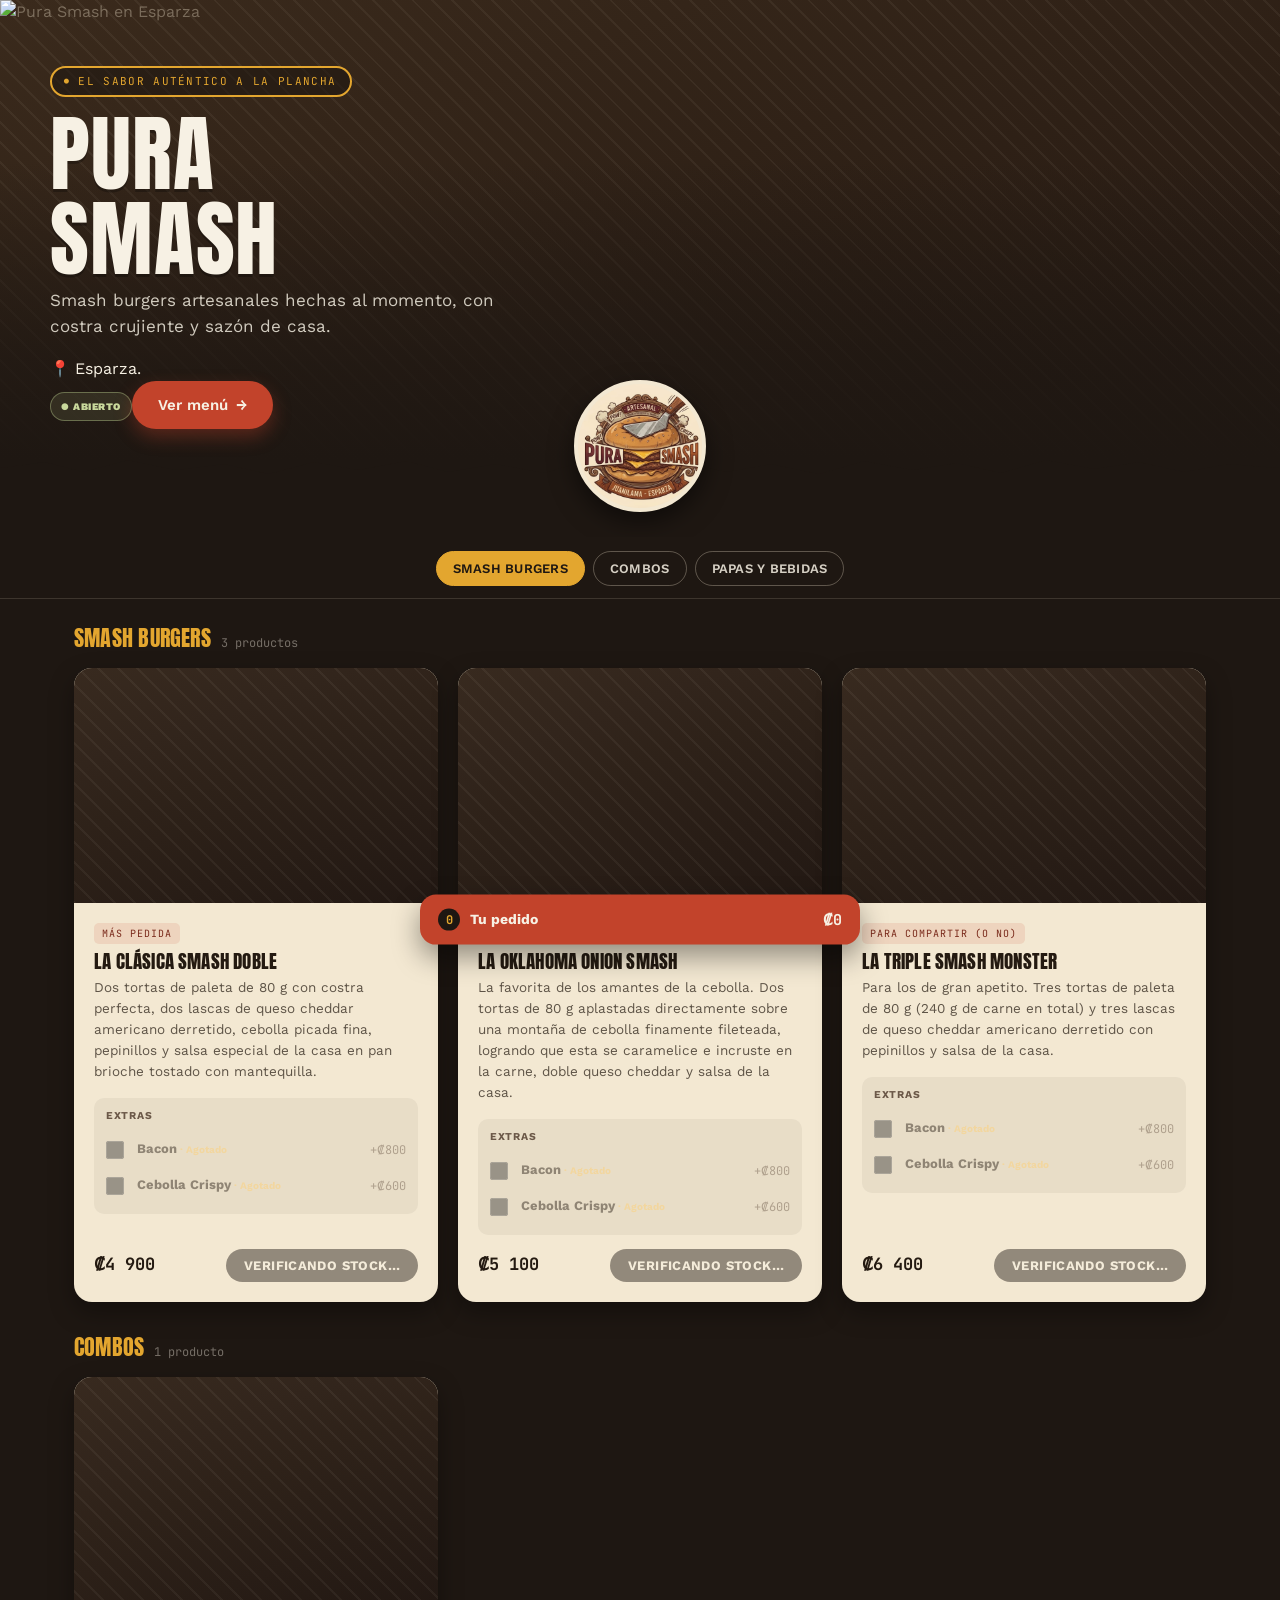
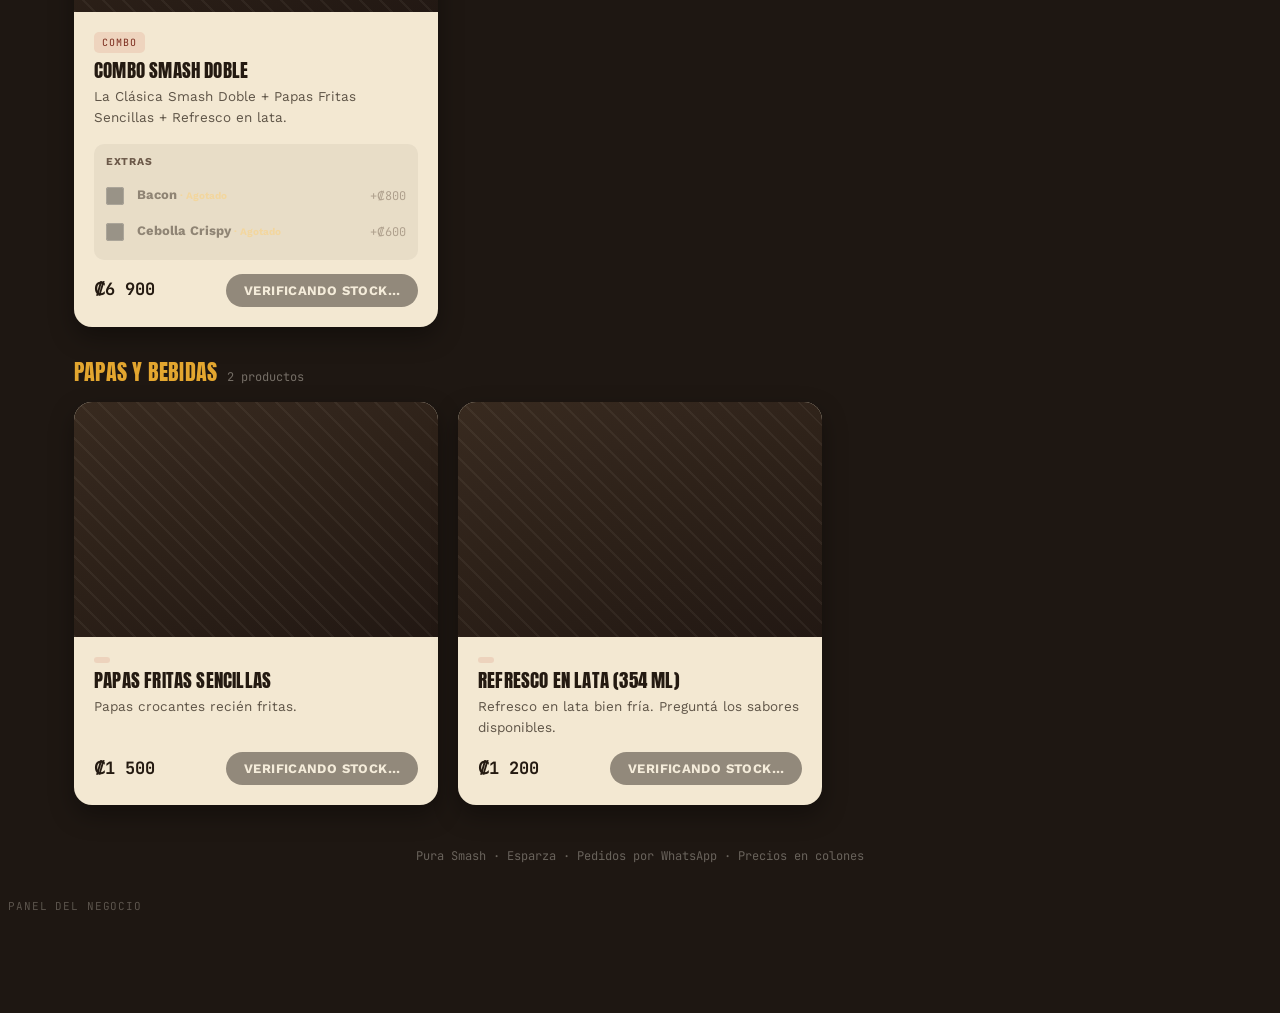
==== index.html @ e9ab2175 "v45" ====
<!DOCTYPE html><html lang="es-CR"><head><meta charset="UTF-8"><meta name="viewport" content="width=device-width, initial-scale=1.0, maximum-scale=1.0"><title>Pura Smash | Smash Burgers en Esparza, Costa Rica</title><meta name="description" content="Smash burgers artesanales en Esparza, Costa Rica. Pedí online con entrega express, ubicación por GPS y pedido directo por WhatsApp."><meta name="keywords" content="smash burgers Esparza, hamburguesas Esparza, delivery Esparza, comida express Esparza, Pura Smash"><meta name="robots" content="index, follow"><meta name="author" content="Pura Smash"><meta name="theme-color" content="#1E1712"><meta name="color-scheme" content="dark"><meta name="format-detection" content="telephone=no"><meta name="referrer" content="strict-origin-when-cross-origin"><meta name="geo.region" content="CR-P"><meta name="geo.placename" content="Esparza, Puntarenas, Costa Rica"><meta name="application-name" content="Pura Smash"><link rel="canonical" href="https://www.purasmash.com/"><meta property="og:type" content="website"><meta property="og:title" content="Pura Smash | Smash Burgers en Esparza"><meta property="og:description" content="Smash burgers artesanales con entrega express en Esparza. Armá tu pedido y envialo directo por WhatsApp."><meta property="og:locale" content="es_CR"><meta property="og:site_name" content="Pura Smash"><meta property="og:url" content="https://www.purasmash.com/"><meta name="twitter:card" content="summary"><meta name="twitter:title" content="Pura Smash | Smash Burgers en Esparza"><meta name="twitter:description" content="Smash burgers artesanales con entrega express en Esparza, Costa Rica."><script type="application/ld+json">
{
  "@context": "https://schema.org",
  "@type": "Restaurant",
  "@id": "https://www.purasmash.com/#restaurant",
  "name": "Pura Smash",
  "url": "https://www.purasmash.com/",
  "telephone": "+50689810775",
  "description": "Smash burgers artesanales con entrega express en Esparza, Puntarenas, Costa Rica.",
  "servesCuisine": ["Smash burgers", "Hamburguesas artesanales"],
  "priceRange": "₡₡",
  "acceptsReservations": false,
  "address": {
    "@type": "PostalAddress",
    "addressLocality": "Esparza",
    "addressRegion": "Puntarenas",
    "addressCountry": "CR"
  },
  "areaServed": {
    "@type": "Place",
    "name": "Esparza, Puntarenas, Costa Rica"
  },
  "hasMenu": {
    "@type": "Menu",
    "@id": "https://www.purasmash.com/#menu",
    "name": "Menú Pura Smash",
    "hasMenuSection": [
      {
        "@type": "MenuSection",
        "name": "Smash Burgers",
        "hasMenuItem": [
          {"@type":"MenuItem","name":"La Clásica Smash Doble","offers":{"@type":"Offer","price":"4900","priceCurrency":"CRC"}},
          {"@type":"MenuItem","name":"La Oklahoma Onion Smash","offers":{"@type":"Offer","price":"5100","priceCurrency":"CRC"}},
          {"@type":"MenuItem","name":"La Triple Smash Monster","offers":{"@type":"Offer","price":"6400","priceCurrency":"CRC"}}
        ]
      },
      {
        "@type": "MenuSection",
        "name": "Combos",
        "hasMenuItem": [
          {"@type":"MenuItem","name":"Combo Smash Doble","offers":{"@type":"Offer","price":"6900","priceCurrency":"CRC"}}
        ]
      },
      {
        "@type": "MenuSection",
        "name": "Papas y Bebidas",
        "hasMenuItem": [
          {"@type":"MenuItem","name":"Papas Fritas Sencillas","offers":{"@type":"Offer","price":"1500","priceCurrency":"CRC"}},
          {"@type":"MenuItem","name":"Refresco en Lata (354 ml)","offers":{"@type":"Offer","price":"1200","priceCurrency":"CRC"}}
        ]
      }
    ]
  }
}
</script><link rel="preconnect" href="https://hofmqfujmtmflcjutjvu.supabase.co" crossorigin><link rel="dns-prefetch" href="//hofmqfujmtmflcjutjvu.supabase.co"><link rel="preload" as="image" href="https://hofmqfujmtmflcjutjvu.supabase.co/storage/v1/object/public/sitio/portada/1787285614749.jpg" fetchpriority="high"><link rel="preconnect" href="https://fonts.googleapis.com"><link rel="preconnect" href="https://fonts.gstatic.com" crossorigin><link href="https://fonts.googleapis.com/css2?family=Anton&family=JetBrains+Mono:wght@500;700&family=Work+Sans:wght@400;500;600;700&display=swap" rel="stylesheet"><link rel="stylesheet" href="/assets/styles.eb314dab60.min.css"><link rel="stylesheet" href="https://cdn.jsdelivr.net/npm/leaflet@1.9.4/dist/leaflet.css"><link rel="manifest" href="/manifest.webmanifest"><meta name="theme-color" content="#1d1611"><meta name="mobile-web-app-capable" content="yes"><meta name="apple-mobile-web-app-capable" content="yes"><meta name="apple-mobile-web-app-status-bar-style" content="black-translucent"><meta name="apple-mobile-web-app-title" content="Pura Smash"><link rel="apple-touch-icon" href="/assets/icons/apple-touch-icon.png">
<style>
.delivery-quote{margin-top:10px;padding:12px 14px;border:1px solid rgba(255,255,255,.12);border-radius:14px;background:rgba(255,255,255,.045);display:none}
.delivery-quote.show{display:block}.delivery-quote strong{display:block;font-size:15px;margin-bottom:4px}.delivery-quote .dq-row{display:flex;justify-content:space-between;gap:12px;font-size:13px;margin-top:5px}.delivery-quote.error{border-color:rgba(255,90,90,.55)}
.loyalty-card{margin:18px 0;padding:18px;border-radius:20px;border:1px solid rgba(255,255,255,.13);background:linear-gradient(145deg,rgba(255,255,255,.07),rgba(255,255,255,.025));box-shadow:0 14px 35px rgba(0,0,0,.18)}
.loyalty-card h3{margin:0 0 5px}.loyalty-bites{display:grid;grid-template-columns:repeat(5,1fr);gap:8px;margin:14px 0}.loyalty-bite{aspect-ratio:1;border-radius:50%;display:grid;place-items:center;border:1px solid rgba(255,255,255,.14);opacity:.38;font-size:20px}.loyalty-bite.on{opacity:1;background:rgba(255,255,255,.09)}.loyalty-reward{font-weight:800}
</style>

<style>
.loyalty-card{
  position:relative;
  overflow:hidden;
  transform:translateY(8px);
  opacity:0;
  animation:loyaltyCardIn .55s cubic-bezier(.2,.8,.2,1) forwards;
}
.loyalty-card::before{
  content:"";
  position:absolute;
  inset:-60%;
  background:linear-gradient(115deg,transparent 35%,rgba(255,255,255,.10) 50%,transparent 65%);
  transform:translateX(-60%) rotate(8deg);
  animation:loyaltySweep 5.5s ease-in-out infinite;
  pointer-events:none;
}
.loyalty-bite{
  transform:scale(.82);
  transition:transform .2s ease, opacity .2s ease, background .2s ease, box-shadow .2s ease;
}
.loyalty-bite.on{
  animation:loyaltyBitePop .42s cubic-bezier(.2,1.4,.35,1) both;
  box-shadow:0 0 0 1px rgba(255,191,61,.15),0 6px 18px rgba(255,163,26,.16);
}
.loyalty-bite.just-earned{
  animation:loyaltyEarned .72s cubic-bezier(.2,.9,.2,1) both;
}
.loyalty-card.reward-ready{
  border-color:rgba(255,190,55,.5);
  box-shadow:0 0 0 1px rgba(255,190,55,.10),0 18px 45px rgba(255,153,0,.20);
  animation:loyaltyRewardPulse 2.2s ease-in-out infinite;
}
.loyalty-card.reward-ready .loyalty-reward{
  animation:loyaltyRewardText 1.2s ease-in-out infinite alternate;
}
.loyalty-progress-bar{
  height:8px;
  border-radius:999px;
  background:rgba(255,255,255,.08);
  overflow:hidden;
  margin-top:12px;
}
.loyalty-progress-fill{
  height:100%;
  width:0;
  border-radius:inherit;
  background:linear-gradient(90deg,#ff9f1a,#ffd36a);
  transition:width .7s cubic-bezier(.2,.8,.2,1);
}
.loyalty-count-badge{
  display:inline-flex;
  align-items:center;
  gap:6px;
  font-weight:800;
  font-size:12px;
  padding:6px 10px;
  border-radius:999px;
  background:rgba(255,255,255,.07);
  margin-top:8px;
}
@keyframes loyaltyCardIn{
  to{opacity:1;transform:translateY(0)}
}
@keyframes loyaltySweep{
  0%,55%{transform:translateX(-65%) rotate(8deg)}
  75%,100%{transform:translateX(65%) rotate(8deg)}
}
@keyframes loyaltyBitePop{
  0%{transform:scale(.65) rotate(-8deg);opacity:.25}
  60%{transform:scale(1.16) rotate(3deg);opacity:1}
  100%{transform:scale(1) rotate(0);opacity:1}
}
@keyframes loyaltyEarned{
  0%{transform:scale(.8)}
  35%{transform:scale(1.28) rotate(-7deg)}
  60%{transform:scale(.95) rotate(5deg)}
  100%{transform:scale(1) rotate(0)}
}
@keyframes loyaltyRewardPulse{
  0%,100%{transform:scale(1);box-shadow:0 0 0 1px rgba(255,190,55,.10),0 18px 45px rgba(255,153,0,.16)}
  50%{transform:scale(1.012);box-shadow:0 0 0 2px rgba(255,190,55,.20),0 22px 55px rgba(255,153,0,.28)}
}
@keyframes loyaltyRewardText{
  from{transform:translateY(0);text-shadow:0 0 0 rgba(255,188,61,0)}
  to{transform:translateY(-1px);text-shadow:0 0 12px rgba(255,188,61,.55)}
}
</style>

<style>
.loyalty-admin-card{position:relative}
.loyalty-admin-top{display:flex;justify-content:space-between;gap:12px;align-items:flex-start}
.loyalty-admin-phone{font-family:'JetBrains Mono',monospace;font-size:12px;color:rgba(247,241,228,.68)}
.loyalty-admin-stats{display:grid;grid-template-columns:repeat(3,minmax(0,1fr));gap:8px;margin:12px 0}
.loyalty-admin-stat{padding:10px;border:1px solid var(--line);border-radius:10px;background:rgba(247,241,228,.025)}
.loyalty-admin-stat span{display:block;font-size:9px;text-transform:uppercase;letter-spacing:.04em;color:rgba(247,241,228,.42)}
.loyalty-admin-stat strong{display:block;margin-top:4px;font:800 14px 'JetBrains Mono',monospace}
.loyalty-mini-bites{display:grid;grid-template-columns:repeat(10,1fr);gap:5px;margin:10px 0 12px}
.loyalty-mini-bite{aspect-ratio:1;border-radius:50%;display:grid;place-items:center;font-size:14px;border:1px solid rgba(247,241,228,.12);opacity:.3}
.loyalty-mini-bite.on{opacity:1;background:rgba(227,166,47,.1)}
.loyalty-prize-banner{padding:10px 12px;border-radius:10px;border:1px solid rgba(227,166,47,.35);background:rgba(227,166,47,.08);font-weight:800;color:var(--mustard);margin-bottom:10px}
@media(max-width:640px){.loyalty-admin-stats{grid-template-columns:1fr}.loyalty-mini-bites{grid-template-columns:repeat(5,1fr)}}
</style>
<style>
.loyalty-fab{position:fixed;right:16px;bottom:84px;z-index:1200;border:none;border-radius:999px;padding:11px 14px;display:flex;align-items:center;gap:8px;background:#1e1712;color:#fff;box-shadow:0 10px 28px rgba(0,0,0,.28);font:700 12px 'Work Sans',sans-serif;cursor:pointer}
.loyalty-fab span{white-space:nowrap}.loyalty-fab b{font:800 11px 'JetBrains Mono',monospace;background:rgba(255,255,255,.1);padding:4px 7px;border-radius:999px}
.loyalty-fab.reward{animation:loyaltyRewardPulse 2s ease-in-out infinite}
.loyalty-overlay{position:fixed;inset:0;z-index:2200;background:rgba(10,8,6,.78);backdrop-filter:blur(8px);display:grid;place-items:center;padding:18px}
.loyalty-overlay.hidden{display:none}.loyalty-modal{width:min(520px,100%);max-height:90vh;overflow:auto;border-radius:22px;background:#17110d;border:1px solid rgba(255,255,255,.12);box-shadow:0 24px 70px rgba(0,0,0,.45);padding:18px}
.loyalty-modal-head{display:flex;justify-content:space-between;gap:12px;align-items:flex-start;margin-bottom:12px}.loyalty-modal-head h2{margin:4px 0 0}.loyalty-card-modal{margin:0}.loyalty-info{font-size:12px;opacity:.72;margin-top:10px;line-height:1.45}
@media(max-width:640px){.loyalty-fab{right:12px;bottom:80px;padding:10px 12px}.loyalty-fab span{display:none}.loyalty-modal{padding:14px}}
</style>
<style>
.loyalty-fab{
  right:14px;
  bottom:82px;
  min-width:245px;
  min-height:58px;
  padding:9px 11px;
  border:1px solid rgba(255,190,70,.38);
  background:linear-gradient(135deg,#241811,#17100c);
  box-shadow:0 12px 32px rgba(0,0,0,.34),0 0 0 1px rgba(255,176,41,.06);
  justify-content:flex-start;
  text-align:left;
}
.loyalty-fab-icon{width:38px;height:38px;border-radius:50%;display:grid;place-items:center;font-size:23px;background:rgba(255,176,41,.12);flex:0 0 auto}
.loyalty-fab-copy{display:flex;flex-direction:column;min-width:0;line-height:1.05;flex:1}
.loyalty-fab-copy small{font:700 8px 'JetBrains Mono',monospace;letter-spacing:.08em;color:rgba(255,220,150,.63);margin-bottom:4px}
.loyalty-fab-copy strong{font:800 13px 'Work Sans',sans-serif;color:#fff;white-space:nowrap}
.loyalty-fab b{font-size:12px;background:rgba(255,188,61,.14);color:#ffd36a;padding:6px 8px}
.loyalty-fab-arrow{font-size:22px;opacity:.65;margin-left:1px}
.loyalty-modal .loyalty-card-modal{border-color:rgba(255,190,55,.28)}
.loyalty-modal-progress-title{display:flex;justify-content:space-between;gap:10px;align-items:center;margin:12px 0 4px;font-size:12px;opacity:.75}
@media(max-width:640px){
 .loyalty-fab{left:12px;right:12px;bottom:78px;min-width:0;width:auto}
 .loyalty-fab-copy{display:flex}
 .loyalty-fab span.loyalty-fab-copy{display:flex}
 .loyalty-fab-arrow{display:block}
}
</style>
<style>
.loyalty-fixed-section{padding:16px 16px 4px;max-width:980px;margin:0 auto}
.loyalty-fixed-card{margin:0;border-radius:20px;padding:16px 16px 14px;background:linear-gradient(145deg,rgba(255,255,255,.065),rgba(255,255,255,.025));border:1px solid rgba(255,190,55,.22)}
.loyalty-fixed-head{display:flex;justify-content:space-between;align-items:flex-start;gap:14px;margin-bottom:12px}
.loyalty-fixed-head h2{margin:4px 0 4px;font-size:20px;line-height:1.1}
.loyalty-fixed-head p{margin:0;font-size:12px;opacity:.7}
.loyalty-fixed-eyebrow{font:700 9px 'JetBrains Mono',monospace;letter-spacing:.09em;color:rgba(255,211,106,.72)}
.loyalty-fixed-count{flex:0 0 auto;min-width:72px;text-align:center;padding:8px 10px;border-radius:999px;background:rgba(255,188,61,.1);border:1px solid rgba(255,188,61,.2);font:800 12px 'JetBrains Mono',monospace;color:#ffd36a}
.loyalty-fixed-card .loyalty-bites{margin:10px 0}
.loyalty-fixed-card .loyalty-info{margin-top:10px}
@media(max-width:640px){
  .loyalty-fixed-section{padding:12px 12px 2px}
  .loyalty-fixed-card{padding:14px}
  .loyalty-fixed-head h2{font-size:18px}
  .loyalty-fixed-count{min-width:64px;padding:7px 9px}
}
</style>
<style>
.stock-agotado-card{opacity:.72}.stock-agotado-card .photo{filter:grayscale(.18)}
.stock-note{font-size:11px;color:#ffcf70;font-weight:700;margin-top:4px;line-height:1.25}.stock-note.ok{color:#9de7b0}.extra-chip.stock-out{opacity:.45}.extra-chip.stock-out input{cursor:not-allowed}.extra-chip.stock-out .extra-name:after{content:" · Agotado";font-size:10px;color:#ffcf70;font-weight:700}
.add-btn:disabled,.stepper button:disabled{opacity:.45;cursor:not-allowed}
</style>
</head><body><div class="mobile-brandbar" aria-label="Cabecera de Pura Smash"><button class="mobile-menu-trigger" type="button" onclick="irAlMenu()" aria-label="Ir al menú"><span></span><span></span><span></span><small>MENÚ</small></button><div class="mobile-brand-copy"><strong>PURA SMASH</strong><span>SMASH BURGERS ARTESANALES</span></div></div><header class="hero"><div class="photo" id="hero-photo"><img id="hero-cover-img" src="https://hofmqfujmtmflcjutjvu.supabase.co/storage/v1/object/public/sitio/portada/1787285614749.jpg" alt="Pura Smash en Esparza" fetchpriority="high" loading="eager" decoding="async"></div><div class="logo-badge"><img src="[data-uri]" alt="Logo de Pura Smash"></div><div class="hero-content"><span class="stamp">El sabor auténtico a la plancha</span><h1>Pura<br>Smash</h1><p>Smash burgers artesanales hechas al momento, con costra crujiente y sazón de casa.</p><div class="hero-location"><span aria-hidden="true">📍</span> Esparza.</div><div class="hero-business-status open" id="hero-business-status">● Abierto</div><div class="closed-order-banner hidden" id="closed-order-banner"><strong>Estamos cerrados en este momento</strong><span>Podés ver el menú, pero los pedidos en línea están pausados hasta que volvamos a abrir.</span></div><button class="btn btn-primary" onclick="irAlMenu()">Ver menú <span class="arrow">→</span></button></div></header><div class="char-edge"><svg viewBox="0 0 400 28" preserveAspectRatio="none"><path d="M0,10 L14,4 L26,14 L40,2 L55,12 L70,6 L84,16 L98,4 L112,12 L127,3 L140,14 L155,6 L170,15 L184,2 L198,11 L213,4 L227,14 L241,6 L256,16 L270,3 L285,12 L299,5 L313,15 L327,2 L342,11 L356,4 L370,14 L384,6 L400,10 L400,28 L0,28 Z" fill="#1E1712"></path></svg></div><nav class="cat-nav" id="cat-nav"></nav><section id="loyalty-fixed" class="loyalty-fixed-section hidden" aria-label="Tarjeta de cliente frecuente">
<div class="loyalty-fixed-card loyalty-card" id="loyalty-modal-card">
<div class="loyalty-fixed-head">
<div>
<span class="loyalty-fixed-eyebrow">🍔 CLIENTE FRECUENTE</span>
<h2>Tus Mordidas Pura Smash</h2>
<p id="loyalty-home-text">Consultando tu tarjeta…</p>
</div>
<div class="loyalty-fixed-count" id="loyalty-home-count">🍔 …</div>
</div>
<div id="loyalty-home-bites" class="loyalty-bites"></div>
<div class="loyalty-progress-bar"><div id="loyalty-home-progress" class="loyalty-progress-fill"></div></div>
<div id="loyalty-home-reward" class="loyalty-reward"></div>
<div class="loyalty-info">Cada pedido entregado suma 1 mordida. Llegá a 10 y ganás una hamburguesa gratis.</div>
</div>
</section><main id="menu-root" aria-label="Menú de Pura Smash"></main><p class="footer-note">Pura Smash · Esparza · Pedidos por WhatsApp · Precios en colones</p><button class="admin-link" onclick="abrirAdmin()">Panel del negocio</button></div></div></div><div class="cart-bar" id="cart-bar" onclick="abrirCarrito()"><div class="left"><span class="badge" id="cart-count">0</span><span class="label">Tu pedido</span></div><span class="total" id="cart-total">₡0</span></div><div class="sheet-overlay" id="sheet-carrito"><div class="sheet"><div class="sheet-handle"></div><div class="sheet-header"><h2>Tu pedido</h2><button class="icon-btn" onclick="cerrarHoja('sheet-carrito')" aria-label="Cerrar">✕</button></div><div id="lineas-carrito"></div><div class="totals" id="totales-carrito"></div><button class="btn btn-primary" id="btn-continuar" onclick="irAEntrega()">Continuar con Express</button></div></div><div class="sheet-overlay" id="sheet-entrega"><div class="sheet"><div class="sheet-handle"></div><div class="sheet-header"><h2>Entrega Express</h2><button class="icon-btn" onclick="cerrarHoja('sheet-entrega')" aria-label="Cerrar">✕</button></div><div class="fulfill-option selected" id="opt-entrega" aria-label="Entrega Express"><span class="fi-icon">🛵</span><span><span class="fi-title" style="display:block;">Entrega Express</span><span class="fi-sub">Compartí tu ubicación para coordinar la entrega.</span></span></div><div id="campos-entrega"><div class="field"><label for="input-nombre">Tu nombre</label><input type="text" id="input-nombre" placeholder="Nombre" autocomplete="name"></div><div class="field"><label for="input-telefono">WhatsApp para avisarte cuando esté listo</label><input type="tel" id="input-telefono" placeholder="Ej: 89810775" inputmode="tel" autocomplete="tel" maxlength="16"><small style="display:block;margin-top:5px;color:rgba(247,241,228,.48);font-size:11px;">Lo usamos únicamente para identificar tu pedido y avisarte por WhatsApp.</small></div><div class="field" id="campo-direccion"><label for="input-direccion">Señas / dirección</label><textarea id="input-direccion" placeholder="Señas exactas o punto de referencia"></textarea></div><div class="field"><label>Ubicación de entrega</label><div class="location-share"><p class="location-help">Podés usar tu ubicación actual o elegir cualquier punto de destino directamente en el mapa.</p><div class="location-choice"><button type="button" class="location-choice-btn active" id="loc-mia" onclick="elegirTipoUbicacion('mia')">📍 Mi ubicación</button><button type="button" class="location-choice-btn" id="loc-otra" onclick="elegirTipoUbicacion('mapa')">🗺️ Elegir en el mapa</button></div><div id="ubicacion-mia-box"><button type="button" class="a-btn add" id="btn-compartir-ubicacion" onclick="compartirUbicacion()">📍 Usar mi ubicación actual</button></div><div id="ubicacion-otra-box" class="hidden"><div class="map-picker-help"><strong>Tocá el punto exacto de entrega</strong><span>Podés mover y acercar el mapa. El pin dorado será el destino del pedido.</span></div><div id="mapa-entrega" class="delivery-map" aria-label="Mapa para seleccionar ubicación de entrega"></div><div class="map-picker-actions"><button type="button" class="a-btn ghost" onclick="centrarMapaEnMiUbicacion()">📍 Centrar en mí</button><button type="button" class="a-btn add" id="btn-confirmar-punto" onclick="confirmarPuntoMapa()" disabled>✓ Usar este punto</button></div><div id="mapa-coordenadas" class="map-coordinates">Todavía no seleccionaste un punto.</div></div><div id="ubicacion-estado" class="location-status" aria-live="polite">Aún no has indicado la ubicación de entrega.</div><div id="delivery-quote" class="delivery-quote" aria-live="polite"></div></div></div><div class="field"><label for="input-nota">Notas para tu pedido (opcional)</label><textarea id="input-nota" placeholder="Sin cebolla, salsa aparte, etc."></textarea></div></div><button class="btn btn-primary" id="btn-enviar-whatsapp" onclick="enviarPorWhatsapp()">Enviar pedido por WhatsApp</button></div></div><div class="order-success-overlay hidden" id="pedido-exito" aria-hidden="true"><div class="order-success-card"><div class="order-success-icon">✓</div><span class="order-success-eyebrow">PEDIDO REGISTRADO</span><h2>¡Ya prendimos la plancha!</h2><p id="pedido-exito-texto">Tu pedido fue registrado correctamente.</p><div class="order-success-code" id="pedido-exito-codigo"></div><div id="loyalty-card" class="loyalty-card hidden"><h3>🍔 Tarjeta Pura Smash</h3><div id="loyalty-text"></div><div id="loyalty-bites" class="loyalty-bites"></div><div id="loyalty-reward" class="loyalty-reward"></div><div class="loyalty-count-badge" id="loyalty-count">🍔 0/10</div><div class="loyalty-progress-bar"><div id="loyalty-progress" class="loyalty-progress-fill"></div></div></div><div class="order-success-actions"><button class="btn btn-primary" id="pedido-exito-whatsapp" type="button">Abrir WhatsApp</button><button class="btn order-success-secondary" type="button" onclick="nuevoPedidoDesdeExito()">Hacer otro pedido</button><button class="btn order-success-link" type="button" onclick="volverMenuDesdeExito()">Volver al menú</button></div><p class="order-success-note">Tu pedido ya quedó guardado aunque cierres WhatsApp. Guardá el código. Si WhatsApp no se abrió automáticamente, tocá “Abrir WhatsApp”. Te avisaremos por ahí cuando aceptemos y cuando esté listo.</p></div></div><div class="local-order-overlay hidden" id="pedido-local-modal" aria-hidden="true"><div class="local-order-card" role="dialog" aria-modal="true" aria-labelledby="pedido-local-title"><div class="local-order-head"><div><span class="order-code">VENTA PRESENCIAL</span><h2 id="pedido-local-title">Nuevo pedido en local</h2></div><button class="icon-btn" type="button" onclick="cerrarPedidoLocal()" aria-label="Cerrar">✕</button></div><div class="a-field"><label for="local-cliente-nombre">Nombre del cliente (opcional)</label><input type="text" id="local-cliente-nombre" placeholder="Ej: Carlos"></div><div class="a-field"><label for="local-cliente-telefono">WhatsApp (opcional)</label><input type="tel" id="local-cliente-telefono" placeholder="Ej: 89810775" inputmode="tel"></div><div class="admin-section-title" style="margin-top:14px;"><h3>Productos</h3></div><div id="pedido-local-lineas"></div><button class="a-btn ghost" type="button" onclick="agregarLineaPedidoLocal()">+ Agregar producto</button><div class="local-order-total"><span>Total</span><strong id="pedido-local-total">₡0</strong></div><div class="a-field"><label for="local-pedido-nota">Nota (opcional)</label><textarea id="local-pedido-nota" placeholder="Sin cebolla, para llevar, etc."></textarea></div><div class="a-actions"><button class="a-btn ghost" type="button" onclick="cerrarPedidoLocal()">Cancelar</button><button class="a-btn save" type="button" onclick="registrarPedidoLocal()">Registrar pedido</button></div></div></div><div class="inventory-modal-overlay hidden" id="inventario-modal" aria-hidden="true"><div class="inventory-modal-card" role="dialog" aria-modal="true" aria-labelledby="inventario-modal-title"><div class="local-order-head"><div><span class="order-code" id="inventario-modal-eyebrow">INVENTARIO</span><h2 id="inventario-modal-title">Nuevo insumo</h2></div><button class="icon-btn" type="button" onclick="cerrarInventarioModal()" aria-label="Cerrar">✕</button></div><input type="hidden" id="inventario-id"><div class="a-field"><label for="inventario-nombre">Nombre del insumo</label><input type="text" id="inventario-nombre" placeholder="Ej: Carne molida"></div><div class="a-row"><div class="a-field"><label for="inventario-categoria">Categoría</label><select id="inventario-categoria"><option value="Carnes">Carnes</option><option value="Panadería">Panadería</option><option value="Lácteos y quesos">Lácteos y quesos</option><option value="Vegetales">Vegetales</option><option value="Salsas">Salsas</option><option value="Congelados">Congelados</option><option value="Bebidas">Bebidas</option><option value="Empaques">Empaques</option><option value="Limpieza">Limpieza</option><option value="Otros">Otros</option></select></div><div class="a-field"><label for="inventario-unidad">Unidad</label><select id="inventario-unidad"><option value="kg">kg</option><option value="g">g</option><option value="unidad">unidad</option><option value="paquete">paquete</option><option value="litro">litro</option><option value="ml">ml</option><option value="caja">caja</option><option value="bolsa">bolsa</option></select></div></div><div class="a-row"><div class="a-field"><label for="inventario-stock">Stock actual</label><input type="number" min="0" step="0.001" id="inventario-stock" placeholder="0"></div><div class="a-field"><label for="inventario-minimo">Stock mínimo</label><input type="number" min="0" step="0.001" id="inventario-minimo" placeholder="0"></div></div><div class="a-row"><div class="a-field"><label for="inventario-costo">Costo por unidad (₡)</label><input type="number" min="0" step="0.01" id="inventario-costo" placeholder="0"></div><div class="a-field"><label for="inventario-proveedor">Proveedor</label><input type="text" id="inventario-proveedor" placeholder="Ej: Carnes Don Pedro"></div></div><div class="a-field"><label for="inventario-nota">Nota</label><input type="text" id="inventario-nota" placeholder="Marca, presentación, observación..."></div><div class="a-actions"><button class="a-btn ghost" type="button" onclick="cerrarInventarioModal()">Cancelar</button><button class="a-btn save" type="button" onclick="guardarInventarioDesdeModal()">Guardar</button></div></div></div><div class="inventory-modal-overlay hidden" id="movimiento-modal" aria-hidden="true"><div class="inventory-modal-card" role="dialog" aria-modal="true" aria-labelledby="movimiento-modal-title"><div class="local-order-head"><div><span class="order-code">MOVIMIENTO DE STOCK</span><h2 id="movimiento-modal-title">Registrar movimiento</h2></div><button class="icon-btn" type="button" onclick="cerrarMovimientoModal()" aria-label="Cerrar">✕</button></div><input type="hidden" id="movimiento-inventario-id"><div class="a-field"><label for="movimiento-tipo">Tipo</label><select id="movimiento-tipo"><option value="entrada">Entrada / compra</option><option value="salida">Salida / consumo</option><option value="ajuste">Ajuste de inventario</option><option value="merma">Merma / desperdicio</option></select></div><div class="a-field"><label for="movimiento-cantidad">Cantidad</label><input type="number" min="0" step="0.001" id="movimiento-cantidad" placeholder="0"></div><div class="a-field"><label for="movimiento-motivo">Motivo / detalle</label><input type="text" id="movimiento-motivo" placeholder="Ej: Compra semanal, uso de cocina, merma..."></div><div class="a-actions"><button class="a-btn ghost" type="button" onclick="cerrarMovimientoModal()">Cancelar</button><button class="a-btn save" type="button" onclick="guardarMovimientoInventario()">Registrar</button></div></div></div><div class="inventory-modal-overlay hidden" id="receta-modal" aria-hidden="true"><div class="inventory-modal-card" role="dialog" aria-modal="true" aria-labelledby="receta-modal-title"><div class="local-order-head"><div><span class="order-code">RECETA</span><h2 id="receta-modal-title">Agregar ingrediente</h2></div><button class="icon-btn" type="button" onclick="cerrarRecetaModal()" aria-label="Cerrar">✕</button></div><input type="hidden" id="receta-tipo"><input type="hidden" id="receta-parent-id"><input type="hidden" id="receta-linea-id"><div class="a-field"><label for="receta-inventario-id">Insumo</label><select id="receta-inventario-id"></select></div><div class="a-field"><label for="receta-cantidad">Cantidad consumida por unidad vendida</label><input type="number" id="receta-cantidad" min="0.001" step="0.001" placeholder="Ej: 0.160"><small class="config-help-inline">Usá la misma unidad del inventario. Ej: si carne está en kg, 160 g = 0.160 kg.</small></div><div class="a-actions"><button class="a-btn ghost" onclick="cerrarRecetaModal()">Cancelar</button><button class="a-btn save" onclick="guardarLineaReceta()">Guardar ingrediente</button></div></div></div><div class="pin-gate hidden" id="pin-gate"><div class="pin-box"><h2>Panel del negocio</h2><p>Ingresá con tu usuario administrador de Supabase.</p><input type="email" id="admin-email" autocomplete="username" placeholder="Correo del administrador"><input type="password" id="admin-password" autocomplete="current-password" placeholder="Contraseña"><div class="pin-error" id="pin-error"></div><div class="a-actions" style="margin-top:0;"><button class="a-btn ghost" onclick="cerrarPinGate()">Cancelar</button><button class="a-btn save" onclick="verificarPin()">Entrar</button></div></div></div><div class="admin-view hidden" id="vista-admin"><div class="admin-header"><div class="admin-header-top"><h1>Panel · Pura Smash</h1><button class="icon-btn" onclick="cerrarPanelSinCerrarSesion()" aria-label="Cerrar panel y volver al menú sin cerrar sesión">✕</button></div><div class="admin-tabs"><button class="admin-tab active" data-tab="pedidos" onclick="cambiarTabAdmin('pedidos')">Pedidos <span class="tab-order-badge hidden" id="pedidos-tab-badge">0</span></button><button class="admin-tab" data-tab="productos" onclick="cambiarTabAdmin('productos')">Productos</button><button class="admin-tab" data-tab="extras" onclick="cambiarTabAdmin('extras')">Extras</button><button class="admin-tab" data-tab="promos" onclick="cambiarTabAdmin('promos')">Promociones</button><button class="admin-tab" data-tab="contabilidad" onclick="cambiarTabAdmin('contabilidad')">Contabilidad</button><button class="admin-tab" data-tab="estadisticas" onclick="cambiarTabAdmin('estadisticas')">Estadísticas</button><button class="admin-tab" data-tab="fidelidad" onclick="cambiarTabAdmin('fidelidad')">🍔 Fidelidad</button><button class="admin-tab" data-tab="inventario" onclick="cambiarTabAdmin('inventario')">Inventario</button><button class="admin-tab" data-tab="configuracion" onclick="cambiarTabAdmin('configuracion')">Configuración</button></div></div><div class="admin-body"><div id="tab-pedidos"><div class="admin-section-title"><h3>Pedidos en tiempo real</h3><div style="display:flex;gap:8px;flex-wrap:wrap;justify-content:flex-end;"><span class="realtime-status connecting" id="realtime-pedidos-status" title="Estado de pedidos en tiempo real">● Conectando</span><button class="a-btn ghost hidden" id="btn-instalar-pwa" style="flex:none;padding:7px 12px;" onclick="instalarPuraSmash()">⬇ Instalar app</button><button class="a-btn sound-toggle" id="btn-sonidos-pedidos" style="flex:none;padding:7px 12px;" onclick="toggleSonidosPedidos()">🔇 Activar sonidos</button><button class="a-btn add" style="flex:none;padding:7px 12px;" onclick="abrirPedidoLocal()">+ Nuevo pedido en local</button><button class="a-btn ghost" style="flex:none;padding:7px 12px;" onclick="recargarPedidosAdmin(true)">↻ Actualizar</button></div></div><div class="kpi-grid" id="kpi-pedidos"></div><div class="order-priority-legend"><span><i class="priority-dot normal"></i> Normal</span><span><i class="priority-dot atencion"></i> Atención desde 12 min</span><span><i class="priority-dot urgente"></i> Urgente desde 18 min</span></div><div class="admin-card order-filter-card"><div class="a-row"><div class="a-field"><label for="pedido-filtro-estado">Estado</label><select id="pedido-filtro-estado" onchange="renderPedidosAdmin()"><option value="activos">Activos</option><option value="todos">Todos</option><option value="pendiente">Pendientes</option><option value="preparando">Preparando</option><option value="listo">Listos</option><option value="entregado">Entregados</option><option value="cancelado">Cancelados</option></select></div><div class="a-field"><label for="pedido-buscar">Buscar</label><input type="text" id="pedido-buscar" placeholder="Código, nombre o teléfono" oninput="renderPedidosAdmin()"></div></div></div><div id="admin-pedidos-lista"></div></div><div id="tab-productos" class="hidden"><div id="admin-productos-lista"></div><button class="a-btn add" onclick="adminNuevoProducto()">+ Agregar producto</button></div><div id="tab-extras" class="hidden"><div class="a-empty" style="border-style:solid;text-align:left;margin-bottom:14px;">Los extras que actives acá aparecen para que el cliente los agregue a sus hamburguesas (bacon, cebolla crispy, etc.). Cada producto decide, en su propia ficha, si admite extras.</div><div id="admin-extras-lista"></div><button class="a-btn add" onclick="adminNuevoExtra()">+ Agregar extra</button></div><div id="tab-promos" class="hidden"><div id="admin-promos-lista"></div><button class="a-btn add" onclick="adminNuevaPromo()">+ Agregar promoción</button></div><div id="tab-contabilidad" class="hidden"><div class="admin-section-title"><h3>Hoy</h3></div><div class="kpi-grid" id="kpi-hoy"></div><div class="admin-section-title"><h3>Resumen mensual</h3></div><div class="admin-card accounting-filter-card"><div class="a-row accounting-filters"><div class="a-field"><label for="conta-mes">Mes</label><select id="conta-mes" onchange="cambiarMesContabilidad()"></select></div><div class="a-field"><label for="conta-anio">Año</label><select id="conta-anio" onchange="cambiarAnioContabilidad()"></select></div></div></div><div class="kpi-grid monthly-kpis" id="kpi-mes"></div><div class="admin-section-title"><h3>Análisis mensual</h3><button class="a-btn save export-excel-btn" style="flex:none;padding:8px 14px;" onclick="descargarExcelContabilidad()">⬇ Excel</button></div><div class="admin-card accounting-insights" id="conta-insights-mes"></div><div class="chart-switcher" id="conta-chart-switcher"><button class="chart-switch active" data-chart="flujo" onclick="cambiarGraficoConta('flujo')">Flujo diario</button><button class="chart-switch" data-chart="acumulado" onclick="cambiarGraficoConta('acumulado')">Acumulado</button><button class="chart-switch" data-chart="productos" onclick="cambiarGraficoConta('productos')">Productos</button><button class="chart-switch" data-chart="gastos" onclick="cambiarGraficoConta('gastos')">Gastos</button></div><div class="monthly-charts" id="graficos-mes"></div><div class="admin-section-title"><h3>Resumen anual</h3></div><div class="annual-summary" id="resumen-anual"></div><div class="admin-section-title"><h3>Registrar gasto</h3></div><div class="admin-card expense-form"><div class="a-row expense-row"><div class="a-field"><label for="gasto-fecha">Fecha</label><input type="date" id="gasto-fecha"></div><div class="a-field"><label for="gasto-categoria">Categoría</label><select id="gasto-categoria" onchange="actualizarCamposGastoInventario()"><option value="Insumos">Insumos</option><option value="Electricidad">Electricidad</option><option value="Gas">Gas</option><option value="Agua">Agua</option><option value="Empaques">Empaques</option><option value="Publicidad">Publicidad</option><option value="Transporte">Transporte</option><option value="Mantenimiento">Mantenimiento</option><option value="Alquiler">Alquiler</option><option value="Salarios">Salarios</option><option value="Impuestos">Impuestos</option><option value="Otros">Otros</option></select></div></div><div class="a-field"><label for="gasto-descripcion">Descripción</label><input type="text" id="gasto-descripcion" placeholder="Ej: Recibo de luz de agosto"></div><div id="gasto-inventario-box" class="admin-card" style="display:none;margin:10px 0;padding:12px;"><div class="config-help" style="margin-bottom:10px;">📦 Compra de insumos: se suma automáticamente al inventario. Para líquidos podés comprar en litros y el sistema los convierte a ml; para sólidos podés comprar en kg y convertir a g.</div><div class="a-row expense-row"><div class="a-field"><label for="gasto-insumo">Insumo</label><select id="gasto-insumo" onchange="cambiarInsumoGasto()"></select></div><div class="a-field"><label for="gasto-cantidad">Cantidad comprada</label><input type="number" min="0" step="0.001" id="gasto-cantidad" placeholder="0"></div><div class="a-field"><label for="gasto-unidad-compra">Unidad de compra</label><select id="gasto-unidad-compra" onchange="actualizarCostoCompra()"></select></div></div><div id="gasto-nuevo-insumo-box" style="display:none;margin-top:10px;"><div class="config-help" style="margin-bottom:8px;">El insumo se creará automáticamente en Inventario con esta compra.</div><div class="a-field"><label for="gasto-nuevo-insumo-nombre">Nombre del nuevo insumo</label><input type="text" id="gasto-nuevo-insumo-nombre" placeholder="Ej: Aceite"></div><div class="a-row expense-row"><div class="a-field"><label for="gasto-nuevo-insumo-categoria">Categoría de inventario</label><select id="gasto-nuevo-insumo-categoria"><option value="Aceites y condimentos">Aceites y condimentos</option><option value="Carnes">Carnes</option><option value="Panadería">Panadería</option><option value="Lácteos y quesos">Lácteos y quesos</option><option value="Vegetales">Vegetales</option><option value="Salsas">Salsas</option><option value="Congelados">Congelados</option><option value="Bebidas">Bebidas</option><option value="Empaques">Empaques</option><option value="Limpieza">Limpieza</option><option value="Otros">Otros</option></select></div><div class="a-field"><label for="gasto-nuevo-insumo-unidad">Unidad de inventario</label><select id="gasto-nuevo-insumo-unidad"><option value="ml">ml</option><option value="litro">litro</option><option value="g">g</option><option value="kg">kg</option><option value="unidad">unidad</option><option value="paquete">paquete</option><option value="caja">caja</option><option value="bolsa">bolsa</option></select></div></div></div><div id="gasto-costo-unitario" class="config-help" style="margin-top:8px;"></div></div><div class="a-row expense-row"><div class="a-field"><label for="gasto-monto">Monto (₡)</label><input type="number" min="0" step="1" id="gasto-monto" placeholder="0"></div><div class="a-field"><label for="gasto-proveedor">Proveedor (opcional)</label><input type="text" id="gasto-proveedor" placeholder="Ej: ICE, Auto Mercado..."></div></div><div class="a-row expense-row"><div class="a-field"><label for="gasto-pago">Forma de pago</label><select id="gasto-pago"><option value="Efectivo">Efectivo</option><option value="SINPE">SINPE</option><option value="Tarjeta">Tarjeta</option><option value="Transferencia">Transferencia</option><option value="Otro">Otro</option></select></div><div class="a-field"><label for="gasto-nota">Nota (opcional)</label><input type="text" id="gasto-nota" placeholder="Detalle adicional"></div></div><button class="a-btn add" onclick="registrarGasto()">Registrar gasto</button></div><div class="admin-section-title"><h3>Gastos del mes</h3></div><div id="admin-gastos-lista"></div><div class="admin-section-title"><h3>Registrar una venta</h3></div><div class="admin-card"><div id="venta-lineas"></div><button class="a-btn ghost" style="margin-bottom:12px;" onclick="agregarLineaVenta()">+ Agregar producto a la venta</button><button class="a-btn add" onclick="registrarVenta()">Registrar venta</button></div><div class="admin-section-title"><h3>Costo y margen por producto y extras</h3></div><div class="config-help" style="margin-bottom:10px;">Productos y extras calculan su costo desde las recetas × costo unitario del inventario. Si falta una receta, se usa el costo manual como respaldo.</div><div class="admin-card"><table class="acc-table" id="tabla-margenes"></table></div><div class="admin-section-title"><h3>Ventas registradas</h3><button class="a-btn ghost" style="flex:none;padding:6px 12px;" onclick="borrarTodasLasVentas()">Borrar todo</button></div><div id="admin-ventas-lista"></div></div><div id="tab-estadisticas" class="hidden">
<div class="admin-section-title"><h3>Estadísticas del sitio</h3><button class="a-btn ghost" style="flex:none;padding:7px 12px;" onclick="recargarEstadisticas(true)">↻ Actualizar</button></div>
<div class="admin-card accounting-filter-card"><div class="a-row accounting-filters">
<div class="a-field"><label for="stats-periodo">Período</label><select id="stats-periodo" onchange="cambiarPeriodoEstadisticas()"><option value="dia">Día específico</option><option value="7">Últimos 7 días</option><option value="30" selected>Últimos 30 días</option><option value="90">Últimos 90 días</option><option value="365">Último año</option></select></div><div class="a-field" id="stats-fecha-dia-box" style="display:none;"><label for="stats-fecha-dia">Fecha</label><input type="date" id="stats-fecha-dia" onchange="recargarEstadisticas(false)"></div>
</div></div>
<div class="kpi-grid" id="stats-kpis"></div>
<div class="stats-grid">
<div class="pro-chart-card"><h4 id="stats-visitas-titulo">Visitas por día</h4><p class="chart-subtitle" id="stats-visitas-subtitulo">Sesiones registradas en el período seleccionado.</p><div id="stats-visitas-diarias"></div></div>
<div class="pro-chart-card"><h4>Embudo de compra</h4><p class="chart-subtitle">Desde la visita hasta el pedido enviado.</p><div id="stats-funnel"></div></div>
<div class="pro-chart-card"><h4>Dispositivos</h4><p class="chart-subtitle">Desde dónde visitan Pura Smash.</p><div id="stats-dispositivos"></div></div>
<div class="pro-chart-card"><h4>Horas con más tráfico</h4><p class="chart-subtitle">Horarios en los que más personas visitan la página.</p><div id="stats-horas"></div></div>
</div>
<div class="admin-section-title"><h3>Resumen</h3></div>
<div class="admin-card" id="stats-resumen"></div>
</div><div id="tab-fidelidad" class="hidden">
<div class="admin-section-title"><h3>🍔 Clientes frecuentes</h3><button class="a-btn ghost" style="flex:none;padding:7px 12px;" onclick="recargarFidelidadAdmin(true)">↻ Actualizar</button></div>
<div class="admin-card order-filter-card">
<div class="a-row">
<div class="a-field"><label for="fidelidad-buscar">Buscar cliente</label><input id="fidelidad-buscar" type="text" placeholder="Nombre o teléfono" oninput="renderFidelidadAdmin()"></div>
<div class="a-field"><label for="fidelidad-filtro">Mostrar</label><select id="fidelidad-filtro" onchange="renderFidelidadAdmin()"><option value="todos">Todos</option><option value="premio">Con premio disponible</option><option value="cerca">8–9 mordidas</option></select></div>
</div>
</div>
<div class="kpi-grid" id="fidelidad-kpis"></div>
<div id="fidelidad-lista"></div>
</div><div id="tab-inventario" class="hidden"><div class="admin-section-title"><h3>Inventario</h3><div style="display:flex;gap:8px;flex-wrap:wrap;justify-content:flex-end;"><button class="a-btn add" style="flex:none;padding:7px 12px;" onclick="abrirNuevoInventario()">+ Nuevo insumo</button><button class="a-btn ghost" style="flex:none;padding:7px 12px;" onclick="recargarInventario(true)">↻ Actualizar</button></div></div><div class="kpi-grid" id="kpi-inventario"></div><div class="admin-card inventory-filter-card"><div class="a-row"><div class="a-field"><label for="inventario-buscar">Buscar</label><input type="text" id="inventario-buscar" placeholder="Carne, queso, pan, proveedor..." oninput="renderInventario()"></div><div class="a-field"><label for="inventario-filtro">Mostrar</label><select id="inventario-filtro" onchange="renderInventario()"><option value="todos">Todos</option><option value="bajo">Bajo stock</option><option value="agotado">Agotados</option><option value="ok">Stock normal</option></select></div></div></div><div id="inventario-lista"></div><div class="admin-section-title"><h3>Recetas y consumo automático</h3></div><div class="admin-card"><div class="admin-card-name">Recetas de productos</div><p class="config-help">Define cuánto inventario consume cada producto cuando un pedido se marca como Entregado.</p><div class="a-row"><div class="a-field"><label for="receta-producto-select">Producto</label><select id="receta-producto-select" onchange="renderRecetaProductoSeleccionado()"></select></div><div style="display:flex;align-items:end;"><button class="a-btn add" onclick="abrirNuevaLineaRecetaProducto()">+ Agregar ingrediente</button></div></div><div id="receta-producto-lista"></div></div><div class="admin-card"><div class="admin-card-name">Recetas de extras</div><p class="config-help">Define cuánto inventario consume cada extra vendido, por ejemplo queso adicional o tocineta.</p><div class="a-row"><div class="a-field"><label for="receta-extra-select">Extra</label><select id="receta-extra-select" onchange="renderRecetaExtraSeleccionado()"></select></div><div style="display:flex;align-items:end;"><button class="a-btn add" onclick="abrirNuevaLineaRecetaExtra()">+ Agregar ingrediente</button></div></div><div id="receta-extra-lista"></div></div><div class="admin-section-title"><h3>Movimientos recientes</h3></div><div id="inventario-movimientos"></div></div><div id="tab-configuracion" class="hidden"><div class="admin-card" style="margin-bottom:14px;"><div class="admin-card-name">Sesión administrativa</div><p class="config-help">Cerrar el panel con la X mantiene tu sesión iniciada en este dispositivo.</p><div class="a-actions"><button class="a-btn delete" onclick="cerrarSesionAdmin()">Cerrar sesión en este dispositivo</button></div></div><div class="admin-section-title"><h3>Apariencia y negocio</h3></div><div class="admin-card config-card"><div class="admin-card-top"><div><div class="admin-card-name">Foto de portada</div><p class="config-help">Es la imagen grande que aparece al entrar a Pura Smash. Podés subirla directamente desde el celular.</p></div></div><div class="config-cover-preview" id="config-cover-preview"><span>Sin portada personalizada</span></div><div class="config-upload-row"><label class="a-btn ghost config-file-btn">
            Elegir foto
            <input type="file" id="config-portada-file" accept="image/*" capture="environment" onchange="previsualizarPortadaConfig(this)"></label><button class="a-btn save" id="btn-subir-portada" onclick="subirPortadaConfig()" disabled>Guardar portada</button><button class="a-btn delete" onclick="eliminarPortadaConfig()">Eliminar</button></div><div class="config-status" id="config-portada-status"></div></div><div class="admin-card config-card"><div class="admin-card-name">Logo</div><p class="config-help">Podés reemplazar el logo que aparece en la portada sin editar el HTML.</p><div class="config-logo-preview" id="config-logo-preview"><span>Logo actual</span></div><div class="config-upload-row"><label class="a-btn ghost config-file-btn">
            Elegir logo
            <input type="file" id="config-logo-file" accept="image/*" onchange="previsualizarLogoConfig(this)"></label><button class="a-btn save" id="btn-subir-logo" onclick="subirLogoConfig()" disabled>Guardar logo</button><button class="a-btn delete" onclick="eliminarLogoConfig()">Restaurar</button></div><div class="config-status" id="config-logo-status"></div></div><div class="admin-card config-card"><div class="admin-card-name">📍 Punto exacto de Pura Smash</div><p class="config-help">Este punto es el origen de Google Routes. Marcá exactamente la cocina/local. Si el destino es este mismo punto, la distancia debe quedar prácticamente en 0 km.</p><div class="a-row"><div class="a-field"><label>Latitud</label><input id="config-local-lat" type="number" step="0.000001" placeholder="9.xxxxxx"></div><div class="a-field"><label>Longitud</label><input id="config-local-lng" type="number" step="0.000001" placeholder="-84.xxxxxx"></div></div><div class="a-actions"><button class="a-btn ghost" onclick="usarMiUbicacionComoLocal()">📍 Usar mi ubicación actual</button><button class="a-btn save" onclick="guardarUbicacionLocal()">Guardar punto exacto</button></div><div class="config-status" id="config-local-status">Abrí el panel estando físicamente en Pura Smash y usá “Mi ubicación actual” para máxima precisión.</div></div><div class="admin-card config-card"><div class="admin-card-name">Datos del negocio</div><div class="a-field"><label for="config-whatsapp">WhatsApp del negocio</label><input type="tel" id="config-whatsapp" inputmode="tel" placeholder="89810775"></div><div class="a-field"><label for="config-horario">Horario visible</label><input type="text" id="config-horario" placeholder="Ej: Mar–Dom · 5:00 p.m. – 10:00 p.m."></div><div class="a-toggle-row"><div><span>Estado del negocio</span><small class="config-help-inline">Se mostrará como Abierto o Cerrado en la portada.</small></div><button class="switch on" id="config-abierto-switch" onclick="this.classList.toggle('on')" aria-label="Cambiar estado abierto/cerrado"></button></div><div class="a-actions"><button class="a-btn save" onclick="guardarConfiguracionNegocio()">Guardar configuración</button></div></div></div></div></div><div id="admin-toast" class="admin-toast" role="status" aria-live="polite"></div><div class="ps-confirm-overlay hidden" id="ps-confirm-overlay" aria-hidden="true"><div class="ps-confirm-modal" role="dialog" aria-modal="true" aria-labelledby="ps-confirm-title" aria-describedby="ps-confirm-message"><div class="ps-confirm-icon" id="ps-confirm-icon">✓</div><div class="ps-confirm-content"><h3 id="ps-confirm-title">Confirmar acción</h3><p id="ps-confirm-message">¿Querés continuar?</p></div><div class="ps-confirm-actions"><button type="button" class="ps-confirm-btn cancel" id="ps-confirm-cancel">Cancelar</button><button type="button" class="ps-confirm-btn accept" id="ps-confirm-accept">Confirmar</button></div></div></div><script defer>
function productoVisibleEnMenu(p){ return p && p.disponible !== false; }
const PURA_SMASH_BUILD="2026.08.24-v38-stock-produccion";
function alertaError(mensaje){
if(typeof mostrarConfirmacion==="function") mostrarConfirmacion(String(mensaje??"Ocurrió un error."),"error");
else console.error(mensaje);
}

if("serviceWorker" in navigator){
let recargaPorNuevoSW=false;
navigator.serviceWorker.addEventListener("controllerchange",()=>{
if(recargaPorNuevoSW) return;
recargaPorNuevoSW=true;
window.location.reload();
});
window.addEventListener("load",async()=>{
try{
const reg=await navigator.serviceWorker.getRegistration();
if(reg) await reg.update();
}catch(error){console.warn("Actualización PWA:",error);}
});
}


let deferredPwaPrompt=null;
window.addEventListener("beforeinstallprompt",event=>{
  event.preventDefault();
  deferredPwaPrompt=event;
  const btn=document.getElementById("btn-instalar-pwa");
  if(btn) btn.classList.remove("hidden");
});
window.addEventListener("appinstalled",()=>{
  deferredPwaPrompt=null;
  const btn=document.getElementById("btn-instalar-pwa");
  if(btn) btn.classList.add("hidden");
  mostrarConfirmacion("✓ Pura Smash instalada");
});
async function instalarPuraSmash(){
  if(deferredPwaPrompt){
    deferredPwaPrompt.prompt();
    const result=await deferredPwaPrompt.userChoice;
    if(result?.outcome==="accepted"){
      const btn=document.getElementById("btn-instalar-pwa");
      if(btn) btn.classList.add("hidden");
    }
    deferredPwaPrompt=null;
    return;
  }
  const esIOS=/iphone|ipad|ipod/i.test(navigator.userAgent);
  if(esIOS){
    mostrarConfirmacion("En iPad/iPhone: Safari → Compartir → Agregar a pantalla de inicio.");
  }else{
    mostrarConfirmacion("Abrí el menú del navegador y elegí “Instalar aplicación” o “Agregar a pantalla principal”.");
  }
}
if("serviceWorker" in navigator){
  window.addEventListener("load",()=>{
    navigator.serviceWorker.register("/service-worker.js").catch(error=>{
      console.warn("Service Worker:",error);
    });
  });
}

/* ============================================================
1. DATOS BASE DEL MENÚ
Estos son los datos de fábrica. Una vez que se guarda algo desde
el panel admin, Supabase se convierte en la fuente de verdad.
"costo" es el costo de ingredientes:
información interna para reportes de ventas y márgenes, y NUNCA
se muestra al cliente.
============================================================ */
let NUMERO_WHATSAPP = "50689810775"; // +506 8981-0775 (wa.me usa solo dígitos)
const NOMBRE_NEGOCIO = "Pura Smash";
const CONFIG_DEFAULT = {
id:"principal",
portadaUrl:"https://hofmqfujmtmflcjutjvu.supabase.co/storage/v1/object/public/sitio/portada/1787285614749.jpg",
logoUrl:"",
whatsapp:"50689810775",
horario:"Horario por confirmar",
abierto:true,
localLat:9.969,
localLng:-84.662
};
let CONFIG_SITIO = {...CONFIG_DEFAULT};
let archivoPortadaPendiente = null;
let archivoLogoPendiente = null;
const CATEGORIAS = [
{ id: "burgers", nombre: "Smash Burgers" },
{ id: "combos", nombre: "Combos" },
{ id: "papas-bebidas", nombre: "Papas y Bebidas" }
];
const PRODUCTOS_BASE = [
{
id: "clasica",
categoria: "burgers",
nombre: "La Clásica Smash Doble",
descripcion: "Dos tortas de paleta de 80 g con costra perfecta, dos lascas de queso cheddar americano derretido, cebolla picada fina, pepinillos y salsa especial de la casa en pan brioche tostado con mantequilla.",
precio: 4900,
costo: 1638,
disponible: true,
admiteExtras: true,
etiqueta: "Más pedida",
desglose_costo: [
{ insumo: "Solomo 160 g", costo: 768 },
{ insumo: "Pan", costo: 400 },
{ insumo: "Queso ×2", costo: 150 },
{ insumo: "Cebolla", costo: 30 },
{ insumo: "Pepinillos", costo: 50 },
{ insumo: "Salsa", costo: 60 },
{ insumo: "Mantequilla/aceite", costo: 30 },
{ insumo: "Gas", costo: 50 },
{ insumo: "Empaque", costo: 100 }
]
},
{
id: "oklahoma",
categoria: "burgers",
nombre: "La Oklahoma Onion Smash",
descripcion: "La favorita de los amantes de la cebolla. Dos tortas de 80 g aplastadas directamente sobre una montaña de cebolla finamente fileteada, logrando que esta se caramelice e incruste en la carne, doble queso cheddar y salsa de la casa.",
precio: 5100,
costo: 1700,
disponible: true,
admiteExtras: true,
etiqueta: "Favorita del fogón"
},
{
id: "triple-monster",
categoria: "burgers",
nombre: "La Triple Smash Monster",
descripcion: "Para los de gran apetito. Tres tortas de paleta de 80 g (240 g de carne en total) y tres lascas de queso cheddar americano derretido con pepinillos y salsa de la casa.",
precio: 6400,
costo: 2130,
disponible: true,
admiteExtras: true,
etiqueta: "Para compartir (o no)"
},
{
id: "combo-smash-doble",
categoria: "combos",
nombre: "Combo Smash Doble",
descripcion: "La Clásica Smash Doble + Papas Fritas Sencillas + Refresco en lata.",
precio: 6900,
costo: 2538,
disponible: true,
admiteExtras: true,
etiqueta: "Combo"
},
{
id: "papas",
categoria: "papas-bebidas",
nombre: "Papas Fritas Sencillas",
descripcion: "Papas crocantes recién fritas.",
precio: 1500,
costo: 500,
disponible: true,
admiteExtras: false,
etiqueta: ""
},
{
id: "refresco",
categoria: "papas-bebidas",
nombre: "Refresco en Lata (354 ml)",
descripcion: "Refresco en lata bien fría. Preguntá los sabores disponibles.",
precio: 1200,
costo: 400,
disponible: true,
admiteExtras: false,
etiqueta: ""
}
];
const PROMOS_BASE = []; // sin promociones de fábrica — se agregan desde el panel
/* Extras de fábrica. Los precios y costos son un estimado inicial —
ajustalos desde el panel (pestaña Extras) a lo que realmente
cuesten y cobres vos. */
const EXTRAS_BASE = [
{ id: "bacon", nombre: "Bacon", precio: 800, costo: 450, disponible: true },
{ id: "cebolla-crispy", nombre: "Cebolla Crispy", precio: 600, costo: 300, disponible: true }
];
/* ============================================================
2. SUPABASE — persistencia centralizada
============================================================ */
const SUPABASE_URL = "https://hofmqfujmtmflcjutjvu.supabase.co";
const SUPABASE_PUBLISHABLE_KEY = "sb_publishable_rI6Vi8smNkCuKvUkZyElIg_PFvu1kXE";
let supabaseClient = null;
let promesaSupabase = null;
let authListenerConfigurado = false;
function asegurarSupabase(){
if(supabaseClient) return Promise.resolve(supabaseClient);
if(promesaSupabase) return promesaSupabase;
promesaSupabase = new Promise((resolve, reject) => {
const timeoutSdk = setTimeout(() => {
reject(new Error("Tiempo de espera agotado cargando Supabase."));
}, 15000);
const conectar = () => {
clearTimeout(timeoutSdk);
if(!window.supabase?.createClient){
reject(new Error("No se pudo cargar la librería de Supabase."));
return;
}
supabaseClient = window.supabase.createClient(SUPABASE_URL, SUPABASE_PUBLISHABLE_KEY,{
auth:{
persistSession:true,
autoRefreshToken:true,
detectSessionInUrl:true,
storage:window.localStorage,
storageKey:"pura-smash-auth"
}
});
if(!authListenerConfigurado){
authListenerConfigurado = true;
supabaseClient.auth.onAuthStateChange((event) => {
if(event === "SIGNED_OUT") cerrarAdmin();
});
}
resolve(supabaseClient);
};
if(window.supabase?.createClient){
conectar();
return;
}
const cargarScript = (src, fallback = false) => {
const script = document.createElement("script");
script.src = src;
script.async = true;
script.onload = conectar;
script.onerror = () => {
script.remove();
if(!fallback){
cargarScript("https://unpkg.com/@supabase/supabase-js@2", true);
}else{
clearTimeout(timeoutSdk);
reject(new Error("No se pudo descargar la librería de Supabase."));
}
};
document.head.appendChild(script);
};
cargarScript("https://cdn.jsdelivr.net/npm/@supabase/supabase-js@2");
}).catch(error => {
promesaSupabase = null;
throw error;
});
return promesaSupabase;
}
let PRODUCTOS = [];
let PROMOS = [];
let VENTAS = [];
let GASTOS = [];
let PEDIDOS = [];
let INVENTARIO = [];
let MOVIMIENTOS_INVENTARIO = [];
let RECETAS_PRODUCTO = [];
let RECETAS_EXTRA = [];
let EXTRAS = [];
let supabaseListo = false;
let STOCK_MENU = {productos:{},extras:{}};
let STOCK_MENU_LISTO = false;
function fechaInputLocal(valor){
if(!valor) return "";
const d = new Date(valor);
if(Number.isNaN(d.getTime())) return "";
const pad = n => String(n).padStart(2, "0");
return `${d.getFullYear()}-${pad(d.getMonth()+1)}-${pad(d.getDate())}T${pad(d.getHours())}:${pad(d.getMinutes())}`;
}
async function cargarDatosSupabase(modoAdmin = false){
await asegurarSupabase();
const productosSelect = modoAdmin
? "*"
: "id,categoria,nombre,descripcion,precio,disponible,admite_extras,etiqueta,imagen_url";
const extrasSelect = modoAdmin
? "*"
: "id,nombre,precio,disponible";
const promosSelect = modoAdmin
? "*"
: "id,nombre,producto_id,tipo,valor,inicio,fin,activa,created_at";
const consultas = [
supabaseClient.from("productos").select(productosSelect).order("nombre"),
supabaseClient.from("extras").select(extrasSelect).order("nombre"),
supabaseClient.from("promociones").select(promosSelect).order("created_at", { ascending:false })
];
if(modoAdmin){
consultas.push(supabaseClient.from("ventas").select("*").order("fecha", { ascending:false }));
consultas.push(supabaseClient.from("gastos").select("*").order("fecha", { ascending:false }));
}
const resultados = await Promise.all(consultas);
const [productosRes, extrasRes, promosRes, ventasRes, gastosRes] = resultados;
for(const r of resultados){
if(r.error) throw r.error;
}
PRODUCTOS = (productosRes.data || []).map(p => ({
id: String(p.id),
categoria: p.categoria,
nombre: p.nombre,
descripcion: p.descripcion || "",
precio: Number(p.precio) || 0,
costo: modoAdmin ? (Number(p.costo) || 0) : 0,
disponible: p.disponible !== false,
admiteExtras: !!p.admite_extras,
etiqueta: p.etiqueta || "",
imagenUrl: p.imagen_url || ""
}));
EXTRAS = (extrasRes.data || []).map(e => ({
id: String(e.id),
nombre: String(e.nombre || "").trim(),
precio: Number(e.precio) || 0,
costo: modoAdmin ? (Number(e.costo) || 0) : 0,
disponible: e.disponible !== false
}));
PROMOS = (promosRes.data || []).map(pr => ({
id: String(pr.id),
nombre: pr.nombre || "",
productoId: pr.producto_id || "todos",
tipo: pr.tipo || "monto",
valor: Number(pr.valor) || 0,
inicio: fechaInputLocal(pr.inicio),
fin: fechaInputLocal(pr.fin),
activa: !!pr.activa
}));
if(modoAdmin){
VENTAS = ((ventasRes && ventasRes.data) || []).map(v => ({
id: String(v.id),
fecha: v.fecha,
items: Array.isArray(v.items) ? v.items : [],
total: Number(v.total) || 0,
costoTotal: Number(v.costo_total) || 0,
utilidad: Number(v.utilidad) || 0
}));
GASTOS = ((gastosRes && gastosRes.data) || []).map(g => ({
id: String(g.id),
fecha: g.fecha,
categoria: g.categoria || "Otros",
descripcion: g.descripcion || "",
monto: Number(g.monto) || 0,
proveedor: g.proveedor || "",
formaPago: g.forma_pago || "",
nota: g.nota || "",
inventarioId:g.inventario_id?String(g.inventario_id):null,
inventarioCantidad:Number(g.inventario_cantidad)||0,
inventarioUnidad:g.inventario_unidad||"",
inventarioMovimientoId:g.inventario_movimiento_id||null,
inventarioCostoCompra:Number(g.inventario_costo_compra)||0,
inventarioCostoAnterior:Number(g.inventario_costo_anterior)||0,
inventarioCostoNuevo:Number(g.inventario_costo_nuevo)||0
}));
}
supabaseListo = true;
}
async function guardarProductoDB(p){
await asegurarSupabase();
const { error } = await supabaseClient.from("productos").upsert({
id: p.id,
categoria: p.categoria,
nombre: p.nombre,
descripcion: p.descripcion,
precio: p.precio,
costo: p.costo,
disponible: p.disponible,
admite_extras: p.admiteExtras,
etiqueta: p.etiqueta || "",
imagen_url: p.imagenUrl || null,
activo: true
});
if(error) throw error;
}
async function guardarExtraDB(e){
await asegurarSupabase();
const { error } = await supabaseClient.from("extras").upsert({
id: e.id,
nombre: e.nombre,
precio: e.precio,
costo: e.costo,
disponible: e.disponible
});
if(error) throw error;
}
async function guardarPromoDB(pr){
await asegurarSupabase();
const { error } = await supabaseClient.from("promociones").upsert({
id: pr.id,
nombre: pr.nombre,
producto_id: pr.productoId,
tipo: pr.tipo,
valor: pr.valor,
inicio: pr.inicio ? new Date(pr.inicio).toISOString() : null,
fin: pr.fin ? new Date(pr.fin).toISOString() : null,
activa: pr.activa
});
if(error) throw error;
}
async function guardarVentaDB(v){
await asegurarSupabase();
const { error } = await supabaseClient.from("ventas").upsert({
id: v.id,
fecha: v.fecha,
items: v.items,
total: v.total,
costo_total: v.costoTotal,
utilidad: v.utilidad
});
if(error) throw error;
}
async function guardarPedidoAdmin(pedido){
await asegurarSupabase();
const { error } = await supabaseClient.from("pedidos").insert({
id:pedido.id,
codigo:pedido.codigo,
fecha_pedido:pedido.fechaPedido,
cliente_nombre:pedido.clienteNombre || "Cliente local",
cliente_telefono:pedido.clienteTelefono || "",
direccion:pedido.direccion || "Pedido en local",
lat:null,
lng:null,
nota:pedido.nota || null,
items:pedido.items,
total:pedido.total,
estado:"pendiente"
});
if(error) throw error;
}
async function guardarPedidoPublico(pedido){
await asegurarSupabase();
const payload={
 id:String(pedido.id),codigo:String(pedido.codigo),fechaPedido:pedido.fechaPedido,
 clienteNombre:String(pedido.clienteNombre||'').trim(),clienteTelefono:String(pedido.clienteTelefono||'').trim(),
 direccion:String(pedido.direccion||'').trim(),lat:Number(pedido.lat),lng:Number(pedido.lng),nota:pedido.nota?String(pedido.nota):null,
 items:Array.isArray(pedido.items)?pedido.items:[],subtotalProductos:Number(pedido.subtotalProductos)||0,envioCosto:Number(pedido.envioCosto)||0,
 distanciaKm:Number(pedido.distanciaKm)||0,distanciaRutaKm:pedido.distanciaRutaKm===null?null:Number(pedido.distanciaRutaKm),
 distanciaLineaKm:Number(pedido.distanciaLineaKm)||0,loyaltyToken:pedido.loyaltyToken||null,
 total:(Number(pedido.subtotalProductos)||0)+(Number(pedido.envioCosto)||0)
 };
let {data,error}=await supabaseClient.rpc('crear_pedido_publico_stock',{p_payload:payload});
if(error && /permission|42501|not allowed/i.test(String(error.message||error.code||""))){
  const {data:authData}=await supabaseClient.auth.getSession();
  if(authData?.session){
    const dbPayload={
      id:payload.id,codigo:payload.codigo,fecha_pedido:payload.fechaPedido,cliente_nombre:payload.clienteNombre,cliente_telefono:payload.clienteTelefono,
      direccion:payload.direccion,lat:payload.lat,lng:payload.lng,nota:payload.nota,items:payload.items,
      subtotal_productos:payload.subtotalProductos,envio_costo:payload.envioCosto,distancia_km:payload.distanciaKm,
      distancia_ruta_km:payload.distanciaRutaKm,distancia_linea_km:payload.distanciaLineaKm,loyalty_token:payload.loyaltyToken,
      total:payload.total,estado:"pendiente"
    };
    const res=await supabaseClient.from("pedidos").insert(dbPayload).select("id,codigo").single();
    data=res.data; error=res.error;
  }
}
if(error){ console.error('Supabase pedido RPC:',error); throw new Error([error.message,error.details,error.hint].filter(Boolean).join(' · ')); }
const row=Array.isArray(data)?data[0]:data;
return {id:row?.id||payload.id,codigo:row?.codigo||payload.codigo};
}
async function actualizarPedidoDB(id, cambios){
await asegurarSupabase();
const db = {};
if("estado" in cambios) db.estado = cambios.estado;
if("preparandoEn" in cambios) db.preparando_en = cambios.preparandoEn;
if("listoEn" in cambios) db.listo_en = cambios.listoEn;
if("entregadoEn" in cambios) db.entregado_en = cambios.entregadoEn;
if("canceladoEn" in cambios) db.cancelado_en = cambios.canceladoEn;
if("excluirMetricas" in cambios) db.excluir_metricas = !!cambios.excluirMetricas;
const { error } = await supabaseClient.from("pedidos").update(db).eq("id", id);
if(error) throw error;
}
async function eliminarPedidoDB(id){
await asegurarSupabase();
const { data, error } = await supabaseClient
.from("pedidos")
.delete()
.eq("id",id)
.select("id");
if(error) throw error;
if(!data || data.length === 0){
throw new Error("Supabase no eliminó el registro. Revisá los permisos RLS de la tabla pedidos.");
}
return data[0];
}
async function cargarPedidosAdmin(){
await asegurarSupabase();
const { data, error } = await supabaseClient
.from("pedidos")
.select("*")
.order("fecha_pedido", {ascending:false})
.limit(500);
if(error) throw error;
PEDIDOS = (data || []).map(p => ({
id:String(p.id),
codigo:p.codigo || String(p.id).slice(-8).toUpperCase(),
fechaPedido:p.fecha_pedido,
clienteNombre:p.cliente_nombre || "",
clienteTelefono:p.cliente_telefono || "",
direccion:p.direccion || "",
lat:p.lat === null || p.lat === undefined ? null : Number(p.lat),
lng:p.lng === null || p.lng === undefined ? null : Number(p.lng),
ubicacionUrl:p.ubicacion_url || "",
nota:p.nota || "",
items:Array.isArray(p.items) ? p.items : [],
subtotalProductos:Number(p.subtotal_productos)||0,
envioCosto:Number(p.envio_costo)||0,
distanciaKm:p.distancia_km===null?null:Number(p.distancia_km),
distanciaRutaKm:p.distancia_ruta_km===null?null:Number(p.distancia_ruta_km),
distanciaLineaKm:p.distancia_linea_km===null?null:Number(p.distancia_linea_km),
loyaltyToken:p.loyalty_token||"",
total:((Number(p.subtotal_productos)||0)+(Number(p.envio_costo)||0)) || Number(p.total)||0,
estado:p.estado || "pendiente",
preparandoEn:p.preparando_en,
listoEn:p.listo_en,
entregadoEn:p.entregado_en,
canceladoEn:p.cancelado_en,
excluirMetricas:!!p.excluir_metricas
}));
registrarPedidosRecibidos(PEDIDOS);
}
async function guardarGastoDB(g){
await asegurarSupabase();
const { error } = await supabaseClient.from("gastos").upsert({
id: g.id,
fecha: g.fecha,
categoria: g.categoria,
descripcion: g.descripcion,
monto: g.monto,
proveedor: g.proveedor || null,
forma_pago: g.formaPago || null,
nota: g.nota || null
});
if(error) throw error;
}
async function eliminarGastoDB(id){
await asegurarSupabase();
const { error } = await supabaseClient.from("gastos").delete().eq("id", id);
if(error) throw error;
}
async function eliminarFila(tabla, id){
await asegurarSupabase();
const { error } = await supabaseClient.from(tabla).delete().eq("id", id);
if(error) throw error;
}
async function borrarTodasLasVentasDB(){
await asegurarSupabase();
const ids = VENTAS.map(v => v.id);
if(!ids.length) return;
const { error } = await supabaseClient.from("ventas").delete().in("id", ids);
if(error) throw error;
}
/* ============================================================
3. ESTADO DEL CARRITO
Cada línea del carrito es un producto + su combinación de extras.
"La Clásica sola" y "La Clásica con bacon" son líneas distintas.
carrito = { claveDeLinea: {productoId, extrasIds, cantidad} }
============================================================ */

let ESTADISTICAS_EVENTOS=[];
let analyticsSessionId=null;

function analyticsSession(){
if(analyticsSessionId) return analyticsSessionId;
try{
analyticsSessionId=localStorage.getItem("puraSmashAnalyticsSession");
if(!analyticsSessionId){
analyticsSessionId=(crypto.randomUUID?crypto.randomUUID():"s_"+Date.now().toString(36)+Math.random().toString(36).slice(2));
localStorage.setItem("puraSmashAnalyticsSession",analyticsSessionId);
}
}catch{
analyticsSessionId="temp_"+Math.random().toString(36).slice(2);
}
return analyticsSessionId;
}
function detectarDispositivo(){
const ua=navigator.userAgent||"";
if(/ipad|tablet/i.test(ua)) return "tablet";
if(/mobile|iphone|android/i.test(ua)) return "movil";
return "computadora";
}
async function registrarEventoAnalytics(tipo,meta={}){
try{
await asegurarSupabase();
const {error}=await supabaseClient.rpc("registrar_evento_analytics",{
p_evento:tipo,
p_sesion:analyticsSession(),
p_dispositivo:detectarDispositivo(),
p_ruta:location.pathname||"/",
p_meta:meta||{}
});
if(error) console.warn("Analytics:",error.message);
}catch(error){
console.warn("Analytics no disponible:",error);
}
}
function registrarPageView(){
try{
const key="puraSmashLastPageView";
const now=Date.now();
const last=Number(sessionStorage.getItem(key)||0);
if(now-last<5*60*1000) return;
sessionStorage.setItem(key,String(now));
registrarEventoAnalytics("page_view");
}catch{
registrarEventoAnalytics("page_view");
}
}

function fechaLocalISO(d=new Date()){
const y=d.getFullYear();
const m=String(d.getMonth()+1).padStart(2,"0");
const dia=String(d.getDate()).padStart(2,"0");
return `${y}-${m}-${dia}`;
}
function rangoEstadisticas(){
const periodo=document.getElementById("stats-periodo")?.value||"30";
if(periodo==="dia"){
const input=document.getElementById("stats-fecha-dia");
if(input && !input.value) input.value=fechaLocalISO();
const partes=String(input?.value||fechaLocalISO()).split("-").map(Number);
const desde=new Date(partes[0],partes[1]-1,partes[2],0,0,0,0);
const hasta=new Date(partes[0],partes[1]-1,partes[2]+1,0,0,0,0);
return {desde,hasta,diario:true,etiqueta:desde.toLocaleDateString("es-CR",{weekday:"long",day:"2-digit",month:"long",year:"numeric"})};
}
const dias=Math.max(1,Number(periodo)||30);
const hasta=new Date();
const desde=new Date(Date.now()-dias*86400000);
return {desde,hasta,diario:false,etiqueta:`Últimos ${dias} días`};
}
function estaEnRangoStats(fecha,rango=rangoEstadisticas()){
const t=new Date(fecha).getTime();
return Number.isFinite(t) && t>=rango.desde.getTime() && t<rango.hasta.getTime();
}
async function cambiarPeriodoEstadisticas(){
const diario=document.getElementById("stats-periodo")?.value==="dia";
const box=document.getElementById("stats-fecha-dia-box");
if(box) box.style.display=diario?"block":"none";
if(diario){
const input=document.getElementById("stats-fecha-dia");
if(input && !input.value) input.value=fechaLocalISO();
}
await recargarEstadisticas(false);
}
async function cargarEstadisticasAdmin(){
await asegurarSupabase();
const rango=rangoEstadisticas();
let q=supabaseClient.from("analytics_events")
.select("evento,sesion_id,dispositivo,created_at,meta")
.gte("created_at",rango.desde.toISOString())
.lt("created_at",rango.hasta.toISOString())
.order("created_at");
const {data,error}=await q;
if(error) throw error;
ESTADISTICAS_EVENTOS=data||[];
}
async function recargarEstadisticas(mostrar=false){
try{
await Promise.all([cargarEstadisticasAdmin(),cargarPedidosAdmin()]);
renderEstadisticas();
if(mostrar) mostrarConfirmacion("✓ Estadísticas actualizadas");
}catch(error){
console.error("Estadísticas:",error);
if(mostrar) mostrarConfirmacion("No se pudieron cargar las estadísticas: "+(error.message||error),"error");
}
}
function eventosStats(tipo){return ESTADISTICAS_EVENTOS.filter(e=>e.evento===tipo);}
function sesionesUnicas(lista=ESTADISTICAS_EVENTOS){return new Set(lista.map(e=>e.sesion_id).filter(Boolean)).size;}
function renderBarrasStats(datos,campo="valor",clase=""){
if(!datos.length) return '<div class="recipe-empty">Todavía no hay datos.</div>';
const max=Math.max(1,...datos.map(d=>d[campo]));
return `<div class="horizontal-bars">${datos.map(d=>`<div class="hbar-row"><div class="hbar-name">${escHtml(d.nombre)}</div><div class="hbar-track"><div class="hbar-fill ${clase}" style="width:${Math.max(2,d[campo]/max*100)}%"></div></div><div class="hbar-value">${d[campo]}</div></div>`).join("")}</div>`;
}

function pedidoCuentaEnMetricas(p){
return !!p && p.estado==="entregado" && p.excluirMetricas!==true && p.excluir_metricas!==true;
}
function pedidosParaMetricas(){
return PEDIDOS.filter(pedidoCuentaEnMetricas);
}

function renderEstadisticas(){
const kpi=document.getElementById("stats-kpis");
if(!kpi) return;
const rango=rangoEstadisticas();

/* Aunque la consulta ya viene filtrada, se vuelve a filtrar aquí para
   que un cambio de período nunca reutilice eventos fuera del rango. */
const eventosPeriodo=ESTADISTICAS_EVENTOS.filter(e=>estaEnRangoStats(e.created_at,rango));
const visitas=eventosPeriodo.filter(e=>e.evento==="page_view");
const add=eventosPeriodo.filter(e=>e.evento==="add_to_cart");
const checkout=eventosPeriodo.filter(e=>e.evento==="checkout_start");
const pedidosPeriodo=PEDIDOS.filter(p=>estaEnRangoStats(p.fechaPedido,rango));
const pedidosReales=pedidosPeriodo.filter(p=>p.estado!=="cancelado" && p.excluirMetricas!==true && p.excluir_metricas!==true);
const pedidosEntregados=pedidosPeriodo.filter(pedidoCuentaEnMetricas);
const visitantes=sesionesUnicas(visitas);
const conv=visitantes?pedidosReales.length/visitantes*100:0;

kpi.innerHTML=`<div class="kpi"><div class="kpi-label">Visitas</div><div class="kpi-value">${visitas.length}</div></div><div class="kpi"><div class="kpi-label">Visitantes únicos aprox.</div><div class="kpi-value">${visitantes}</div></div><div class="kpi accent"><div class="kpi-label">Pedidos reales</div><div class="kpi-value">${pedidosReales.length}</div></div><div class="kpi"><div class="kpi-label">Conversión</div><div class="kpi-value">${conv.toFixed(1)}%</div></div>`;

const tituloVisitas=document.getElementById("stats-visitas-titulo");
const subtituloVisitas=document.getElementById("stats-visitas-subtitulo");
if(rango.diario){
if(tituloVisitas) tituloVisitas.textContent="Visitas por hora";
if(subtituloVisitas) subtituloVisitas.textContent=`Actividad del ${rango.etiqueta}.`;
const porHora=Array.from({length:24},(_,h)=>({nombre:`${String(h).padStart(2,"0")}:00`,valor:0}));
visitas.forEach(e=>{const h=new Date(e.created_at).getHours();porHora[h].valor++;});
document.getElementById("stats-visitas-diarias").innerHTML=renderBarrasStats(porHora.filter(x=>x.valor>0));
}else{
if(tituloVisitas) tituloVisitas.textContent="Visitas por día";
if(subtituloVisitas) subtituloVisitas.textContent="Sesiones registradas en el período seleccionado.";
const porDia=new Map();
visitas.forEach(e=>{
const d=new Date(e.created_at).toLocaleDateString("es-CR",{day:"2-digit",month:"2-digit"});
porDia.set(d,(porDia.get(d)||0)+1);
});
document.getElementById("stats-visitas-diarias").innerHTML=renderBarrasStats([...porDia.entries()].slice(-14).map(([nombre,valor])=>({nombre,valor})));
}

const pasos=[["Visitas",visitas.length],["Agregaron al carrito",add.length],["Iniciaron checkout",checkout.length],["Pedidos reales",pedidosReales.length]];
const max=Math.max(1,pasos[0][1]);
document.getElementById("stats-funnel").innerHTML=`<div class="stats-funnel">${pasos.map(([nombre,valor])=>`<div class="stats-funnel-row"><div class="stats-funnel-label">${nombre}</div><div class="stats-funnel-track"><div class="stats-funnel-fill" style="width:${Math.max(2,valor/max*100)}%"></div></div><div class="stats-funnel-value">${valor}</div></div>`).join("")}</div>`;

const disp=new Map();
visitas.forEach(e=>disp.set(e.dispositivo||"otro",(disp.get(e.dispositivo||"otro")||0)+1));
document.getElementById("stats-dispositivos").innerHTML=renderBarrasStats([...disp.entries()].map(([nombre,valor])=>({nombre,valor})).sort((a,b)=>b.valor-a.valor));

const horas=Array.from({length:24},(_,h)=>({nombre:`${String(h).padStart(2,"0")}:00`,valor:0}));
visitas.forEach(e=>{const h=new Date(e.created_at).getHours();horas[h].valor++;});
document.getElementById("stats-horas").innerHTML=renderBarrasStats(horas.filter(h=>h.valor>0).sort((a,b)=>b.valor-a.valor).slice(0,8));

const mejorHora=[...horas].sort((a,b)=>b.valor-a.valor)[0];
const movil=visitas.filter(e=>e.dispositivo==="movil").length;
const pctMovil=visitas.length?movil/visitas.length*100:0;
const ventasEntregadas=pedidosEntregados.reduce((sum,p)=>sum+(Number(p.total)||0),0);
const ticket=pedidosEntregados.length?ventasEntregadas/pedidosEntregados.length:0;

document.getElementById("stats-resumen").innerHTML=`<div style="margin-bottom:12px;font-weight:700;">${escHtml(rango.etiqueta)}</div><div class="stats-summary-grid"><div class="stats-summary-item"><span>Mejor hora</span><strong>${mejorHora&&mejorHora.valor?mejorHora.nombre:"—"}</strong></div><div class="stats-summary-item"><span>Tráfico móvil</span><strong>${pctMovil.toFixed(1)}%</strong></div><div class="stats-summary-item"><span>Carritos iniciados</span><strong>${add.length}</strong></div><div class="stats-summary-item"><span>Checkouts</span><strong>${checkout.length}</strong></div><div class="stats-summary-item"><span>Pedidos reales</span><strong>${pedidosReales.length}</strong></div><div class="stats-summary-item"><span>Entregados</span><strong>${pedidosEntregados.length}</strong></div><div class="stats-summary-item"><span>Ventas entregadas</span><strong>${money(ventasEntregadas)}</strong></div><div class="stats-summary-item"><span>Ticket promedio</span><strong>${money(ticket)}</strong></div><div class="stats-summary-item"><span>Conversión</span><strong>${conv.toFixed(1)}%</strong></div></div>`;
}
let carrito = {};
let entregaSeleccionada = "entrega";
let seleccionExtras = {}; // { productoId: [extraId, ...] } — lo que está marcado en cada tarjeta ahora mismo
const money = n => "₡" + Math.round(n).toLocaleString("es-CR");
const idNuevo = prefijo => prefijo + "_" + Date.now().toString(36) + Math.random().toString(36).slice(2,6);
/* ============================================================
4. PROMOCIONES — lógica de vigencia y precio
============================================================ */
function estadoPromo(promo){
if(!promo.activa) return "pausada";
const ahora = new Date();
const inicio = promo.inicio ? new Date(promo.inicio) : null;
const fin = promo.fin ? new Date(promo.fin) : null;
if(fin && ahora > fin) return "expirada";
if(inicio && ahora < inicio) return "programada";
return "vigente";
}
function promoParaProducto(id){
return PROMOS.find(pr =>
(String(pr.productoId) === String(id) || pr.productoId === "todos") &&
estadoPromo(pr) === "vigente"
);
}
function precioVigente(p){
const promo = promoParaProducto(p.id);
if(!promo) return { precio: p.precio, original: null, promo: null };
const nuevo = promo.tipo === "precio" ? promo.valor : Math.max(0, p.precio - promo.valor);
return { precio: nuevo, original: p.precio, promo };
}
/* ============================================================
5. EXTRAS — ayudantes
============================================================ */
function extrasDisponibles(){
return EXTRAS.filter(e =>
e.disponible !== false &&
String(e.nombre || "").trim().length > 0
);
}
async function recargarExtrasDesdeSupabase(){
await asegurarSupabase();
const { data, error } = await supabaseClient
.from("extras")
.select("id,nombre,precio,costo,disponible")
.order("nombre");
if(error) throw error;
EXTRAS = (data || []).map(e => ({
id: String(e.id),
nombre: String(e.nombre ?? "").trim(),
precio: Number(e.precio) || 0,
costo: Number(e.costo) || 0,
disponible: e.disponible !== false
}));
const idsValidos = new Set(EXTRAS.map(e => e.id));
Object.keys(seleccionExtras).forEach(productoId => {
seleccionExtras[productoId] = (seleccionExtras[productoId] || [])
.filter(extraId => idsValidos.has(String(extraId)));
});
}
function extraPorId(id){
return EXTRAS.find(e => e.id === id);
}
function precioExtras(extrasIds){
return (extrasIds || []).reduce((s,id) => { const e = extraPorId(id); return s + (e ? e.precio : 0); }, 0);
}
function costoExtras(extrasIds){
return (extrasIds || []).reduce((s,id) => { const e = extraPorId(id); return s + (e ? e.costo : 0); }, 0);
}
function nombreExtras(extrasIds){
return (extrasIds || []).map(id => { const e = extraPorId(id); return e ? e.nombre : null; }).filter(Boolean);
}
function claveLinea(productoId, extrasIds){
const orden = (extrasIds || []).slice().sort();
return orden.length ? productoId + "::" + orden.join(",") : productoId;
}
function precioLinea(p, extrasIds){
return precioVigente(p).precio + precioExtras(extrasIds);
}
function toggleExtraSeleccion(productoId, extraId, marcado){
if(bloquearPedidoSiCerrado()) return;
const extra=EXTRAS.find(e=>String(e.id)===String(extraId));
if(extra && !extraDisponibleStock(extra)){ mostrarConfirmacion('Este extra está agotado temporalmente.','error'); return; }
if(!seleccionExtras[productoId]) seleccionExtras[productoId] = [];
if(marcado){
if(!seleccionExtras[productoId].includes(extraId)) seleccionExtras[productoId].push(extraId);
}else{
seleccionExtras[productoId] = seleccionExtras[productoId].filter(id => id !== extraId);
}
actualizarControlCantidad(productoId);
}
/* ============================================================
6. RENDER DEL MENÚ (vista cliente)
============================================================ */
function stockProducto(id){ return STOCK_MENU.productos[String(id)] || null; }
function stockExtra(id){ return STOCK_MENU.extras[String(id)] || null; }
function productoDisponibleStock(p){ if(!STOCK_MENU_LISTO) return false; const st=stockProducto(p.id); return p.disponible!==false && (!st || st.disponible!==false); }
function extraDisponibleStock(e){ if(!STOCK_MENU_LISTO) return false; const st=stockExtra(e.id); return e.disponible!==false && (!st || st.disponible!==false); }
function maxProductoStock(id){ const st=stockProducto(id); return st && Number.isFinite(st.maximo) ? st.maximo : null; }
function cantidadProductoEnCarrito(productoId){ return Object.values(carrito).filter(l=>String(l.productoId)===String(productoId)).reduce((n,l)=>n+(Number(l.cantidad)||0),0); }
async function cargarDisponibilidadMenuStock(){
 try{
  await asegurarSupabase();
  const {data,error}=await supabaseClient.rpc('menu_disponibilidad_stock');
  if(error) throw error;
  const next={productos:{},extras:{}};
  (data||[]).forEach(r=>{
   const obj={disponible:r.disponible!==false,maximo:r.maximo===null?null:Number(r.maximo)};
   if(r.tipo==='producto') next.productos[String(r.id)]=obj;
   else if(r.tipo==='extra') next.extras[String(r.id)]=obj;
  });
  STOCK_MENU=next; STOCK_MENU_LISTO=true;
  Object.keys(seleccionExtras).forEach(pid=>{
   seleccionExtras[pid]=(seleccionExtras[pid]||[]).filter(id=>extraDisponibleStock({id,disponible:true}));
  });
 }catch(error){
  console.warn('Disponibilidad de stock:',error);
  STOCK_MENU_LISTO=false;
 }
}
function renderNav(){
const nav = document.getElementById("cat-nav");
nav.innerHTML = CATEGORIAS.map((c,i) =>
`<button class="cat-btn${i===0 ? " active" : ""}" data-cat="${c.id}" onclick="irACategoria('${c.id}')">${c.nombre}</button>`
).join("");
}
function actualizarSeoMenu(){
const schema=document.querySelector('script[type="application/ld+json"]');
if(!schema || !PRODUCTOS.length) return;
try{
const data=JSON.parse(schema.textContent);
const grupos={};
PRODUCTOS.filter(p=>p.disponible !== false).forEach(p=>{
const cat=CATEGORIAS.find(c=>c.id===p.categoria)?.nombre || p.categoria || "Menú";
(grupos[cat] ||= []).push({
"@type":"MenuItem",
"name":p.nombre,
"description":p.descripcion || undefined,
"offers":{
"@type":"Offer",
"price":String(precioVigente(p).precio),
"priceCurrency":"CRC",
"availability":"https://schema.org/InStock"
}
});
});
data.hasMenu={
"@type":"Menu",
"@id":"https://www.purasmash.com/#menu",
"name":"Menú Pura Smash",
"hasMenuSection":Object.entries(grupos).map(([name,items])=>({
"@type":"MenuSection","name":name,"hasMenuItem":items
}))
};
schema.textContent=JSON.stringify(data);
}catch(error){
console.warn("No se pudo actualizar el SEO dinámico del menú:",error);
}
}
function renderMenu(){
const root = document.getElementById("menu-root");
root.innerHTML = CATEGORIAS.map(cat => {
const items = PRODUCTOS.filter(p => productoVisibleEnMenu(p) && p.categoria === cat.id);
if(items.length === 0) return "";
return `
<section class="section" id="sec-${cat.id}">
<div class="section-title">
<h2>${cat.nombre}</h2>
<span class="count">${items.length} ${items.length===1?"producto":"productos"}</span>
</div>
<div class="menu-grid">
${items.map(renderCard).join("")}
</div>
</section>`;
}).join("");
if(window.observadorTarjetas){
document.querySelectorAll(".card").forEach(card => window.observadorTarjetas.observe(card));
}
actualizarSeoMenu();
}
function promoActivaParaProducto(p){
const ahora=new Date();
return PROMOS.find(pr=>{
if(!pr || !pr.activa) return false;
if(pr.productoId!=="todos" && String(pr.productoId)!==String(p.id)) return false;
if(pr.inicio){
const ini=new Date(pr.inicio);
if(Number.isFinite(ini.getTime()) && ahora<ini) return false;
}
if(pr.fin){
const fin=new Date(pr.fin);
if(Number.isFinite(fin.getTime()) && ahora>fin) return false;
}
return true;
}) || null;
}
function renderCard(p){
const promo=promoActivaParaProducto(p);
const precioBase=Number(p.precio)||0;
const vigente=precioVigente(p);
const precioActual=Number(vigente.precio)||precioBase;
const tienePromo=!!promo && precioActual < precioBase;
const extrasDisp=p.admiteExtras ? extrasDisponibles() : [];
const stockProd=stockProducto(p.id);
const agotadoStock=!productoDisponibleStock(p);
const seleccion=seleccionExtras[p.id] || [];
return `
<article class="card ${tienePromo ? "card-promo" : ""} ${agotadoStock?"stock-agotado-card":""}" data-id="${p.id}">
${tienePromo ? `
<div class="promo-ribbon">
<span>🔥 PROMO</span>
<small>${escHtml(promo.nombre || "Precio especial")}</small>
</div>
` : ""}
<div class="photo">
${p.imagenUrl ? `<img src="${escAttr(p.imagenUrl)}" alt="${escAttr(p.nombre)}" loading="lazy" decoding="async">` : ""}
</div>
<div class="card-body">
<div class="card-tag-row">
<span class="card-tag">${escHtml(p.etiqueta || "")}</span>
${tienePromo ? `<span class="promo-badge-client">OFERTA ACTIVA</span>` : ""}
</div>
<h3>${escHtml(p.nombre)}</h3>
<p class="desc">${escHtml(p.descripcion || "")}</p>
${tienePromo ? `
<div class="promo-price-block">
<span class="old-price">${money(precioBase)}</span>
<span class="promo-price">${money(precioActual)}</span>
<span class="promo-saving">Ahorrás ${money(precioBase-precioActual)}</span>
</div>
` : ""}
${extrasDisp.length ? `
<div class="extras-box">
<div class="extras-label">Extras</div>
${extrasDisp.map(e => {
const nombreExtra=String(e.nombre||"").trim()||"Extra";
return `
<label class="extra-chip ${extraDisponibleStock(e)?"":"stock-out"}" data-extra-id="${escAttr(e.id)}">
<input type="checkbox" ${seleccion.includes(e.id) ? "checked" : ""} ${extraDisponibleStock(e)?"":"disabled"} onchange="toggleExtraSeleccion('${p.id}','${e.id}', this.checked)">
<span class="extra-name">${escHtml(nombreExtra)}</span>
<span class="extra-price">+${money(e.precio)}</span>
</label>`;
}).join("")}
</div>
` : ""}
<div class="card-footer" id="footer-${p.id}">
${renderPrecioFooter(p)}
${!STOCK_MENU_LISTO
? `<button class="add-btn" type="button" disabled>Verificando stock…</button>`
: !productoDisponibleStock(p)
? `<span class="sold-out-label">Agotado temporalmente</span>${stockProd?.maximo===0?`<div class="stock-note">Sin stock suficiente para prepararlo</div>`:""}`
: renderControlCantidad(p.id)}
</div>
</div>
</article>`;
}
function renderPrecioFooter(p){
const { precio, original } = precioVigente(p);
const seleccion = seleccionExtras[p.id] || [];
const totalLinea = precio + precioExtras(seleccion);
return `
<span>
${original !== null ? `<span class="price-old">${money(original)}</span>` : ""}
<span class="price">${money(totalLinea)}</span>
</span>`;
}
function renderControlCantidad(productoId){
if(!STOCK_MENU_LISTO) return `<button class="add-btn" type="button" disabled>Verificando stock…</button>`;
if(!pedidosPublicosAbiertos()) return `<button class="add-btn" type="button" disabled aria-disabled="true">Cerrado</button>`;
const p=PRODUCTOS.find(x=>String(x.id)===String(productoId));
if(!p || !productoDisponibleStock(p)) return `<span class="sold-out-label">Agotado temporalmente</span>`;
const clave=claveLinea(productoId,seleccionExtras[productoId]);
const cant=(carrito[clave]&&carrito[clave].cantidad)||0;
const max=maxProductoStock(productoId);
const totalProducto=cantidadProductoEnCarrito(productoId);
const puedeAgregar=max===null || totalProducto<max;
if(cant===0) return `<button class="add-btn" ${puedeAgregar?`onclick="agregar('${productoId}')"`:'disabled'}>${puedeAgregar?'Agregar':'Sin stock'}</button>`;
return `<div class="stepper"><button onclick="quitar('${productoId}')" aria-label="Quitar uno">−</button><span class="qty">${cant}</span><button ${puedeAgregar?`onclick="agregar('${productoId}')"`:'disabled'} aria-label="Agregar uno">+</button></div>${max!==null?`<div class="stock-note ok">Disponibles: ${Math.max(0,max-totalProducto)} más</div>`:''}`;
}
function actualizarControlCantidad(productoId){
const footer = document.getElementById("footer-" + productoId);
if(!footer) return;
const p = PRODUCTOS.find(p => String(p.id) === String(productoId));
if(!p) return;
const agotado = !productoDisponibleStock(p);
footer.innerHTML = `
${renderPrecioFooter(p)}
${agotado ? `<span class="sold-out-label">Agotado temporalmente</span>` : renderControlCantidad(productoId)}`;
}
/* ============================================================
7. LÓGICA DEL CARRITO
============================================================ */
function agregar(productoId){
if(!STOCK_MENU_LISTO){ mostrarConfirmacion("Estamos verificando el inventario. Intentá de nuevo en un momento.","error"); return; }
if(bloquearPedidoSiCerrado()) return;
const p=PRODUCTOS.find(p=>String(p.id)===String(productoId));
if(!p || !productoDisponibleStock(p)){ mostrarConfirmacion('Este producto está agotado temporalmente.','error'); return; }
const max=maxProductoStock(productoId);
if(max!==null && cantidadProductoEnCarrito(productoId)>=max){ mostrarConfirmacion('Ya alcanzaste la cantidad disponible de este producto.','error'); return; }
registrarEventoAnalytics('add_to_cart',{producto_id:String(productoId)});
const extrasIds=(seleccionExtras[productoId]||[]).filter(id=>{
 const e=EXTRAS.find(x=>String(x.id)===String(id)); return !e || extraDisponibleStock(e);
});
const clave=claveLinea(productoId,extrasIds);
if(carrito[clave]) carrito[clave].cantidad+=1;
else carrito[clave]={productoId,extrasIds,cantidad:1};
actualizarTodo();
}
function quitar(productoId){
const clave = claveLinea(productoId, seleccionExtras[productoId]);
if(!carrito[clave]) return;
carrito[clave].cantidad -= 1;
if(carrito[clave].cantidad <= 0) delete carrito[clave];
actualizarTodo();
}
function quitarLinea(clave){
delete carrito[clave];
actualizarTodo();
}
function agregarLinea(clave){
if(!carrito[clave]) return;
const productoId=carrito[clave].productoId;
const p=PRODUCTOS.find(x=>String(x.id)===String(productoId));
if(!p || !productoDisponibleStock(p)) return;
const max=maxProductoStock(productoId);
if(max!==null && cantidadProductoEnCarrito(productoId)>=max){ mostrarConfirmacion('Ya no hay más unidades disponibles de este producto.','error'); return; }
carrito[clave].cantidad+=1;
actualizarTodo();
}
function totalCarrito(){
return Object.values(carrito).reduce((sum, linea) => {
const p = PRODUCTOS.find(p => p.id === linea.productoId);
if(!p) return sum;
return sum + precioLinea(p, linea.extrasIds) * linea.cantidad;
}, 0);
}
function cantidadTotal(){
return Object.values(carrito).reduce((a,linea) => a + linea.cantidad, 0);
}
function actualizarTodo(){
renderMenu();
actualizarBarraCarrito();
renderLineasCarrito();
}
function actualizarBarraCarrito(){
const cerrado=!pedidosPublicosAbiertos();
const barra=document.getElementById("cart-bar");
if(barra) barra.classList.toggle("closed",cerrado);
const bar = document.getElementById("cart-bar");
const cant = cantidadTotal();
document.getElementById("cart-count").textContent = cant;
document.getElementById("cart-total").textContent = money(totalCarrito());
bar.classList.toggle("show", cant > 0);
}
function renderLineasCarrito(){
const cont = document.getElementById("lineas-carrito");
const totales = document.getElementById("totales-carrito");
const entries = Object.entries(carrito);
if(entries.length === 0){
cont.innerHTML = `
<div class="empty-cart">
<div class="display">Carrito vacío</div>
<p>Agregá algo del menú para armar tu pedido.</p>
</div>`;
totales.innerHTML = "";
document.getElementById("btn-continuar").disabled = true;
document.getElementById("btn-continuar").style.opacity = "0.4";
return;
}
document.getElementById("btn-continuar").disabled = false;
document.getElementById("btn-continuar").style.opacity = "1";
cont.innerHTML = entries.map(([clave, linea]) => {
const p = PRODUCTOS.find(p => p.id === linea.productoId);
if(!p) return "";
const precioUnit = precioLinea(p, linea.extrasIds);
const extrasTxt = nombreExtras(linea.extrasIds).join(", ");
return `
<div class="line-item">
<div>
<div class="name">${escHtml(p.nombre)}</div>
${extrasTxt ? `<div class="sub">+ ${escHtml(extrasTxt)}</div>` : ""}
<div class="sub">${money(precioUnit)} c/u</div>
</div>
<div class="right">
<span class="price">${money(precioUnit * linea.cantidad)}</span>
<div class="mini-stepper">
<button onclick="quitarLinea('${clave}')" aria-label="Quitar uno">−</button>
<span class="qty">${linea.cantidad}</span>
<button onclick="agregarLinea('${clave}')" aria-label="Agregar uno">+</button>
</div>
</div>
</div>`;
}).join("");
totales.innerHTML = `
<div class="totals-row total">
<span>Total</span>
<span class="val">${money(totalCarrito())}</span>
</div>`;
}
/* ============================================================
8. NAVEGACIÓN ENTRE PANTALLAS
============================================================ */
function irAlMenu(){
const root=document.getElementById("menu-root");
if(!root) return;

/* Si por alguna razón el menú todavía no se renderizó, lo generamos primero. */
if(!root.querySelector(".section") && typeof renderMenu==="function"){
try{renderMenu();}catch(error){console.warn("No se pudo renderizar el menú:",error);}
}

const mover=()=>{
const destino=root.querySelector(".section") || root;
const nav=document.getElementById("cat-nav");
const navH=nav && getComputedStyle(nav).position==="sticky" ? nav.offsetHeight : 0;
const y=destino.getBoundingClientRect().top + window.scrollY - navH - 10;
window.scrollTo({top:Math.max(0,y),behavior:"smooth"});
};

/* Da un frame al navegador para calcular la posición del menú recién renderizado. */
requestAnimationFrame(()=>requestAnimationFrame(mover));
}
function irACategoria(id){
document.querySelectorAll(".cat-btn").forEach(b => b.classList.toggle("active", b.dataset.cat === id));
const el = document.getElementById("sec-" + id);
if(!el) return;
const nav = document.getElementById("cat-nav");
const y = el.getBoundingClientRect().top + window.scrollY - nav.offsetHeight - 8;
window.scrollTo({top:y, behavior:"smooth"});
}
function abrirCarrito(){
if(cantidadTotal() === 0) return;
renderLineasCarrito();
abrirHoja("sheet-carrito");
}
function abrirHoja(id){ document.getElementById(id).classList.add("show"); }
function cerrarHoja(id){ document.getElementById(id).classList.remove("show"); }
function irAEntrega(){
if(cantidadTotal() === 0) return;
entregaSeleccionada = "entrega";
cerrarHoja("sheet-carrito");
setTimeout(() => abrirHoja("sheet-entrega"), 180);
}
function elegirEntrega(){
entregaSeleccionada = "entrega";
}
let ubicacionCliente = null;
let tipoUbicacionEntrega = "mia";
let ultimoPedidoExito = null;
let mapaEntrega = null;
let marcadorEntrega = null;
let puntoMapaTemporal = null;
let promesaLeaflet = null;
function asegurarLeaflet(){
if(window.L) return Promise.resolve(window.L);
if(promesaLeaflet) return promesaLeaflet;
promesaLeaflet = new Promise((resolve,reject)=>{
const script=document.createElement("script");
script.src="https://cdn.jsdelivr.net/npm/leaflet@1.9.4/dist/leaflet.js";
script.async=true;
script.onload=()=>window.L?resolve(window.L):reject(new Error("No se pudo iniciar el mapa."));
script.onerror=()=>reject(new Error("No se pudo cargar el mapa."));
document.head.appendChild(script);
}).catch(error=>{
promesaLeaflet=null;
throw error;
});
return promesaLeaflet;
}
async function elegirTipoUbicacion(tipo){
tipoUbicacionEntrega = tipo === "mapa" ? "mapa" : "mia";
document.getElementById("loc-mia")?.classList.toggle("active", tipoUbicacionEntrega==="mia");
document.getElementById("loc-otra")?.classList.toggle("active", tipoUbicacionEntrega==="mapa");
document.getElementById("ubicacion-mia-box")?.classList.toggle("hidden", tipoUbicacionEntrega!=="mia");
document.getElementById("ubicacion-otra-box")?.classList.toggle("hidden", tipoUbicacionEntrega!=="mapa");
const estado=document.getElementById("ubicacion-estado");
if(tipoUbicacionEntrega==="mapa"){
ubicacionCliente=null;
if(estado){
estado.textContent="Seleccioná el destino tocando el mapa y luego confirmá el punto.";
estado.className="location-status";
}
try{
await iniciarMapaEntrega();
}catch(error){
console.error(error);
if(estado){
estado.textContent="No se pudo cargar el mapa. Revisá tu conexión e intentá nuevamente.";
estado.className="location-status error";
}
}
}else{
ubicacionCliente=null;
puntoMapaTemporal=null;
if(estado){
estado.textContent="Usá tu ubicación actual para indicar el destino.";
estado.className="location-status";
}
}
}
async function iniciarMapaEntrega(){
const L=await asegurarLeaflet();
const cont=document.getElementById("mapa-entrega");
if(!cont) return;
if(!mapaEntrega){
mapaEntrega=L.map(cont,{zoomControl:true}).setView([9.9947,-84.6655],14);
L.tileLayer("https://{s}.tile.openstreetmap.org/{z}/{x}/{y}.png",{
maxZoom:19,
attribution:'&copy; OpenStreetMap'
}).addTo(mapaEntrega);
mapaEntrega.on("click",e=>{
seleccionarPuntoMapa(e.latlng.lat,e.latlng.lng);
});
}
setTimeout(()=>mapaEntrega.invalidateSize(),120);
}
function iconoPuraSmashMapa(){
if(!window.L) return undefined;
return L.divIcon({
className:"",
html:'<div class="ps-map-pin"></div>',
iconSize:[34,34],
iconAnchor:[17,34]
});
}
function seleccionarPuntoMapa(lat,lng){
if(!mapaEntrega || !window.L) return;
const punto={
lat:Number(Number(lat).toFixed(6)),
lng:Number(Number(lng).toFixed(6))
};
puntoMapaTemporal=punto;
ubicacionCliente=null;
if(marcadorEntrega){
marcadorEntrega.setLatLng([punto.lat,punto.lng]);
}else{
marcadorEntrega=L.marker([punto.lat,punto.lng],{
icon:iconoPuraSmashMapa(),
draggable:true
}).addTo(mapaEntrega);
marcadorEntrega.on("dragend",()=>{
const pos=marcadorEntrega.getLatLng();
seleccionarPuntoMapa(pos.lat,pos.lng);
});
}
document.getElementById("btn-confirmar-punto").disabled=false;
const info=document.getElementById("mapa-coordenadas");
if(info){
info.textContent=`Destino seleccionado · ${punto.lat}, ${punto.lng}`;
info.classList.add("selected");
}
}
async function centrarMapaEnMiUbicacion(){
const estado=document.getElementById("ubicacion-estado");
if(!navigator.geolocation){
if(estado){
estado.textContent="Este dispositivo no permite obtener la ubicación.";
estado.className="location-status error";
}
return;
}
navigator.geolocation.getCurrentPosition(
async pos=>{
await iniciarMapaEntrega();
const lat=Number(pos.coords.latitude.toFixed(6));
const lng=Number(pos.coords.longitude.toFixed(6));
mapaEntrega.setView([lat,lng],17);
seleccionarPuntoMapa(lat,lng);
},
()=>{
if(estado){
estado.textContent="No pudimos centrar el mapa en tu ubicación. Podés buscar el punto moviendo el mapa manualmente.";
estado.className="location-status error";
}
},
{enableHighAccuracy:true,timeout:12000,maximumAge:30000}
);
}

const PURA_SMASH_LOCAL={lat:Number(CONFIG_SITIO.localLat||9.969),lng:Number(CONFIG_SITIO.localLng||-84.662)};
let cotizacionEnvio=null;
function loyaltyToken(){
let t=localStorage.getItem("puraSmashLoyaltyToken");
if(!t){t=(crypto.randomUUID?crypto.randomUUID():"ps-"+Date.now()+"-"+Math.random().toString(36).slice(2));localStorage.setItem("puraSmashLoyaltyToken",t);}
return t;
}

async function distanciaRutaReal(lat,lng){
const url=`${SUPABASE_URL}/functions/v1/google-route-distance`;
const ctl=new AbortController();
const timer=setTimeout(()=>ctl.abort(),9000);
try{
const r=await fetch(url,{
method:"POST",
headers:{
"Content-Type":"application/json",
"apikey":SUPABASE_PUBLISHABLE_KEY
},
body:JSON.stringify({lat:Number(lat),lng:Number(lng)}),
signal:ctl.signal
});
const j=await r.json().catch(()=>({}));
if(!r.ok) throw new Error(j?.error||`Google Routes HTTP ${r.status}`);
if(j?.source!=="google_routes" || !Number.isFinite(Number(j.distanceKm))) throw new Error("Respuesta de Google Routes inválida");
return {
km:Number(j.distanceKm),
costo:j.shippingCost===null?null:Number(j.shippingCost),
permitido:!!j.allowed,
duracion:j.duration||null,
source:"google"
};
}finally{
clearTimeout(timer);
}
}
function costoExpressPorKm(km){
if(km<=2)return 1000;if(km<=4)return 1500;if(km<=6)return 2000;if(km<=8)return 2500;return null;
}
async function cotizarEnvio(lat,lng){
await asegurarSupabase();

/* Respaldo geográfico del servidor para no dejar sin pedidos si Google falla. */
const {data,error}=await supabaseClient.rpc("calcular_envio_pura_smash",{p_lat:Number(lat),p_lng:Number(lng)});
if(error) throw error;
const base=Array.isArray(data)?data[0]:data;
if(!base){
cotizacionEnvio=null;
renderCotizacionEnvio();
return null;
}
const linea=Number(base.distancia_km);

try{
const google=await distanciaRutaReal(lat,lng);
cotizacionEnvio={
distanciaKm:google.km,
distanciaRutaKm:google.km,
distanciaLineaKm:linea,
costo:google.costo,
permitido:google.permitido,
metodo:"google",
duracion:google.duracion
};
}catch(e){
console.warn("Google Routes no disponible; se usa respaldo geográfico.",e);
const km=linea;
const costo=costoExpressPorKm(km);
cotizacionEnvio={
distanciaKm:km,
distanciaRutaKm:null,
distanciaLineaKm:linea,
costo,
permitido:km<=8,
metodo:"aproximada",
duracion:null
};
}
renderCotizacionEnvio();
return cotizacionEnvio;
}
function renderCotizacionEnvio(){
const box=document.getElementById("delivery-quote"); if(!box)return;
if(!cotizacionEnvio){box.className="delivery-quote";box.innerHTML="";return;}
if(!cotizacionEnvio.permitido){
box.className="delivery-quote show error";
box.innerHTML=`<strong>🚫 Fuera de nuestra zona Express</strong><div>Este punto está a ${cotizacionEnvio.distanciaKm.toFixed(1)} km. Actualmente entregamos hasta 8 km de recorrido vehicular desde Pura Smash.</div>`;
return;
}
const subtotal=totalCarrito(), total=subtotal+cotizacionEnvio.costo;
box.className="delivery-quote show";
const fuente=cotizacionEnvio.metodo==="google"?"Google Maps · ruta vehicular":"Estimación geográfica de respaldo";
let duracionTxt="";
if(cotizacionEnvio.duracion){
const seg=Number(String(cotizacionEnvio.duracion).replace("s",""));
if(Number.isFinite(seg)) duracionTxt=`<div class="dq-row"><span>Tiempo estimado en ruta</span><b>${Math.max(1,Math.round(seg/60))} min</b></div>`;
}
box.innerHTML=`<strong>🛵 Tu envío Express</strong><div class="dq-row"><span>Distancia por carretera</span><b>${cotizacionEnvio.distanciaKm.toFixed(1)} km</b></div>${duracionTxt}<div class="dq-row"><span>Costo de envío</span><b>${money(cotizacionEnvio.costo)}</b></div><div class="dq-row"><span>Total con envío</span><b>${money(total)}</b></div><div style="font-size:10px;opacity:.62;margin-top:8px">📍 ${fuente}</div>`;
}


async function mostrarFidelidad(){
try{
await asegurarSupabase();
const {data,error}=await supabaseClient.rpc("consultar_fidelidad",{p_token:loyaltyToken()});
if(error) throw error;
const f=Array.isArray(data)?data[0]:data;
const mordidas=Number(f?.mordidas)||0;
const premios=Number(f?.premios_disponibles)||0;
const entregados=Number(f?.pedidos_entregados)||0;
const loyaltySection=document.getElementById("loyalty-fixed");
const loyaltySuccessCard=document.getElementById("loyalty-card");
const tieneTarjeta=!!f && (entregados>0 || mordidas>0 || premios>0);
if(loyaltySection) loyaltySection.classList.toggle("hidden",!tieneTarjeta);
if(!tieneTarjeta){
if(loyaltySuccessCard) loyaltySuccessCard.classList.add("hidden");
localStorage.removeItem("puraSmashLastLoyaltyCount");
return;
}
const prev=Number(localStorage.getItem("puraSmashLastLoyaltyCount")||0);
const bites=Array.from({length:10},(_,i)=>{
const earned=i<mordidas;
const justEarned=earned && i===mordidas-1 && mordidas>prev;
return `<span class="loyalty-bite ${earned?"on":""} ${justEarned?"just-earned":""}" style="animation-delay:${i*45}ms">${earned?"🍔":"○"}</span>`;
}).join("");
const texto=f?`Llevás <b>${mordidas} de 10 mordidas</b>.`:"Tu tarjeta empieza cuando recibás tu primer pedido.";
const reward=premios>0?`🎁 ¡Tenés ${premios} hamburguesa${premios>1?"s":""} gratis disponible${premios>1?"s":""}!`:"La mordida #10 desbloquea una hamburguesa gratis.";
const aplicar=(card,textId,bitesId,rewardId,countId,progressId)=>{
if(!card)return;
card.classList.remove("hidden");
card.classList.toggle("reward-ready",premios>0);
const text=document.getElementById(textId);
const bitesEl=document.getElementById(bitesId);
const rewardEl=document.getElementById(rewardId);
const countEl=document.getElementById(countId);
const progress=document.getElementById(progressId);
if(text) text.innerHTML=texto;
if(bitesEl) bitesEl.innerHTML=bites;
if(rewardEl) rewardEl.textContent=reward;
if(countEl) countEl.textContent=premios>0?`🎁 Premio disponible`:`🍔 ${mordidas}/10`;
if(progress) requestAnimationFrame(()=>{progress.style.width=`${Math.min(100,mordidas*10)}%`;});
};
aplicar(document.getElementById("loyalty-card"),"loyalty-text","loyalty-bites","loyalty-reward","loyalty-count","loyalty-progress");
aplicar(document.getElementById("loyalty-modal-card"),"loyalty-home-text","loyalty-home-bites","loyalty-home-reward","loyalty-home-count","loyalty-home-progress");
localStorage.setItem("puraSmashLastLoyaltyCount",String(mordidas));
}catch(e){
console.warn("Fidelidad:",e);
document.getElementById("loyalty-fixed")?.classList.add("hidden");
}
}
function confirmarPuntoMapa(){
if(!puntoMapaTemporal){
mostrarConfirmacion("Seleccioná primero un punto en el mapa","error");
return;
}
ubicacionCliente={...puntoMapaTemporal};
const maps=`https://www.google.com/maps/search/?api=1&query=${ubicacionCliente.lat},${ubicacionCliente.lng}`;
const waze=`https://waze.com/ul?ll=${ubicacionCliente.lat}%2C${ubicacionCliente.lng}&navigate=yes`;
const estado=document.getElementById("ubicacion-estado");
if(estado){
estado.innerHTML=`✅ Destino confirmado · <a href="${maps}" target="_blank" rel="noopener">Google Maps</a> · <a href="${waze}" target="_blank" rel="noopener">Waze</a>`;
estado.className="location-status ok";
}
mostrarConfirmacion("✓ Punto de entrega seleccionado");
cotizarEnvio(ubicacionCliente.lat,ubicacionCliente.lng).catch(error=>{console.error(error);mostrarConfirmacion("No se pudo calcular el costo del envío.","error");});
}
function compartirUbicacion(){
const estado = document.getElementById("ubicacion-estado");
const boton = document.getElementById("btn-compartir-ubicacion");
if(!navigator.geolocation){
estado.textContent = "Este dispositivo o navegador no permite obtener la ubicación.";
estado.className = "location-status error";
return;
}
boton.disabled = true;
boton.textContent = "Obteniendo ubicación…";
estado.textContent = "Solicitando permiso de ubicación…";
estado.className = "location-status";
navigator.geolocation.getCurrentPosition(
pos => {
const lat = Number(pos.coords.latitude.toFixed(6));
const lng = Number(pos.coords.longitude.toFixed(6));
ubicacionCliente = { lat, lng };
const maps = `https://www.google.com/maps/search/?api=1&query=${lat},${lng}`;
const waze = `https://waze.com/ul?ll=${lat}%2C${lng}&navigate=yes`;
estado.innerHTML = `✅ Ubicación lista · <a href="${maps}" target="_blank" rel="noopener">Google Maps</a> · <a href="${waze}" target="_blank" rel="noopener">Waze</a>`;
estado.className = "location-status ok";
boton.textContent = "📍 Actualizar ubicación";
boton.disabled = false;
cotizarEnvio(lat,lng).catch(error=>{console.error(error);mostrarConfirmacion("No se pudo calcular el costo del envío.","error");});
},
err => {
const mensajes = {
1: "Debés permitir el acceso a la ubicación para poder enviar el pedido.",
2: "No se pudo determinar tu ubicación. Activá el GPS e intentá de nuevo.",
3: "La ubicación tardó demasiado. Intentá nuevamente."
};
estado.textContent = mensajes[err.code] || "No se pudo obtener la ubicación.";
estado.className = "location-status error";
boton.textContent = "📍 Compartir mi ubicación";
boton.disabled = false;
},
{ enableHighAccuracy:true, timeout:15000, maximumAge:0 }
);
}
/* ============================================================
9. ENVÍO POR WHATSAPP
============================================================ */
function normalizarTelefonoCR(valor){
const digitos = String(valor || "").replace(/\D/g,"");
if(digitos.length === 8) return "506" + digitos;
if(digitos.length === 11 && digitos.startsWith("506")) return digitos;
return "";
}
function codigoPedido(){
const d = new Date();
const y = String(d.getFullYear()).slice(-2);
const m = String(d.getMonth()+1).padStart(2,"0");
const day = String(d.getDate()).padStart(2,"0");
const rand = Math.random().toString(36).slice(2,6).toUpperCase();
return `PS-${y}${m}${day}-${rand}`;
}
function construirItemsPedido(){
return Object.values(carrito).map(linea => {
const p = PRODUCTOS.find(p => p.id === linea.productoId);
if(!p) return null;
const extras = (linea.extrasIds || []).map(id => {
const e = extraPorId(id);
return e ? {id:e.id,nombre:e.nombre,precio:Number(e.precio)||0} : null;
}).filter(Boolean);
const precioUnit = precioLinea(p, linea.extrasIds);
return {
productoId:p.id,
nombre:p.nombre,
cantidad:linea.cantidad,
precioUnit,
extrasIds:extras.map(e => e.id),
extras,
subtotal:precioUnit * linea.cantidad
};
}).filter(Boolean);
}
async function enviarPorWhatsapp(){
if(bloquearPedidoSiCerrado()) return;
if(cantidadTotal()===0) return;
const nombre=document.getElementById("input-nombre").value.trim();
const telefonoRaw=document.getElementById("input-telefono").value.trim();
const telefono=normalizarTelefonoCR(telefonoRaw);
const direccion=document.getElementById("input-direccion").value.trim();
const nota=document.getElementById("input-nota").value.trim();
if(!nombre){
mostrarConfirmacion("Indicá tu nombre para continuar.","error");
document.getElementById("input-nombre").focus();
return;
}
if(!telefono){
mostrarConfirmacion("Ingresá un WhatsApp válido de Costa Rica (8 dígitos).","error");
document.getElementById("input-telefono").focus();
return;
}
if(!direccion){
mostrarConfirmacion("Indicá las señas o dirección de entrega.","error");
document.getElementById("input-direccion").focus();
return;
}
if(!ubicacionCliente){
mostrarConfirmacion(tipoUbicacionEntrega==="mapa"
? "Seleccioná y confirmá el punto de entrega en el mapa."
: "Usá tu ubicación actual para indicar el destino.","error");
return;
}
let q;
try{q=await cotizarEnvio(ubicacionCliente.lat,ubicacionCliente.lng);}catch(error){mostrarConfirmacion("No se pudo verificar la zona de entrega. Intentá nuevamente.","error");return;}
if(!q || !q.permitido){mostrarConfirmacion(`El destino está a ${q?.distanciaKm?.toFixed(1)||"más de 8"} km. Pura Smash entrega hasta un máximo de 8 km.`,"error");return;}
const items=construirItemsPedido();
const codigo=codigoPedido();
const pedido={
id:(crypto.randomUUID?crypto.randomUUID():idNuevo("pedido")),
codigo,
fechaPedido:new Date().toISOString(),
clienteNombre:nombre,
clienteTelefono:telefono,
direccion,
lat:ubicacionCliente.lat,
lng:ubicacionCliente.lng,
ubicacionUrl:"",
nota,
items,
subtotalProductos:totalCarrito(),
envioCosto:q.costo,
distanciaKm:q.distanciaKm,
distanciaRutaKm:q.distanciaRutaKm,
distanciaLineaKm:q.distanciaLineaKm,
loyaltyToken:loyaltyToken(),
total:totalCarrito()+q.costo
};
pedido.total=(Number(pedido.subtotalProductos)||0)+(Number(pedido.envioCosto)||0);
const lineas=[
"🍔 *NUEVO PEDIDO — PURA SMASH*",
`Código: *${codigo}*`,
"",
`Hola, soy ${nombre}. Quiero pedir:`
];
items.forEach(it=>{
const extrasTxt=(it.extras||[]).map(e=>e.nombre).join(", ");
lineas.push(`• ${it.cantidad}x ${it.nombre}${extrasTxt?` + ${extrasTxt}`:""} — ${money(it.subtotal)}`);
});
lineas.push(
"",
`🍔 Subtotal: ${money(pedido.subtotalProductos)}`,
`🛵 Envío Express (${pedido.distanciaKm.toFixed(1)} km por carretera): ${money(pedido.envioCosto)}`,
`💰 *Total: ${money(pedido.total)}*`,
`📞 WhatsApp: +${telefono}`,
`📍 Señas: ${direccion}`,
`🗺️ Google Maps: https://www.google.com/maps/search/?api=1&query=${pedido.lat},${pedido.lng}`,
`🚗 Waze: https://waze.com/ul?ll=${pedido.lat}%2C${pedido.lng}&navigate=yes`
);
if(nota) lineas.push(`📝 Nota: ${nota}`);
lineas.push("","🔥 Pedido registrado. Quedo pendiente de la confirmación de Pura Smash.");
const whatsappUrl=`https://wa.me/${NUMERO_WHATSAPP}?text=${encodeURIComponent(lineas.join("\n"))}`;
const boton=document.getElementById("btn-enviar-whatsapp");
const textoAnterior=boton.textContent;
boton.disabled=true;
boton.textContent="Registrando pedido…";
try{
await guardarPedidoPublico(pedido);
await cargarDisponibilidadMenuStock();
renderMenu();
}catch(error){
console.error("Pedido Supabase:",error);
boton.disabled=false;
boton.textContent=textoAnterior;
const msg=String(error?.message || error || "");
let visible="No se pudo registrar el pedido.";
if(/row-level security|policy|permission|42501/i.test(msg)){
visible="Supabase bloqueó el pedido por permisos RLS. Ejecutá el SQL de reparación de pedidos que te preparé.";
}else if(/column .* does not exist|42703/i.test(msg)){
visible="La tabla pedidos no tiene todas las columnas esperadas. Ejecutá el SQL de reparación de pedidos.";
}else if(/duplicate key|23505/i.test(msg)){
visible="Se generó un código de pedido repetido. Intentá enviarlo nuevamente.";
}else if(/STOCK_INSUFICIENTE/i.test(msg)){
visible=msg.replace(/^.*STOCK_INSUFICIENTE:\s*/i,'Se agotó temporalmente: ')+'. Actualizamos el menú; elegí otra opción.';
await cargarDisponibilidadMenuStock();
renderMenu();
}else if(/Failed to fetch|NetworkError|fetch/i.test(msg)){
visible="No se pudo conectar con Supabase. Revisá internet e intentá nuevamente.";
}else if(msg){
visible=`No se pudo registrar: ${msg}`;
}
mostrarConfirmacion(visible,"error");
return;
}
ultimoPedidoExito={pedido,whatsappUrl};
try{
sessionStorage.setItem("puraSmashPedidoExito",JSON.stringify({
codigo:pedido.codigo,
clienteNombre:pedido.clienteNombre,
subtotalProductos:pedido.subtotalProductos,
envioCosto:pedido.envioCosto,
distanciaKm:pedido.distanciaKm,
total:pedido.total,
whatsappUrl,
fecha:Date.now()
}));
}catch(error){
console.warn("No se pudo guardar confirmación temporal:",error);
}
registrarEventoAnalytics("order_submitted",{total:pedido.total});

/* Primero dejamos una confirmación real y persistente dentro de Pura Smash. */
limpiarPedidoActual();
boton.disabled=false;
boton.textContent=textoAnterior;
mostrarPantallaPedidoExito(pedido,whatsappUrl);
mostrarFidelidad();

/* Después intentamos abrir WhatsApp aparte. Si el navegador lo bloquea,
el botón "Abrir WhatsApp" queda disponible en la confirmación. */
setTimeout(()=>{
try{
const w=window.open(whatsappUrl,"_blank","noopener");
if(!w) mostrarConfirmacion("Pedido registrado. Tocá “Abrir WhatsApp” para enviar el mensaje.");
}catch(error){
console.warn("WhatsApp automático:",error);
}
},80);
}
function restaurarConfirmacionPedido(){
try{
const raw=sessionStorage.getItem("puraSmashPedidoExito");
if(!raw) return;
const data=JSON.parse(raw);
if(!data?.codigo || !data?.fecha || Date.now()-Number(data.fecha)>2*60*60*1000){
sessionStorage.removeItem("puraSmashPedidoExito");
return;
}
const pedido={
codigo:data.codigo,
clienteNombre:data.clienteNombre || "Cliente",
subtotalProductos:Number(data.subtotalProductos)||0,
envioCosto:Number(data.envioCosto)||0,
distanciaKm:Number(data.distanciaKm)||0,
total:Number(data.total)||0
};
ultimoPedidoExito={pedido,whatsappUrl:data.whatsappUrl || ""};
mostrarPantallaPedidoExito(pedido,data.whatsappUrl || "");
}catch(error){
console.warn("No se pudo restaurar la confirmación:",error);
}
}
function mostrarPantallaPedidoExito(pedido,whatsappUrl){
cerrarHoja("sheet-entrega");
cerrarHoja("sheet-carrito");
const overlay=document.getElementById("pedido-exito");
document.getElementById("pedido-exito-codigo").textContent=pedido.codigo;
const detalleEnvio=pedido.envioCosto!==undefined
? ` Incluye ${money(Number(pedido.envioCosto)||0)} de envío Express${pedido.distanciaKm?` (${Number(pedido.distanciaKm).toFixed(1)} km)`:``}.`
: "";
document.getElementById("pedido-exito-texto").textContent=`${pedido.clienteNombre}, recibimos tu pedido por ${money(pedido.total)}.${detalleEnvio} Tu pedido ya quedó registrado. Podés pagar por SINPE Móvil al 8981-0775 o en efectivo contra entrega.`;
const btn=document.getElementById("pedido-exito-whatsapp");
if(btn){
btn.disabled=!whatsappUrl;
btn.onclick=()=>{
if(!whatsappUrl) return;
const w=window.open(whatsappUrl,"_blank","noopener");
if(!w) window.location.href=whatsappUrl;
};
}
overlay.classList.remove("hidden");
overlay.setAttribute("aria-hidden","false");
document.body.style.overflow="hidden";
}
function limpiarPedidoActual(){
carrito={};seleccionExtras={};ubicacionCliente=null;tipoUbicacionEntrega="mia";puntoMapaTemporal=null;
["input-nombre","input-telefono","input-direccion","input-nota"].forEach(id=>{const el=document.getElementById(id);if(el)el.value="";});
if(marcadorEntrega && mapaEntrega){mapaEntrega.removeLayer(marcadorEntrega);marcadorEntrega=null;}
const info=document.getElementById("mapa-coordenadas");
if(info){info.textContent="Todavía no seleccionaste un punto.";info.classList.remove("selected");}
const confirmBtn=document.getElementById("btn-confirmar-punto");
if(confirmBtn) confirmBtn.disabled=true;
elegirTipoUbicacion("mia");actualizarBarraCarrito();renderMenu();
}
function nuevoPedidoDesdeExito(){
const o=document.getElementById("pedido-exito");
o.classList.add("hidden");
o.setAttribute("aria-hidden","true");
document.body.style.overflow="";
ultimoPedidoExito=null;
try{sessionStorage.removeItem("puraSmashPedidoExito");}catch{}
document.getElementById("menu-root")?.scrollIntoView({behavior:"smooth",block:"start"});
}
function volverMenuDesdeExito(){
const o=document.getElementById("pedido-exito");
o.classList.add("hidden");
o.setAttribute("aria-hidden","true");
document.body.style.overflow="";
ultimoPedidoExito=null;
try{sessionStorage.removeItem("puraSmashPedidoExito");}catch{}
document.getElementById("menu-root")?.scrollIntoView({behavior:"smooth",block:"start"});
}
/* ============================================================
10. PANEL ADMIN — acceso
============================================================ */
async function abrirPinGate(){
document.getElementById("pin-error").textContent = "";
document.getElementById("admin-email").value = "";
document.getElementById("admin-password").value = "";
document.getElementById("pin-gate").classList.remove("hidden");
setTimeout(() => document.getElementById("admin-email").focus(), 50);
}
function cerrarPinGate(){
document.getElementById("pin-gate").classList.add("hidden");
}
async function verificarPin(){
const errorEl = document.getElementById("pin-error");
const email = document.getElementById("admin-email").value.trim();
const password = document.getElementById("admin-password").value;
if(!email || !password){
errorEl.textContent = "Ingresá correo y contraseña.";
return;
}
errorEl.textContent = "Conectando…";
try{
await asegurarSupabase();
errorEl.textContent = "Ingresando…";
const { error } = await supabaseClient.auth.signInWithPassword({ email, password });
if(error){
console.error("Supabase Auth:", error);
errorEl.textContent = error.message === "Invalid login credentials"
? "Correo o contraseña incorrectos."
: "Error de acceso: " + error.message;
return;
}
cerrarPinGate();
await abrirAdmin();
}catch(error){
console.error("Conexión Supabase:", error);
errorEl.textContent = "No se pudo conectar con Supabase. Recargá la página e intentá de nuevo.";
}
}
document.addEventListener("keydown", (e) => {
if(e.key === "Enter" && !document.getElementById("pin-gate").classList.contains("hidden")){
verificarPin();
}
});


async function cerrarSesionAdmin(){
if(!await confirmarAccion({
titulo:"Cerrar sesión",
mensaje:"Esta acción sí cerrará tu sesión administrativa en este dispositivo.",
confirmar:"Cerrar sesión",
peligro:true,
icono:"↪"
})) return;
try{
await asegurarSupabase();
await supabaseClient.auth.signOut();
cerrarPanelSinCerrarSesion();
mostrarConfirmacion("Sesión cerrada");
}catch(error){
mostrarConfirmacion("No se pudo cerrar la sesión: "+(error.message||error),"error");
}
}

async function abrirAdmin(){
try{
await asegurarSupabase();

/* Primero recupera la sesión persistida. Si el access token venció,
Supabase intenta renovarlo usando el refresh token guardado. */
let {data:{session},error:sessionError}=await supabaseClient.auth.getSession();
if(sessionError) console.warn("Lectura de sesión:",sessionError);

if(!session){
try{
const refresh=await supabaseClient.auth.refreshSession();
session=refresh.data?.session||null;
}catch(error){
console.warn("Renovación de sesión:",error);
}
}

if(!session){
abrirPinGate();
return;
}

/* Un fallo temporal de red/RPC NO debe cerrar la sesión.
Solo rechazamos acceso si Supabase responde expresamente false. */
const {data:esAdmin,error:adminError}=await supabaseClient.rpc("es_admin");
if(adminError){
console.warn("No se pudo validar admin temporalmente:",adminError);
mostrarConfirmacion("No se pudo validar el acceso en este momento. Revisá la conexión e intentá de nuevo.","error");
return;
}
if(esAdmin!==true){
console.warn("Cuenta autenticada sin permisos de administrador.");
cerrarPanelSinCerrarSesion();
mostrarConfirmacion("Esta cuenta no está autorizada para administrar Pura Smash.","error");
return;
}

cerrarPinGate();
const vistaAdmin=document.getElementById("vista-admin");
vistaAdmin.classList.remove("hidden");
vistaAdmin.scrollTop=0;
document.body.style.overflow="hidden";

try{
await cargarDatosSupabase(true);
await cargarConfiguracionSitio();
try{await cargarInventarioAdmin();}catch(error){console.warn("Inventario:",error);}
renderAdminProductos();
renderAdminExtras();
renderAdminPromos();
renderContabilidad();
try{await cargarPedidosAdmin();}catch(error){console.warn("Pedidos:",error);}
try{await cargarFidelidadAdmin();}catch(error){console.warn("Fidelidad:",error);} setTimeout(()=>refrescarFidelidadVisible(),0);
renderPedidosAdmin();
renderInventario();
configurarRealtimePedidos();
cambiarTabAdmin("pedidos");
}catch(error){
console.error(error);
mostrarConfirmacion("No se pudieron cargar los datos de Supabase: "+(error.message||error),"error");
}
}catch(error){
console.error("Abrir panel:",error);
mostrarConfirmacion("No se pudo abrir el panel: "+(error.message||error),"error");
}
}

function cerrarPanelSinCerrarSesion(){
const vistaAdmin=document.getElementById("vista-admin");
if(vistaAdmin){
vistaAdmin.classList.add("hidden");
vistaAdmin.scrollTop=0;
}
document.body.style.overflow="";
if(typeof pedidosRealtimeChannel!=="undefined" && pedidosRealtimeChannel){
try{supabaseClient?.removeChannel(pedidosRealtimeChannel);}catch{}
pedidosRealtimeChannel=null;
}
if(typeof pedidosPollTimer!=="undefined" && pedidosPollTimer){
clearInterval(pedidosPollTimer);
pedidosPollTimer=null;
}
if(typeof pedidosClockTimer!=="undefined" && pedidosClockTimer){
clearInterval(pedidosClockTimer);
pedidosClockTimer=null;
}
}
function cerrarAdmin(){cerrarPanelSinCerrarSesion();}
function cambiarTabAdmin(tab){
document.querySelectorAll(".admin-tab").forEach(b => b.classList.toggle("active", b.dataset.tab === tab));
["pedidos","productos","extras","promos","contabilidad","estadisticas","fidelidad","inventario","configuracion"].forEach(t => {
document.getElementById("tab-" + t).classList.toggle("hidden", t !== tab);
});
if(tab === "contabilidad"){
 renderContabilidad();
 cargarInventarioAdmin().then(()=>renderContabilidad()).catch(error=>console.warn("Inventario para contabilidad:",error));
}
if(tab === "estadisticas"){ renderEstadisticas(); recargarEstadisticas(false); }
if(tab === "fidelidad"){ renderFidelidadAdmin(); recargarFidelidadAdmin(false); }
if(tab === "inventario"){
renderInventario();
recargarInventario(false);
}
if(tab === "configuracion") renderConfiguracionAdmin();
if(tab === "pedidos"){
cantidadPedidosNuevosSinVer=0;
actualizarBadgePedidosNuevos();
renderPedidosAdmin();
recargarPedidosAdmin(false);
}
}
/* ============================================================
UI ADMIN — confirmaciones y avisos
============================================================ */
let resolverConfirmacionPS = null;
let adminToastTimer = null;
function mostrarConfirmacion(mensaje, tipo="ok"){
const el=document.getElementById("admin-toast");
if(!el){
console.info(mensaje);
return;
}
clearTimeout(adminToastTimer);
el.textContent=mensaje;
el.classList.toggle("error",tipo==="error");
el.classList.add("show");
adminToastTimer=setTimeout(()=>el.classList.remove("show"),2800);
}
function confirmarAccion({
titulo="Confirmar acción",
mensaje="¿Querés continuar?",
confirmar="Confirmar",
cancelar="Cancelar",
peligro=false,
icono="✓"
}={}){
const overlay=document.getElementById("ps-confirm-overlay");
const modal=overlay?.querySelector(".ps-confirm-modal");
const tituloEl=document.getElementById("ps-confirm-title");
const mensajeEl=document.getElementById("ps-confirm-message");
const aceptar=document.getElementById("ps-confirm-accept");
const cancelarBtn=document.getElementById("ps-confirm-cancel");
const iconoEl=document.getElementById("ps-confirm-icon");
if(!overlay||!modal||!tituloEl||!mensajeEl||!aceptar||!cancelarBtn){
console.error("No se encontró el modal de confirmación.");
return Promise.resolve(window.confirm(`${titulo}\n\n${mensaje}`));
}
if(resolverConfirmacionPS){
resolverConfirmacionPS(false);
resolverConfirmacionPS=null;
}
tituloEl.textContent=titulo;
mensajeEl.textContent=mensaje;
aceptar.textContent=confirmar;
cancelarBtn.textContent=cancelar;
iconoEl.textContent=icono;
modal.classList.toggle("danger",!!peligro);
overlay.classList.remove("hidden");
overlay.setAttribute("aria-hidden","false");
return new Promise(resolve=>{
let cerrado=false;
const finalizar=resultado=>{
if(cerrado) return;
cerrado=true;
document.removeEventListener("keydown",tecla);
overlay.classList.add("hidden");
overlay.setAttribute("aria-hidden","true");
aceptar.onclick=null;
cancelarBtn.onclick=null;
overlay.onclick=null;
resolverConfirmacionPS=null;
resolve(resultado);
};
const tecla=e=>{
if(e.key==="Escape") finalizar(false);
if(e.key==="Enter") finalizar(true);
};
resolverConfirmacionPS=finalizar;
aceptar.onclick=()=>finalizar(true);
cancelarBtn.onclick=()=>finalizar(false);
overlay.onclick=e=>{if(e.target===overlay) finalizar(false);};
document.addEventListener("keydown",tecla);
setTimeout(()=>aceptar.focus(),60);
});
}
let lineasPedidoLocal=[];
function abrirPedidoLocal(){
lineasPedidoLocal=[];
document.getElementById("local-cliente-nombre").value="";
document.getElementById("local-cliente-telefono").value="";
document.getElementById("local-pedido-nota").value="";
agregarLineaPedidoLocal();
const modal=document.getElementById("pedido-local-modal");
modal.classList.remove("hidden");
modal.setAttribute("aria-hidden","false");
}
function cerrarPedidoLocal(){
const modal=document.getElementById("pedido-local-modal");
modal.classList.add("hidden");
modal.setAttribute("aria-hidden","true");
}
function agregarLineaPedidoLocal(){
if(!PRODUCTOS.length){
mostrarConfirmacion("No hay productos disponibles para registrar.","error");
return;
}
const primero=PRODUCTOS.find(p=>p.disponible!==false) || PRODUCTOS[0];
lineasPedidoLocal.push({productoId:primero.id,cantidad:1,extrasIds:[]});
renderLineasPedidoLocal();
}
function renderLineasPedidoLocal(){
const root=document.getElementById("pedido-local-lineas");
if(!root) return;
if(!lineasPedidoLocal.length){
root.innerHTML='<div class="a-empty">Agregá al menos un producto.</div>';
}else{
root.innerHTML=lineasPedidoLocal.map((l,i)=>{
const producto=PRODUCTOS.find(p=>String(p.id)===String(l.productoId));
const extrasDisp=producto?.admiteExtras ? extrasDisponibles() : [];
const seleccion=(l.extrasIds||[]).map(String);
return `
<div class="local-order-item-card">
<div class="local-order-line">
<select onchange="actualizarLineaPedidoLocal(${i},'productoId',this.value)">
${PRODUCTOS.filter(p=>p.disponible!==false).map(p=>`
<option value="${escAttr(p.id)}" ${String(p.id)===String(l.productoId)?"selected":""}>${escHtml(p.nombre)} · ${money(precioVigente(p).precio)}</option>
`).join("")}
</select>
<input type="number" min="1" step="1" value="${l.cantidad}" onchange="actualizarLineaPedidoLocal(${i},'cantidad',this.value)" aria-label="Cantidad">
<button class="a-btn delete" type="button" style="padding:8px;" onclick="quitarLineaPedidoLocal(${i})">✕</button>
</div>
${extrasDisp.length ? `
<div class="local-order-extras">
<div class="local-order-extras-title">Extras</div>
${extrasDisp.map(e=>`
<label class="local-extra-chip">
<input type="checkbox"
${seleccion.includes(String(e.id)) ? "checked" : ""}
onchange="toggleExtraPedidoLocal(${i},'${escAttr(e.id)}',this.checked)">
<span>${escHtml(e.nombre)}</span>
<strong>+${money(e.precio)}</strong>
</label>
`).join("")}
</div>
` : ""}
</div>`;
}).join("");
}
document.getElementById("pedido-local-total").textContent=money(totalPedidoLocal());
}
function actualizarLineaPedidoLocal(i,campo,valor){
if(!lineasPedidoLocal[i]) return;
if(campo==="cantidad"){
lineasPedidoLocal[i].cantidad=Math.max(1,Number(valor)||1);
}else{
lineasPedidoLocal[i].productoId=valor;
lineasPedidoLocal[i].extrasIds=[];
}
renderLineasPedidoLocal();
}
function toggleExtraPedidoLocal(i,extraId,checked){
const linea=lineasPedidoLocal[i];
if(!linea) return;
linea.extrasIds=(linea.extrasIds||[]).map(String);
if(checked){
if(!linea.extrasIds.includes(String(extraId))) linea.extrasIds.push(String(extraId));
}else{
linea.extrasIds=linea.extrasIds.filter(id=>id!==String(extraId));
}
renderLineasPedidoLocal();
}
function quitarLineaPedidoLocal(i){
lineasPedidoLocal.splice(i,1);
renderLineasPedidoLocal();
}
function itemsPedidoLocal(){
return lineasPedidoLocal.map(l=>{
const p=PRODUCTOS.find(x=>String(x.id)===String(l.productoId));
if(!p) return null;
const extrasIds=(l.extrasIds||[]).map(String);
const extras=extrasIds.map(id=>{
const e=extraPorId(id);
return e ? {
id:String(e.id),
nombre:e.nombre,
precio:Number(e.precio)||0,
costo:Number(e.costo)||0
} : null;
}).filter(Boolean);
const precioUnit=precioVigente(p).precio + precioExtras(extrasIds);
return {
productoId:p.id,
nombre:p.nombre,
cantidad:Number(l.cantidad)||1,
precioUnit,
extrasIds,
extras,
subtotal:precioUnit*(Number(l.cantidad)||1)
};
}).filter(Boolean);
}
function totalPedidoLocal(){
return itemsPedidoLocal().reduce((s,it)=>s+it.subtotal,0);
}
async function registrarPedidoLocal(){
const items=itemsPedidoLocal();
if(!items.length){
mostrarConfirmacion("Agregá al menos un producto.","error");
return;
}
const nombre=document.getElementById("local-cliente-nombre").value.trim() || "Cliente local";
const telefonoRaw=document.getElementById("local-cliente-telefono").value.trim();
const telefono=telefonoRaw ? normalizarTelefonoCR(telefonoRaw) : "";
const nota=document.getElementById("local-pedido-nota").value.trim();
if(telefonoRaw && !telefono){
mostrarConfirmacion("El WhatsApp debe tener 8 dígitos de Costa Rica.","error");
return;
}
const total=items.reduce((s,it)=>s+it.subtotal,0);
if(!await confirmarAccion({
titulo:"Registrar pedido en local",
mensaje:`${nombre} · ${money(total)}. El pedido entrará como Pendiente y seguirá el mismo flujo de cocina.`,
confirmar:"Registrar pedido",
icono:"+"
})) return;
const pedido={
id:(crypto.randomUUID?crypto.randomUUID():idNuevo("pedido")),
codigo:codigoPedido(),
fechaPedido:new Date().toISOString(),
clienteNombre:nombre,
clienteTelefono:telefono,
direccion:"Pedido en local",
nota,
items,
total
};
try{
await guardarPedidoAdmin(pedido);
PEDIDOS.unshift({
id:String(pedido.id),
codigo:pedido.codigo,
fechaPedido:pedido.fechaPedido,
clienteNombre:pedido.clienteNombre,
clienteTelefono:pedido.clienteTelefono || "",
direccion:pedido.direccion || "Pedido en local",
lat:null,
lng:null,
ubicacionUrl:"",
nota:pedido.nota || "",
items:Array.isArray(pedido.items) ? pedido.items : [],
total:Number(pedido.total)||0,
estado:"pendiente",
preparandoEn:null,
listoEn:null,
entregadoEn:null,
canceladoEn:null,
excluirMetricas:false
});
cerrarPedidoLocal();
renderPedidosAdmin();
actualizarRelojesPedidos();
mostrarConfirmacion(`✓ ${pedido.codigo} registrado en local`);
setTimeout(() => recargarPedidosAdmin(false), 600);
}catch(error){
console.error("Pedido local:",error);
mostrarConfirmacion("No se pudo registrar el pedido: "+(error.message||error),"error");
}
}
/* ============================================================
11. PANEL ADMIN — PEDIDOS Y TIEMPOS
============================================================ */
let pedidosRealtimeChannel = null;
let pedidosPollTimer = null;
let pedidosClockTimer = null;

let sonidosPedidosActivos=false;
let audioPedidosCtx=null;
let pedidosConUrgenciaSonada=new Set();
let idsPedidosConocidos=new Set();
let cantidadPedidosNuevosSinVer=0;

function obtenerAudioCtxPedidos(){
if(!audioPedidosCtx){
const AudioCtx=window.AudioContext||window.webkitAudioContext;
if(!AudioCtx) return null;
audioPedidosCtx=new AudioCtx();
}
return audioPedidosCtx;
}

async function toggleSonidosPedidos(){
const btn=document.getElementById("btn-sonidos-pedidos");
if(!sonidosPedidosActivos){
const ctx=obtenerAudioCtxPedidos();
if(!ctx){
mostrarConfirmacion("Este navegador no permite alertas de audio.","error");
return;
}
try{
if(ctx.state==="suspended") await ctx.resume();
sonidosPedidosActivos=true;
localStorage.setItem("puraSmashSonidosPedidos","1");
if(btn){btn.classList.add("on");btn.textContent="🔊 Sonidos activos";}
sonarPedidoNuevo();
mostrarConfirmacion("✓ Alertas de pedidos activadas");
}catch(error){
mostrarConfirmacion("No se pudieron activar los sonidos.","error");
}
}else{
sonidosPedidosActivos=false;
localStorage.setItem("puraSmashSonidosPedidos","0");
if(btn){btn.classList.remove("on");btn.textContent="🔇 Activar sonidos";}
mostrarConfirmacion("Alertas de pedidos desactivadas");
}
}

function tonoPedidos(freq,inicio,duracion,vol=.16,tipo="sine"){
if(!sonidosPedidosActivos) return;
const ctx=obtenerAudioCtxPedidos();
if(!ctx||ctx.state!=="running") return;
const osc=ctx.createOscillator();
const gain=ctx.createGain();
osc.type=tipo;
osc.frequency.setValueAtTime(freq,ctx.currentTime+inicio);
gain.gain.setValueAtTime(0.0001,ctx.currentTime+inicio);
gain.gain.exponentialRampToValueAtTime(vol,ctx.currentTime+inicio+.015);
gain.gain.exponentialRampToValueAtTime(0.0001,ctx.currentTime+inicio+duracion);
osc.connect(gain);
gain.connect(ctx.destination);
osc.start(ctx.currentTime+inicio);
osc.stop(ctx.currentTime+inicio+duracion+.02);
}

function sonarPedidoNuevo(){
if(!sonidosPedidosActivos) return;
tonoPedidos(660,0,.14,.12,"sine");
tonoPedidos(880,.16,.18,.15,"sine");
}

function sonarPedidoUrgente(){
if(!sonidosPedidosActivos) return;
tonoPedidos(420,0,.16,.18,"square");
tonoPedidos(520,.2,.16,.18,"square");
tonoPedidos(420,.4,.22,.2,"square");
}

function actualizarBadgePedidosNuevos(){
const badge=document.getElementById("pedidos-tab-badge");
if(!badge) return;
badge.textContent=String(cantidadPedidosNuevosSinVer);
badge.classList.toggle("hidden",cantidadPedidosNuevosSinVer<=0);
}

function registrarPedidosRecibidos(lista){
if(!Array.isArray(lista)) return;
const primeraCarga=idsPedidosConocidos.size===0;
const nuevos=[];

lista.forEach(p=>{
const id=String(p.id);
if(!idsPedidosConocidos.has(id)) nuevos.push(p);
idsPedidosConocidos.add(id);
});

if(primeraCarga) return;

const nuevosReales=nuevos.filter(p=>p.estado==="pendiente");
if(!nuevosReales.length) return;

sonarPedidoNuevo();

const tabPedidos=document.getElementById("tab-pedidos");
const viendoPedidos=tabPedidos && !tabPedidos.classList.contains("hidden");
if(!viendoPedidos){
cantidadPedidosNuevosSinVer+=nuevosReales.length;
actualizarBadgePedidosNuevos();
}
}

function revisarUrgenciasSonoras(){
PEDIDOS.forEach(p=>{
const id=String(p.id);
const nivel=nivelUrgenciaPedido(p);
if(nivel==="urgente" && !pedidosConUrgenciaSonada.has(id)){
pedidosConUrgenciaSonada.add(id);
sonarPedidoUrgente();
}else if(nivel!=="urgente"){
pedidosConUrgenciaSonada.delete(id);
}
});
}

function inicializarPreferenciaSonidos(){
const activo=localStorage.getItem("puraSmashSonidosPedidos")==="1";
const btn=document.getElementById("btn-sonidos-pedidos");
if(activo && btn){
btn.textContent="🔇 Tocar para reactivar";
btn.classList.remove("on");
}
}

const MINUTOS_ATENCION_PEDIDO = 12;
const MINUTOS_URGENTE_PEDIDO = 18;
function nivelUrgenciaPedido(p){
if(!p || !["pendiente","preparando"].includes(p.estado)) return "normal";
const minutos=msPreparacionPedido(p)/60000;
if(minutos >= MINUTOS_URGENTE_PEDIDO) return "urgente";
if(minutos >= MINUTOS_ATENCION_PEDIDO) return "atencion";
return "normal";
}
function etiquetaUrgenciaPedido(p){
const nivel=nivelUrgenciaPedido(p);
if(nivel==="urgente") return "🔥 URGENTE";
if(nivel==="atencion") return "⚠ ATENCIÓN";
return "";
}
function estadoPedidoLabel(estado){
return ({
pendiente:"Pendiente",
preparando:"Preparando",
listo:"Listo",
entregado:"Entregado",
cancelado:"Cancelado"
})[estado] || estado;
}
function msPreparacionPedido(p){
const inicio=new Date(p.fechaPedido).getTime();
if(!Number.isFinite(inicio)) return 0;
let fin;
if(p.listoEn) fin=new Date(p.listoEn).getTime();
else if(p.canceladoEn) fin=new Date(p.canceladoEn).getTime();
else if(p.entregadoEn) fin=new Date(p.entregadoEn).getTime();
else fin=Date.now();
if(!Number.isFinite(fin)) fin=Date.now();
return Math.max(0,fin-inicio);
}
function formatoDuracion(ms){
if(!Number.isFinite(ms) || ms < 0) return "—";
const totalSeg = Math.floor(ms/1000);
const min = Math.floor(totalSeg/60);
const seg = totalSeg%60;
if(min >= 60){
const h = Math.floor(min/60);
const mm = min%60;
return `${h}h ${String(mm).padStart(2,"0")}m`;
}
return `${min}:${String(seg).padStart(2,"0")}`;
}
function promedio(arr){
return arr.length ? arr.reduce((a,b)=>a+b,0)/arr.length : 0;
}
function actualizarRelojesPedidos(){
document.querySelectorAll("[data-pedido-timer]").forEach(el => {
const id=el.dataset.pedidoTimer;
const p=PEDIDOS.find(x=>String(x.id)===String(id));
if(!p) return;
el.textContent=formatoDuracion(msPreparacionPedido(p));
const nivel=nivelUrgenciaPedido(p);
const card=document.querySelector(`[data-order-card="${CSS.escape(String(id))}"]`);
if(card){
card.classList.remove("normal","atencion","urgente");
card.classList.add(nivel);

}
const badge=document.querySelector(`[data-urgency-badge="${CSS.escape(String(id))}"]`);
if(badge){
badge.classList.remove("normal","atencion","urgente","hidden");
badge.classList.add(nivel);
const etiqueta=etiquetaUrgenciaPedido(p);
badge.textContent=etiqueta;
if(!etiqueta) badge.classList.add("hidden");
}
});

revisarUrgenciasSonoras();
}
async function recargarPedidosAdmin(mostrarAviso=false){
try{
await cargarPedidosAdmin();
renderPedidosAdmin();
if(mostrarAviso) mostrarConfirmacion("✓ Pedidos actualizados");
}catch(error){
console.error(error);
if(mostrarAviso) mostrarConfirmacion("No se pudieron actualizar los pedidos","error");
}
}

function pedidoDesdeRegistroRealtime(p){
if(!p) return null;
return {
id:String(p.id),
codigo:p.codigo||String(p.id).slice(-8).toUpperCase(),
fechaPedido:p.fecha_pedido,
clienteNombre:p.cliente_nombre||"",
clienteTelefono:p.cliente_telefono||"",
direccion:p.direccion||"",
lat:p.lat===null||p.lat===undefined?null:Number(p.lat),
lng:p.lng===null||p.lng===undefined?null:Number(p.lng),
ubicacionUrl:p.ubicacion_url||"",
nota:p.nota||"",
items:Array.isArray(p.items)?p.items:[],
subtotalProductos:Number(p.subtotal_productos)||0,
envioCosto:Number(p.envio_costo)||0,
distanciaKm:p.distancia_km===null||p.distancia_km===undefined?null:Number(p.distancia_km),
total:((Number(p.subtotal_productos)||0)+(Number(p.envio_costo)||0))||Number(p.total)||0,
estado:p.estado||"pendiente",
preparandoEn:p.preparando_en,
listoEn:p.listo_en,
entregadoEn:p.entregado_en,
canceladoEn:p.cancelado_en,
excluirMetricas:!!p.excluir_metricas
};
}


window.addEventListener("offline",()=>{
actualizarEstadoRealtimePedidos("OFFLINE");
});
window.addEventListener("online",()=>{
actualizarEstadoRealtimePedidos("CONNECTING");
if(typeof recargarPedidosAdmin==="function") recargarPedidosAdmin(false);
});

function actualizarEstadoRealtimePedidos(estado){
const el=document.getElementById("realtime-pedidos-status");
if(!el) return;
el.classList.remove("live","connecting","offline");
if(estado==="SUBSCRIBED"){
el.classList.add("live");
el.textContent="● En tiempo real";
}else if(estado==="OFFLINE"){
el.classList.add("offline");
el.textContent="● Sin conexión";
}else if(estado==="CHANNEL_ERROR"||estado==="TIMED_OUT"||estado==="CLOSED"){
el.classList.add("offline");
el.textContent="● Respaldo activo";
}else{
el.classList.add("connecting");
el.textContent="● Conectando";
}
}

function procesarCambioRealtimePedido(payload){
if(!payload) return;
const tipo=payload.eventType;

if(tipo==="INSERT"){
const nuevo=pedidoDesdeRegistroRealtime(payload.new);
if(!nuevo) return;
const existe=PEDIDOS.some(p=>String(p.id)===String(nuevo.id));
if(!existe){
PEDIDOS.unshift(nuevo);
registrarPedidosRecibidos([nuevo]);
renderPedidosAdmin();
actualizarRelojesPedidos();
}
return;
}

if(tipo==="UPDATE"){
const actualizado=pedidoDesdeRegistroRealtime(payload.new);
if(!actualizado) return;
const idx=PEDIDOS.findIndex(p=>String(p.id)===String(actualizado.id));
if(idx>=0) PEDIDOS[idx]=actualizado;
else PEDIDOS.unshift(actualizado);
renderPedidosAdmin();
actualizarRelojesPedidos();
return;
}

if(tipo==="DELETE"){
const id=String(payload.old?.id||"");
if(id){
PEDIDOS=PEDIDOS.filter(p=>String(p.id)!==id);
renderPedidosAdmin();
}
}
}

function configurarRealtimePedidos(){
if(!supabaseClient) return;

if(!pedidosRealtimeChannel){
try{
actualizarEstadoRealtimePedidos("CONNECTING");
pedidosRealtimeChannel=supabaseClient
.channel("pura-smash-pedidos-admin")
.on("postgres_changes",
{event:"*",schema:"public",table:"pedidos"},
payload=>procesarCambioRealtimePedido(payload)
)
.subscribe(status=>{
actualizarEstadoRealtimePedidos(status);
if(status==="SUBSCRIBED"){
recargarPedidosAdmin(false);
}
});
}catch(error){
console.warn("Realtime pedidos no disponible:",error);
actualizarEstadoRealtimePedidos("CHANNEL_ERROR");
}
}

if(!pedidosPollTimer){
pedidosPollTimer=setInterval(()=>{
const vista=document.getElementById("vista-admin");
if(vista&&!vista.classList.contains("hidden")) recargarPedidosAdmin(false);
},20000);
}

if(!pedidosClockTimer){
pedidosClockTimer=setInterval(()=>{
actualizarRelojesPedidos();
const vista=document.getElementById("vista-admin");
const tabPedidos=document.getElementById("tab-pedidos");
if(vista&&!vista.classList.contains("hidden")&&tabPedidos&&!tabPedidos.classList.contains("hidden")){
renderKpisPedidos();
}
},1000);
}
}
function metricasPedidos(){
const ahora = new Date();
const pedidosContables = PEDIDOS.filter(p => !p.excluirMetricas);
const hoy = pedidosContables.filter(p => {
const f = new Date(p.fechaPedido);
return f.getFullYear()===ahora.getFullYear() && f.getMonth()===ahora.getMonth() && f.getDate()===ahora.getDate();
});
const mes = pedidosContables.filter(p => {
const f = new Date(p.fechaPedido);
return f.getFullYear()===ahora.getFullYear() && f.getMonth()===ahora.getMonth();
});
const validosHoy=hoy.filter(p=>p.estado!=="cancelado");
const validosMes=mes.filter(p=>p.estado!=="cancelado");
const finalizadosHoy=validosHoy.filter(p=>p.listoEn);
const finalizadosMes=validosMes.filter(p=>p.listoEn);
const activosLista=pedidosContables.filter(p=>["pendiente","preparando","listo"].includes(p.estado));
const tiemposActivos=activosLista.map(msPreparacionPedido);
return {
activos:activosLista.length,
pendientes:pedidosContables.filter(p=>p.estado==="pendiente").length,
listos:pedidosContables.filter(p=>p.estado==="listo").length,
pedidosHoy:validosHoy.length,
canceladosHoy:hoy.filter(p=>p.estado==="cancelado").length,
promedioHoy:promedio(finalizadosHoy.map(msPreparacionPedido)),
promedioMes:promedio(finalizadosMes.map(msPreparacionPedido)),
tiempoActivoPromedio:promedio(tiemposActivos),
pedidoActivoMasAntiguo:tiemposActivos.length ? Math.max(...tiemposActivos) : 0
};
}
function renderKpisPedidos(){
const root = document.getElementById("kpi-pedidos");
if(!root) return;
const m = metricasPedidos();
root.innerHTML = `
<div class="kpi"><div class="kpi-label">Activos</div><div class="kpi-value">${m.activos}</div></div>
<div class="kpi"><div class="kpi-label">Pendientes</div><div class="kpi-value">${m.pendientes}</div></div>
<div class="kpi accent"><div class="kpi-label">Listos</div><div class="kpi-value">${m.listos}</div></div>
<div class="kpi"><div class="kpi-label">Pedidos válidos hoy</div><div class="kpi-value">${m.pedidosHoy}</div></div>
<div class="kpi"><div class="kpi-label">Cancelados hoy</div><div class="kpi-value">${m.canceladosHoy}</div></div>
<div class="kpi"><div class="kpi-label">Tiempo activo promedio</div><div class="kpi-value">${m.tiempoActivoPromedio ? formatoDuracion(m.tiempoActivoPromedio) : "0:00"}</div></div>
<div class="kpi"><div class="kpi-label">Activo más antiguo</div><div class="kpi-value">${m.pedidoActivoMasAntiguo ? formatoDuracion(m.pedidoActivoMasAntiguo) : "0:00"}</div></div>
<div class="kpi"><div class="kpi-label">Prep. promedio hoy</div><div class="kpi-value">${m.promedioHoy ? formatoDuracion(m.promedioHoy) : "—"}</div></div>
<div class="kpi"><div class="kpi-label">Prep. promedio mes</div><div class="kpi-value">${m.promedioMes ? formatoDuracion(m.promedioMes) : "—"}</div></div>
`;
}
function filtrarPedidosAdmin(){
const estado = document.getElementById("pedido-filtro-estado")?.value || "activos";
const q = (document.getElementById("pedido-buscar")?.value || "").trim().toLowerCase();
return PEDIDOS.filter(p => {
const cumpleEstado = estado==="todos"
? true
: estado==="activos"
? ["pendiente","preparando","listo"].includes(p.estado)
: p.estado===estado;
const blob = `${p.codigo} ${p.clienteNombre} ${p.clienteTelefono}`.toLowerCase();
return cumpleEstado && (!q || blob.includes(q));
});
}
function botonesPedido(p){
const b = [];
if(p.estado==="pendiente"){
b.push(`<button class="a-btn start-btn" onclick="iniciarPreparacionPedido('${p.id}')">▶ Iniciar preparación</button>`);
}
if(["pendiente","preparando"].includes(p.estado)){
b.push(`<button class="a-btn ready-btn" onclick="marcarPedidoListo('${p.id}')">✓ Marcar listo</button>`);
}
if(p.estado==="listo"){
if(p.clienteTelefono){
b.push(`<button class="a-btn save" onclick="avisarPedidoListo('${p.id}')">WhatsApp cliente</button>`);
}
b.push(`<button class="a-btn delivered-btn" onclick="marcarPedidoEntregado('${p.id}')">🛵 Entregado</button>`);
}
if(["pendiente","preparando","listo"].includes(p.estado)){
b.push(`<button class="a-btn delete" onclick="cancelarPedido('${p.id}')">Cancelar</button>`);
}
if(p.excluirMetricas){
b.push(`<button class="a-btn ghost" onclick="reincluirPedidoMetricas('${p.id}')">Reincluir en métricas</button>`);
}
if(p.estado==="entregado"){
b.push(`<button class="a-btn delete" onclick="anularPedidoEntregado('${p.id}')">↩ Anular venta</button>`);
}
if(p.estado==="cancelado"){
b.push(`<button class="a-btn delete" onclick="eliminarPedidoDefinitivo('${p.id}')">Eliminar registro</button>`);
}
return b.join("");
}

const FIDELIDAD_ADMIN=new Map();
async function cargarFidelidadPedido(p){
const tel=String(p?.clienteTelefono||"");if(!tel)return null;
if(FIDELIDAD_ADMIN.has(tel))return FIDELIDAD_ADMIN.get(tel);
try{
const {data,error}=await supabaseClient.rpc("fidelidad_cliente_admin",{p_telefono:tel});
if(error)throw error;
const f=(Array.isArray(data)?data[0]:data)||{mordidas:0,premios_disponibles:0,pedidos_entregados:0};
FIDELIDAD_ADMIN.set(tel,f);return f;
}catch(e){console.warn("Fidelidad admin:",e);return null;}
}
async function refrescarFidelidadVisible(){
const pedidos=PEDIDOS.filter(p=>p?.clienteTelefono);
await Promise.all(pedidos.map(cargarFidelidadPedido));
renderPedidosAdmin();
}
function badgeFidelidadPedido(p){
const f=FIDELIDAD_ADMIN.get(String(p?.clienteTelefono||""));
if(!f)return `<span class="order-tag">🍔 --/10</span>`;
const m=Number(f.mordidas)||0,pr=Number(f.premios_disponibles)||0;
return pr>0?`<span class="order-tag urgent">🎁 Premio disponible</span>`:`<span class="order-tag">🍔 ${m}/10</span>`;
}

let CLIENTES_FIDELIDAD=[];

async function cargarFidelidadAdmin(){
await asegurarSupabase();
const {data,error}=await supabaseClient
.from("clientes_fidelidad")
.select("telefono,mordidas,premios_disponibles,pedidos_entregados,last_ip,updated_at")
.order("updated_at",{ascending:false});
if(error) throw error;

const telefonos=(data||[]).map(x=>String(x.telefono||"")).filter(Boolean);
let nombresPorTelefono=new Map();
if(telefonos.length){
const {data:pedidosData,error:pedidosError}=await supabaseClient
.from("pedidos")
.select("cliente_telefono,cliente_nombre,fecha_pedido")
.in("cliente_telefono",telefonos)
.order("fecha_pedido",{ascending:false});
if(!pedidosError){
for(const p of (pedidosData||[])){
const tel=String(p.cliente_telefono||"");
if(tel && !nombresPorTelefono.has(tel)) nombresPorTelefono.set(tel,p.cliente_nombre||"Cliente");
}
}
}
CLIENTES_FIDELIDAD=(data||[]).map(x=>({
telefono:String(x.telefono||""),
nombre:nombresPorTelefono.get(String(x.telefono||""))||"Cliente",
mordidas:Number(x.mordidas)||0,
premios:Number(x.premios_disponibles)||0,
pedidosEntregados:Number(x.pedidos_entregados)||0,
updatedAt:x.updated_at||null
}));
}

async function recargarFidelidadAdmin(mostrar=false){
try{
await cargarFidelidadAdmin();
renderFidelidadAdmin();
if(mostrar) mostrarConfirmacion("✓ Fidelidad actualizada");
}catch(error){
console.error("Fidelidad admin:",error);
if(mostrar) mostrarConfirmacion("No se pudo cargar Fidelidad: "+(error.message||error),"error");
}
}

function renderFidelidadAdmin(){
const lista=document.getElementById("fidelidad-lista");
const kpis=document.getElementById("fidelidad-kpis");
if(!lista||!kpis) return;

const buscar=String(document.getElementById("fidelidad-buscar")?.value||"").trim().toLowerCase();
const filtro=document.getElementById("fidelidad-filtro")?.value||"todos";

let data=CLIENTES_FIDELIDAD.filter(c=>{
const coincide=!buscar || c.nombre.toLowerCase().includes(buscar) || c.telefono.includes(buscar.replace(/\D/g,""));
if(!coincide) return false;
if(filtro==="premio") return c.premios>0;
if(filtro==="cerca") return c.mordidas>=8;
return true;
});

const totalClientes=CLIENTES_FIDELIDAD.length;
const premios=CLIENTES_FIDELIDAD.reduce((s,c)=>s+c.premios,0);
const pedidos=CLIENTES_FIDELIDAD.reduce((s,c)=>s+c.pedidosEntregados,0);
const cerca=CLIENTES_FIDELIDAD.filter(c=>c.mordidas>=8 && c.premios===0).length;

kpis.innerHTML=`<div class="kpi"><div class="kpi-label">Clientes frecuentes</div><div class="kpi-value">${totalClientes}</div></div><div class="kpi accent"><div class="kpi-label">Premios disponibles</div><div class="kpi-value">${premios}</div></div><div class="kpi"><div class="kpi-label">Pedidos entregados</div><div class="kpi-value">${pedidos}</div></div><div class="kpi"><div class="kpi-label">Cerca del premio</div><div class="kpi-value">${cerca}</div></div>`;

if(!data.length){
lista.innerHTML='<div class="a-empty">No hay clientes que coincidan con este filtro.</div>';
return;
}

lista.innerHTML=data.map(c=>{
const bites=Array.from({length:10},(_,i)=>`<span class="loyalty-mini-bite ${i<c.mordidas?"on":""}">${i<c.mordidas?"🍔":"○"}</span>`).join("");
return `<div class="admin-card loyalty-admin-card">
<div class="loyalty-admin-top"><div><div class="admin-card-name">${escHtml(c.nombre)}</div><div class="loyalty-admin-phone">+${escHtml(c.telefono)}</div></div><span class="admin-badge ${c.premios>0?"on":""}">${c.premios>0?"🎁 Premio":"🍔 "+c.mordidas+"/10"}</span></div>
${c.premios>0?`<div class="loyalty-prize-banner">🎁 ${c.premios} hamburguesa${c.premios>1?"s":""} gratis disponible${c.premios>1?"s":""}</div>`:""}
<div class="loyalty-admin-stats"><div class="loyalty-admin-stat"><span>Mordidas</span><strong>${c.mordidas}/10</strong></div><div class="loyalty-admin-stat"><span>Pedidos entregados</span><strong>${c.pedidosEntregados}</strong></div><div class="loyalty-admin-stat"><span>Premios</span><strong>${c.premios}</strong></div></div>
<div class="loyalty-mini-bites">${bites}</div>
<div class="a-actions">${c.premios>0?`<button class="a-btn save" onclick="canjearPremioFidelidad('${escAttr(c.telefono)}')">🎁 Canjear hamburguesa gratis</button>`:`<button class="a-btn ghost" disabled>Sin premio para canjear</button>`}</div>
</div>`;
}).join("");
}

async function canjearPremioFidelidad(telefono){
const c=CLIENTES_FIDELIDAD.find(x=>x.telefono===telefono);
if(!c||c.premios<=0) return;
if(!await confirmarAccion({
titulo:"Canjear hamburguesa gratis",
mensaje:`Se descontará 1 premio de ${c.nombre} (${telefono}). Usalo solamente cuando entregues la hamburguesa gratis.`,
confirmar:"Confirmar canje",
peligro:false,
icono:"🎁"
})) return;

try{
const {data,error}=await supabaseClient.rpc("canjear_premio_fidelidad",{p_telefono:telefono});
if(error) throw error;
const f=Array.isArray(data)?data[0]:data;
c.mordidas=Number(f?.mordidas)||0;
c.premios=Number(f?.premios_disponibles)||0;
mostrarConfirmacion(`✓ Premio de ${c.nombre} canjeado`);
renderFidelidadAdmin();

const p=PEDIDOS.find(x=>String(x.clienteTelefono||"")===telefono);
if(p){
const msg=`🎁🍔 *Premio canjeado — Pura Smash*

¡Listo, ${c.nombre}! Registramos el canje de tu hamburguesa gratis.

Gracias por ser parte de nuestros clientes frecuentes. 🔥`;
const url=urlWhatsAppCliente(p,msg);
if(url) window.open(url,"_blank");
}
}catch(error){
mostrarConfirmacion("No se pudo canjear el premio: "+(error.message||error),"error");
}
}
function renderPedidosAdmin(){
renderKpisPedidos();
const root = document.getElementById("admin-pedidos-lista");
if(!root) return;
const lista = filtrarPedidosAdmin();
if(!lista.length){
root.innerHTML = `<div class="a-empty">No hay pedidos para este filtro.</div>`;
return;
}
root.innerHTML = lista.map(p => {
const fecha = new Date(p.fechaPedido);
const hora = fecha.toLocaleTimeString("es-CR",{hour:"2-digit",minute:"2-digit"});
const fechaTxt = fecha.toLocaleDateString("es-CR",{day:"2-digit",month:"short"});
const maps = Number.isFinite(p.lat)&&Number.isFinite(p.lng)
? `https://www.google.com/maps/search/?api=1&query=${p.lat},${p.lng}` : "";
const waze = Number.isFinite(p.lat)&&Number.isFinite(p.lng)
? `https://waze.com/ul?ll=${p.lat}%2C${p.lng}&navigate=yes` : "";
const items = p.items.map(it => {
const ex = (it.extras || []).map(e => e.nombre).filter(Boolean).join(", ");
return `<div class="order-item-row"><span><strong>${escHtml(it.nombre)}</strong> x${Number(it.cantidad)||1}${ex?`<br><small>+ ${escHtml(ex)}</small>`:""}</span><span>${money(it.subtotal || (it.precioUnit*it.cantidad))}</span></div>`;
}).join("");
const listoReal = p.listoEn ? formatoDuracion(new Date(p.listoEn)-new Date(p.fechaPedido)) : null;
const urgencia=nivelUrgenciaPedido(p);
const etiquetaUrgencia=etiquetaUrgenciaPedido(p);
return `<div class="admin-card order-card ${p.estado} ${urgencia}" data-order-card="${escAttr(p.id)}">
<div class="admin-card-top">
<div>
<div class="order-code">${escHtml(p.codigo)}</div>
<div class="order-customer">${escHtml(p.clienteNombre)}</div>
</div>
<div style="display:flex;gap:6px;flex-wrap:wrap;justify-content:flex-end;">
<span class="order-status ${p.estado}">${estadoPedidoLabel(p.estado)}</span>
${etiquetaUrgencia ? `<span class="order-urgency-badge ${urgencia}" data-urgency-badge="${escAttr(p.id)}">${etiquetaUrgencia}</span>` : `<span class="order-urgency-badge normal hidden" data-urgency-badge="${escAttr(p.id)}"></span>`}
${p.excluirMetricas ? `<span class="order-status cancelado" title="No cuenta en métricas ni reportes">Excluido</span>` : ""}
</div>
</div>
${p.excluirMetricas ? `<div class="order-metric-note" style="color:#e7a873;">Este pedido está excluido de métricas y reportes.</div>` : ""}
<div class="order-time" data-pedido-timer="${escAttr(p.id)}">${formatoDuracion(msPreparacionPedido(p))}</div>
<div class="order-time-label">${p.estado==="cancelado"?"Tiempo hasta cancelación":p.listoEn?"Tiempo total de preparación":"Tiempo desde que se pidió"}</div>
${listoReal ? `<div class="order-metric-note">Listo en ${listoReal}</div>` : ""}
<div class="order-meta">${fechaTxt} · ${hora}${p.clienteTelefono ? ` · WhatsApp +${escHtml(p.clienteTelefono)}` : " · Pedido presencial"}</div>
<div class="order-meta">${escHtml(p.direccion)}</div>
${p.nota ? `<div class="order-meta">Nota: ${escHtml(p.nota)}</div>` : ""}
<div class="order-location-links">
${maps ? `<a href="${maps}" target="_blank" rel="noopener">Google Maps</a>` : ""}
${waze ? `<a href="${waze}" target="_blank" rel="noopener">Waze</a>` : ""}
</div>
<div class="order-items">${items}</div>
<div class="admin-card-top">
<span style="color:rgba(247,241,228,.5);font-size:11px;">Total</span>
<strong style="color:var(--mustard);font-family:'JetBrains Mono',monospace;">${money(p.total)}</strong>
</div>
<div class="order-actions">${botonesPedido(p)}</div>
</div>`;
}).join("");
actualizarRelojesPedidos();
}
async function iniciarPreparacionPedido(id){
const p = PEDIDOS.find(x => x.id===id);
if(!p) return;
if(!await confirmarAccion({
titulo:"Iniciar preparación",
mensaje:`El pedido ${p.codigo} pasará a preparación y empezará el seguimiento de cocina.`,
confirmar:"Iniciar",
icono:"▶"
})) return;
const ahora = new Date().toISOString();
try{
await actualizarPedidoDB(id,{estado:"preparando",preparandoEn:ahora});
p.estado="preparando";
const subtotalConfirmacion=Number(p.subtotalProductos)||0;
const envioConfirmacion=Number(p.envioCosto)||0;
const totalConfirmacion=subtotalConfirmacion+envioConfirmacion;
const detalleProductos=(Array.isArray(p.items)?p.items:[]).map(it=>`• ${Number(it.cantidad)||1}x ${it.nombre||"Producto"}${Array.isArray(it.extras)&&it.extras.length?` + ${it.extras.map(e=>e.nombre).filter(Boolean).join(", ")}`:""}`).join("\n");
const confirmacion=`🍔 *¡Pedido aceptado, ${p.clienteNombre}!*

Tu pedido *${p.codigo}* ya está en preparación en Pura Smash.

🔥 *Estamos preparando:*
${detalleProductos||"• Tu pedido"}

${p.distanciaKm!==null&&p.distanciaKm!==undefined?`🛵 Distancia de reparto: ${Number(p.distanciaKm).toFixed(1)} km
🚚 Envío Express: ${money(envioConfirmacion)}
`:""}🍔 Subtotal: ${money(subtotalConfirmacion)}
💰 *Total a pagar: ${money(totalConfirmacion)}*

💳 Podés pagar por *SINPE Móvil al 8981-0775* o en *efectivo contra entrega*.

Te avisamos por acá apenas esté listo. 🔥`;
const waConfirm=urlWhatsAppCliente(p,confirmacion);
if(waConfirm) window.open(waConfirm,"_blank");
p.preparandoEn=ahora;
mostrarConfirmacion(`✓ ${p.codigo} en preparación`);
renderPedidosAdmin();
}catch(error){
alertaError("No se pudo actualizar el pedido: "+error.message);
}
}
function urlWhatsAppCliente(p,mensaje){
const tel = normalizarTelefonoCR(p.clienteTelefono);
if(!tel) return null;
return `https://wa.me/${tel}?text=${encodeURIComponent(mensaje)}`;
}
function mensajePedidoListo(p){
return `🔥🍔 *¡La espera terminó, ${p.clienteNombre}!*\n\nTu pedido *${p.codigo}* de Pura Smash acaba de salir de la plancha y ya está listo para iniciar la entrega Express.\n💰 Total: ${money(p.total)}\n\n🛵 En breve va rumbo a vos. Prepará el antojo… lo bueno ya salió de la cocina. 🔥`;
}
function avisarPedidoListo(id){
const p = PEDIDOS.find(x=>String(x.id)===String(id));
if(!p) return;
const url = urlWhatsAppCliente(p,mensajePedidoListo(p));
if(!url){
mostrarConfirmacion("Este pedido no tiene un WhatsApp válido","error");
return;
}
window.open(url,"_blank");
}
async function marcarPedidoListo(id){
const p = PEDIDOS.find(x => x.id===id);
if(!p) return;
if(!await confirmarAccion({
titulo:"Pedido listo",
mensaje:`Marcar ${p.codigo} como listo y preparar el aviso para ${p.clienteNombre}.`,
confirmar:"Marcar listo",
icono:"✓"
})) return;
const ventanaWhatsapp = window.open("about:blank","_blank");
const ahora = new Date().toISOString();
try{
const cambios = {estado:"listo",listoEn:ahora};
if(!p.preparandoEn) cambios.preparandoEn = p.fechaPedido;
await actualizarPedidoDB(id,cambios);
p.estado="listo";
p.listoEn=ahora;
if(!p.preparandoEn) p.preparandoEn=p.fechaPedido;
renderPedidosAdmin();
mostrarConfirmacion(`✓ ${p.codigo} listo en ${formatoDuracion(new Date(ahora)-new Date(p.fechaPedido))}`);
const url = urlWhatsAppCliente(p,mensajePedidoListo(p));
if(url && ventanaWhatsapp){
ventanaWhatsapp.location.href=url;
}else if(ventanaWhatsapp){
ventanaWhatsapp.close();
}
}catch(error){
if(ventanaWhatsapp) ventanaWhatsapp.close();
mostrarConfirmacion("No se pudo marcar el pedido como listo: "+(error.message||error),"error");
}
}
function ventaDesdePedido(p){
const items = p.items.map(it => {
const prod = PRODUCTOS.find(x => String(x.id)===String(it.productoId));
const extrasIds = (it.extrasIds || (it.extras||[]).map(e=>e.id) || []).map(String);
const costoExtrasSnapshot=costoExtrasReceta(extrasIds);
const costoUnit=(prod?costoProductoReceta(prod.id):0)+costoExtrasSnapshot;
return {
productoId:it.productoId,
nombre:it.nombre,
cantidad:Number(it.cantidad)||1,
precioUnit:Number(it.precioUnit)||0,
costoUnit,
extrasIds
};
});
const costoTotal = items.reduce((s,it)=>s+it.costoUnit*it.cantidad,0);
return {
id:`pedido-${p.id}`,
fecha:p.entregadoEn || new Date().toISOString(),
items,
total:Number(p.total)||0,
costoTotal,
utilidad:(Number(p.total)||0)-costoTotal
};
}
async function marcarPedidoEntregado(id){
const p = PEDIDOS.find(x=>String(x.id)===String(id));
if(!p) return;
if(!await confirmarAccion({
titulo:"Confirmar entrega",
mensaje:`${p.codigo} se marcará como entregado y se registrará automáticamente como venta.`,
confirmar:"Marcar entregado",
icono:"🛵"
})) return;
const ahora = new Date().toISOString();
p.entregadoEn=ahora;
const venta = ventaDesdePedido(p);
try{
const {error:inventarioError}=await supabaseClient.rpc("descontar_inventario_pedido",{p_pedido_id:String(id)});
if(inventarioError) throw inventarioError;
await guardarVentaDB(venta); // ID determinista: evita ventas duplicadas si se reintenta.
await actualizarPedidoDB(id,{estado:"entregado",entregadoEn:ahora,excluirMetricas:false});
try{
const {data:fidelidad,error:fidelidadError}=await supabaseClient.rpc("registrar_fidelidad_pedido",{p_pedido_id:String(id)});
if(fidelidadError) console.warn("Fidelidad:",fidelidadError);
else{
const f=Array.isArray(fidelidad)?fidelidad[0]:fidelidad;
if(f){
FIDELIDAD_ADMIN.set(String(p.clienteTelefono||""),f);
setTimeout(()=>mostrarFidelidad(),250);
if(f?.premios_disponibles>0){
mostrarConfirmacion(`🎁 ${p.clienteNombre} llegó a 10 mordidas y tiene una hamburguesa gratis`);
const premioMsg=`🎉🍔 *¡Completaste tu Tarjeta Pura Smash!*

Llegaste a las *10 mordidas* y ganaste una *hamburguesa gratis*. 🎁🔥

Tu premio quedó guardado con tu número de WhatsApp. En tu próximo pedido indicá que querés canjear tu recompensa.

¡Gracias por volver a Pura Smash! 🍔`;
const premioUrl=urlWhatsAppCliente(p,premioMsg);
if(premioUrl) window.open(premioUrl,"_blank");
}
}
}
}catch(error){console.warn("Fidelidad:",error);}
p.estado="entregado";
p.excluirMetricas=false;
if(!VENTAS.some(v=>v.id===venta.id)) VENTAS.unshift(venta);
mostrarConfirmacion(`✓ ${p.codigo} entregado, contabilizado e inventario actualizado`);
renderPedidosAdmin();
renderContabilidad();
try{
await cargarInventarioAdmin();
renderInventario();
}catch(error){
console.warn("Inventario actualizado en servidor, pero no se pudo refrescar la vista:",error);
}
}catch(error){
console.error("Completar entrega:",error);
const msg=String(error?.message||error||"");
if(/Stock insuficiente/i.test(msg)){
mostrarConfirmacion(msg+" · Ajustá el inventario y volvé a marcar el pedido como entregado.","error");
}else if(/descontar_inventario_pedido|function .* does not exist|schema cache/i.test(msg)){
mostrarConfirmacion("El módulo de inventario automático no está disponible en Supabase. Revisá la migración de inventario.","error");
}else{
mostrarConfirmacion("No se pudo completar la entrega: "+msg,"error");
}
}
}
async function anularPedidoEntregado(id){
let p=PEDIDOS.find(x=>String(x.id)===String(id));
/* Refrescar desde Supabase antes de decidir: Contabilidad puede tener un estado local desactualizado. */
if(!p || p.estado!=="entregado"){
try{
await cargarPedidosAdmin();
p=PEDIDOS.find(x=>String(x.id)===String(id));
}catch(error){
console.warn("No se pudo refrescar el pedido antes de anular:",error);
}
}
if(!p){mostrarConfirmacion("No se encontró el pedido relacionado.","error");return;}
if(p.estado!=="entregado"){mostrarConfirmacion(`Este pedido está en estado ${p.estado||"desconocido"}. Solo se puede anular una venta entregada.`,"error");return;}
const ok=await confirmarAccion({
titulo:"Anular venta entregada",
mensaje:`Se anulará ${p.codigo}. Esto eliminará la venta de Contabilidad, devolverá al Inventario los insumos descontados y revertirá la mordida de Fidelidad de este pedido. Esta acción es para pedidos de prueba, errores o devoluciones reales.`,
confirmar:"Sí, anular y revertir todo",
cancelar:"Conservar venta",
peligro:true,
icono:"↩"
});
if(!ok)return;
try{
const {data,error}=await supabaseClient.rpc("anular_pedido_entregado",{p_pedido_id:String(id)});
if(error)throw error;
const f=Array.isArray(data)?data[0]:data;
p.estado="cancelado";
p.canceladoEn=new Date().toISOString();
p.excluirMetricas=true;

/* Eliminar la venta local determinista y refrescar todos los módulos afectados. */
const ventaId=`pedido-${id}`;
const idx=VENTAS.findIndex(v=>String(v.id)===ventaId);
if(idx>=0)VENTAS.splice(idx,1);

if(f?.telefono){
const fm=Number(f.mordidas)||0,fp=Number(f.premios_disponibles)||0,fe=Number(f.pedidos_entregados)||0;
if(fe===0 && fm===0 && fp===0) FIDELIDAD_ADMIN.delete(String(f.telefono));
else FIDELIDAD_ADMIN.set(String(f.telefono),{mordidas:fm,premios_disponibles:fp,pedidos_entregados:fe});
}

await Promise.allSettled([
cargarPedidosAdmin(),
cargarInventarioAdmin(),
cargarFidelidadAdmin(),
cargarVentasDB().then(v=>{if(Array.isArray(v))VENTAS.splice(0,VENTAS.length,...v);})
]);
renderPedidosAdmin();
renderInventario();
renderFidelidadAdmin();
renderContabilidad();
await mostrarFidelidad();
mostrarConfirmacion(`✓ ${p.codigo} anulado: venta, inventario y fidelidad revertidos`);
}catch(error){
console.error("Anular pedido entregado:",error);
const msg=String(error?.message||error||"");
if(/premio.*canje|canjeó un premio/i.test(msg)){
mostrarConfirmacion("No se puede anular automáticamente porque un premio de fidelidad relacionado ya fue canjeado. Revisá Fidelidad antes de modificar este pedido.","error");
}else{
mostrarConfirmacion("No se pudo anular la venta: "+msg,"error");
}
}
}
async function cancelarPedido(id){
const p = PEDIDOS.find(x=>String(x.id)===String(id));
if(!p) return;
if(!await confirmarAccion({
titulo:"Cancelar pedido",
mensaje:`${p.codigo} se marcará como cancelado y no contará como venta.`,
confirmar:"Cancelar pedido",
peligro:true,
icono:"!"
})) return;
const ahora=new Date().toISOString();
try{
await actualizarPedidoDB(id,{estado:"cancelado",canceladoEn:ahora});
p.estado="cancelado";
p.canceladoEn=ahora;
mostrarConfirmacion(`✓ ${p.codigo} cancelado`);
renderPedidosAdmin();
}catch(error){
alertaError("No se pudo cancelar el pedido: "+error.message);
}
}
async function reincluirPedidoMetricas(id){
const p=PEDIDOS.find(x=>x.id===id);
if(!p) return;
if(!await confirmarAccion({
titulo:"Reincluir pedido",
mensaje:`${p.codigo} volverá a contar en las métricas y reportes de pedidos.`,
confirmar:"Reincluir",
icono:"✓"
})) return;
try{
await actualizarPedidoDB(id,{excluirMetricas:false});
p.excluirMetricas=false;
mostrarConfirmacion(`✓ ${p.codigo} reincluido en métricas`);
renderPedidosAdmin();
}catch(error){
alertaError("No se pudo reincluir el pedido: "+error.message);
}
}
async function eliminarPedidoDefinitivo(id){
const p=PEDIDOS.find(x=>String(x.id)===String(id));
if(!p){
mostrarConfirmacion("El pedido ya no existe o la lista está desactualizada.","error");
await recargarPedidosAdmin(false);
return;
}
const confirmado=await confirmarAccion({
titulo:"Eliminar registro",
mensaje:`${p.codigo} se borrará definitivamente de Pedidos, métricas y Excel. Esta acción no se puede deshacer.`,
confirmar:"Eliminar definitivamente",
cancelar:"Conservar",
peligro:true,
icono:"!"
});
if(!confirmado) return;
try{
mostrarConfirmacion(`Eliminando ${p.codigo}…`);
await eliminarPedidoDB(id);
await cargarPedidosAdmin();
renderPedidosAdmin();
mostrarConfirmacion(`✓ ${p.codigo} eliminado definitivamente`);
}catch(error){
console.error("Eliminar pedido:",error);
mostrarConfirmacion("No se pudo eliminar el pedido: "+(error.message||error),"error");
}
}
/* ============================================================
INVENTARIO
============================================================ */
async function cargarInventarioAdmin(){
await asegurarSupabase();
const [
{data:items,error:e1},
{data:movs,error:e2},
{data:recProd,error:e3},
{data:recExtra,error:e4}
] = await Promise.all([
supabaseClient.from("inventario").select("*").order("nombre"),
supabaseClient.from("movimientos_inventario").select("*").order("fecha",{ascending:false}).limit(100),
supabaseClient.from("recetas_producto").select("*").order("producto_id"),
supabaseClient.from("recetas_extra").select("*").order("extra_id")
]);
if(e1) throw e1;
if(e2) throw e2;
if(e3) throw e3;
if(e4) throw e4;
INVENTARIO=(items||[]).map(i=>({
id:String(i.id),
nombre:i.nombre||"",
categoria:i.categoria||"Otros",
unidad:i.unidad||"unidad",
stock:Number(i.stock)||0,
stockMinimo:Number(i.stock_minimo)||0,
costoUnitario:Number(i.costo_unitario)||0,
proveedor:i.proveedor||"",
nota:i.nota||"",
activo:i.activo!==false,
updatedAt:i.updated_at
}));
MOVIMIENTOS_INVENTARIO=(movs||[]).map(m=>({
id:String(m.id),
inventarioId:String(m.inventario_id),
tipo:m.tipo,
cantidad:Number(m.cantidad)||0,
stockAnterior:Number(m.stock_anterior)||0,
stockNuevo:Number(m.stock_nuevo)||0,
motivo:m.motivo||"",
fecha:m.fecha
}));
RECETAS_PRODUCTO=(recProd||[]).map(r=>({
id:String(r.id),
productoId:String(r.producto_id),
inventarioId:String(r.inventario_id),
cantidad:Number(r.cantidad)||0
}));
RECETAS_EXTRA=(recExtra||[]).map(r=>({
id:String(r.id),
extraId:String(r.extra_id),
inventarioId:String(r.inventario_id),
cantidad:Number(r.cantidad)||0
}));
}
async function recargarInventario(mostrar=false){
try{
await cargarInventarioAdmin();
renderInventario();
if(mostrar) mostrarConfirmacion("✓ Inventario actualizado");
}catch(error){
console.error(error);
if(mostrar) mostrarConfirmacion("No se pudo actualizar el inventario: "+(error.message||error),"error");
}
}
function estadoStockInventario(i){
if(i.stock<=0) return "out";
if(i.stock<=i.stockMinimo) return "low";
return "ok";
}
function metricasInventario(){
const activos=INVENTARIO.filter(i=>i.activo!==false);
const productosSinReceta=PRODUCTOS.filter(p=>p.disponible!==false && !RECETAS_PRODUCTO.some(r=>r.productoId===String(p.id))).length;
const extrasSinReceta=EXTRAS.filter(e=>e.disponible!==false && !RECETAS_EXTRA.some(r=>r.extraId===String(e.id))).length;
return {
items:activos.length,
bajos:activos.filter(i=>i.stock>0 && i.stock<=i.stockMinimo).length,
agotados:activos.filter(i=>i.stock<=0).length,
valor:activos.reduce((s,i)=>s+i.stock*i.costoUnitario,0),
productosSinReceta,
extrasSinReceta
};
}
function renderKpisInventario(){
const root=document.getElementById("kpi-inventario");
if(!root) return;
const m=metricasInventario();
root.innerHTML=`
<div class="kpi"><div class="kpi-label">Insumos</div><div class="kpi-value">${m.items}</div></div>
<div class="kpi"><div class="kpi-label">Bajo stock</div><div class="kpi-value">${m.bajos}</div></div>
<div class="kpi"><div class="kpi-label">Agotados</div><div class="kpi-value">${m.agotados}</div></div>
<div class="kpi accent"><div class="kpi-label">Valor inventario</div><div class="kpi-value">${money(m.valor)}</div></div>
<div class="kpi"><div class="kpi-label">Productos sin receta</div><div class="kpi-value">${m.productosSinReceta}</div></div>
<div class="kpi"><div class="kpi-label">Extras sin receta</div><div class="kpi-value">${m.extrasSinReceta}</div></div>
`;
}
function renderInventario(){
renderKpisInventario();
const root=document.getElementById("inventario-lista");
if(!root) return;
const q=(document.getElementById("inventario-buscar")?.value||"").trim().toLowerCase();
const filtro=document.getElementById("inventario-filtro")?.value||"todos";
const lista=INVENTARIO.filter(i=>{
if(i.activo===false) return false;
const est=estadoStockInventario(i);
const coincide=!q || `${i.nombre} ${i.categoria} ${i.proveedor}`.toLowerCase().includes(q);
const estadoOk=
filtro==="todos" ||
(filtro==="bajo" && est==="low") ||
(filtro==="agotado" && est==="out") ||
(filtro==="ok" && est==="ok");
return coincide && estadoOk;
});
if(!lista.length){
root.innerHTML='<div class="a-empty">No hay insumos para este filtro.</div>';
}else{
root.innerHTML=lista.map(i=>{
const est=estadoStockInventario(i);
const alerta=est==="out"
? '<span class="inventory-alert out">Agotado</span>'
: est==="low"
? '<span class="inventory-alert low">Bajo stock</span>'
: '';
return `<div class="admin-card inventory-item ${est}">
<div>
<div class="inventory-name">${escHtml(i.nombre)}</div>
<div class="inventory-meta">${escHtml(i.categoria)} · ${escHtml(i.unidad)}${i.proveedor?` · ${escHtml(i.proveedor)}`:""}</div>
${alerta}
${i.nota?`<div class="inventory-meta">${escHtml(i.nota)}</div>`:""}
<div class="inventory-actions">
<button class="a-btn add" onclick="abrirMovimientoInventario('${i.id}')">± Movimiento</button>
<button class="a-btn ghost" onclick="editarInventario('${i.id}')">Editar</button>
<button class="a-btn delete" onclick="eliminarInventario('${i.id}')">Eliminar</button>
</div>
</div>
<div>
<div class="inventory-stock">${Number(i.stock).toLocaleString("es-CR",{maximumFractionDigits:3})} <small>${escHtml(i.unidad)}</small></div>
<div class="inventory-value">Mín. ${Number(i.stockMinimo).toLocaleString("es-CR",{maximumFractionDigits:3})}</div>
<div class="inventory-value">${money(i.stock*i.costoUnitario)}</div>
</div>
</div>`;
}).join("");
}
renderMovimientosInventario();
renderSelectoresRecetas();
renderRecetaProductoSeleccionado();
renderRecetaExtraSeleccionado();
}
function renderMovimientosInventario(){
const root=document.getElementById("inventario-movimientos");
if(!root) return;
const lista=MOVIMIENTOS_INVENTARIO.slice(0,30);
if(!lista.length){
root.innerHTML='<div class="a-empty">Todavía no hay movimientos de inventario.</div>';
return;
}
root.innerHTML=lista.map(m=>{
const item=INVENTARIO.find(i=>i.id===m.inventarioId);
const fecha=new Date(m.fecha).toLocaleString("es-CR",{day:"2-digit",month:"short",hour:"2-digit",minute:"2-digit"});
const signo=["salida","merma"].includes(m.tipo)?"-":m.tipo==="entrada"?"+":"";
return `<div class="admin-card inventory-move">
<div>
<span class="inventory-move-type ${m.tipo}">${escHtml(m.tipo)}</span>
<div class="inventory-name" style="margin-top:6px;">${escHtml(item?.nombre||"Insumo eliminado")}</div>
<div class="inventory-meta">${fecha}${m.motivo?` · ${escHtml(m.motivo)}`:""}</div>
</div>
<div class="inventory-stock" style="font-size:14px;">${signo}${Number(m.cantidad).toLocaleString("es-CR",{maximumFractionDigits:3})}
<small>${escHtml(item?.unidad||"")}</small>
</div>
</div>`;
}).join("");
}
function renderSelectoresRecetas(){
const prodSel=document.getElementById("receta-producto-select");
const extraSel=document.getElementById("receta-extra-select");
if(prodSel){
const actual=prodSel.value;
prodSel.innerHTML=PRODUCTOS.map(p=>`<option value="${escAttr(p.id)}">${escHtml(p.nombre)}</option>`).join("");
if(actual && PRODUCTOS.some(p=>String(p.id)===String(actual))) prodSel.value=actual;
}
if(extraSel){
const actual=extraSel.value;
extraSel.innerHTML=EXTRAS.map(e=>`<option value="${escAttr(e.id)}">${escHtml(e.nombre)}</option>`).join("");
if(actual && EXTRAS.some(e=>String(e.id)===String(actual))) extraSel.value=actual;
}
}
function rendimientoReceta(lineas){
if(!lineas.length) return null;
const rendimientos=lineas.map(r=>{
const inv=INVENTARIO.find(i=>i.id===r.inventarioId);
if(!inv || r.cantidad<=0) return Infinity;
return Math.floor(inv.stock/r.cantidad);
}).filter(Number.isFinite);
return rendimientos.length ? Math.max(0,Math.min(...rendimientos)) : null;
}
function renderRecetaProductoSeleccionado(){
const root=document.getElementById("receta-producto-lista");
const sel=document.getElementById("receta-producto-select");
if(!root || !sel) return;
const id=String(sel.value||"");
const lineas=RECETAS_PRODUCTO.filter(r=>r.productoId===id);
if(!lineas.length){
root.innerHTML='<div class="recipe-empty">Este producto todavía no tiene ingredientes configurados. No descontará inventario automáticamente.</div>';
return;
}
const rendimiento=rendimientoReceta(lineas);
const resumen=rendimiento===null ? "" : `<div class="recipe-yield">Con el stock actual podés preparar aproximadamente <strong>${rendimiento}</strong> unidades de este producto.</div>`;
root.innerHTML=resumen+lineas.map(r=>{
const inv=INVENTARIO.find(i=>i.id===r.inventarioId);
return `<div class="recipe-row">
<div class="recipe-ing">${escHtml(inv?.nombre||"Insumo eliminado")}</div>
<div class="recipe-qty">${Number(r.cantidad).toLocaleString("es-CR",{maximumFractionDigits:3})} ${escHtml(inv?.unidad||"")}</div>
<button class="a-btn delete recipe-delete" onclick="eliminarLineaReceta('producto','${r.id}')">Eliminar</button>
</div>`;
}).join("");
}
function renderRecetaExtraSeleccionado(){
const root=document.getElementById("receta-extra-lista");
const sel=document.getElementById("receta-extra-select");
if(!root || !sel) return;
const id=String(sel.value||"");
const lineas=RECETAS_EXTRA.filter(r=>r.extraId===id);
if(!lineas.length){
root.innerHTML='<div class="recipe-empty">Este extra todavía no tiene ingredientes configurados. No descontará inventario automáticamente.</div>';
return;
}
const rendimiento=rendimientoReceta(lineas);
const resumen=rendimiento===null ? "" : `<div class="recipe-yield">Stock estimado para <strong>${rendimiento}</strong> extras.</div>`;
root.innerHTML=resumen+lineas.map(r=>{
const inv=INVENTARIO.find(i=>i.id===r.inventarioId);
return `<div class="recipe-row">
<div class="recipe-ing">${escHtml(inv?.nombre||"Insumo eliminado")}</div>
<div class="recipe-qty">${Number(r.cantidad).toLocaleString("es-CR",{maximumFractionDigits:3})} ${escHtml(inv?.unidad||"")}</div>
<button class="a-btn delete recipe-delete" onclick="eliminarLineaReceta('extra','${r.id}')">Eliminar</button>
</div>`;
}).join("");
}
function abrirNuevaLineaRecetaProducto(){
const productoId=String(document.getElementById("receta-producto-select")?.value||"");
if(!productoId){
mostrarConfirmacion("No hay producto seleccionado.","error");
return;
}
abrirRecetaModal("producto",productoId);
}
function abrirNuevaLineaRecetaExtra(){
const extraId=String(document.getElementById("receta-extra-select")?.value||"");
if(!extraId){
mostrarConfirmacion("No hay extra seleccionado.","error");
return;
}
abrirRecetaModal("extra",extraId);
}
function abrirRecetaModal(tipo,parentId){
if(!INVENTARIO.length){
mostrarConfirmacion("Primero agregá al menos un insumo al inventario.","error");
return;
}
document.getElementById("receta-tipo").value=tipo;
document.getElementById("receta-parent-id").value=parentId;
document.getElementById("receta-linea-id").value="";
document.getElementById("receta-cantidad").value="";
const sel=document.getElementById("receta-inventario-id");
sel.innerHTML=INVENTARIO.filter(i=>i.activo!==false).map(i=>
`<option value="${escAttr(i.id)}">${escHtml(i.nombre)} · ${escHtml(i.unidad)}</option>`
).join("");
document.getElementById("receta-modal-title").textContent=
tipo==="producto" ? "Agregar ingrediente al producto" : "Agregar ingrediente al extra";
const modal=document.getElementById("receta-modal");
modal.classList.remove("hidden");
modal.setAttribute("aria-hidden","false");
}
function cerrarRecetaModal(){
const modal=document.getElementById("receta-modal");
modal.classList.add("hidden");
modal.setAttribute("aria-hidden","true");
}
async function guardarLineaReceta(){
const tipo=document.getElementById("receta-tipo").value;
const parentId=document.getElementById("receta-parent-id").value;
const inventarioId=document.getElementById("receta-inventario-id").value;
const cantidad=Number(document.getElementById("receta-cantidad").value)||0;
if(cantidad<=0){
mostrarConfirmacion("La cantidad debe ser mayor que cero.","error");
return;
}
try{
if(tipo==="producto"){
const {error}=await supabaseClient.from("recetas_producto").upsert({
producto_id:parentId,
inventario_id:inventarioId,
cantidad
},{onConflict:"producto_id,inventario_id"});
if(error) throw error;
}else{
const {error}=await supabaseClient.from("recetas_extra").upsert({
extra_id:parentId,
inventario_id:inventarioId,
cantidad
},{onConflict:"extra_id,inventario_id"});
if(error) throw error;
}
cerrarRecetaModal();
await cargarInventarioAdmin();
renderInventario();
mostrarConfirmacion("✓ Ingrediente agregado a la receta");
}catch(error){
mostrarConfirmacion("No se pudo guardar la receta: "+(error.message||error),"error");
}
}
async function eliminarLineaReceta(tipo,id){
if(!await confirmarAccion({
titulo:"Eliminar ingrediente",
mensaje:"Este ingrediente dejará de descontarse automáticamente.",
confirmar:"Eliminar",
peligro:true,
icono:"!"
})) return;
try{
const tabla=tipo==="producto"?"recetas_producto":"recetas_extra";
const {error}=await supabaseClient.from(tabla).delete().eq("id",id);
if(error) throw error;
await cargarInventarioAdmin();
renderInventario();
mostrarConfirmacion("✓ Ingrediente eliminado de la receta");
}catch(error){
mostrarConfirmacion("No se pudo eliminar: "+(error.message||error),"error");
}
}
function abrirNuevoInventario(){
document.getElementById("inventario-id").value="";
document.getElementById("inventario-modal-title").textContent="Nuevo insumo";
document.getElementById("inventario-nombre").value="";
document.getElementById("inventario-categoria").value="Carnes";
document.getElementById("inventario-unidad").value="kg";
document.getElementById("inventario-stock").value="";
document.getElementById("inventario-minimo").value="";
document.getElementById("inventario-costo").value="";
document.getElementById("inventario-proveedor").value="";
document.getElementById("inventario-nota").value="";
const modal=document.getElementById("inventario-modal");
modal.classList.remove("hidden");
modal.setAttribute("aria-hidden","false");
}
function editarInventario(id){
const i=INVENTARIO.find(x=>x.id===id);
if(!i) return;
document.getElementById("inventario-id").value=i.id;
document.getElementById("inventario-modal-title").textContent="Editar insumo";
document.getElementById("inventario-nombre").value=i.nombre;
document.getElementById("inventario-categoria").value=i.categoria;
document.getElementById("inventario-unidad").value=i.unidad;
document.getElementById("inventario-stock").value=i.stock;
document.getElementById("inventario-minimo").value=i.stockMinimo;
document.getElementById("inventario-costo").value=i.costoUnitario;
document.getElementById("inventario-proveedor").value=i.proveedor;
document.getElementById("inventario-nota").value=i.nota;
const modal=document.getElementById("inventario-modal");
modal.classList.remove("hidden");
modal.setAttribute("aria-hidden","false");
}
function cerrarInventarioModal(){
const modal=document.getElementById("inventario-modal");
modal.classList.add("hidden");
modal.setAttribute("aria-hidden","true");
}
async function guardarInventarioDesdeModal(){
const id=document.getElementById("inventario-id").value.trim();
const nombre=document.getElementById("inventario-nombre").value.trim();
const categoria=document.getElementById("inventario-categoria").value;
const unidad=document.getElementById("inventario-unidad").value;
const stock=Number(document.getElementById("inventario-stock").value)||0;
const minimo=Number(document.getElementById("inventario-minimo").value)||0;
const costo=Number(document.getElementById("inventario-costo").value)||0;
const proveedor=document.getElementById("inventario-proveedor").value.trim();
const nota=document.getElementById("inventario-nota").value.trim();
if(!nombre){
mostrarConfirmacion("Poné un nombre al insumo.","error");
return;
}
if(stock<0 || minimo<0 || costo<0){
mostrarConfirmacion("Stock, mínimo y costo no pueden ser negativos.","error");
return;
}
const editando=!!id;
if(!await confirmarAccion({
titulo:editando?"Guardar cambios":"Crear insumo",
mensaje:editando?`Se actualizará "${nombre}".`:`Se agregará "${nombre}" al inventario.`,
confirmar:editando?"Guardar":"Crear",
icono:"✓"
})) return;
const payload={
id:editando?id:(crypto.randomUUID?crypto.randomUUID():idNuevo("inv")),
nombre,categoria,unidad,
stock,
stock_minimo:minimo,
costo_unitario:costo,
proveedor:proveedor||null,
nota:nota||null,
activo:true,
updated_at:new Date().toISOString()
};
try{
const {error}=await supabaseClient.from("inventario").upsert(payload);
if(error) throw error;
cerrarInventarioModal();
await cargarInventarioAdmin();
renderInventario();
mostrarConfirmacion(editando?"✓ Insumo actualizado":"✓ Insumo creado");
}catch(error){
mostrarConfirmacion("No se pudo guardar: "+(error.message||error),"error");
}
}
async function eliminarInventario(id){
const i=INVENTARIO.find(x=>x.id===id);
if(!i) return;
if(!await confirmarAccion({
titulo:"Eliminar insumo",
mensaje:`"${i.nombre}" se eliminará del inventario. El historial de movimientos se conservará.`,
confirmar:"Eliminar",
peligro:true,
icono:"!"
})) return;
try{
const {error}=await supabaseClient.from("inventario").delete().eq("id",id);
if(error) throw error;
await cargarInventarioAdmin();
renderInventario();
mostrarConfirmacion("✓ Insumo eliminado");
}catch(error){
mostrarConfirmacion("No se pudo eliminar: "+(error.message||error),"error");
}
}
function abrirMovimientoInventario(id){
const i=INVENTARIO.find(x=>x.id===id);
if(!i) return;
document.getElementById("movimiento-inventario-id").value=id;
document.getElementById("movimiento-modal-title").textContent=`Movimiento · ${i.nombre}`;
document.getElementById("movimiento-tipo").value="entrada";
document.getElementById("movimiento-cantidad").value="";
document.getElementById("movimiento-motivo").value="";
const modal=document.getElementById("movimiento-modal");
modal.classList.remove("hidden");
modal.setAttribute("aria-hidden","false");
}
function cerrarMovimientoModal(){
const modal=document.getElementById("movimiento-modal");
modal.classList.add("hidden");
modal.setAttribute("aria-hidden","true");
}
async function guardarMovimientoInventario(){
const inventarioId=document.getElementById("movimiento-inventario-id").value;
const tipo=document.getElementById("movimiento-tipo").value;
const cantidad=Number(document.getElementById("movimiento-cantidad").value)||0;
const motivo=document.getElementById("movimiento-motivo").value.trim();
if(cantidad<=0){
mostrarConfirmacion("La cantidad debe ser mayor que cero.","error");
return;
}
const item=INVENTARIO.find(i=>i.id===inventarioId);
if(!item) return;
if(!await confirmarAccion({
titulo:"Registrar movimiento",
mensaje:`${tipo.toUpperCase()} · ${cantidad} ${item.unidad} · ${item.nombre}`,
confirmar:"Registrar",
icono:"±"
})) return;
try{
const {error}=await supabaseClient.rpc("registrar_movimiento_inventario",{
p_inventario_id:inventarioId,
p_tipo:tipo,
p_cantidad:cantidad,
p_motivo:motivo||null
});
if(error) throw error;
cerrarMovimientoModal();
await cargarInventarioAdmin();
renderInventario();
mostrarConfirmacion("✓ Movimiento registrado");
}catch(error){
mostrarConfirmacion("No se pudo registrar: "+(error.message||error),"error");
}
}
/* ============================================================
11. PANEL ADMIN — PRODUCTOS
============================================================ */
function renderAdminProductos(){
const cont = document.getElementById("admin-productos-lista");
if(PRODUCTOS.length === 0){
cont.innerHTML = `<div class="a-empty">Todavía no hay productos. Agregá el primero abajo.</div>`;
return;
}
cont.innerHTML = PRODUCTOS.map(p => `
<div class="admin-card" id="admin-p-${p.id}">
<div class="admin-card-top">
<span class="admin-card-name">${escHtml(p.nombre || "Producto nuevo")}</span>
<span class="admin-badge ${p.disponible === false ? "off" : "on"}">${p.disponible === false ? "Agotado" : "Disponible"}</span>
</div>
<div class="admin-photo-box">
<div class="admin-photo-preview" id="foto-preview-${p.id}">
${p.imagenUrl ? `<img src="${escAttr(p.imagenUrl)}" alt="Foto de ${escAttr(p.nombre || 'producto')}">` : `<span>Sin foto todavía</span>`}
</div>
<input type="file" id="foto-input-${p.id}" accept="image/*" class="hidden" onchange="subirFotoProducto('${p.id}', this)">
<div class="admin-photo-actions">
<label class="a-btn save" for="foto-input-${p.id}" style="cursor:pointer;">📷 ${p.imagenUrl ? 'Cambiar foto' : 'Subir foto'}</label>
${p.imagenUrl ? `<button type="button" class="a-btn delete" onclick="eliminarFotoProducto('${p.id}')">Eliminar foto</button>` : ''}
</div>
<div class="admin-photo-status" id="foto-status-${p.id}"></div>
</div>
<div class="a-field">
<label>Nombre</label>
<input type="text" id="p-nombre-${p.id}" value="${escAttr(p.nombre)}">
</div>
<div class="a-row">
<div class="a-field">
<label>Categoría</label>
<select id="p-categoria-${p.id}">
${CATEGORIAS.map(c => `<option value="${c.id}" ${c.id===p.categoria?"selected":""}>${c.nombre}</option>`).join("")}
</select>
</div>
<div class="a-field">
<label>Etiqueta (opcional)</label>
<input type="text" id="p-etiqueta-${p.id}" value="${escAttr(p.etiqueta || "")}" placeholder="Ej: Más pedida">
</div>
</div>
<div class="a-field">
<label>Descripción</label>
<textarea id="p-desc-${p.id}">${escHtml(p.descripcion || "")}</textarea>
</div>
<div class="a-row">
<div class="a-field">
<label>Precio de venta (₡)</label>
<input type="number" id="p-precio-${p.id}" value="${p.precio}" min="0" step="50">
</div>
<div class="a-field">
<label>Costo manual de respaldo (₡)</label>
<input type="number" id="p-costo-${p.id}" value="${p.costo}" min="0" step="10">
</div>
</div>
<div class="a-toggle-row">
<span>Disponible en el menú</span>
<button class="switch ${p.disponible !== false ? "on" : ""}" id="p-switch-${p.id}" onclick="toggleDisponible('${p.id}')"></button>
</div>
<div class="a-toggle-row">
<span>Permite agregar extras (bacon, cebolla crispy, etc.)</span>
<button class="switch ${p.admiteExtras ? "on" : ""}" id="p-extras-switch-${p.id}" onclick="toggleAdmiteExtras('${p.id}')"></button>
</div>
<div class="a-actions">
<button class="a-btn save" onclick="guardarProducto('${p.id}')">Guardar</button>
<button class="a-btn delete" onclick="eliminarProducto('${p.id}')">Eliminar</button>
</div>
</div>
`).join("");
}
function escHtml(str){
return String(str ?? "")
.replace(/&/g, "&amp;")
.replace(/</g, "&lt;")
.replace(/>/g, "&gt;")
.replace(/"/g, "&quot;")
.replace(/'/g, "&#039;");
}
function escAttr(str){
return escHtml(str);
}
function toggleDisponible(id){
document.getElementById("p-switch-" + id).classList.toggle("on");
}
function toggleAdmiteExtras(id){
document.getElementById("p-extras-switch-" + id).classList.toggle("on");
}
const STORAGE_BUCKET_SITIO = "sitio";
async function cargarConfiguracionSitio(){
try{
await asegurarSupabase();
const { data, error } = await supabaseClient
.from("configuracion")
.select("id,portada_url,logo_url,whatsapp,horario,abierto")
.eq("id","principal")
.maybeSingle();
if(error) throw error;
if(data){
CONFIG_SITIO = {
id:"principal",
portadaUrl:data.portada_url || "",
logoUrl:data.logo_url || "",
whatsapp:String(data.whatsapp || CONFIG_DEFAULT.whatsapp).replace(/\D/g,""),
horario:data.horario || CONFIG_DEFAULT.horario,
abierto:data.abierto !== false
};
}else{
CONFIG_SITIO = {...CONFIG_DEFAULT};
}
PURA_SMASH_LOCAL.lat=Number(CONFIG_SITIO.localLat||CONFIG_DEFAULT.localLat);PURA_SMASH_LOCAL.lng=Number(CONFIG_SITIO.localLng||CONFIG_DEFAULT.localLng);
aplicarConfiguracionSitio();
try{if(CONFIG_SITIO.portadaUrl)localStorage.setItem("puraSmashPortadaUrl",CONFIG_SITIO.portadaUrl);}catch{}
return CONFIG_SITIO;
}catch(error){
console.warn("Configuración del sitio no disponible:",error);
CONFIG_SITIO = {...CONFIG_DEFAULT};
aplicarConfiguracionSitio();
return CONFIG_SITIO;
}
}
function pedidosPublicosAbiertos(){
return CONFIG_SITIO.abierto !== false;
}
function bloquearPedidoSiCerrado(){
if(pedidosPublicosAbiertos()) return false;
mostrarConfirmacion("Estamos cerrados en este momento. El menú sigue disponible, pero los pedidos en línea están pausados.","error");
return true;
}
function aplicarConfiguracionSitio(){
const hero=document.getElementById("hero-photo");
if(hero){
if(CONFIG_SITIO.portadaUrl){
const actual=hero.querySelector("img");
const nuevaUrl=String(CONFIG_SITIO.portadaUrl);
if(actual){
try{
if(actual.src!==new URL(nuevaUrl,location.href).href) actual.src=nuevaUrl;
}catch{if(actual.getAttribute("src")!==nuevaUrl) actual.src=nuevaUrl;}
actual.alt="Pura Smash en Esparza";
actual.fetchPriority="high";
actual.loading="eager";
actual.decoding="async";
}else{
hero.innerHTML=`<img id="hero-cover-img" src="${escAttr(nuevaUrl)}" alt="Pura Smash en Esparza" fetchpriority="high" loading="eager" decoding="async">`;
}
}else if(!hero.querySelector(".ph-icon")){
hero.innerHTML='<span class="ph-icon">Foto de portada aquí</span>';
}
}
const logo=document.querySelector(".logo-badge img");
if(logo){
if(!logo.dataset.originalSrc) logo.dataset.originalSrc=logo.src;
logo.src=CONFIG_SITIO.logoUrl || logo.dataset.originalSrc;
}
const status=document.getElementById("hero-business-status");
if(status){
status.classList.toggle("open",CONFIG_SITIO.abierto);
status.classList.toggle("closed",!CONFIG_SITIO.abierto);
status.textContent=CONFIG_SITIO.abierto ? "● Abierto" : "● Cerrado";
status.title=CONFIG_SITIO.horario || "";
}
const numero=String(CONFIG_SITIO.whatsapp || "").replace(/\D/g,"");
if(numero){
NUMERO_WHATSAPP = numero.length===8 ? "506"+numero : numero;
}
const cerrado=!pedidosPublicosAbiertos();
document.body.classList.toggle("ordering-closed",cerrado);
const banner=document.getElementById("closed-order-banner");
if(banner) banner.classList.toggle("hidden",!cerrado);
if(typeof renderMenu==="function" && Array.isArray(PRODUCTOS) && PRODUCTOS.length){
try{ renderMenu(); }catch(error){ console.warn("No se pudo refrescar menú por estado:",error); }
}
if(typeof actualizarBarraCarrito==="function"){
try{ actualizarBarraCarrito(); }catch(error){ console.warn("No se pudo refrescar carrito:",error); }
}
}
function renderConfiguracionAdmin(){
const w=document.getElementById("config-whatsapp");
const h=document.getElementById("config-horario");
const sw=document.getElementById("config-abierto-switch");
if(w) w.value=String(CONFIG_SITIO.whatsapp || "").replace(/^506(?=\d{8}$)/,"");
if(h) h.value=CONFIG_SITIO.horario || "";
if(sw) sw.classList.toggle("on",CONFIG_SITIO.abierto !== false);
const localLat=document.getElementById("config-local-lat"),localLng=document.getElementById("config-local-lng");
if(localLat)localLat.value=Number(CONFIG_SITIO.localLat||CONFIG_DEFAULT.localLat).toFixed(6);
if(localLng)localLng.value=Number(CONFIG_SITIO.localLng||CONFIG_DEFAULT.localLng).toFixed(6);
const cover=document.getElementById("config-cover-preview");
if(cover){
cover.innerHTML=CONFIG_SITIO.portadaUrl
? `<img src="${escAttr(CONFIG_SITIO.portadaUrl)}" alt="Vista previa de portada">`
: "<span>Sin portada personalizada</span>";
}
const logoPreview=document.getElementById("config-logo-preview");
const logoActual=document.querySelector(".logo-badge img");
if(logoPreview){
const src=CONFIG_SITIO.logoUrl || logoActual?.dataset.originalSrc || logoActual?.src || "";
logoPreview.innerHTML=src
? `<img src="${escAttr(src)}" alt="Vista previa del logo">`
: "<span>Sin logo</span>";
}
}
async function guardarConfigDB(cambios){
await asegurarSupabase();
const payload={id:"principal",updated_at:new Date().toISOString()};
if("portadaUrl" in cambios) payload.portada_url=cambios.portadaUrl || null;
if("logoUrl" in cambios) payload.logo_url=cambios.logoUrl || null;
if("whatsapp" in cambios) payload.whatsapp=cambios.whatsapp;
if("horario" in cambios) payload.horario=cambios.horario;
if("abierto" in cambios) payload.abierto=!!cambios.abierto;
if("localLat" in cambios) payload.local_lat=Number(cambios.localLat);
if("localLng" in cambios) payload.local_lng=Number(cambios.localLng);
const { data, error }=await supabaseClient
.from("configuracion")
.upsert(payload,{onConflict:"id"})
.select()
.single();
if(error) throw error;
return data;
}

function usarMiUbicacionComoLocal(){
const status=document.getElementById("config-local-status");
if(!navigator.geolocation){status.textContent="Este dispositivo no permite obtener ubicación.";return;}
status.textContent="Obteniendo ubicación GPS…";
navigator.geolocation.getCurrentPosition(pos=>{
document.getElementById("config-local-lat").value=Number(pos.coords.latitude).toFixed(6);
document.getElementById("config-local-lng").value=Number(pos.coords.longitude).toFixed(6);
status.textContent=`Ubicación capturada con precisión aproximada de ${Math.round(pos.coords.accuracy||0)} m. Ahora presioná “Guardar punto exacto”.`;
},err=>{status.textContent="No se pudo obtener la ubicación. Permití el acceso GPS e intentá nuevamente.";},{enableHighAccuracy:true,timeout:15000,maximumAge:0});
}
async function guardarUbicacionLocal(){
const lat=Number(document.getElementById("config-local-lat")?.value),lng=Number(document.getElementById("config-local-lng")?.value);
if(!Number.isFinite(lat)||!Number.isFinite(lng)||lat<-90||lat>90||lng<-180||lng>180){mostrarConfirmacion("Coordenadas inválidas.","error");return;}
if(!await confirmarAccion({titulo:"Guardar punto exacto",mensaje:`Google Routes calculará todos los Express desde ${lat.toFixed(6)}, ${lng.toFixed(6)}.`,confirmar:"Guardar ubicación",icono:"📍"}))return;
try{
await guardarConfigDB({localLat:lat,localLng:lng});
CONFIG_SITIO.localLat=lat;CONFIG_SITIO.localLng=lng;
PURA_SMASH_LOCAL.lat=lat;PURA_SMASH_LOCAL.lng=lng;
document.getElementById("config-local-status").textContent="✓ Punto exacto guardado. Google Routes ya usará esta ubicación.";
mostrarConfirmacion("✓ Punto de Pura Smash actualizado");
}catch(e){mostrarConfirmacion("No se pudo guardar la ubicación: "+(e.message||e),"error");}
}
async function guardarConfiguracionNegocio(){
const whatsappRaw=String(document.getElementById("config-whatsapp")?.value || "").replace(/\D/g,"");
const horario=String(document.getElementById("config-horario")?.value || "").trim();
const abierto=document.getElementById("config-abierto-switch")?.classList.contains("on");
if(whatsappRaw && whatsappRaw.length!==8 && !(whatsappRaw.length===11 && whatsappRaw.startsWith("506"))){
mostrarConfirmacion("Ingresá un WhatsApp válido de Costa Rica.","error");
return;
}
if(!await confirmarAccion({
titulo:"Guardar configuración",
mensaje:"Se actualizarán los datos visibles del negocio en la página.",
confirmar:"Guardar",
icono:"✓"
})) return;
try{
const numero=whatsappRaw.length===8 ? "506"+whatsappRaw : whatsappRaw;
await guardarConfigDB({whatsapp:numero||CONFIG_DEFAULT.whatsapp,horario,abierto});
CONFIG_SITIO.whatsapp=numero||CONFIG_DEFAULT.whatsapp;
CONFIG_SITIO.horario=horario;
CONFIG_SITIO.abierto=abierto;
aplicarConfiguracionSitio();
renderConfiguracionAdmin();
mostrarConfirmacion("✓ Configuración actualizada");
}catch(error){
mostrarConfirmacion("No se pudo guardar: "+(error.message||error),"error");
}
}
function previsualizarPortadaConfig(input){
const file=input?.files?.[0];
if(!file) return;
if(!file.type.startsWith("image/")){
mostrarConfirmacion("Seleccioná una imagen válida.","error");
return;
}
archivoPortadaPendiente=file;
const url=URL.createObjectURL(file);
const preview=document.getElementById("config-cover-preview");
preview.innerHTML=`<img src="${url}" alt="Nueva portada">`;
document.getElementById("btn-subir-portada").disabled=false;
document.getElementById("config-portada-status").textContent="Foto lista para subir.";
}
function previsualizarLogoConfig(input){
const file=input?.files?.[0];
if(!file) return;
if(!file.type.startsWith("image/")){
mostrarConfirmacion("Seleccioná una imagen válida.","error");
return;
}
archivoLogoPendiente=file;
const url=URL.createObjectURL(file);
document.getElementById("config-logo-preview").innerHTML=`<img src="${url}" alt="Nuevo logo">`;
document.getElementById("btn-subir-logo").disabled=false;
document.getElementById("config-logo-status").textContent="Logo listo para subir.";
}
async function subirImagenSitio(file,tipo,maxLado=1800,calidad=.84){
await asegurarSupabase();
const {data:{session}}=await supabaseClient.auth.getSession();
if(!session) throw new Error("Tu sesión administrativa expiró.");
const blob=await comprimirImagen(file,maxLado,calidad);
const ruta=`${tipo}/${Date.now()}.jpg`;
const {error}=await supabaseClient.storage
.from(STORAGE_BUCKET_SITIO)
.upload(ruta,blob,{contentType:"image/jpeg",cacheControl:"31536000",upsert:false});
if(error) throw error;
const {data}=supabaseClient.storage.from(STORAGE_BUCKET_SITIO).getPublicUrl(ruta);
if(!data?.publicUrl) throw new Error("No se obtuvo la URL pública de la imagen.");
return {url:data.publicUrl,ruta};
}
async function borrarImagenSitioAnterior(url){
if(!url) return;
try{
const marker=`/storage/v1/object/public/${STORAGE_BUCKET_SITIO}/`;
const pos=url.indexOf(marker);
if(pos<0) return;
const ruta=decodeURIComponent(url.slice(pos+marker.length));
await supabaseClient.storage.from(STORAGE_BUCKET_SITIO).remove([ruta]);
}catch(error){
console.warn("No se pudo borrar imagen anterior:",error);
}
}
async function subirPortadaConfig(){
if(!archivoPortadaPendiente) return;
if(!await confirmarAccion({
titulo:"Cambiar portada",
mensaje:"La nueva foto aparecerá en la parte superior de la página.",
confirmar:"Subir portada",
icono:"📷"
})) return;
const status=document.getElementById("config-portada-status");
status.textContent="Comprimiendo y subiendo…";
try{
const anterior=CONFIG_SITIO.portadaUrl;
const nueva=await subirImagenSitio(archivoPortadaPendiente,"portada",1800,.85);
await guardarConfigDB({portadaUrl:nueva.url});
CONFIG_SITIO.portadaUrl=nueva.url;
aplicarConfiguracionSitio();
renderConfiguracionAdmin();
archivoPortadaPendiente=null;
document.getElementById("config-portada-file").value="";
document.getElementById("btn-subir-portada").disabled=true;
status.textContent="Portada actualizada.";
await borrarImagenSitioAnterior(anterior);
mostrarConfirmacion("✓ Nueva portada publicada");
}catch(error){
status.textContent="No se pudo subir la portada.";
mostrarConfirmacion("Error: "+(error.message||error),"error");
}
}
async function eliminarPortadaConfig(){
if(!CONFIG_SITIO.portadaUrl){
mostrarConfirmacion("No hay una portada personalizada para eliminar.","error");
return;
}
if(!await confirmarAccion({
titulo:"Eliminar portada",
mensaje:"La portada personalizada se quitará de la página.",
confirmar:"Eliminar",
peligro:true,
icono:"!"
})) return;
try{
const anterior=CONFIG_SITIO.portadaUrl;
await guardarConfigDB({portadaUrl:""});
CONFIG_SITIO.portadaUrl="";
aplicarConfiguracionSitio();
renderConfiguracionAdmin();
await borrarImagenSitioAnterior(anterior);
mostrarConfirmacion("✓ Portada eliminada");
}catch(error){
mostrarConfirmacion("No se pudo eliminar: "+(error.message||error),"error");
}
}
async function subirLogoConfig(){
if(!archivoLogoPendiente) return;
if(!await confirmarAccion({
titulo:"Cambiar logo",
mensaje:"El nuevo logo aparecerá en la portada.",
confirmar:"Subir logo",
icono:"📷"
})) return;
const status=document.getElementById("config-logo-status");
status.textContent="Comprimiendo y subiendo…";
try{
const anterior=CONFIG_SITIO.logoUrl;
const nueva=await subirImagenSitio(archivoLogoPendiente,"logo",800,.9);
await guardarConfigDB({logoUrl:nueva.url});
CONFIG_SITIO.logoUrl=nueva.url;
aplicarConfiguracionSitio();
renderConfiguracionAdmin();
archivoLogoPendiente=null;
document.getElementById("config-logo-file").value="";
document.getElementById("btn-subir-logo").disabled=true;
status.textContent="Logo actualizado.";
await borrarImagenSitioAnterior(anterior);
mostrarConfirmacion("✓ Nuevo logo publicado");
}catch(error){
status.textContent="No se pudo subir el logo.";
mostrarConfirmacion("Error: "+(error.message||error),"error");
}
}
async function eliminarLogoConfig(){
if(!CONFIG_SITIO.logoUrl){
mostrarConfirmacion("Ya estás usando el logo original.","error");
return;
}
if(!await confirmarAccion({
titulo:"Restaurar logo",
mensaje:"Se volverá a mostrar el logo original incluido en la página.",
confirmar:"Restaurar",
peligro:true,
icono:"↺"
})) return;
try{
const anterior=CONFIG_SITIO.logoUrl;
await guardarConfigDB({logoUrl:""});
CONFIG_SITIO.logoUrl="";
aplicarConfiguracionSitio();
renderConfiguracionAdmin();
await borrarImagenSitioAnterior(anterior);
mostrarConfirmacion("✓ Logo original restaurado");
}catch(error){
mostrarConfirmacion("No se pudo restaurar: "+(error.message||error),"error");
}
}
const STORAGE_BUCKET_PRODUCTOS = "productos";
function extensionImagen(file){
const tipo = (file.type || "").toLowerCase();
if(tipo.includes("png")) return "png";
if(tipo.includes("webp")) return "webp";
return "jpg";
}
function cargarImagenArchivo(file){
return new Promise((resolve, reject) => {
const img = new Image();
const url = URL.createObjectURL(file);
img.onload = () => { URL.revokeObjectURL(url); resolve(img); };
img.onerror = () => { URL.revokeObjectURL(url); reject(new Error("No se pudo leer la imagen.")); };
img.src = url;
});
}
async function comprimirImagen(file, maxLado = 1400, calidad = 0.82){
if(!file || !file.type.startsWith("image/")) throw new Error("Seleccioná un archivo de imagen válido.");
if(file.size > 25 * 1024 * 1024) throw new Error("La imagen es demasiado grande. Máximo 25 MB antes de comprimir.");
const img = await cargarImagenArchivo(file);
let ancho = img.naturalWidth || img.width;
let alto = img.naturalHeight || img.height;
if(!ancho || !alto) throw new Error("No se pudieron obtener las dimensiones de la imagen.");
const escala = Math.min(1, maxLado / Math.max(ancho, alto));
ancho = Math.max(1, Math.round(ancho * escala));
alto = Math.max(1, Math.round(alto * escala));
const canvas = document.createElement("canvas");
canvas.width = ancho;
canvas.height = alto;
const ctx = canvas.getContext("2d", { alpha:false });
ctx.drawImage(img, 0, 0, ancho, alto);
return await new Promise((resolve, reject) => {
canvas.toBlob(blob => blob ? resolve(blob) : reject(new Error("No se pudo comprimir la imagen.")), "image/jpeg", calidad);
});
}
function rutaStorageDesdeUrl(url){
if(!url) return null;
const marcador = `/storage/v1/object/public/${STORAGE_BUCKET_PRODUCTOS}/`;
const pos = url.indexOf(marcador);
if(pos === -1) return null;
return decodeURIComponent(url.slice(pos + marcador.length).split("?")[0]);
}
async function subirFotoProducto(id, input){
const file = input?.files?.[0];
if(!file) return;
const p = PRODUCTOS.find(x => x.id === id);
if(!p) return;
if(!await confirmarAccion({
titulo:p.imagenUrl ? "Cambiar fotografía" : "Subir fotografía",
mensaje:`La nueva imagen se publicará en "${p.nombre || "este producto"}".`,
confirmar:p.imagenUrl ? "Cambiar foto" : "Subir foto",
icono:"📷"
})){
if(input) input.value = "";
return;
}
const status = document.getElementById("foto-status-" + id);
if(status) status.textContent = "Comprimiendo foto…";
try{
await asegurarSupabase();
const { data:{ session } } = await supabaseClient.auth.getSession();
if(!session) throw new Error("Tu sesión de administrador expiró. Iniciá sesión de nuevo.");
const blob = await comprimirImagen(file);
const rutaAnterior = rutaStorageDesdeUrl(p.imagenUrl);
const ruta = `productos/${id}/${Date.now()}.jpg`;
if(status) status.textContent = "Subiendo a Supabase…";
const { error: uploadError } = await supabaseClient.storage
.from(STORAGE_BUCKET_PRODUCTOS)
.upload(ruta, blob, { contentType:"image/jpeg", cacheControl:"31536000", upsert:false });
if(uploadError) throw uploadError;
const { data: publicData } = supabaseClient.storage.from(STORAGE_BUCKET_PRODUCTOS).getPublicUrl(ruta);
const nuevaUrl = publicData?.publicUrl;
if(!nuevaUrl) throw new Error("Supabase no devolvió la URL pública de la foto.");
const urlAnterior = p.imagenUrl || "";
p.imagenUrl = nuevaUrl;
try{
await guardarProductoDB(p);
}catch(error){
p.imagenUrl = urlAnterior;
await supabaseClient.storage.from(STORAGE_BUCKET_PRODUCTOS).remove([ruta]);
throw error;
}
if(rutaAnterior){
supabaseClient.storage.from(STORAGE_BUCKET_PRODUCTOS).remove([rutaAnterior]).catch(() => {});
}
renderAdminProductos();
renderMenu();
mostrarConfirmacion("✓ Foto actualizada correctamente");
}catch(error){
console.error(error);
if(status) status.textContent = "Error: " + (error.message || error);
alertaError("No se pudo subir la foto: " + (error.message || error));
}finally{
if(input) input.value = "";
}
}
async function eliminarFotoProducto(id){
const p = PRODUCTOS.find(x => x.id === id);
if(!p || !p.imagenUrl) return;
if(!await confirmarAccion({
titulo:"Eliminar fotografía",
mensaje:`Se quitará la foto de "${p.nombre || "este producto"}" del menú.`,
confirmar:"Eliminar foto",
peligro:true,
icono:"📷"
})) return;
const urlAnterior = p.imagenUrl;
const rutaAnterior = rutaStorageDesdeUrl(urlAnterior);
try{
p.imagenUrl = "";
await guardarProductoDB(p);
if(rutaAnterior){
const { error } = await supabaseClient.storage.from(STORAGE_BUCKET_PRODUCTOS).remove([rutaAnterior]);
if(error) console.warn("La referencia se eliminó, pero no se pudo borrar el archivo viejo:", error);
}
renderAdminProductos();
renderMenu();
mostrarConfirmacion("✓ Foto eliminada");
}catch(error){
p.imagenUrl = urlAnterior;
alertaError("No se pudo eliminar la foto: " + (error.message || error));
}
}
async function guardarProducto(id){
const p = PRODUCTOS.find(p => p.id === id);
if(!p) return;
const cambios = {
nombre: document.getElementById("p-nombre-" + id).value.trim(),
categoria: document.getElementById("p-categoria-" + id).value,
etiqueta: document.getElementById("p-etiqueta-" + id).value.trim(),
descripcion: document.getElementById("p-desc-" + id).value.trim(),
precio: Number(document.getElementById("p-precio-" + id).value) || 0,
costo: Number(document.getElementById("p-costo-" + id).value) || 0,
disponible: document.getElementById("p-switch-" + id).classList.contains("on"),
admiteExtras: document.getElementById("p-extras-switch-" + id).classList.contains("on")
};
if(!cambios.nombre){
alertaError("El producto necesita un nombre.");
return;
}
if(!await confirmarAccion({
titulo:"Guardar producto",
mensaje:`Se actualizará "${cambios.nombre}" en el menú para todos los clientes.`,
confirmar:"Guardar cambios",
icono:"✓"
})) return;
const anterior = {...p};
Object.assign(p, cambios);
try{
await guardarProductoDB(p);
mostrarConfirmacion(`✓ ${p.nombre} actualizado correctamente`);
}catch(error){
Object.assign(p, anterior);
alertaError("No se pudo guardar el producto: " + error.message);
return;
}
renderAdminProductos();
renderMenu();
actualizarBarraCarrito();
renderContabilidad();
}
async function adminNuevoProducto(){
const nuevo = {
id: idNuevo("p"),
categoria: CATEGORIAS[0].id,
nombre: "",
descripcion: "",
precio: 0,
costo: 0,
disponible: true,
admiteExtras: false,
etiqueta: "",
imagenUrl: ""
};
PRODUCTOS.push(nuevo);
try{ await guardarProductoDB(nuevo); }catch(error){ PRODUCTOS = PRODUCTOS.filter(x => x.id !== nuevo.id); alertaError("No se pudo crear el producto: " + error.message); return; }
renderAdminProductos();
renderMenu();
const el = document.getElementById("admin-p-" + nuevo.id);
if(el) el.scrollIntoView({behavior:"smooth", block:"center"});
}
async function eliminarProducto(id){
const p = PRODUCTOS.find(p => p.id === id);
if(!p) return;
if(!await confirmarAccion({
titulo:"Eliminar producto",
mensaje:`"${p.nombre || "Este producto"}" se eliminará del menú. Esta acción no se puede deshacer.`,
confirmar:"Eliminar",
peligro:true,
icono:"!"
})) return;
try{ await eliminarFila("productos", id); }catch(error){ alertaError("No se pudo eliminar el producto: " + error.message); return; }
PRODUCTOS = PRODUCTOS.filter(p => p.id !== id);
mostrarConfirmacion("✓ Producto eliminado");
renderAdminProductos();
renderMenu();
actualizarBarraCarrito();
renderContabilidad();
}
/* ============================================================
12. PANEL ADMIN — EXTRAS
============================================================ */
function renderAdminExtras(){
const cont = document.getElementById("admin-extras-lista");
if(EXTRAS.length === 0){
cont.innerHTML = `<div class="a-empty">No hay extras creados. Agregá el primero abajo.</div>`;
return;
}
cont.innerHTML = EXTRAS.map(e => `
<div class="admin-card" id="admin-e-${e.id}">
<div class="admin-card-top">
<span class="admin-card-name">${escHtml(e.nombre || "⚠ Extra sin nombre — editar o eliminar")}</span>
<span class="admin-badge ${e.disponible === false ? "off" : "on"}">${e.disponible === false ? "Oculto" : "Visible"}</span>
</div>
<div class="a-field">
<label>Nombre del extra</label>
<input type="text" id="e-nombre-${e.id}" value="${escAttr(e.nombre)}" placeholder="Ej: Bacon">
</div>
<div class="a-row">
<div class="a-field">
<label>Precio para el cliente (₡)</label>
<input type="number" id="e-precio-${e.id}" value="${e.precio}" min="0" step="50">
</div>
<div class="a-field">
<label>Costo del extra (₡)</label>
<input type="number" id="e-costo-${e.id}" value="${e.costo}" min="0" step="10">
</div>
</div>
<div class="a-toggle-row">
<span>Visible para el cliente</span>
<button class="switch ${e.disponible !== false ? "on" : ""}" id="e-switch-${e.id}" onclick="toggleExtraDisponible('${e.id}')"></button>
</div>
<div class="a-actions">
<button class="a-btn save" onclick="guardarExtra('${e.id}')">Guardar</button>
<button class="a-btn delete" onclick="eliminarExtra('${e.id}')">Eliminar</button>
</div>
</div>
`).join("");
}
function toggleExtraDisponible(id){
document.getElementById("e-switch-" + id).classList.toggle("on");
}
async function guardarExtra(id){
const e = EXTRAS.find(e => e.id === id);
if(!e) return;
const nombre = document.getElementById("e-nombre-" + id).value.trim();
const precio = Number(document.getElementById("e-precio-" + id).value) || 0;
const costo = Number(document.getElementById("e-costo-" + id).value) || 0;
const disponible = document.getElementById("e-switch-" + id).classList.contains("on");
if(!nombre){
alertaError("Poné un nombre al extra antes de guardarlo.");
document.getElementById("e-nombre-" + id).focus();
return;
}
if(!await confirmarAccion({
titulo:"Guardar extra",
mensaje:`"${nombre}" se mostrará en el menú por ${money(precio)}.`,
confirmar:"Guardar extra",
icono:"+"
})) return;
const anterior = {...e};
e.nombre = nombre;
e.precio = precio;
e.costo = costo;
e.disponible = disponible;
delete e._nuevo;
try{
await guardarExtraDB(e);
await recargarExtrasDesdeSupabase();
mostrarConfirmacion(`✓ Extra "${nombre}" guardado`);
}catch(error){
Object.assign(e, anterior);
alertaError("No se pudo guardar el extra: " + error.message);
return;
}
renderAdminExtras();
renderMenu();
actualizarBarraCarrito();
}
function adminNuevoExtra(){
const nuevo = {
id: idNuevo("extra"),
nombre: "",
precio: 0,
costo: 0,
disponible: true,
_nuevo: true
};
EXTRAS.push(nuevo);
renderAdminExtras();
const el = document.getElementById("admin-e-" + nuevo.id);
if(el) el.scrollIntoView({behavior:"smooth", block:"center"});
setTimeout(() => document.getElementById("e-nombre-" + nuevo.id)?.focus(), 250);
}
async function eliminarExtra(id){
const e = EXTRAS.find(e => e.id === id);
if(!e) return;
if(!await confirmarAccion({
titulo:"Eliminar extra",
mensaje:`El extra "${e.nombre || "sin nombre"}" dejará de estar disponible en el menú.`,
confirmar:"Eliminar",
peligro:true,
icono:"!"
})) return;
if(!e._nuevo){
try{
await eliminarFila("extras", id);
await recargarExtrasDesdeSupabase();
}catch(error){
alertaError("No se pudo eliminar el extra: " + error.message);
return;
}
}else{
EXTRAS = EXTRAS.filter(x => x.id !== id);
}
Object.keys(seleccionExtras).forEach(productoId => {
seleccionExtras[productoId] = (seleccionExtras[productoId] || []).filter(extraId => String(extraId) !== String(id));
});
mostrarConfirmacion("✓ Extra eliminado");
renderAdminExtras();
renderMenu();
actualizarBarraCarrito();
}
/* ============================================================
13. PANEL ADMIN — PROMOCIONES
============================================================ */
const ETIQUETA_ESTADO_PROMO = {
vigente: "Vigente ahora",
programada: "Programada",
expirada: "Expirada",
pausada: "Pausada"
};
const CLASE_ESTADO_PROMO = {
vigente: "live",
programada: "on",
expirada: "off",
pausada: "off"
};
function renderAdminPromos(){
const cont = document.getElementById("admin-promos-lista");
if(PROMOS.length === 0){
cont.innerHTML = `<div class="a-empty">No hay promociones creadas. Agregá una promoción por tiempo limitado abajo.</div>`;
return;
}
cont.innerHTML = PROMOS.map(pr => {
const estado = estadoPromo(pr);
return `
<div class="admin-card" id="admin-promo-${pr.id}">
<div class="admin-card-top">
<span class="admin-card-name">${escHtml(pr.nombre || "Promoción nueva")}</span>
<span class="admin-badge ${CLASE_ESTADO_PROMO[estado]}">${ETIQUETA_ESTADO_PROMO[estado]}</span>
</div>
<div class="a-field">
<label>Nombre de la promoción</label>
<input type="text" id="pr-nombre-${pr.id}" value="${escAttr(pr.nombre)}" placeholder="Ej: Miércoles de Smash">
</div>
<div class="a-field">
<label>Aplica a</label>
<select id="pr-producto-${pr.id}">
<option value="todos" ${pr.productoId==="todos"?"selected":""}>Todo el menú</option>
${PRODUCTOS.map(p => `<option value="${p.id}" ${pr.productoId===p.id?"selected":""}>${p.nombre}</option>`).join("")}
</select>
</div>
<div class="a-row">
<div class="a-field">
<label>Tipo de descuento</label>
<select id="pr-tipo-${pr.id}">
<option value="monto" ${pr.tipo==="monto"?"selected":""}>Rebaja un monto (₡)</option>
<option value="precio" ${pr.tipo==="precio"?"selected":""}>Precio fijo (₡)</option>
</select>
</div>
<div class="a-field">
<label>Valor (₡)</label>
<input type="number" id="pr-valor-${pr.id}" value="${pr.valor || 0}" min="0" step="50">
</div>
</div>
<div class="a-row">
<div class="a-field">
<label>Empieza (opcional)</label>
<input type="datetime-local" id="pr-inicio-${pr.id}" value="${pr.inicio || ""}">
</div>
<div class="a-field">
<label>Termina</label>
<input type="datetime-local" id="pr-fin-${pr.id}" value="${pr.fin || ""}">
</div>
</div>
<div class="a-toggle-row">
<span>Promoción activa</span>
<button class="switch ${pr.activa ? "on" : ""}" id="pr-switch-${pr.id}" onclick="togglePromoActiva('${pr.id}')"></button>
</div>
<div class="a-actions">
<button class="a-btn save" onclick="guardarPromo('${pr.id}')">Guardar</button>
<button class="a-btn delete" onclick="eliminarPromo('${pr.id}')">Eliminar</button>
</div>
</div>`;
}).join("");
}
function togglePromoActiva(id){
document.getElementById("pr-switch-" + id).classList.toggle("on");
}
async function guardarPromo(id){
const pr = PROMOS.find(pr => pr.id === id);
if(!pr) return;
const cambios = {
nombre: document.getElementById("pr-nombre-" + id).value.trim(),
productoId: document.getElementById("pr-producto-" + id).value,
tipo: document.getElementById("pr-tipo-" + id).value,
valor: Number(document.getElementById("pr-valor-" + id).value) || 0,
inicio: document.getElementById("pr-inicio-" + id).value,
fin: document.getElementById("pr-fin-" + id).value,
activa: document.getElementById("pr-switch-" + id).classList.contains("on")
};
if(!cambios.nombre){
alertaError("Poné un nombre a la promoción.");
return;
}
if(!await confirmarAccion({
titulo:"Guardar promoción",
mensaje:`Se aplicarán los cambios de "${cambios.nombre}".`,
confirmar:"Guardar promoción",
icono:"%"
})) return;
const anterior = {...pr};
Object.assign(pr, cambios);
try{
await guardarPromoDB(pr);
mostrarConfirmacion(`✓ Promoción "${pr.nombre}" guardada`);
}catch(error){
Object.assign(pr, anterior);
alertaError("No se pudo guardar la promoción: " + error.message);
return;
}
renderAdminPromos();
renderMenu();
actualizarBarraCarrito();
}
async function adminNuevaPromo(){
const ahora = new Date();
const enUnaSemana = new Date(ahora.getTime() + 7*24*60*60*1000);
const nueva = {
id: idNuevo("promo"),
nombre: "",
productoId: "todos",
tipo: "monto",
valor: 0,
inicio: "",
fin: enUnaSemana.toISOString().slice(0,16),
activa: false
};
PROMOS.push(nueva);
try{ await guardarPromoDB(nueva); }catch(error){ PROMOS = PROMOS.filter(x => x.id !== nueva.id); alertaError("No se pudo crear la promoción: " + error.message); return; }
renderAdminPromos();
const el = document.getElementById("admin-promo-" + nueva.id);
if(el) el.scrollIntoView({behavior:"smooth", block:"center"});
}
async function eliminarPromo(id){
const pr = PROMOS.find(pr => pr.id === id);
if(!pr) return;
if(!await confirmarAccion({
titulo:"Eliminar promoción",
mensaje:`"${pr.nombre || "Esta promoción"}" se eliminará definitivamente.`,
confirmar:"Eliminar",
peligro:true,
icono:"!"
})) return;
try{ await eliminarFila("promociones", id); }catch(error){ alertaError("No se pudo eliminar la promoción: " + error.message); return; }
PROMOS = PROMOS.filter(pr => pr.id !== id);
mostrarConfirmacion("✓ Promoción eliminada");
renderAdminPromos();
renderMenu();
actualizarBarraCarrito();
}
/* ============================================================
14. PANEL ADMIN — CONTABILIDAD
============================================================ */
let lineasVentaTemp = []; // [{productoId, cantidad}]
function esHoy(fechaISO){
const f = new Date(fechaISO);
const h = new Date();
return f.getFullYear()===h.getFullYear() && f.getMonth()===h.getMonth() && f.getDate()===h.getDate();
}
let contaMesSeleccionado = new Date().getMonth();
let contaAnioSeleccionado = new Date().getFullYear();

let contaGraficoActivo="flujo";

function porcentajeCambio(actual,anterior){
if(anterior===0) return actual===0 ? 0 : 100;
return (actual-anterior)/Math.abs(anterior)*100;
}
function textoCambio(actual,anterior){
const p=porcentajeCambio(actual,anterior);
const cls=p>0.05?"up":p<-0.05?"down":"flat";
const flecha=p>0.05?"▲":p<-0.05?"▼":"•";
return `<div class="insight-change ${cls}">${flecha} ${Math.abs(p).toFixed(1)}% vs mes anterior</div>`;
}
function mesAnterior(anio,mes){
return mes===0?{anio:anio-1,mes:11}:{anio,mes:mes-1};
}
function topProductosMes(anio,mes){
const mapa=new Map();
ventasDeMes(anio,mes).forEach(v=>{
(v.items||[]).forEach(it=>{
const nombre=it.nombre||"Producto";
const cant=Number(it.cantidad)||0;
const total=(Number(it.precioUnit)||0)*cant;
const previo=mapa.get(nombre)||{nombre,cantidad:0,ventas:0};
previo.cantidad+=cant;previo.ventas+=total;mapa.set(nombre,previo);
});
});
return [...mapa.values()].sort((a,b)=>b.ventas-a.ventas);
}
function gastosCategoriaMes(anio,mes){
const mapa=new Map();
gastosDeMes(anio,mes).forEach(g=>{
const cat=g.categoria||"Otros";
mapa.set(cat,(mapa.get(cat)||0)+(Number(g.monto)||0));
});
return [...mapa.entries()].map(([nombre,total])=>({nombre,total})).sort((a,b)=>b.total-a.total);
}
function cambiarGraficoConta(tipo){
contaGraficoActivo=tipo;
document.querySelectorAll("#conta-chart-switcher .chart-switch").forEach(b=>b.classList.toggle("active",b.dataset.chart===tipo));
renderGraficosMensuales();
}
function renderInsightsMensuales(){
const root=document.getElementById("conta-insights-mes");
if(!root) return;
const actual=resumenVentas(ventasDeMes(contaAnioSeleccionado,contaMesSeleccionado));
const gastosActual=resumenGastos(gastosDeMes(contaAnioSeleccionado,contaMesSeleccionado)).gastos;
const prev=mesAnterior(contaAnioSeleccionado,contaMesSeleccionado);
const anterior=resumenVentas(ventasDeMes(prev.anio,prev.mes));
const gastosAnterior=resumenGastos(gastosDeMes(prev.anio,prev.mes)).gastos;
const netaActual=actual.utilidad-gastosActual;
const netaAnterior=anterior.utilidad-gastosAnterior;
const mejorDia=datosDiariosMes(contaAnioSeleccionado,contaMesSeleccionado).reduce((a,b)=>b.ventas>a.ventas?b:a,{dia:"—",ventas:0});
root.innerHTML=`<div class="insight-grid">
<div class="insight-item"><span>Ventas</span><strong>${money(actual.ventas)}</strong>${textoCambio(actual.ventas,anterior.ventas)}</div>
<div class="insight-item"><span>Ganancia neta</span><strong>${money(netaActual)}</strong>${textoCambio(netaActual,netaAnterior)}</div>
<div class="insight-item"><span>Ticket promedio</span><strong>${money(actual.ticketPromedio)}</strong>${textoCambio(actual.ticketPromedio,anterior.ticketPromedio)}</div>
<div class="insight-item"><span>Mejor día</span><strong>${mejorDia.ventas>0?`Día ${mejorDia.dia}`:"—"}</strong><div class="insight-change flat">${mejorDia.ventas>0?money(mejorDia.ventas):"Sin ventas"}</div></div>
</div>`;
}
function puntosSerie(vals,w=640,h=220,pad=32){
const max=Math.max(1,...vals.map(v=>Math.max(0,v)));
return vals.map((v,i)=>{
const x=pad+(vals.length<=1?0:i*(w-pad*2)/(vals.length-1));
const y=h-pad-(Math.max(0,v)/max)*(h-pad*2);
return {x,y,v};
});
}
function svgLineaMultiple(datos){
const w=680,h=250,pad=36;
const ventas=puntosSerie(datos.map(d=>d.ventas),w,h,pad);
const gastos=puntosSerie(datos.map(d=>d.gastos),w,h,pad);
const neta=puntosSerie(datos.map(d=>Math.max(0,d.neta)),w,h,pad);
const line=p=>p.map(x=>`${x.x.toFixed(1)},${x.y.toFixed(1)}`).join(" ");
const grid=[.25,.5,.75,1].map(fr=>`<line class="grid" x1="${pad}" x2="${w-pad}" y1="${(h-pad)-(h-pad*2)*fr}" y2="${(h-pad)-(h-pad*2)*fr}"/>`).join("");
const dots=(p,clase,label)=>p.map((x,i)=>`<circle class="dot ${clase}" cx="${x.x}" cy="${x.y}" r="4" data-tip="${label} · Día ${datos[i].dia}: ${money(datos[i][label==='Ventas'?'ventas':label==='Gastos'?'gastos':'neta'])}" onmouseenter="mostrarTooltipConta(event,this)" onmouseleave="ocultarTooltipConta()"/>`).join("");
const labels=datos.map((d,i)=>i%Math.ceil(datos.length/8)===0?`<text class="axis-label" x="${ventas[i].x}" y="${h-7}" text-anchor="middle">${d.dia}</text>`:"").join("");
return `<div class="pro-chart-card"><h4>Flujo diario</h4><p class="chart-subtitle">Ventas, gastos y ganancia neta del mes.</p><div class="chart-tooltip" id="conta-tooltip"></div><svg viewBox="0 0 ${w} ${h}" class="svg-chart">${grid}<polyline class="line-sales" points="${line(ventas)}"/><polyline class="line-expense" points="${line(gastos)}"/><polyline class="line-net" points="${line(neta)}"/>${dots(ventas,"sales","Ventas")}${dots(gastos,"expense","Gastos")}${dots(neta,"net","Neta")}${labels}</svg><div class="chart-legend"><span><i class="legend-dot sales"></i>Ventas</span><span><i class="legend-dot expense"></i>Gastos</span><span><i class="legend-dot net"></i>Ganancia neta</span></div></div>`;
}
function svgAcumulado(datos){
let v=0,g=0,n=0;
const acum=datos.map(d=>({dia:d.dia,ventas:(v+=d.ventas),gastos:(g+=d.gastos),neta:(n+=d.neta)}));
const w=680,h=250,pad=36;
const ventas=puntosSerie(acum.map(d=>d.ventas),w,h,pad);
const gastos=puntosSerie(acum.map(d=>d.gastos),w,h,pad);
const neta=puntosSerie(acum.map(d=>Math.max(0,d.neta)),w,h,pad);
const line=p=>p.map(x=>`${x.x.toFixed(1)},${x.y.toFixed(1)}`).join(" ");
const labels=acum.map((d,i)=>i%Math.ceil(acum.length/8)===0?`<text class="axis-label" x="${ventas[i].x}" y="${h-7}" text-anchor="middle">${d.dia}</text>`:"").join("");
return `<div class="pro-chart-card"><h4>Acumulado del mes</h4><p class="chart-subtitle">Cómo crecen las ventas, gastos y ganancia a lo largo del mes.</p><svg viewBox="0 0 ${w} ${h}" class="svg-chart"><polyline class="line-sales" points="${line(ventas)}"/><polyline class="line-expense" points="${line(gastos)}"/><polyline class="line-net" points="${line(neta)}"/>${labels}</svg><div class="chart-legend"><span><i class="legend-dot sales"></i>Ventas acumuladas</span><span><i class="legend-dot expense"></i>Gastos acumulados</span><span><i class="legend-dot net"></i>Ganancia acumulada</span></div></div>`;
}
function renderHorizontal(datos,campo,clase=""){
if(!datos.length) return '<div class="recipe-empty">Todavía no hay datos para este período.</div>';
const max=Math.max(1,...datos.map(d=>d[campo]));
return `<div class="horizontal-bars">${datos.slice(0,10).map(d=>`<div class="hbar-row"><div class="hbar-name" title="${escAttr(d.nombre)}">${escHtml(d.nombre)}</div><div class="hbar-track"><div class="hbar-fill ${clase}" style="width:${Math.max(2,d[campo]/max*100)}%"></div></div><div class="hbar-value">${campo==="cantidad"?d[campo]:money(d[campo])}</div></div>`).join("")}</div>`;
}
function mostrarTooltipConta(event,el){
const tip=document.getElementById("conta-tooltip");
if(!tip) return;
tip.textContent=el.dataset.tip||"";
const card=el.closest(".pro-chart-card");
const r=card.getBoundingClientRect();
tip.style.left=`${event.clientX-r.left}px`;tip.style.top=`${event.clientY-r.top}px`;tip.classList.add("show");
}
function ocultarTooltipConta(){document.getElementById("conta-tooltip")?.classList.remove("show");}
function renderContabilidad(){
prepararFiltrosContabilidad();
inicializarFechaGasto();
renderKpis();
renderResumenMensual();
renderInsightsMensuales();
renderGraficosMensuales();
renderResumenAnual();
renderGastos();
renderVentaLineas();
renderTablaMargenes();
renderListaVentas();
actualizarCamposGastoInventario();
}
function prepararFiltrosContabilidad(){
const mesSelect = document.getElementById("conta-mes");
const anioSelect = document.getElementById("conta-anio");
if(!mesSelect || !anioSelect) return;
const meses = ["Enero","Febrero","Marzo","Abril","Mayo","Junio","Julio","Agosto","Septiembre","Octubre","Noviembre","Diciembre"];
mesSelect.innerHTML = meses.map((m,i) =>
`<option value="${i}" ${i===contaMesSeleccionado?"selected":""}>${m}</option>`
).join("");
const ahora = new Date().getFullYear();
const aniosDatos = [
...VENTAS.map(v => new Date(v.fecha).getFullYear()),
...GASTOS.map(g => new Date(g.fecha).getFullYear())
].filter(Number.isFinite);
const minAnio = Math.min(ahora, ...(aniosDatos.length ? aniosDatos : [ahora]));
const maxAnio = Math.max(ahora, ...(aniosDatos.length ? aniosDatos : [ahora]));
const anios = [];
for(let y=maxAnio; y>=minAnio; y--) anios.push(y);
if(!anios.includes(contaAnioSeleccionado)) contaAnioSeleccionado = anios[0] || ahora;
anioSelect.innerHTML = anios.map(y =>
`<option value="${y}" ${y===contaAnioSeleccionado?"selected":""}>${y}</option>`
).join("");
}
function cambiarAnioContabilidad(){
const anioSelect = document.getElementById("conta-anio");
contaAnioSeleccionado = Number(anioSelect?.value) || new Date().getFullYear();
renderResumenMensual();
renderInsightsMensuales();
renderGraficosMensuales();
renderResumenAnual();
renderGastos();
}
function ventasDeMes(anio, mes){
return VENTAS.filter(v => {
const f = new Date(v.fecha);
return f.getFullYear() === anio && f.getMonth() === mes;
});
}
function gastosDeMes(anio, mes){
return GASTOS.filter(g => {
const f = new Date(g.fecha);
return f.getFullYear() === anio && f.getMonth() === mes;
});
}
function cambiarMesContabilidad(){
const mesSelect = document.getElementById("conta-mes");
contaMesSeleccionado = Number(mesSelect?.value) || 0;
renderResumenMensual();
renderInsightsMensuales();
renderGraficosMensuales();
renderGastos();
}
function inicializarFechaGasto(){
const input = document.getElementById("gasto-fecha");
if(input && !input.value){
const d = new Date();
input.value = `${d.getFullYear()}-${String(d.getMonth()+1).padStart(2,"0")}-${String(d.getDate()).padStart(2,"0")}`;
}
}
function resumenGastos(lista){
const gastos = lista.reduce((s,g) => s + (Number(g.monto)||0), 0);
return {gastos};
}
function resumenVentas(lista){
const ventas = lista.reduce((s,v) => s + (Number(v.total)||0), 0);
const utilidad = lista.reduce((s,v) => s + (Number(v.utilidad)||0), 0);
const costo = lista.reduce((s,v) => s + (Number(v.costoTotal)||0), 0);
const pedidos = lista.length;
const ticketPromedio = pedidos ? ventas / pedidos : 0;
const margen = ventas ? utilidad / ventas * 100 : 0;
return {ventas, utilidad, costo, pedidos, ticketPromedio, margen};
}
function renderResumenMensual(){
const mesSelect = document.getElementById("conta-mes");
const anioSelect = document.getElementById("conta-anio");
const cont = document.getElementById("kpi-mes");
if(!mesSelect || !anioSelect || !cont) return;
contaMesSeleccionado = Number(mesSelect.value);
contaAnioSeleccionado = Number(anioSelect.value);
const r = resumenVentas(ventasDeMes(contaAnioSeleccionado, contaMesSeleccionado));
const gastos = resumenGastos(gastosDeMes(contaAnioSeleccionado, contaMesSeleccionado)).gastos;
const neta = r.utilidad - gastos;
cont.innerHTML = `
<div class="kpi"><div class="kpi-label">Ventas del mes</div><div class="kpi-value">${money(r.ventas)}</div></div>
<div class="kpi accent"><div class="kpi-label">Utilidad bruta</div><div class="kpi-value">${money(r.utilidad)}</div></div>
<div class="kpi"><div class="kpi-label">Gastos operativos</div><div class="kpi-value">${money(gastos)}</div></div>
<div class="kpi ${neta >= 0 ? "net-positive" : "net-negative"}"><div class="kpi-label">Ganancia neta</div><div class="kpi-value">${money(neta)}</div></div>
<div class="kpi"><div class="kpi-label">Pedidos</div><div class="kpi-value">${r.pedidos}</div></div>
<div class="kpi"><div class="kpi-label">Ticket promedio</div><div class="kpi-value">${money(r.ticketPromedio)}</div></div>
<div class="kpi"><div class="kpi-label">Costo de producto</div><div class="kpi-value">${money(r.costo)}</div></div>
<div class="kpi"><div class="kpi-label">Margen bruto</div><div class="kpi-value">${r.margen.toFixed(1)}%</div></div>
`;
}
function renderGraficoMensual(datos, campo, claseBarra=""){
const max = Math.max(1, ...datos.map(d => Math.max(0,d[campo])));
return `<div class="month-bars">
${datos.map(d => {
const valor = Math.max(0,d[campo]);
const alto = valor <= 0 ? 1 : Math.max(3, valor / max * 100);
return `<div class="month-bar-col" title="${d.nombre}: ${money(d[campo])}">
<div class="month-bar-value">${money(d[campo])}</div>
<div class="month-bar ${claseBarra}" style="height:${alto}%"></div>
<div class="month-label">${d.abrev}</div>
</div>`;
}).join("")}
</div>`;
}
function datosDiariosMes(anio, mes){
const dias = new Date(anio, mes + 1, 0).getDate();
return Array.from({length:dias}, (_,i) => {
const dia = i + 1;
const ventasDia = VENTAS.filter(v => {
const f = new Date(v.fecha);
return f.getFullYear()===anio && f.getMonth()===mes && f.getDate()===dia;
});
const gastosDia = GASTOS.filter(g => {
const f = new Date(g.fecha);
return f.getFullYear()===anio && f.getMonth()===mes && f.getDate()===dia;
});
const rv = resumenVentas(ventasDia);
const gasto = resumenGastos(gastosDia).gastos;
return {
dia,
ventas: rv.ventas,
utilidad: rv.utilidad,
gastos: gasto,
neta: rv.utilidad - gasto
};
});
}
function renderGraficoDiario(datos, campo, clase=""){
const max = Math.max(1, ...datos.map(d => Math.max(0, d[campo])));
return `<div class="daily-bars">
${datos.map(d => {
const val = Math.max(0, d[campo]);
const alto = val <= 0 ? 1 : Math.max(3, val / max * 100);
return `<div class="daily-bar-col" title="Día ${d.dia}: ${money(d[campo])}">
<div class="daily-bar ${clase}" style="height:${alto}%"></div>
<div class="daily-label">${d.dia}</div>
</div>`;
}).join("")}
</div>`;
}
function renderGraficosMensuales(){
const root=document.getElementById("graficos-mes");
if(!root) return;
const datos=datosDiariosMes(contaAnioSeleccionado,contaMesSeleccionado);
const meses=["enero","febrero","marzo","abril","mayo","junio","julio","agosto","septiembre","octubre","noviembre","diciembre"];
const titulo=`${meses[contaMesSeleccionado]} ${contaAnioSeleccionado}`;
let contenido="";
if(contaGraficoActivo==="flujo"){
contenido=svgLineaMultiple(datos);
}else if(contaGraficoActivo==="acumulado"){
contenido=svgAcumulado(datos);
}else if(contaGraficoActivo==="productos"){
const top=topProductosMes(contaAnioSeleccionado,contaMesSeleccionado);
contenido=`<div class="pro-chart-card"><h4>Productos que más facturan</h4><p class="chart-subtitle">${titulo} · ordenado por ingresos estimados.</p>${renderHorizontal(top,"ventas")}</div><div class="pro-chart-card"><h4>Unidades vendidas</h4><p class="chart-subtitle">Cantidad total por producto.</p>${renderHorizontal(top.sort((a,b)=>b.cantidad-a.cantidad),"cantidad")}</div>`;
}else{
const cats=gastosCategoriaMes(contaAnioSeleccionado,contaMesSeleccionado);
contenido=`<div class="pro-chart-card"><h4>Gastos por categoría</h4><p class="chart-subtitle">${titulo} · distribución de los egresos registrados.</p>${renderHorizontal(cats,"total","expense")}</div>`;
}
root.innerHTML=contenido;
}
function renderResumenAnual(){
const root=document.getElementById("resumen-anual");
if(!root) return;
const nombres=["Enero","Febrero","Marzo","Abril","Mayo","Junio","Julio","Agosto","Septiembre","Octubre","Noviembre","Diciembre"];
const datos=nombres.map((nombre,mes)=>{
const r=resumenVentas(ventasDeMes(contaAnioSeleccionado,mes));
const gastos=resumenGastos(gastosDeMes(contaAnioSeleccionado,mes)).gastos;
return {nombre,mes,...r,gastos,neta:r.utilidad-gastos};
});
const ventasAnio=VENTAS.filter(v=>new Date(v.fecha).getFullYear()===contaAnioSeleccionado);
const gastosAnio=GASTOS.filter(g=>new Date(g.fecha).getFullYear()===contaAnioSeleccionado);
const rv=resumenVentas(ventasAnio);
const rg=resumenGastos(gastosAnio).gastos;
const neta=rv.utilidad-rg;
const mesesConDatos=datos.filter(d=>d.ventas>0||d.gastos>0);
const mejor=[...mesesConDatos].sort((a,b)=>b.neta-a.neta)[0];
const peor=[...mesesConDatos].sort((a,b)=>a.neta-b.neta)[0];
const topMeses=[...datos].sort((a,b)=>b.ventas-a.ventas).slice(0,5);
const w=680,h=250,pad=36;
const v=puntosSerie(datos.map(d=>d.ventas),w,h,pad),g=puntosSerie(datos.map(d=>d.gastos),w,h,pad),n=puntosSerie(datos.map(d=>Math.max(0,d.neta)),w,h,pad);
const line=p=>p.map(x=>`${x.x.toFixed(1)},${x.y.toFixed(1)}`).join(" ");
const labels=datos.map((d,i)=>`<text class="axis-label" x="${v[i].x}" y="${h-7}" text-anchor="middle">${d.nombre.slice(0,3)}</text>`).join("");
root.innerHTML=`<div class="pro-chart-card annual-overview"><h4>${contaAnioSeleccionado} · Resumen financiero</h4><p class="chart-subtitle">Visión anual de ventas, gastos, margen y rentabilidad.</p><div class="annual-totals"><div class="annual-total"><span>Ventas</span><strong>${money(rv.ventas)}</strong></div><div class="annual-total"><span>Utilidad bruta</span><strong>${money(rv.utilidad)}</strong></div><div class="annual-total"><span>Gastos</span><strong>${money(rg)}</strong></div><div class="annual-total"><span>Ganancia neta</span><strong>${money(neta)}</strong></div><div class="annual-total"><span>Ticket promedio</span><strong>${money(rv.ticketPromedio)}</strong></div><div class="annual-total"><span>Margen bruto</span><strong>${rv.margen.toFixed(1)}%</strong></div></div></div>
<div class="pro-chart-card"><h4>Tendencia anual</h4><p class="chart-subtitle">Comparación mensual de ventas, gastos y ganancia neta.</p><svg viewBox="0 0 ${w} ${h}" class="svg-chart"><polyline class="line-sales" points="${line(v)}"/><polyline class="line-expense" points="${line(g)}"/><polyline class="line-net" points="${line(n)}"/>${labels}</svg><div class="chart-legend"><span><i class="legend-dot sales"></i>Ventas</span><span><i class="legend-dot expense"></i>Gastos</span><span><i class="legend-dot net"></i>Ganancia neta</span></div></div>
<div class="annual-multi-grid"><div class="pro-chart-card"><h4>Meses con mayor facturación</h4><div class="mini-rank">${topMeses.map((d,i)=>`<div class="mini-rank-row"><span>${i+1}. ${d.nombre}</span><strong>${money(d.ventas)}</strong></div>`).join("")}</div></div><div class="pro-chart-card"><h4>Lectura rápida</h4><div class="mini-rank"><div class="mini-rank-row"><span>Mejor mes neto</span><strong>${mejor?`${mejor.nombre} · ${money(mejor.neta)}`:"—"}</strong></div><div class="mini-rank-row"><span>Mes más débil</span><strong>${peor?`${peor.nombre} · ${money(peor.neta)}`:"—"}</strong></div><div class="mini-rank-row"><span>Pedidos del año</span><strong>${rv.pedidos}</strong></div><div class="mini-rank-row"><span>Costo de producto</span><strong>${money(rv.costo)}</strong></div></div></div></div>`;
}
function renderKpis(){
const ventasHoy = VENTAS.filter(v => esHoy(v.fecha));
const gastosHoyLista = GASTOS.filter(g => esHoy(g.fecha));
const totalHoy = ventasHoy.reduce((s,v) => s + v.total, 0);
const utilidadHoy = ventasHoy.reduce((s,v) => s + v.utilidad, 0);
const gastosHoy = gastosHoyLista.reduce((s,g) => s + g.monto, 0);
const netaHoy = utilidadHoy - gastosHoy;
document.getElementById("kpi-hoy").innerHTML = `
<div class="kpi"><div class="kpi-label">Ventas de hoy</div><div class="kpi-value">${money(totalHoy)}</div></div>
<div class="kpi accent"><div class="kpi-label">Utilidad bruta</div><div class="kpi-value">${money(utilidadHoy)}</div></div>
<div class="kpi"><div class="kpi-label">Gastos de hoy</div><div class="kpi-value">${money(gastosHoy)}</div></div>
<div class="kpi ${netaHoy >= 0 ? "net-positive" : "net-negative"}"><div class="kpi-label">Ganancia neta</div><div class="kpi-value">${money(netaHoy)}</div></div>
`;
}
function actualizarCamposGastoInventario(){
const cat=document.getElementById("gasto-categoria")?.value;
const box=document.getElementById("gasto-inventario-box");
if(!box) return;
const es=cat==="Insumos";
box.style.display=es?"block":"none";
if(!es) return;
const sel=document.getElementById("gasto-insumo");
if(!sel) return;
const actual=sel.value;
const activos=INVENTARIO.filter(i=>i.activo!==false).sort((a,b)=>String(a.nombre).localeCompare(String(b.nombre),'es'));
sel.innerHTML='<option value="">Seleccionar insumo...</option>'+activos.map(i=>`<option value="${escAttr(i.id)}">${escHtml(i.nombre)} (${escHtml(i.unidad)}) · stock ${Number(i.stock).toLocaleString("es-CR",{maximumFractionDigits:3})}</option>`).join("")+'<option value="__nuevo__">＋ Crear nuevo insumo…</option>';
if(actual && (actual==="__nuevo__" || activos.some(i=>String(i.id)===String(actual)))) sel.value=actual;
const descripcion=(document.getElementById("gasto-descripcion")?.value||"").trim().toLowerCase();
if(!sel.value && descripcion){
 const match=activos.find(i=>String(i.nombre).trim().toLowerCase()===descripcion);
 if(match) sel.value=match.id;
}
cambiarInsumoGasto();
}
function cambiarInsumoGasto(){
const sel=document.getElementById("gasto-insumo");
const nuevo=sel?.value==="__nuevo__";
const nuevoBox=document.getElementById("gasto-nuevo-insumo-box");
if(nuevoBox) nuevoBox.style.display=nuevo?"block":"none";
if(nuevo){
 const nombre=document.getElementById("gasto-nuevo-insumo-nombre");
 const desc=(document.getElementById("gasto-descripcion")?.value||"").trim();
 if(nombre && !nombre.value && desc) nombre.value=desc;
}
actualizarUnidadCompraGasto();
actualizarCostoCompra();
}
function unidadCompraGasto(){
const id=document.getElementById("gasto-insumo")?.value;
if(id==="__nuevo__") return document.getElementById("gasto-nuevo-insumo-unidad")?.value||"unidad";
return INVENTARIO.find(i=>String(i.id)===String(id))?.unidad||"unidad";
}

function opcionesUnidadCompra(unidadBase){
const u=String(unidadBase||"unidad").toLowerCase();
if(u==="ml") return [{v:"ml",t:"ml",f:1},{v:"litro",t:"litros",f:1000}];
if(u==="g") return [{v:"g",t:"g",f:1},{v:"kg",t:"kg",f:1000}];
return [{v:u,t:u,f:1}];
}
function factorUnidadCompra(){
const unidadBase=unidadCompraGasto();
const valor=document.getElementById("gasto-unidad-compra")?.value||unidadBase;
return opcionesUnidadCompra(unidadBase).find(x=>x.v===valor)?.f||1;
}
function actualizarUnidadCompraGasto(){
const sel=document.getElementById("gasto-unidad-compra");
if(!sel) return;
const unidadBase=unidadCompraGasto();
const actual=sel.value;
const opts=opcionesUnidadCompra(unidadBase);
sel.innerHTML=opts.map(o=>`<option value="${escAttr(o.v)}">${escHtml(o.t)}</option>`).join("");
if(opts.some(o=>o.v===actual)) sel.value=actual;
}
function actualizarCostoCompra(){
const id=document.getElementById("gasto-insumo")?.value;
const cantCompra=Number(document.getElementById("gasto-cantidad")?.value)||0;
const monto=Number(document.getElementById("gasto-monto")?.value)||0;
const unidadBase=unidadCompraGasto();
const unidadCompra=document.getElementById("gasto-unidad-compra")?.value||unidadBase;
const factor=factorUnidadCompra();
const cantidadBase=cantCompra*factor;
const el=document.getElementById("gasto-costo-unitario");
if(!el) return;
if(cantCompra>0 && monto>0){
const costoBase=monto/cantidadBase;
const conversion=factor!==1?` · ${cantCompra.toLocaleString("es-CR")} ${unidadCompra} = ${cantidadBase.toLocaleString("es-CR",{maximumFractionDigits:3})} ${unidadBase}`:"";
el.textContent=`Costo calculado: ${money(costoBase)} por ${unidadBase}${conversion}.`;
}else if(id){
el.textContent=`Ingresá la cantidad comprada. El inventario se guardará en ${unidadBase}.`;
}else{
el.textContent="Elegí un insumo del inventario o creá uno nuevo.";
}
}
async function crearInsumoDesdeGasto(nombre,categoria,unidad,proveedor){
await asegurarSupabase();
const existente=INVENTARIO.find(i=>String(i.nombre).trim().toLowerCase()===String(nombre).trim().toLowerCase() && i.activo!==false);
if(existente) return {id:existente.id,creado:false};
const id=idNuevo("insumo");
const {error}=await supabaseClient.from("inventario").insert({
 id,nombre:String(nombre).trim(),categoria:categoria||"Otros",unidad:unidad||"unidad",stock:0,stock_minimo:0,costo_unitario:0,
 proveedor:proveedor||null,nota:"Creado automáticamente desde Contabilidad",activo:true
});
if(error) throw error;
return {id,creado:true};
}
async function guardarGastoConInventario(g,inventarioId,cantidad){
await asegurarSupabase();
const {data,error}=await supabaseClient.rpc("registrar_gasto_con_inventario",{
p_id:g.id,p_fecha:g.fecha,p_categoria:g.categoria,p_descripcion:g.descripcion,p_monto:g.monto,
p_proveedor:g.proveedor||"",p_forma_pago:g.formaPago||"",p_nota:g.nota||"",
p_inventario_id:inventarioId,p_cantidad:cantidad
});
if(error) throw error;
return data;
}
async function registrarGasto(){
actualizarCostoCompra();
const fecha = document.getElementById("gasto-fecha")?.value;
const categoria = document.getElementById("gasto-categoria")?.value || "Otros";
const descripcion = document.getElementById("gasto-descripcion")?.value.trim() || "";
const monto = Number(document.getElementById("gasto-monto")?.value) || 0;
const proveedor = document.getElementById("gasto-proveedor")?.value.trim() || "";
const formaPago = document.getElementById("gasto-pago")?.value || "";
const nota = document.getElementById("gasto-nota")?.value.trim() || "";
let inventarioId=document.getElementById("gasto-insumo")?.value||"";
const inventarioCantidadCompra=Number(document.getElementById("gasto-cantidad")?.value)||0;
const inventarioCantidad=inventarioCantidadCompra*factorUnidadCompra();
const compraInventario=categoria==="Insumos";
const crearNuevo=compraInventario && inventarioId==="__nuevo__";
const nuevoNombre=document.getElementById("gasto-nuevo-insumo-nombre")?.value.trim()||"";
const nuevaCategoria=document.getElementById("gasto-nuevo-insumo-categoria")?.value||"Otros";
const nuevaUnidad=document.getElementById("gasto-nuevo-insumo-unidad")?.value||"unidad";
if(!fecha){
alertaError("Seleccioná la fecha del gasto.");
return;
}
if(!descripcion){
alertaError("Indicá una descripción para el gasto.");
document.getElementById("gasto-descripcion")?.focus();
return;
}
if(monto <= 0){
alertaError("El monto del gasto debe ser mayor que cero.");
document.getElementById("gasto-monto")?.focus();
return;
}
if(compraInventario && !inventarioId){alertaError("Seleccioná un insumo o elegí ‘Crear nuevo insumo’. ");document.getElementById("gasto-insumo")?.focus();return;}
if(crearNuevo && !nuevoNombre){alertaError("Indicá el nombre del nuevo insumo.");document.getElementById("gasto-nuevo-insumo-nombre")?.focus();return;}
if(compraInventario && inventarioCantidad<=0){alertaError("Indicá una cantidad comprada mayor que cero.");document.getElementById("gasto-cantidad")?.focus();return;}
if(!await confirmarAccion({
titulo:"Registrar gasto",
mensaje:`${descripcion} · ${money(monto)} · ${categoria}${compraInventario?` · +${inventarioCantidad} ${crearNuevo?nuevaUnidad:unidadCompraGasto()} a ${crearNuevo?nuevoNombre:(INVENTARIO.find(i=>i.id===inventarioId)?.nombre||"inventario")}`:""}`,
confirmar:"Registrar gasto",
icono:"₡"
})) return;
const gasto = {
id:idNuevo("gasto"),
fecha:new Date(fecha + "T12:00:00").toISOString(),
categoria,
descripcion,
monto,
proveedor,
formaPago,
nota
};
let nuevoCreado=null;
try{
if(compraInventario){
 if(crearNuevo){
  nuevoCreado=await crearInsumoDesdeGasto(nuevoNombre,nuevaCategoria,nuevaUnidad,proveedor);
  inventarioId=nuevoCreado.id;
 }
 await guardarGastoConInventario(gasto,inventarioId,inventarioCantidad);
}else await guardarGastoDB(gasto);
}catch(error){
 if(nuevoCreado?.creado){try{await supabaseClient.from("inventario").delete().eq("id",nuevoCreado.id);}catch{}}
alertaError("No se pudo registrar el gasto: " + (error.message || error));
return;
}
GASTOS.unshift({...gasto,inventarioId:compraInventario?inventarioId:null,inventarioCantidad:compraInventario?inventarioCantidad:0});
if(compraInventario) await cargarInventarioAdmin();
mostrarConfirmacion(`✓ Gasto registrado: ${money(gasto.monto)}`);
document.getElementById("gasto-descripcion").value = "";
document.getElementById("gasto-monto").value = "";
document.getElementById("gasto-proveedor").value = "";
document.getElementById("gasto-nota").value = "";
if(document.getElementById("gasto-cantidad")) document.getElementById("gasto-cantidad").value="";
if(document.getElementById("gasto-nuevo-insumo-nombre")) document.getElementById("gasto-nuevo-insumo-nombre").value="";
actualizarCamposGastoInventario();
contaMesSeleccionado = new Date(gasto.fecha).getMonth();
contaAnioSeleccionado = new Date(gasto.fecha).getFullYear();
renderContabilidad();
}
async function eliminarGasto(id){
const gasto = GASTOS.find(g => g.id === id);
if(!gasto) return;
if(!await confirmarAccion({
titulo:"Eliminar gasto",
mensaje:`"${gasto.descripcion}" por ${money(gasto.monto)} se eliminará de la contabilidad.`,
confirmar:"Eliminar gasto",
peligro:true,
icono:"!"
})) return;
try{
if(gasto.inventarioId){
await asegurarSupabase();
const {error}=await supabaseClient.rpc("eliminar_gasto_con_reversion",{p_id:id,p_revertir:true});
if(error) throw error;
await cargarInventarioAdmin();
}else await eliminarGastoDB(id);
}catch(error){
alertaError("No se pudo eliminar el gasto: " + (error.message || error));
return;
}
GASTOS = GASTOS.filter(g => g.id !== id);
mostrarConfirmacion("✓ Gasto eliminado");
renderContabilidad();
}
function renderGastos(){
const cont = document.getElementById("admin-gastos-lista");
if(!cont) return;
const lista = gastosDeMes(contaAnioSeleccionado, contaMesSeleccionado)
.sort((a,b) => new Date(b.fecha)-new Date(a.fecha));
if(!lista.length){
cont.innerHTML = `<div class="a-empty">No hay gastos registrados para este mes.</div>`;
return;
}
cont.innerHTML = lista.map(g => {
const fecha = new Date(g.fecha).toLocaleDateString("es-CR", {day:"2-digit",month:"short",year:"numeric"});
return `<div class="admin-card expense-item">
<div>
<div class="admin-card-name">${escHtml(g.descripcion)}</div>
<div class="expense-meta">${escHtml(g.categoria)} · ${fecha}${g.proveedor ? " · " + escHtml(g.proveedor) : ""}${g.formaPago ? " · " + escHtml(g.formaPago) : ""}</div>
${g.inventarioId?`<div class="expense-meta">📦 Inventario: +${Number(g.inventarioCantidad)||0} ${escHtml(g.inventarioUnidad||"")}${g.inventarioCostoCompra?` · compra ${money(g.inventarioCostoCompra)}/${escHtml(g.inventarioUnidad||"unidad")}`:""}</div>`:""}${g.nota ? `<div class="expense-meta">${escHtml(g.nota)}</div>` : ""}
</div>
<div>
<div class="expense-amount">-${money(g.monto)}</div>
<button class="a-btn delete" style="margin-top:8px;padding:6px 9px;" onclick="eliminarGasto('${g.id}')">Eliminar</button>
</div>
</div>`;
}).join("");
}
let promesaXLSX = null;
function asegurarXLSX(){
if(window.XLSX) return Promise.resolve(window.XLSX);
if(promesaXLSX) return promesaXLSX;
promesaXLSX = new Promise((resolve,reject) => {
const s = document.createElement("script");
s.src = "https://cdn.jsdelivr.net/npm/xlsx@0.18.5/dist/xlsx.full.min.js";
s.async = true;
s.onload = () => window.XLSX ? resolve(window.XLSX) : reject(new Error("No se pudo inicializar Excel."));
s.onerror = () => {
s.remove();
const fallback=document.createElement("script");
fallback.src="https://unpkg.com/xlsx@0.18.5/dist/xlsx.full.min.js";
fallback.async=true;
fallback.onload=()=>window.XLSX ? resolve(window.XLSX) : reject(new Error("No se pudo inicializar Excel."));
fallback.onerror=()=>reject(new Error("No se pudo descargar la librería de Excel. Revisá la conexión e intentá de nuevo."));
document.head.appendChild(fallback);
};
document.head.appendChild(s);
}).catch(err => {
promesaXLSX = null;
throw err;
});
return promesaXLSX;
}
function filasResumenMensualExcel(){
const meses = ["Enero","Febrero","Marzo","Abril","Mayo","Junio","Julio","Agosto","Septiembre","Octubre","Noviembre","Diciembre"];
return meses.map((mes,i) => {
const r = resumenVentas(ventasDeMes(contaAnioSeleccionado,i));
const gastos = resumenGastos(gastosDeMes(contaAnioSeleccionado,i)).gastos;
return {
Año:contaAnioSeleccionado,
Mes:mes,
Ventas:r.ventas,
"Costo producto":r.costo,
"Utilidad bruta":r.utilidad,
"Gastos operativos":gastos,
"Ganancia neta":r.utilidad-gastos,
Pedidos:r.pedidos,
"Ticket promedio":Math.round(r.ticketPromedio),
"Margen bruto %":Number(r.margen.toFixed(2))
};
});
}
async function descargarExcelContabilidad(){
try{
mostrarConfirmacion("Preparando Excel con los datos más recientes…");
await cargarDatosSupabase(true);
await cargarPedidosAdmin();
await cargarInventarioAdmin();
const XLSX = await asegurarXLSX();
const wb = XLSX.utils.book_new();
const ventasRows = VENTAS.map(v => ({
ID:v.id,
Fecha:new Date(v.fecha).toLocaleString("es-CR"),
Total:v.total,
"Costo producto":v.costoTotal,
"Utilidad bruta":v.utilidad,
Items:v.items.map(it => `${it.nombre} x${it.cantidad}`).join(" | ")
}));
const detalleRows = VENTAS.flatMap(v =>
v.items.map(it => ({
"ID venta":v.id,
Fecha:new Date(v.fecha).toLocaleString("es-CR"),
Producto:it.nombre,
Extras:(it.extras||[]).map(e=>e.nombre).filter(Boolean).join(", "),
Cantidad:it.cantidad,
"Precio unitario":it.precioUnit,
"Costo unitario":it.costoUnit,
Subtotal:(it.precioUnit||0)*(it.cantidad||0),
"Costo subtotal":(it.costoUnit||0)*(it.cantidad||0)
}))
);
const gastosRows = GASTOS.map(g => ({
ID:g.id,
Fecha:new Date(g.fecha).toLocaleDateString("es-CR"),
Categoría:g.categoria,
Descripción:g.descripcion,
Monto:g.monto,
Proveedor:g.proveedor,
"Forma de pago":g.formaPago,
Nota:g.nota
}));
const pedidosRows = PEDIDOS.map(p => ({
Código:p.codigo,
"Fecha pedido":new Date(p.fechaPedido).toLocaleString("es-CR"),
Cliente:p.clienteNombre,
WhatsApp:"+"+p.clienteTelefono,
Estado:estadoPedidoLabel(p.estado),
"Incluido en métricas":p.excluirMetricas ? "No" : "Sí",
Total:p.total,
Dirección:p.direccion,
Latitud:Number.isFinite(p.lat) ? p.lat : "",
Longitud:Number.isFinite(p.lng) ? p.lng : "",
"Google Maps":Number.isFinite(p.lat)&&Number.isFinite(p.lng) ? `https://www.google.com/maps/search/?api=1&query=${p.lat},${p.lng}` : "",
Waze:Number.isFinite(p.lat)&&Number.isFinite(p.lng) ? `https://waze.com/ul?ll=${p.lat}%2C${p.lng}&navigate=yes` : "",
Nota:p.nota,
"Inicio preparación":p.preparandoEn ? new Date(p.preparandoEn).toLocaleString("es-CR") : "",
"Listo":p.listoEn ? new Date(p.listoEn).toLocaleString("es-CR") : "",
"Entregado":p.entregadoEn ? new Date(p.entregadoEn).toLocaleString("es-CR") : "",
"Cancelado":p.canceladoEn ? new Date(p.canceladoEn).toLocaleString("es-CR") : "",
"Tiempo preparación min":p.listoEn ? Number(((new Date(p.listoEn)-new Date(p.fechaPedido))/60000).toFixed(2)) : "",
"Tiempo hasta entrega min":p.entregadoEn ? Number(((new Date(p.entregadoEn)-new Date(p.fechaPedido))/60000).toFixed(2)) : ""
}));
const detallePedidosRows = PEDIDOS.flatMap(p =>
p.items.map(it => ({
Código:p.codigo,
"Fecha pedido":new Date(p.fechaPedido).toLocaleString("es-CR"),
Cliente:p.clienteNombre,
Producto:it.nombre,
Extras:(it.extras||[]).map(e=>e.nombre).join(", "),
Cantidad:it.cantidad,
"Precio unitario":it.precioUnit,
Subtotal:it.subtotal || (it.precioUnit*it.cantidad),
Estado:estadoPedidoLabel(p.estado)
}))
);
const mesesPedidos = ["Enero","Febrero","Marzo","Abril","Mayo","Junio","Julio","Agosto","Septiembre","Octubre","Noviembre","Diciembre"];
const metricasPedidosRows = mesesPedidos.map((nombre,mes) => {
const lista = PEDIDOS.filter(p => {
if(p.excluirMetricas) return false;
const f=new Date(p.fechaPedido);
return f.getFullYear()===contaAnioSeleccionado && f.getMonth()===mes;
});
const completados=lista.filter(p=>p.listoEn && p.estado!=="cancelado");
const prepMin=completados.map(p=>(new Date(p.listoEn)-new Date(p.fechaPedido))/60000);
const entregados=lista.filter(p=>p.estado==="entregado");
const cancelados=lista.filter(p=>p.estado==="cancelado");
return {
Año:contaAnioSeleccionado,
Mes:nombre,
"Pedidos recibidos":lista.length,
"Pedidos válidos":lista.filter(p=>p.estado!=="cancelado").length,
Entregados:entregados.length,
Cancelados:cancelados.length,
"Tiempo promedio preparación min":prepMin.length ? Number((prepMin.reduce((a,b)=>a+b,0)/prepMin.length).toFixed(2)) : 0,
"Tiempo más rápido min":prepMin.length ? Number(Math.min(...prepMin).toFixed(2)) : 0,
"Tiempo más lento min":prepMin.length ? Number(Math.max(...prepMin).toFixed(2)) : 0,
"Venta pedidos entregados":entregados.reduce((s,p)=>s+(Number(p.total)||0),0)
};
});
const inventarioRows = INVENTARIO.map(i => ({
Insumo:i.nombre,
Categoría:i.categoria,
Unidad:i.unidad,
"Stock actual":i.stock,
"Stock mínimo":i.stockMinimo,
"Costo unitario":i.costoUnitario,
"Valor inventario":i.stock*i.costoUnitario,
Proveedor:i.proveedor,
Nota:i.nota,
Estado:i.stock<=0?"Agotado":i.stock<=i.stockMinimo?"Bajo stock":"Normal",
"Última actualización":i.updatedAt ? new Date(i.updatedAt).toLocaleString("es-CR") : ""
}));
const movimientosInventarioRows = MOVIMIENTOS_INVENTARIO.map(m => {
const item=INVENTARIO.find(i=>i.id===m.inventarioId);
return {
Fecha:new Date(m.fecha).toLocaleString("es-CR"),
Insumo:item?.nombre||m.inventarioId,
Tipo:m.tipo,
Cantidad:m.cantidad,
"Stock anterior":m.stockAnterior,
"Stock nuevo":m.stockNuevo,
Motivo:m.motivo
};
});
const recetasProductoRows = RECETAS_PRODUCTO.map(r=>{
const p=PRODUCTOS.find(x=>String(x.id)===String(r.productoId));
const i=INVENTARIO.find(x=>x.id===r.inventarioId);
return {
Producto:p?.nombre||r.productoId,
Insumo:i?.nombre||r.inventarioId,
Cantidad:r.cantidad,
Unidad:i?.unidad||""
};
});
const recetasExtraRows = RECETAS_EXTRA.map(r=>{
const e=EXTRAS.find(x=>String(x.id)===String(r.extraId));
const i=INVENTARIO.find(x=>x.id===r.inventarioId);
return {
Extra:e?.nombre||r.extraId,
Insumo:i?.nombre||r.inventarioId,
Cantidad:r.cantidad,
Unidad:i?.unidad||""
};
});
const productosRows = PRODUCTOS.map(p => {
const d=costoRecetaDetalle("producto",p.id);const costo=costoProductoReceta(p.id);
return {Producto:p.nombre,Categoría:p.categoria,Precio:p.precio,"Costo receta":costo,"Fuente costo":d.costo===null?"Manual":"Receta","Insumos sin costo":d.sinCosto+d.faltantes,"Utilidad unitaria":p.precio-costo,"Margen %":p.precio?Number(((p.precio-costo)/p.precio*100).toFixed(2)):0,Disponible:p.disponible?"Sí":"No"};
});
const extrasRows = EXTRAS.map(e => {
const d=costoRecetaDetalle("extra",e.id);const costo=costoExtraReceta(e.id);const precio=Number(e.precio)||0;
return {Extra:e.nombre,Precio:precio,"Costo receta":costo,"Fuente costo":d.costo===null?"Manual":"Receta","Insumos sin costo":d.sinCosto+d.faltantes,"Utilidad unitaria":precio-costo,"Margen %":precio?Number(((precio-costo)/precio*100).toFixed(2)):0,Disponible:e.disponible?"Sí":"No"};
});
const resumenRows = filasResumenMensualExcel();
const anualVentas = resumenVentas(VENTAS.filter(v => new Date(v.fecha).getFullYear()===contaAnioSeleccionado));
const anualGastos = resumenGastos(GASTOS.filter(g => new Date(g.fecha).getFullYear()===contaAnioSeleccionado)).gastos;
const resumenGeneral = [{
Año:contaAnioSeleccionado,
"Ventas totales":anualVentas.ventas,
"Costo producto":anualVentas.costo,
"Utilidad bruta":anualVentas.utilidad,
"Gastos operativos":anualGastos,
"Ganancia neta":anualVentas.utilidad-anualGastos,
Pedidos:anualVentas.pedidos,
"Ticket promedio":Math.round(anualVentas.ticketPromedio),
"Margen bruto %":Number(anualVentas.margen.toFixed(2))
}];
const agregarHoja = (nombre, rows) => {
const ws = XLSX.utils.json_to_sheet(rows.length ? rows : [{Mensaje:"Sin datos"}]);
const range = XLSX.utils.decode_range(ws["!ref"]);
const widths = [];
for(let C=range.s.c; C<=range.e.c; C++){
let max = 10;
for(let R=range.s.r; R<=range.e.r; R++){
const cell = ws[XLSX.utils.encode_cell({r:R,c:C})];
max = Math.max(max, String(cell?.v ?? "").length + 2);
}
widths.push({wch:Math.min(max,42)});
}
ws["!cols"] = widths;
XLSX.utils.book_append_sheet(wb,ws,nombre);
};
agregarHoja("Resumen anual",resumenGeneral);
agregarHoja("Resumen por mes",resumenRows);
agregarHoja("Ventas",ventasRows);
agregarHoja("Detalle ventas",detalleRows);
agregarHoja("Gastos",gastosRows);
agregarHoja("Pedidos",pedidosRows);
agregarHoja("Detalle pedidos",detallePedidosRows);
agregarHoja("Métricas pedidos",metricasPedidosRows);
agregarHoja("Productos",productosRows);
agregarHoja("Extras",extrasRows);
agregarHoja("Inventario",inventarioRows);
agregarHoja("Mov. inventario",movimientosInventarioRows);
agregarHoja("Recetas productos",recetasProductoRows);
agregarHoja("Recetas extras",recetasExtraRows);
const fecha = new Date().toISOString().slice(0,10);
XLSX.writeFile(wb,`Pura-Smash-Contabilidad-${contaAnioSeleccionado}-${fecha}.xlsx`);
mostrarConfirmacion("✓ Excel descargado con ventas, gastos, pedidos y métricas");
}catch(error){
console.error(error);
alertaError("No se pudo generar el Excel: " + (error.message || error));
}
}
function renderVentaLineas(){
const cont = document.getElementById("venta-lineas");
if(lineasVentaTemp.length === 0){
cont.innerHTML = `<div class="a-empty" style="margin-bottom:12px;">Agregá los productos de la venta que querés registrar.</div>`;
return;
}
cont.innerHTML = lineasVentaTemp.map((l, i) => `
<div class="venta-line">
<select onchange="actualizarLineaVenta(${i}, 'productoId', this.value)">
${PRODUCTOS.map(p => `<option value="${p.id}" ${p.id===l.productoId?"selected":""}>${p.nombre}</option>`).join("")}
</select>
<input type="number" min="1" value="${l.cantidad}" onchange="actualizarLineaVenta(${i}, 'cantidad', this.value)">
<button onclick="quitarLineaVenta(${i})" aria-label="Quitar línea">✕</button>
</div>
`).join("");
}
function agregarLineaVenta(){
if(PRODUCTOS.length === 0) return;
lineasVentaTemp.push({ productoId: PRODUCTOS[0].id, cantidad: 1 });
renderVentaLineas();
}
function actualizarLineaVenta(i, campo, valor){
lineasVentaTemp[i][campo] = campo === "cantidad" ? Math.max(1, Number(valor) || 1) : valor;
}
function quitarLineaVenta(i){
lineasVentaTemp.splice(i, 1);
renderVentaLineas();
}
async function registrarVenta(){
if(lineasVentaTemp.length === 0){
alertaError("Agregá al menos un producto para registrar la venta.");
return;
}
const items = lineasVentaTemp.map(l => {
const p = PRODUCTOS.find(p => p.id === l.productoId);
const precioUnit = p ? precioVigente(p).precio : 0;
const costoUnit = p ? costoProductoReceta(p.id) : 0;
return {
productoId: l.productoId,
nombre: p ? p.nombre : "Producto eliminado",
cantidad: l.cantidad,
precioUnit,
costoUnit
};
});
const total = items.reduce((s,it) => s + it.precioUnit*it.cantidad, 0);
const costoTotal = items.reduce((s,it) => s + it.costoUnit*it.cantidad, 0);
if(!await confirmarAccion({
titulo:"Registrar venta",
mensaje:`Total ${money(total)}. La venta se sumará a la contabilidad.`,
confirmar:"Registrar venta",
icono:"₡"
})) return;
const venta = {
id: idNuevo("venta"),
fecha: new Date().toISOString(),
items,
total,
costoTotal,
utilidad: total - costoTotal
};
try{ await guardarVentaDB(venta); }catch(error){ alertaError("No se pudo registrar la venta: " + error.message); return; }
VENTAS.unshift(venta);
mostrarConfirmacion(`✓ Venta registrada: ${money(venta.total)}`);
lineasVentaTemp = [];
renderContabilidad();
}
async function eliminarVenta(id){
const esVentaPedido=String(id).startsWith("pedido-");
const pedidoId=esVentaPedido?String(id).slice("pedido-".length):null;

if(esVentaPedido){
/* La anulación vinculada se resuelve completa desde Contabilidad usando el mismo RPC seguro. */
await anularPedidoEntregado(pedidoId);
return;
}

if(!await confirmarAccion({
titulo:"Eliminar venta manual",
mensaje:"La venta manual se quitará de los reportes y cálculos contables.",
confirmar:"Eliminar venta",
peligro:true,
icono:"!"
})) return;
try{
await eliminarFila("ventas",id);
VENTAS=VENTAS.filter(v=>String(v.id)!==String(id));
mostrarConfirmacion("✓ Venta manual eliminada");
renderContabilidad();
}catch(error){
alertaError("No se pudo eliminar la venta: "+error.message);
}
}
async function borrarTodasLasVentas(){
if(VENTAS.length === 0) return;
if(!await confirmarAccion({
titulo:"Borrar historial de ventas",
mensaje:"Se eliminarán TODAS las ventas registradas. Esta acción no se puede deshacer.",
confirmar:"Borrar todo",
peligro:true,
icono:"!"
})) return;
try{ await borrarTodasLasVentasDB(); }catch(error){ alertaError("No se pudo borrar el historial: " + error.message); return; }
VENTAS = [];
renderContabilidad();
}
function costoRecetaDetalle(tipo,id){
const recetas=tipo==="extra"?RECETAS_EXTRA.filter(r=>r.extraId===String(id)):RECETAS_PRODUCTO.filter(r=>r.productoId===String(id));
if(!recetas.length) return {costo:null,lineas:[],sinCosto:0,faltantes:0};
let costo=0,sinCosto=0,faltantes=0;
const lineas=recetas.map(r=>{
 const inv=INVENTARIO.find(i=>String(i.id)===String(r.inventarioId));
 if(!inv){faltantes++;return {nombre:"Insumo eliminado",cantidad:r.cantidad,unidad:"",costo:0};}
 const unit=Number(inv.costoUnitario)||0;
 if(unit<=0) sinCosto++;
 const linea=(Number(r.cantidad)||0)*unit;
 costo+=linea;
 return {nombre:inv.nombre,cantidad:Number(r.cantidad)||0,unidad:inv.unidad,costo:linea};
});
return {costo,lineas,sinCosto,faltantes};
}
function costoProductoReceta(productoId){
const d=costoRecetaDetalle("producto",productoId);
const p=PRODUCTOS.find(x=>String(x.id)===String(productoId));
return d.costo===null?(Number(p?.costo)||0):d.costo;
}
function costoExtraReceta(extraId){
const d=costoRecetaDetalle("extra",extraId);
const e=EXTRAS.find(x=>String(x.id)===String(extraId));
return d.costo===null?(Number(e?.costo)||0):d.costo;
}
function costoExtrasReceta(extrasIds){return (extrasIds||[]).reduce((s,id)=>s+costoExtraReceta(id),0);}
function renderTablaMargenes(){
const tabla=document.getElementById("tabla-margenes");
if(!tabla) return;
if(PRODUCTOS.length===0 && EXTRAS.length===0){
tabla.innerHTML=`<tr><td class="a-empty">No hay productos ni extras.</td></tr>`;
return;
}
const filaEstado=(det)=>{
if(det.costo===null) return '<small style="display:block;opacity:.6">Sin receta · costo manual</small>';
if(det.sinCosto||det.faltantes) return `<small style="display:block;color:#f3b44b">⚠ Costo parcial · ${det.sinCosto+det.faltantes} insumo(s) sin costo válido</small>`;
return '<small style="display:block;opacity:.6">✓ Calculado desde receta</small>';
};
const filasProductos=PRODUCTOS.map(p=>{
 const det=costoRecetaDetalle("producto",p.id);
 const costo=det.costo===null?(Number(p.costo)||0):det.costo;
 const precio=Number(p.precio)||0;
 const utilidad=precio-costo;
 const margen=precio>0?utilidad/precio*100:0;
 return `<tr><td>${escHtml(p.nombre||"—")}${filaEstado(det)}</td><td class="num">${money(costo)}</td><td class="num">${money(precio)}</td><td class="num">${money(utilidad)}</td><td class="num">${margen.toFixed(1)}%</td></tr>`;
}).join("");
const filasExtras=EXTRAS.map(e=>{
 const det=costoRecetaDetalle("extra",e.id);
 const costo=det.costo===null?(Number(e.costo)||0):det.costo;
 const precio=Number(e.precio)||0;
 const utilidad=precio-costo;
 const margen=precio>0?utilidad/precio*100:0;
 const disponibilidad=e.disponible===false?'<small style="display:block;color:#e78673">No disponible para clientes</small>':'';
 return `<tr><td>${escHtml(e.nombre||"—")} <small style="opacity:.55">· Extra</small>${filaEstado(det)}${disponibilidad}</td><td class="num">${money(costo)}</td><td class="num">${money(precio)}</td><td class="num">${money(utilidad)}</td><td class="num">${margen.toFixed(1)}%</td></tr>`;
}).join("");
tabla.innerHTML=`
<tr><th>Producto / extra</th><th class="num">Costo receta</th><th class="num">Precio</th><th class="num">Utilidad</th><th class="num">Margen</th></tr>
${PRODUCTOS.length?`<tr><td colspan="5" style="font-weight:800;color:var(--mustard);padding-top:14px;">PRODUCTOS</td></tr>${filasProductos}`:""}
${EXTRAS.length?`<tr><td colspan="5" style="font-weight:800;color:var(--mustard);padding-top:18px;">EXTRAS</td></tr>${filasExtras}`:""}
`;
}
function renderListaVentas(){
const cont = document.getElementById("admin-ventas-lista");
if(VENTAS.length === 0){
cont.innerHTML = `<div class="a-empty">Todavía no hay ventas registradas.</div>`;
return;
}
const conteoProductos = {};
VENTAS.forEach(v => v.items.forEach(it => {
conteoProductos[it.nombre] = (conteoProductos[it.nombre] || 0) + it.cantidad;
}));
const masVendido = Object.entries(conteoProductos).sort((a,b) => b[1]-a[1])[0];
const resumen = masVendido
? `<div class="a-empty" style="border-style:solid;text-align:left;">Más vendido histórico: <strong style="color:var(--cream);">${escHtml(masVendido[0])}</strong> (${masVendido[1]} unidades)</div>`
: "";
cont.innerHTML = resumen + VENTAS.map(v => {
const fecha = new Date(v.fecha);
const fechaTxt = fecha.toLocaleDateString("es-CR", {day:"2-digit", month:"short"}) + " · " + fecha.toLocaleTimeString("es-CR", {hour:"2-digit", minute:"2-digit"});
const resumenItems = v.items.map(it => `${it.nombre} x${it.cantidad}`).join(", ");
return `
<div class="admin-card">
<div class="admin-card-top">
<span class="admin-card-name" style="font-size:13px;">${fechaTxt}</span>
<span class="admin-badge on">${money(v.total)}</span>
</div>
<p style="font-size:12.5px;color:rgba(247,241,228,0.6);margin:0 0 8px;">${escHtml(resumenItems)}</p>
<p style="font-size:12px;color:rgba(247,241,228,0.4);margin:0 0 10px;">Costo ${money(v.costoTotal)} · Utilidad ${money(v.utilidad)}</p>
<div class="a-actions" style="margin-top:0;">
<button class="a-btn delete" onclick="eliminarVenta('${v.id}')">${String(v.id).startsWith("pedido-")?"↩ Anular venta":"Eliminar"}</button>
</div>
</div>`;
}).join("");
}
window.addEventListener("pageshow",()=>{
setTimeout(restaurarConfirmacionPedido,100);
});
/* ============================================================
15. INICIO
============================================================ */
async function iniciarAplicacion(){
registrarPageView();
inicializarPreferenciaSonidos();
renderNav();
PRODUCTOS = JSON.parse(JSON.stringify(PRODUCTOS_BASE));
EXTRAS = JSON.parse(JSON.stringify(EXTRAS_BASE));
PROMOS = JSON.parse(JSON.stringify(PROMOS_BASE));
renderMenu();
actualizarBarraCarrito();
try{
await Promise.race([
Promise.all([
cargarDatosSupabase(false),
cargarConfiguracionSitio()
]),
new Promise((_, reject) => setTimeout(() => reject(new Error("Tiempo de conexión agotado")), 5000))
]);
await cargarDisponibilidadMenuStock();
renderMenu();
actualizarBarraCarrito();
}catch(error){
console.warn("Supabase no disponible; se muestra el menú base:", error);
}
window.observadorTarjetas = new IntersectionObserver((entries) => {
entries.forEach((entry, i) => {
if(entry.isIntersecting){
setTimeout(() => entry.target.classList.add("in-view"), i * 60);
window.observadorTarjetas.unobserve(entry.target);
}
});
}, {threshold: 0.15});
document.querySelectorAll(".card").forEach(card => window.observadorTarjetas.observe(card));
setTimeout(restaurarConfirmacionPedido,120);
}
iniciarAplicacion(); setTimeout(()=>mostrarFidelidad(),600);
setInterval(async()=>{
  if(document.visibilityState!=="visible") return;
  try{await cargarDisponibilidadMenuStock();renderMenu();actualizarBarraCarrito();}catch(error){console.warn("Actualización de stock:",error);}
},30000);
</script><script>
window.addEventListener("error",function(e){
  console.error("Pura Smash runtime:",e.error||e.message);
  var t=document.getElementById("admin-toast");
  if(t){t.textContent="Error de aplicación: "+(e.message||"desconocido");t.classList.add("error","show");}
});
document.addEventListener("input",e=>{if(e.target?.id==="gasto-monto"||e.target?.id==="gasto-cantidad") actualizarCostoCompra();});
document.addEventListener("change",e=>{if(e.target?.id==="gasto-insumo"||e.target?.id==="gasto-nuevo-insumo-unidad") actualizarCostoCompra();});
document.addEventListener("blur",e=>{if(e.target?.id==="gasto-descripcion" && document.getElementById("gasto-categoria")?.value==="Insumos") actualizarCamposGastoInventario();},true);
document.addEventListener("change",e=>{if(e.target?.id==="gasto-nuevo-insumo-unidad"){actualizarUnidadCompraGasto();actualizarCostoCompra();}});

document.addEventListener("DOMContentLoaded",()=>{
const statsFecha=document.getElementById("stats-fecha-dia");
if(statsFecha && !statsFecha.value) statsFecha.value=fechaLocalISO();
});
</script></body></html>
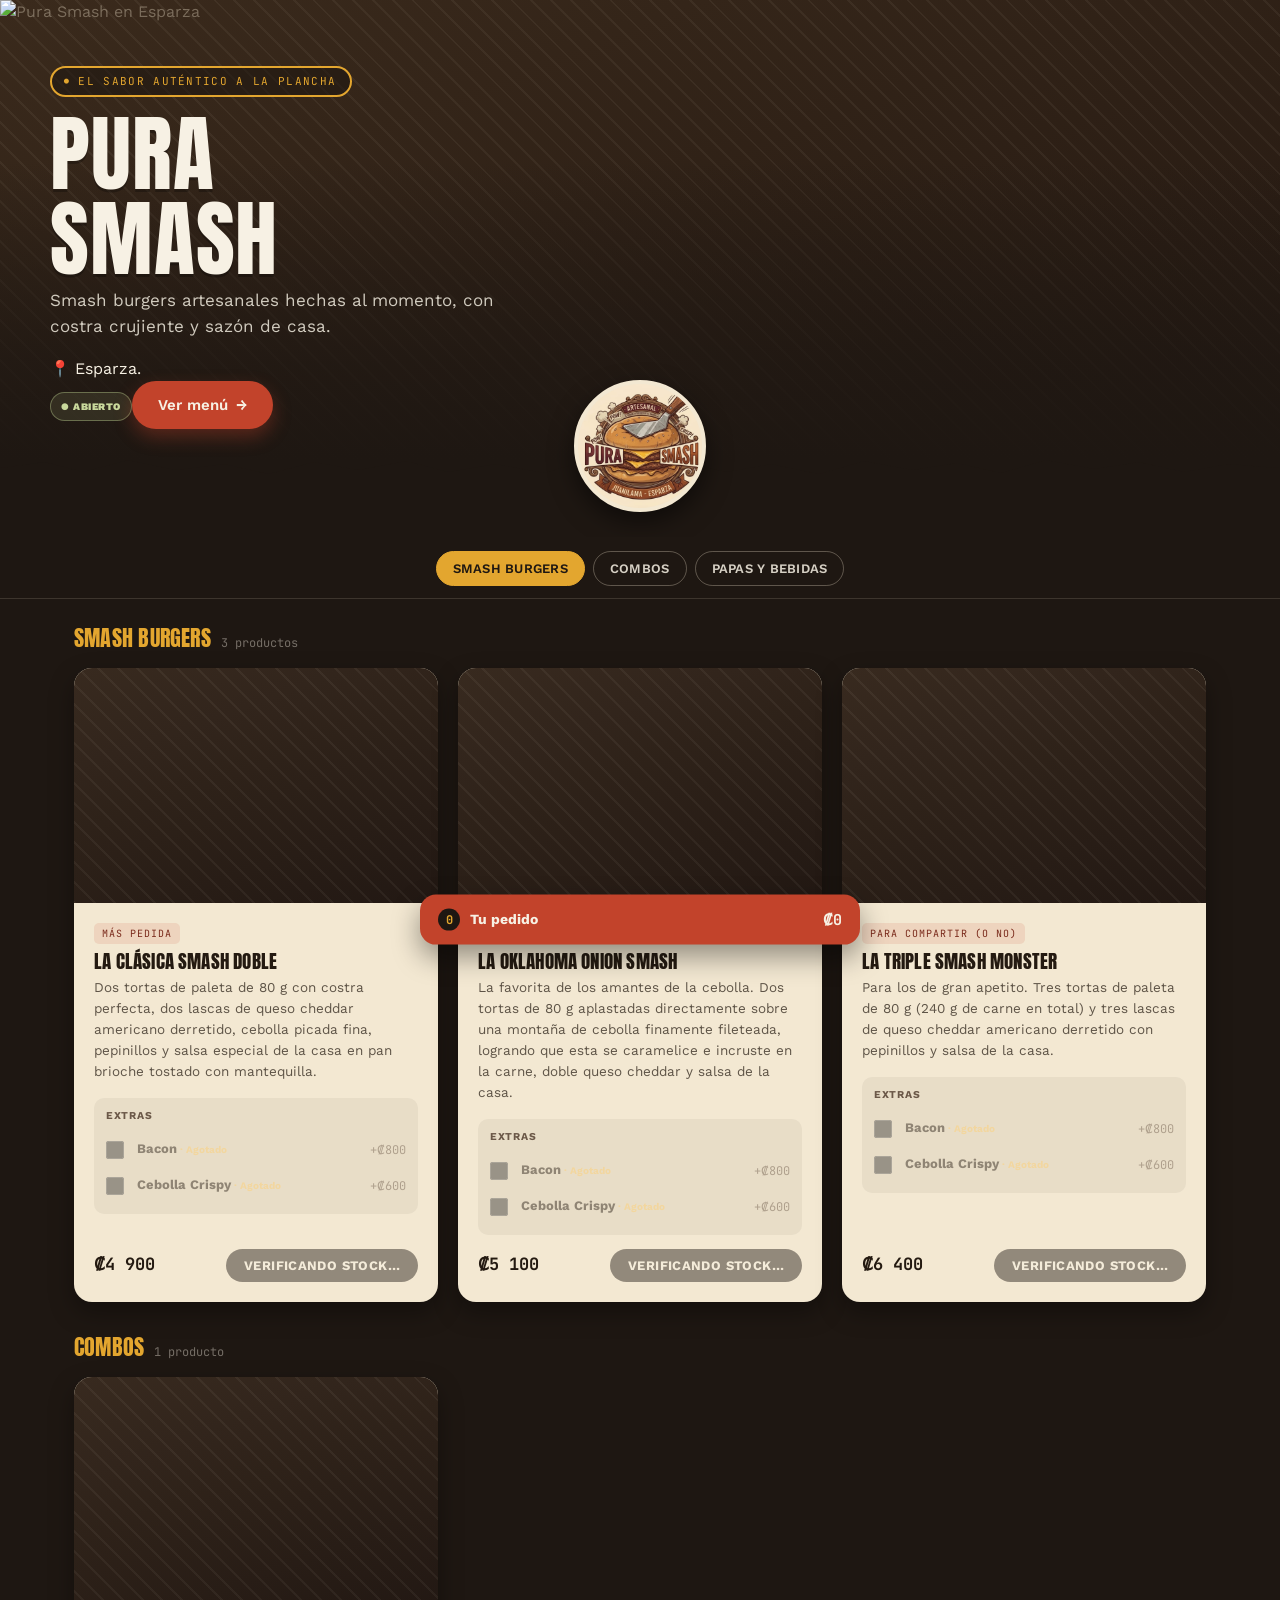
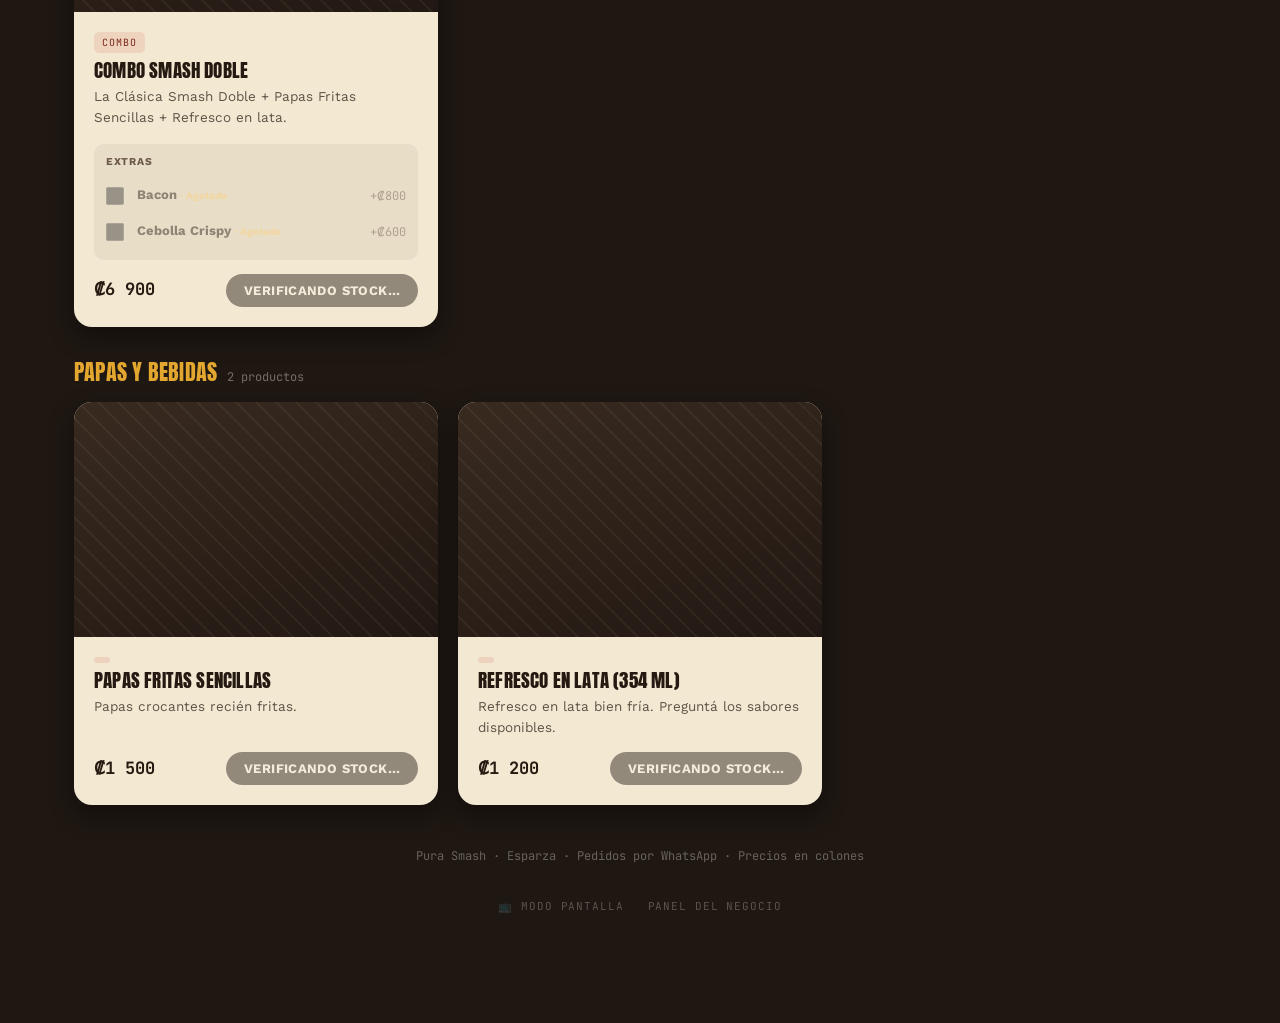
==== commit 7d88f842: "v47 menu tv" ====
--- a/index.html
+++ b/index.html
@@ -237,7 +237,11 @@
 <div id="loyalty-home-reward" class="loyalty-reward"></div>
 <div class="loyalty-info">Cada pedido entregado suma 1 mordida. Llegá a 10 y ganás una hamburguesa gratis.</div>
 </div>
-</section><main id="menu-root" aria-label="Menú de Pura Smash"></main><p class="footer-note">Pura Smash · Esparza · Pedidos por WhatsApp · Precios en colones</p><button class="admin-link" onclick="abrirAdmin()">Panel del negocio</button></div></div></div><div class="cart-bar" id="cart-bar" onclick="abrirCarrito()"><div class="left"><span class="badge" id="cart-count">0</span><span class="label">Tu pedido</span></div><span class="total" id="cart-total">₡0</span></div><div class="sheet-overlay" id="sheet-carrito"><div class="sheet"><div class="sheet-handle"></div><div class="sheet-header"><h2>Tu pedido</h2><button class="icon-btn" onclick="cerrarHoja('sheet-carrito')" aria-label="Cerrar">✕</button></div><div id="lineas-carrito"></div><div class="totals" id="totales-carrito"></div><button class="btn btn-primary" id="btn-continuar" onclick="irAEntrega()">Continuar con Express</button></div></div><div class="sheet-overlay" id="sheet-entrega"><div class="sheet"><div class="sheet-handle"></div><div class="sheet-header"><h2>Entrega Express</h2><button class="icon-btn" onclick="cerrarHoja('sheet-entrega')" aria-label="Cerrar">✕</button></div><div class="fulfill-option selected" id="opt-entrega" aria-label="Entrega Express"><span class="fi-icon">🛵</span><span><span class="fi-title" style="display:block;">Entrega Express</span><span class="fi-sub">Compartí tu ubicación para coordinar la entrega.</span></span></div><div id="campos-entrega"><div class="field"><label for="input-nombre">Tu nombre</label><input type="text" id="input-nombre" placeholder="Nombre" autocomplete="name"></div><div class="field"><label for="input-telefono">WhatsApp para avisarte cuando esté listo</label><input type="tel" id="input-telefono" placeholder="Ej: 89810775" inputmode="tel" autocomplete="tel" maxlength="16"><small style="display:block;margin-top:5px;color:rgba(247,241,228,.48);font-size:11px;">Lo usamos únicamente para identificar tu pedido y avisarte por WhatsApp.</small></div><div class="field" id="campo-direccion"><label for="input-direccion">Señas / dirección</label><textarea id="input-direccion" placeholder="Señas exactas o punto de referencia"></textarea></div><div class="field"><label>Ubicación de entrega</label><div class="location-share"><p class="location-help">Podés usar tu ubicación actual o elegir cualquier punto de destino directamente en el mapa.</p><div class="location-choice"><button type="button" class="location-choice-btn active" id="loc-mia" onclick="elegirTipoUbicacion('mia')">📍 Mi ubicación</button><button type="button" class="location-choice-btn" id="loc-otra" onclick="elegirTipoUbicacion('mapa')">🗺️ Elegir en el mapa</button></div><div id="ubicacion-mia-box"><button type="button" class="a-btn add" id="btn-compartir-ubicacion" onclick="compartirUbicacion()">📍 Usar mi ubicación actual</button></div><div id="ubicacion-otra-box" class="hidden"><div class="map-picker-help"><strong>Tocá el punto exacto de entrega</strong><span>Podés mover y acercar el mapa. El pin dorado será el destino del pedido.</span></div><div id="mapa-entrega" class="delivery-map" aria-label="Mapa para seleccionar ubicación de entrega"></div><div class="map-picker-actions"><button type="button" class="a-btn ghost" onclick="centrarMapaEnMiUbicacion()">📍 Centrar en mí</button><button type="button" class="a-btn add" id="btn-confirmar-punto" onclick="confirmarPuntoMapa()" disabled>✓ Usar este punto</button></div><div id="mapa-coordenadas" class="map-coordinates">Todavía no seleccionaste un punto.</div></div><div id="ubicacion-estado" class="location-status" aria-live="polite">Aún no has indicado la ubicación de entrega.</div><div id="delivery-quote" class="delivery-quote" aria-live="polite"></div></div></div><div class="field"><label for="input-nota">Notas para tu pedido (opcional)</label><textarea id="input-nota" placeholder="Sin cebolla, salsa aparte, etc."></textarea></div></div><button class="btn btn-primary" id="btn-enviar-whatsapp" onclick="enviarPorWhatsapp()">Enviar pedido por WhatsApp</button></div></div><div class="order-success-overlay hidden" id="pedido-exito" aria-hidden="true"><div class="order-success-card"><div class="order-success-icon">✓</div><span class="order-success-eyebrow">PEDIDO REGISTRADO</span><h2>¡Ya prendimos la plancha!</h2><p id="pedido-exito-texto">Tu pedido fue registrado correctamente.</p><div class="order-success-code" id="pedido-exito-codigo"></div><div id="loyalty-card" class="loyalty-card hidden"><h3>🍔 Tarjeta Pura Smash</h3><div id="loyalty-text"></div><div id="loyalty-bites" class="loyalty-bites"></div><div id="loyalty-reward" class="loyalty-reward"></div><div class="loyalty-count-badge" id="loyalty-count">🍔 0/10</div><div class="loyalty-progress-bar"><div id="loyalty-progress" class="loyalty-progress-fill"></div></div></div><div class="order-success-actions"><button class="btn btn-primary" id="pedido-exito-whatsapp" type="button">Abrir WhatsApp</button><button class="btn order-success-secondary" type="button" onclick="nuevoPedidoDesdeExito()">Hacer otro pedido</button><button class="btn order-success-link" type="button" onclick="volverMenuDesdeExito()">Volver al menú</button></div><p class="order-success-note">Tu pedido ya quedó guardado aunque cierres WhatsApp. Guardá el código. Si WhatsApp no se abrió automáticamente, tocá “Abrir WhatsApp”. Te avisaremos por ahí cuando aceptemos y cuando esté listo.</p></div></div><div class="local-order-overlay hidden" id="pedido-local-modal" aria-hidden="true"><div class="local-order-card" role="dialog" aria-modal="true" aria-labelledby="pedido-local-title"><div class="local-order-head"><div><span class="order-code">VENTA PRESENCIAL</span><h2 id="pedido-local-title">Nuevo pedido en local</h2></div><button class="icon-btn" type="button" onclick="cerrarPedidoLocal()" aria-label="Cerrar">✕</button></div><div class="a-field"><label for="local-cliente-nombre">Nombre del cliente (opcional)</label><input type="text" id="local-cliente-nombre" placeholder="Ej: Carlos"></div><div class="a-field"><label for="local-cliente-telefono">WhatsApp (opcional)</label><input type="tel" id="local-cliente-telefono" placeholder="Ej: 89810775" inputmode="tel"></div><div class="admin-section-title" style="margin-top:14px;"><h3>Productos</h3></div><div id="pedido-local-lineas"></div><button class="a-btn ghost" type="button" onclick="agregarLineaPedidoLocal()">+ Agregar producto</button><div class="local-order-total"><span>Total</span><strong id="pedido-local-total">₡0</strong></div><div class="a-field"><label for="local-pedido-nota">Nota (opcional)</label><textarea id="local-pedido-nota" placeholder="Sin cebolla, para llevar, etc."></textarea></div><div class="a-actions"><button class="a-btn ghost" type="button" onclick="cerrarPedidoLocal()">Cancelar</button><button class="a-btn save" type="button" onclick="registrarPedidoLocal()">Registrar pedido</button></div></div></div><div class="inventory-modal-overlay hidden" id="inventario-modal" aria-hidden="true"><div class="inventory-modal-card" role="dialog" aria-modal="true" aria-labelledby="inventario-modal-title"><div class="local-order-head"><div><span class="order-code" id="inventario-modal-eyebrow">INVENTARIO</span><h2 id="inventario-modal-title">Nuevo insumo</h2></div><button class="icon-btn" type="button" onclick="cerrarInventarioModal()" aria-label="Cerrar">✕</button></div><input type="hidden" id="inventario-id"><div class="a-field"><label for="inventario-nombre">Nombre del insumo</label><input type="text" id="inventario-nombre" placeholder="Ej: Carne molida"></div><div class="a-row"><div class="a-field"><label for="inventario-categoria">Categoría</label><select id="inventario-categoria"><option value="Carnes">Carnes</option><option value="Panadería">Panadería</option><option value="Lácteos y quesos">Lácteos y quesos</option><option value="Vegetales">Vegetales</option><option value="Salsas">Salsas</option><option value="Congelados">Congelados</option><option value="Bebidas">Bebidas</option><option value="Empaques">Empaques</option><option value="Limpieza">Limpieza</option><option value="Otros">Otros</option></select></div><div class="a-field"><label for="inventario-unidad">Unidad</label><select id="inventario-unidad"><option value="kg">kg</option><option value="g">g</option><option value="unidad">unidad</option><option value="paquete">paquete</option><option value="litro">litro</option><option value="ml">ml</option><option value="caja">caja</option><option value="bolsa">bolsa</option></select></div></div><div class="a-row"><div class="a-field"><label for="inventario-stock">Stock actual</label><input type="number" min="0" step="0.001" id="inventario-stock" placeholder="0"></div><div class="a-field"><label for="inventario-minimo">Stock mínimo</label><input type="number" min="0" step="0.001" id="inventario-minimo" placeholder="0"></div></div><div class="a-row"><div class="a-field"><label for="inventario-costo">Costo por unidad (₡)</label><input type="number" min="0" step="0.01" id="inventario-costo" placeholder="0"></div><div class="a-field"><label for="inventario-proveedor">Proveedor</label><input type="text" id="inventario-proveedor" placeholder="Ej: Carnes Don Pedro"></div></div><div class="a-field"><label for="inventario-nota">Nota</label><input type="text" id="inventario-nota" placeholder="Marca, presentación, observación..."></div><div class="a-actions"><button class="a-btn ghost" type="button" onclick="cerrarInventarioModal()">Cancelar</button><button class="a-btn save" type="button" onclick="guardarInventarioDesdeModal()">Guardar</button></div></div></div><div class="inventory-modal-overlay hidden" id="movimiento-modal" aria-hidden="true"><div class="inventory-modal-card" role="dialog" aria-modal="true" aria-labelledby="movimiento-modal-title"><div class="local-order-head"><div><span class="order-code">MOVIMIENTO DE STOCK</span><h2 id="movimiento-modal-title">Registrar movimiento</h2></div><button class="icon-btn" type="button" onclick="cerrarMovimientoModal()" aria-label="Cerrar">✕</button></div><input type="hidden" id="movimiento-inventario-id"><div class="a-field"><label for="movimiento-tipo">Tipo</label><select id="movimiento-tipo"><option value="entrada">Entrada / compra</option><option value="salida">Salida / consumo</option><option value="ajuste">Ajuste de inventario</option><option value="merma">Merma / desperdicio</option></select></div><div class="a-field"><label for="movimiento-cantidad">Cantidad</label><input type="number" min="0" step="0.001" id="movimiento-cantidad" placeholder="0"></div><div class="a-field"><label for="movimiento-motivo">Motivo / detalle</label><input type="text" id="movimiento-motivo" placeholder="Ej: Compra semanal, uso de cocina, merma..."></div><div class="a-actions"><button class="a-btn ghost" type="button" onclick="cerrarMovimientoModal()">Cancelar</button><button class="a-btn save" type="button" onclick="guardarMovimientoInventario()">Registrar</button></div></div></div><div class="inventory-modal-overlay hidden" id="receta-modal" aria-hidden="true"><div class="inventory-modal-card" role="dialog" aria-modal="true" aria-labelledby="receta-modal-title"><div class="local-order-head"><div><span class="order-code">RECETA</span><h2 id="receta-modal-title">Agregar ingrediente</h2></div><button class="icon-btn" type="button" onclick="cerrarRecetaModal()" aria-label="Cerrar">✕</button></div><input type="hidden" id="receta-tipo"><input type="hidden" id="receta-parent-id"><input type="hidden" id="receta-linea-id"><div class="a-field"><label for="receta-inventario-id">Insumo</label><select id="receta-inventario-id"></select></div><div class="a-field"><label for="receta-cantidad">Cantidad consumida por unidad vendida</label><input type="number" id="receta-cantidad" min="0.001" step="0.001" placeholder="Ej: 0.160"><small class="config-help-inline">Usá la misma unidad del inventario. Ej: si carne está en kg, 160 g = 0.160 kg.</small></div><div class="a-actions"><button class="a-btn ghost" onclick="cerrarRecetaModal()">Cancelar</button><button class="a-btn save" onclick="guardarLineaReceta()">Guardar ingrediente</button></div></div></div><div class="pin-gate hidden" id="pin-gate"><div class="pin-box"><h2>Panel del negocio</h2><p>Ingresá con tu usuario administrador de Supabase.</p><input type="email" id="admin-email" autocomplete="username" placeholder="Correo del administrador"><input type="password" id="admin-password" autocomplete="current-password" placeholder="Contraseña"><div class="pin-error" id="pin-error"></div><div class="a-actions" style="margin-top:0;"><button class="a-btn ghost" onclick="cerrarPinGate()">Cancelar</button><button class="a-btn save" onclick="verificarPin()">Entrar</button></div></div></div><div class="admin-view hidden" id="vista-admin"><div class="admin-header"><div class="admin-header-top"><h1>Panel · Pura Smash</h1><button class="icon-btn" onclick="cerrarPanelSinCerrarSesion()" aria-label="Cerrar panel y volver al menú sin cerrar sesión">✕</button></div><div class="admin-tabs"><button class="admin-tab active" data-tab="pedidos" onclick="cambiarTabAdmin('pedidos')">Pedidos <span class="tab-order-badge hidden" id="pedidos-tab-badge">0</span></button><button class="admin-tab" data-tab="productos" onclick="cambiarTabAdmin('productos')">Productos</button><button class="admin-tab" data-tab="extras" onclick="cambiarTabAdmin('extras')">Extras</button><button class="admin-tab" data-tab="promos" onclick="cambiarTabAdmin('promos')">Promociones</button><button class="admin-tab" data-tab="contabilidad" onclick="cambiarTabAdmin('contabilidad')">Contabilidad</button><button class="admin-tab" data-tab="estadisticas" onclick="cambiarTabAdmin('estadisticas')">Estadísticas</button><button class="admin-tab" data-tab="fidelidad" onclick="cambiarTabAdmin('fidelidad')">🍔 Fidelidad</button><button class="admin-tab" data-tab="inventario" onclick="cambiarTabAdmin('inventario')">Inventario</button><button class="admin-tab" data-tab="configuracion" onclick="cambiarTabAdmin('configuracion')">Configuración</button></div></div><div class="admin-body"><div id="tab-pedidos"><div class="admin-section-title"><h3>Pedidos en tiempo real</h3><div style="display:flex;gap:8px;flex-wrap:wrap;justify-content:flex-end;"><span class="realtime-status connecting" id="realtime-pedidos-status" title="Estado de pedidos en tiempo real">● Conectando</span><button class="a-btn ghost hidden" id="btn-instalar-pwa" style="flex:none;padding:7px 12px;" onclick="instalarPuraSmash()">⬇ Instalar app</button><button class="a-btn sound-toggle" id="btn-sonidos-pedidos" style="flex:none;padding:7px 12px;" onclick="toggleSonidosPedidos()">🔇 Activar sonidos</button><button class="a-btn add" style="flex:none;padding:7px 12px;" onclick="abrirPedidoLocal()">+ Nuevo pedido en local</button><button class="a-btn ghost" style="flex:none;padding:7px 12px;" onclick="recargarPedidosAdmin(true)">↻ Actualizar</button></div></div><div class="kpi-grid" id="kpi-pedidos"></div><div class="order-priority-legend"><span><i class="priority-dot normal"></i> Normal</span><span><i class="priority-dot atencion"></i> Atención desde 12 min</span><span><i class="priority-dot urgente"></i> Urgente desde 18 min</span></div><div class="admin-card order-filter-card"><div class="a-row"><div class="a-field"><label for="pedido-filtro-estado">Estado</label><select id="pedido-filtro-estado" onchange="renderPedidosAdmin()"><option value="activos">Activos</option><option value="todos">Todos</option><option value="pendiente">Pendientes</option><option value="preparando">Preparando</option><option value="listo">Listos</option><option value="entregado">Entregados</option><option value="cancelado">Cancelados</option></select></div><div class="a-field"><label for="pedido-buscar">Buscar</label><input type="text" id="pedido-buscar" placeholder="Código, nombre o teléfono" oninput="renderPedidosAdmin()"></div></div></div><div id="admin-pedidos-lista"></div></div><div id="tab-productos" class="hidden"><div id="admin-productos-lista"></div><button class="a-btn add" onclick="adminNuevoProducto()">+ Agregar producto</button></div><div id="tab-extras" class="hidden"><div class="a-empty" style="border-style:solid;text-align:left;margin-bottom:14px;">Los extras que actives acá aparecen para que el cliente los agregue a sus hamburguesas (bacon, cebolla crispy, etc.). Cada producto decide, en su propia ficha, si admite extras.</div><div id="admin-extras-lista"></div><button class="a-btn add" onclick="adminNuevoExtra()">+ Agregar extra</button></div><div id="tab-promos" class="hidden"><div id="admin-promos-lista"></div><button class="a-btn add" onclick="adminNuevaPromo()">+ Agregar promoción</button></div><div id="tab-contabilidad" class="hidden"><div class="admin-section-title"><h3>Hoy</h3></div><div class="kpi-grid" id="kpi-hoy"></div><div class="admin-section-title"><h3>Resumen mensual</h3></div><div class="admin-card accounting-filter-card"><div class="a-row accounting-filters"><div class="a-field"><label for="conta-mes">Mes</label><select id="conta-mes" onchange="cambiarMesContabilidad()"></select></div><div class="a-field"><label for="conta-anio">Año</label><select id="conta-anio" onchange="cambiarAnioContabilidad()"></select></div></div></div><div class="kpi-grid monthly-kpis" id="kpi-mes"></div><div class="admin-section-title"><h3>Análisis mensual</h3><button class="a-btn save export-excel-btn" style="flex:none;padding:8px 14px;" onclick="descargarExcelContabilidad()">⬇ Excel</button></div><div class="admin-card accounting-insights" id="conta-insights-mes"></div><div class="chart-switcher" id="conta-chart-switcher"><button class="chart-switch active" data-chart="flujo" onclick="cambiarGraficoConta('flujo')">Flujo diario</button><button class="chart-switch" data-chart="acumulado" onclick="cambiarGraficoConta('acumulado')">Acumulado</button><button class="chart-switch" data-chart="productos" onclick="cambiarGraficoConta('productos')">Productos</button><button class="chart-switch" data-chart="gastos" onclick="cambiarGraficoConta('gastos')">Gastos</button></div><div class="monthly-charts" id="graficos-mes"></div><div class="admin-section-title"><h3>Resumen anual</h3></div><div class="annual-summary" id="resumen-anual"></div><div class="admin-section-title"><h3>Registrar gasto</h3></div><div class="admin-card expense-form"><div class="a-row expense-row"><div class="a-field"><label for="gasto-fecha">Fecha</label><input type="date" id="gasto-fecha"></div><div class="a-field"><label for="gasto-categoria">Categoría</label><select id="gasto-categoria" onchange="actualizarCamposGastoInventario()"><option value="Insumos">Insumos</option><option value="Electricidad">Electricidad</option><option value="Gas">Gas</option><option value="Agua">Agua</option><option value="Empaques">Empaques</option><option value="Publicidad">Publicidad</option><option value="Transporte">Transporte</option><option value="Mantenimiento">Mantenimiento</option><option value="Alquiler">Alquiler</option><option value="Salarios">Salarios</option><option value="Impuestos">Impuestos</option><option value="Otros">Otros</option></select></div></div><div class="a-field"><label for="gasto-descripcion">Descripción</label><input type="text" id="gasto-descripcion" placeholder="Ej: Recibo de luz de agosto"></div><div id="gasto-inventario-box" class="admin-card" style="display:none;margin:10px 0;padding:12px;"><div class="config-help" style="margin-bottom:10px;">📦 Compra de insumos: se suma automáticamente al inventario. Para líquidos podés comprar en litros y el sistema los convierte a ml; para sólidos podés comprar en kg y convertir a g.</div><div class="a-row expense-row"><div class="a-field"><label for="gasto-insumo">Insumo</label><select id="gasto-insumo" onchange="cambiarInsumoGasto()"></select></div><div class="a-field"><label for="gasto-cantidad">Cantidad comprada</label><input type="number" min="0" step="0.001" id="gasto-cantidad" placeholder="0"></div><div class="a-field"><label for="gasto-unidad-compra">Unidad de compra</label><select id="gasto-unidad-compra" onchange="actualizarCostoCompra()"></select></div></div><div id="gasto-nuevo-insumo-box" style="display:none;margin-top:10px;"><div class="config-help" style="margin-bottom:8px;">El insumo se creará automáticamente en Inventario con esta compra.</div><div class="a-field"><label for="gasto-nuevo-insumo-nombre">Nombre del nuevo insumo</label><input type="text" id="gasto-nuevo-insumo-nombre" placeholder="Ej: Aceite"></div><div class="a-row expense-row"><div class="a-field"><label for="gasto-nuevo-insumo-categoria">Categoría de inventario</label><select id="gasto-nuevo-insumo-categoria"><option value="Aceites y condimentos">Aceites y condimentos</option><option value="Carnes">Carnes</option><option value="Panadería">Panadería</option><option value="Lácteos y quesos">Lácteos y quesos</option><option value="Vegetales">Vegetales</option><option value="Salsas">Salsas</option><option value="Congelados">Congelados</option><option value="Bebidas">Bebidas</option><option value="Empaques">Empaques</option><option value="Limpieza">Limpieza</option><option value="Otros">Otros</option></select></div><div class="a-field"><label for="gasto-nuevo-insumo-unidad">Unidad de inventario</label><select id="gasto-nuevo-insumo-unidad"><option value="ml">ml</option><option value="litro">litro</option><option value="g">g</option><option value="kg">kg</option><option value="unidad">unidad</option><option value="paquete">paquete</option><option value="caja">caja</option><option value="bolsa">bolsa</option></select></div></div></div><div id="gasto-costo-unitario" class="config-help" style="margin-top:8px;"></div></div><div class="a-row expense-row"><div class="a-field"><label for="gasto-monto">Monto (₡)</label><input type="number" min="0" step="1" id="gasto-monto" placeholder="0"></div><div class="a-field"><label for="gasto-proveedor">Proveedor (opcional)</label><input type="text" id="gasto-proveedor" placeholder="Ej: ICE, Auto Mercado..."></div></div><div class="a-row expense-row"><div class="a-field"><label for="gasto-pago">Forma de pago</label><select id="gasto-pago"><option value="Efectivo">Efectivo</option><option value="SINPE">SINPE</option><option value="Tarjeta">Tarjeta</option><option value="Transferencia">Transferencia</option><option value="Otro">Otro</option></select></div><div class="a-field"><label for="gasto-nota">Nota (opcional)</label><input type="text" id="gasto-nota" placeholder="Detalle adicional"></div></div><button class="a-btn add" onclick="registrarGasto()">Registrar gasto</button></div><div class="admin-section-title"><h3>Gastos del mes</h3></div><div id="admin-gastos-lista"></div><div class="admin-section-title"><h3>Registrar una venta</h3></div><div class="admin-card"><div id="venta-lineas"></div><button class="a-btn ghost" style="margin-bottom:12px;" onclick="agregarLineaVenta()">+ Agregar producto a la venta</button><button class="a-btn add" onclick="registrarVenta()">Registrar venta</button></div><div class="admin-section-title"><h3>Costo y margen por producto y extras</h3></div><div class="config-help" style="margin-bottom:10px;">Productos y extras calculan su costo desde las recetas × costo unitario del inventario. Si falta una receta, se usa el costo manual como respaldo.</div><div class="admin-card"><table class="acc-table" id="tabla-margenes"></table></div><div class="admin-section-title"><h3>Ventas registradas</h3><button class="a-btn ghost" style="flex:none;padding:6px 12px;" onclick="borrarTodasLasVentas()">Borrar todo</button></div><div id="admin-ventas-lista"></div></div><div id="tab-estadisticas" class="hidden">
+</section><main id="menu-root" aria-label="Menú de Pura Smash"></main><p class="footer-note">Pura Smash · Esparza · Pedidos por WhatsApp · Precios en colones</p>
+<div style="display:flex;justify-content:center;align-items:center;gap:8px;flex-wrap:wrap;margin:0 12px 10px;">
+  <button class="admin-link" type="button" onclick="window.open('/pantalla.html','_blank','noopener')">📺 Modo pantalla</button>
+  <button class="admin-link" type="button" onclick="abrirAdmin()">Panel del negocio</button>
+</div></div></div></div><div class="cart-bar" id="cart-bar" onclick="abrirCarrito()"><div class="left"><span class="badge" id="cart-count">0</span><span class="label">Tu pedido</span></div><span class="total" id="cart-total">₡0</span></div><div class="sheet-overlay" id="sheet-carrito"><div class="sheet"><div class="sheet-handle"></div><div class="sheet-header"><h2>Tu pedido</h2><button class="icon-btn" onclick="cerrarHoja('sheet-carrito')" aria-label="Cerrar">✕</button></div><div id="lineas-carrito"></div><div class="totals" id="totales-carrito"></div><button class="btn btn-primary" id="btn-continuar" onclick="irAEntrega()">Continuar con Express</button></div></div><div class="sheet-overlay" id="sheet-entrega"><div class="sheet"><div class="sheet-handle"></div><div class="sheet-header"><h2>Entrega Express</h2><button class="icon-btn" onclick="cerrarHoja('sheet-entrega')" aria-label="Cerrar">✕</button></div><div class="fulfill-option selected" id="opt-entrega" aria-label="Entrega Express"><span class="fi-icon">🛵</span><span><span class="fi-title" style="display:block;">Entrega Express</span><span class="fi-sub">Compartí tu ubicación para coordinar la entrega.</span></span></div><div id="campos-entrega"><div class="field"><label for="input-nombre">Tu nombre</label><input type="text" id="input-nombre" placeholder="Nombre" autocomplete="name"></div><div class="field"><label for="input-telefono">WhatsApp para avisarte cuando esté listo</label><input type="tel" id="input-telefono" placeholder="Ej: 89810775" inputmode="tel" autocomplete="tel" maxlength="16"><small style="display:block;margin-top:5px;color:rgba(247,241,228,.48);font-size:11px;">Lo usamos únicamente para identificar tu pedido y avisarte por WhatsApp.</small></div><div class="field" id="campo-direccion"><label for="input-direccion">Señas / dirección</label><textarea id="input-direccion" placeholder="Señas exactas o punto de referencia"></textarea></div><div class="field"><label>Ubicación de entrega</label><div class="location-share"><p class="location-help">Podés usar tu ubicación actual o elegir cualquier punto de destino directamente en el mapa.</p><div class="location-choice"><button type="button" class="location-choice-btn active" id="loc-mia" onclick="elegirTipoUbicacion('mia')">📍 Mi ubicación</button><button type="button" class="location-choice-btn" id="loc-otra" onclick="elegirTipoUbicacion('mapa')">🗺️ Elegir en el mapa</button></div><div id="ubicacion-mia-box"><button type="button" class="a-btn add" id="btn-compartir-ubicacion" onclick="compartirUbicacion()">📍 Usar mi ubicación actual</button></div><div id="ubicacion-otra-box" class="hidden"><div class="map-picker-help"><strong>Tocá el punto exacto de entrega</strong><span>Podés mover y acercar el mapa. El pin dorado será el destino del pedido.</span></div><div id="mapa-entrega" class="delivery-map" aria-label="Mapa para seleccionar ubicación de entrega"></div><div class="map-picker-actions"><button type="button" class="a-btn ghost" onclick="centrarMapaEnMiUbicacion()">📍 Centrar en mí</button><button type="button" class="a-btn add" id="btn-confirmar-punto" onclick="confirmarPuntoMapa()" disabled>✓ Usar este punto</button></div><div id="mapa-coordenadas" class="map-coordinates">Todavía no seleccionaste un punto.</div></div><div id="ubicacion-estado" class="location-status" aria-live="polite">Aún no has indicado la ubicación de entrega.</div><div id="delivery-quote" class="delivery-quote" aria-live="polite"></div></div></div><div class="field"><label for="input-nota">Notas para tu pedido (opcional)</label><textarea id="input-nota" placeholder="Sin cebolla, salsa aparte, etc."></textarea></div></div><button class="btn btn-primary" id="btn-enviar-whatsapp" onclick="enviarPorWhatsapp()">Enviar pedido por WhatsApp</button></div></div><div class="order-success-overlay hidden" id="pedido-exito" aria-hidden="true"><div class="order-success-card"><div class="order-success-icon">✓</div><span class="order-success-eyebrow">PEDIDO REGISTRADO</span><h2>¡Ya prendimos la plancha!</h2><p id="pedido-exito-texto">Tu pedido fue registrado correctamente.</p><div class="order-success-code" id="pedido-exito-codigo"></div><div id="loyalty-card" class="loyalty-card hidden"><h3>🍔 Tarjeta Pura Smash</h3><div id="loyalty-text"></div><div id="loyalty-bites" class="loyalty-bites"></div><div id="loyalty-reward" class="loyalty-reward"></div><div class="loyalty-count-badge" id="loyalty-count">🍔 0/10</div><div class="loyalty-progress-bar"><div id="loyalty-progress" class="loyalty-progress-fill"></div></div></div><div class="order-success-actions"><button class="btn btn-primary" id="pedido-exito-whatsapp" type="button">Abrir WhatsApp</button><button class="btn order-success-secondary" type="button" onclick="nuevoPedidoDesdeExito()">Hacer otro pedido</button><button class="btn order-success-link" type="button" onclick="volverMenuDesdeExito()">Volver al menú</button></div><p class="order-success-note">Tu pedido ya quedó guardado aunque cierres WhatsApp. Guardá el código. Si WhatsApp no se abrió automáticamente, tocá “Abrir WhatsApp”. Te avisaremos por ahí cuando aceptemos y cuando esté listo.</p></div></div><div class="local-order-overlay hidden" id="pedido-local-modal" aria-hidden="true"><div class="local-order-card" role="dialog" aria-modal="true" aria-labelledby="pedido-local-title"><div class="local-order-head"><div><span class="order-code">VENTA PRESENCIAL</span><h2 id="pedido-local-title">Nuevo pedido en local</h2></div><button class="icon-btn" type="button" onclick="cerrarPedidoLocal()" aria-label="Cerrar">✕</button></div><div class="a-field"><label for="local-cliente-nombre">Nombre del cliente (opcional)</label><input type="text" id="local-cliente-nombre" placeholder="Ej: Carlos"></div><div class="a-field"><label for="local-cliente-telefono">WhatsApp (opcional)</label><input type="tel" id="local-cliente-telefono" placeholder="Ej: 89810775" inputmode="tel"></div><div class="admin-section-title" style="margin-top:14px;"><h3>Productos</h3></div><div id="pedido-local-lineas"></div><button class="a-btn ghost" type="button" onclick="agregarLineaPedidoLocal()">+ Agregar producto</button><div class="local-order-total"><span>Total</span><strong id="pedido-local-total">₡0</strong></div><div class="a-field"><label for="local-pedido-nota">Nota (opcional)</label><textarea id="local-pedido-nota" placeholder="Sin cebolla, para llevar, etc."></textarea></div><div class="a-actions"><button class="a-btn ghost" type="button" onclick="cerrarPedidoLocal()">Cancelar</button><button class="a-btn save" type="button" onclick="registrarPedidoLocal()">Registrar pedido</button></div></div></div><div class="inventory-modal-overlay hidden" id="inventario-modal" aria-hidden="true"><div class="inventory-modal-card" role="dialog" aria-modal="true" aria-labelledby="inventario-modal-title"><div class="local-order-head"><div><span class="order-code" id="inventario-modal-eyebrow">INVENTARIO</span><h2 id="inventario-modal-title">Nuevo insumo</h2></div><button class="icon-btn" type="button" onclick="cerrarInventarioModal()" aria-label="Cerrar">✕</button></div><input type="hidden" id="inventario-id"><div class="a-field"><label for="inventario-nombre">Nombre del insumo</label><input type="text" id="inventario-nombre" placeholder="Ej: Carne molida"></div><div class="a-row"><div class="a-field"><label for="inventario-categoria">Categoría</label><select id="inventario-categoria"><option value="Carnes">Carnes</option><option value="Panadería">Panadería</option><option value="Lácteos y quesos">Lácteos y quesos</option><option value="Vegetales">Vegetales</option><option value="Salsas">Salsas</option><option value="Congelados">Congelados</option><option value="Bebidas">Bebidas</option><option value="Empaques">Empaques</option><option value="Limpieza">Limpieza</option><option value="Otros">Otros</option></select></div><div class="a-field"><label for="inventario-unidad">Unidad</label><select id="inventario-unidad"><option value="kg">kg</option><option value="g">g</option><option value="unidad">unidad</option><option value="paquete">paquete</option><option value="litro">litro</option><option value="ml">ml</option><option value="caja">caja</option><option value="bolsa">bolsa</option></select></div></div><div class="a-row"><div class="a-field"><label for="inventario-stock">Stock actual</label><input type="number" min="0" step="0.001" id="inventario-stock" placeholder="0"></div><div class="a-field"><label for="inventario-minimo">Stock mínimo</label><input type="number" min="0" step="0.001" id="inventario-minimo" placeholder="0"></div></div><div class="a-row"><div class="a-field"><label for="inventario-costo">Costo por unidad (₡)</label><input type="number" min="0" step="0.01" id="inventario-costo" placeholder="0"></div><div class="a-field"><label for="inventario-proveedor">Proveedor</label><input type="text" id="inventario-proveedor" placeholder="Ej: Carnes Don Pedro"></div></div><div class="a-field"><label for="inventario-nota">Nota</label><input type="text" id="inventario-nota" placeholder="Marca, presentación, observación..."></div><div class="a-actions"><button class="a-btn ghost" type="button" onclick="cerrarInventarioModal()">Cancelar</button><button class="a-btn save" type="button" onclick="guardarInventarioDesdeModal()">Guardar</button></div></div></div><div class="inventory-modal-overlay hidden" id="movimiento-modal" aria-hidden="true"><div class="inventory-modal-card" role="dialog" aria-modal="true" aria-labelledby="movimiento-modal-title"><div class="local-order-head"><div><span class="order-code">MOVIMIENTO DE STOCK</span><h2 id="movimiento-modal-title">Registrar movimiento</h2></div><button class="icon-btn" type="button" onclick="cerrarMovimientoModal()" aria-label="Cerrar">✕</button></div><input type="hidden" id="movimiento-inventario-id"><div class="a-field"><label for="movimiento-tipo">Tipo</label><select id="movimiento-tipo"><option value="entrada">Entrada / compra</option><option value="salida">Salida / consumo</option><option value="ajuste">Ajuste de inventario</option><option value="merma">Merma / desperdicio</option></select></div><div class="a-field"><label for="movimiento-cantidad">Cantidad</label><input type="number" min="0" step="0.001" id="movimiento-cantidad" placeholder="0"></div><div class="a-field"><label for="movimiento-motivo">Motivo / detalle</label><input type="text" id="movimiento-motivo" placeholder="Ej: Compra semanal, uso de cocina, merma..."></div><div class="a-actions"><button class="a-btn ghost" type="button" onclick="cerrarMovimientoModal()">Cancelar</button><button class="a-btn save" type="button" onclick="guardarMovimientoInventario()">Registrar</button></div></div></div><div class="inventory-modal-overlay hidden" id="receta-modal" aria-hidden="true"><div class="inventory-modal-card" role="dialog" aria-modal="true" aria-labelledby="receta-modal-title"><div class="local-order-head"><div><span class="order-code">RECETA</span><h2 id="receta-modal-title">Agregar ingrediente</h2></div><button class="icon-btn" type="button" onclick="cerrarRecetaModal()" aria-label="Cerrar">✕</button></div><input type="hidden" id="receta-tipo"><input type="hidden" id="receta-parent-id"><input type="hidden" id="receta-linea-id"><div class="a-field"><label for="receta-inventario-id">Insumo</label><select id="receta-inventario-id"></select></div><div class="a-field"><label for="receta-cantidad">Cantidad consumida por unidad vendida</label><input type="number" id="receta-cantidad" min="0.001" step="0.001" placeholder="Ej: 0.160"><small class="config-help-inline">Usá la misma unidad del inventario. Ej: si carne está en kg, 160 g = 0.160 kg.</small></div><div class="a-actions"><button class="a-btn ghost" onclick="cerrarRecetaModal()">Cancelar</button><button class="a-btn save" onclick="guardarLineaReceta()">Guardar ingrediente</button></div></div></div><div class="pin-gate hidden" id="pin-gate"><div class="pin-box"><h2>Panel del negocio</h2><p>Ingresá con tu usuario administrador de Supabase.</p><input type="email" id="admin-email" autocomplete="username" placeholder="Correo del administrador"><input type="password" id="admin-password" autocomplete="current-password" placeholder="Contraseña"><div class="pin-error" id="pin-error"></div><div class="a-actions" style="margin-top:0;"><button class="a-btn ghost" onclick="cerrarPinGate()">Cancelar</button><button class="a-btn save" onclick="verificarPin()">Entrar</button></div></div></div><div class="admin-view hidden" id="vista-admin"><div class="admin-header"><div class="admin-header-top"><h1>Panel · Pura Smash</h1><button class="icon-btn" onclick="cerrarPanelSinCerrarSesion()" aria-label="Cerrar panel y volver al menú sin cerrar sesión">✕</button></div><div class="admin-tabs"><button class="admin-tab active" data-tab="pedidos" onclick="cambiarTabAdmin('pedidos')">Pedidos <span class="tab-order-badge hidden" id="pedidos-tab-badge">0</span></button><button class="admin-tab" data-tab="productos" onclick="cambiarTabAdmin('productos')">Productos</button><button class="admin-tab" data-tab="extras" onclick="cambiarTabAdmin('extras')">Extras</button><button class="admin-tab" data-tab="promos" onclick="cambiarTabAdmin('promos')">Promociones</button><button class="admin-tab" data-tab="contabilidad" onclick="cambiarTabAdmin('contabilidad')">Contabilidad</button><button class="admin-tab" data-tab="estadisticas" onclick="cambiarTabAdmin('estadisticas')">Estadísticas</button><button class="admin-tab" data-tab="fidelidad" onclick="cambiarTabAdmin('fidelidad')">🍔 Fidelidad</button><button class="admin-tab" data-tab="inventario" onclick="cambiarTabAdmin('inventario')">Inventario</button><button class="admin-tab" data-tab="configuracion" onclick="cambiarTabAdmin('configuracion')">Configuración</button></div></div><div class="admin-body"><div id="tab-pedidos"><div class="admin-section-title"><h3>Pedidos en tiempo real</h3><div style="display:flex;gap:8px;flex-wrap:wrap;justify-content:flex-end;"><span class="realtime-status connecting" id="realtime-pedidos-status" title="Estado de pedidos en tiempo real">● Conectando</span><button class="a-btn ghost hidden" id="btn-instalar-pwa" style="flex:none;padding:7px 12px;" onclick="instalarPuraSmash()">⬇ Instalar app</button><button class="a-btn sound-toggle" id="btn-sonidos-pedidos" style="flex:none;padding:7px 12px;" onclick="toggleSonidosPedidos()">🔇 Activar sonidos</button><button class="a-btn add" style="flex:none;padding:7px 12px;" onclick="abrirPedidoLocal()">+ Nuevo pedido en local</button><button class="a-btn ghost" style="flex:none;padding:7px 12px;" onclick="recargarPedidosAdmin(true)">↻ Actualizar</button></div></div><div class="kpi-grid" id="kpi-pedidos"></div><div class="order-priority-legend"><span><i class="priority-dot normal"></i> Normal</span><span><i class="priority-dot atencion"></i> Atención desde 12 min</span><span><i class="priority-dot urgente"></i> Urgente desde 18 min</span></div><div class="admin-card order-filter-card"><div class="a-row"><div class="a-field"><label for="pedido-filtro-estado">Estado</label><select id="pedido-filtro-estado" onchange="renderPedidosAdmin()"><option value="activos">Activos</option><option value="todos">Todos</option><option value="pendiente">Pendientes</option><option value="preparando">Preparando</option><option value="listo">Listos</option><option value="entregado">Entregados</option><option value="cancelado">Cancelados</option></select></div><div class="a-field"><label for="pedido-buscar">Buscar</label><input type="text" id="pedido-buscar" placeholder="Código, nombre o teléfono" oninput="renderPedidosAdmin()"></div></div></div><div id="admin-pedidos-lista"></div></div><div id="tab-productos" class="hidden"><div id="admin-productos-lista"></div><button class="a-btn add" onclick="adminNuevoProducto()">+ Agregar producto</button></div><div id="tab-extras" class="hidden"><div class="a-empty" style="border-style:solid;text-align:left;margin-bottom:14px;">Los extras que actives acá aparecen para que el cliente los agregue a sus hamburguesas (bacon, cebolla crispy, etc.). Cada producto decide, en su propia ficha, si admite extras.</div><div id="admin-extras-lista"></div><button class="a-btn add" onclick="adminNuevoExtra()">+ Agregar extra</button></div><div id="tab-promos" class="hidden"><div id="admin-promos-lista"></div><button class="a-btn add" onclick="adminNuevaPromo()">+ Agregar promoción</button></div><div id="tab-contabilidad" class="hidden"><div class="admin-section-title"><h3>Hoy</h3></div><div class="kpi-grid" id="kpi-hoy"></div><div class="admin-section-title"><h3>Resumen mensual</h3></div><div class="admin-card accounting-filter-card"><div class="a-row accounting-filters"><div class="a-field"><label for="conta-mes">Mes</label><select id="conta-mes" onchange="cambiarMesContabilidad()"></select></div><div class="a-field"><label for="conta-anio">Año</label><select id="conta-anio" onchange="cambiarAnioContabilidad()"></select></div></div></div><div class="kpi-grid monthly-kpis" id="kpi-mes"></div><div class="admin-section-title"><h3>Análisis mensual</h3><button class="a-btn save export-excel-btn" style="flex:none;padding:8px 14px;" onclick="descargarExcelContabilidad()">⬇ Excel</button></div><div class="admin-card accounting-insights" id="conta-insights-mes"></div><div class="chart-switcher" id="conta-chart-switcher"><button class="chart-switch active" data-chart="flujo" onclick="cambiarGraficoConta('flujo')">Flujo diario</button><button class="chart-switch" data-chart="acumulado" onclick="cambiarGraficoConta('acumulado')">Acumulado</button><button class="chart-switch" data-chart="productos" onclick="cambiarGraficoConta('productos')">Productos</button><button class="chart-switch" data-chart="gastos" onclick="cambiarGraficoConta('gastos')">Gastos</button></div><div class="monthly-charts" id="graficos-mes"></div><div class="admin-section-title"><h3>Resumen anual</h3></div><div class="annual-summary" id="resumen-anual"></div><div class="admin-section-title"><h3>Registrar gasto</h3></div><div class="admin-card expense-form"><div class="a-row expense-row"><div class="a-field"><label for="gasto-fecha">Fecha</label><input type="date" id="gasto-fecha"></div><div class="a-field"><label for="gasto-categoria">Categoría</label><select id="gasto-categoria" onchange="actualizarCamposGastoInventario()"><option value="Insumos">Insumos</option><option value="Electricidad">Electricidad</option><option value="Gas">Gas</option><option value="Agua">Agua</option><option value="Empaques">Empaques</option><option value="Publicidad">Publicidad</option><option value="Transporte">Transporte</option><option value="Mantenimiento">Mantenimiento</option><option value="Alquiler">Alquiler</option><option value="Salarios">Salarios</option><option value="Impuestos">Impuestos</option><option value="Otros">Otros</option></select></div></div><div class="a-field"><label for="gasto-descripcion">Descripción</label><input type="text" id="gasto-descripcion" placeholder="Ej: Recibo de luz de agosto"></div><div id="gasto-inventario-box" class="admin-card" style="display:none;margin:10px 0;padding:12px;"><div class="config-help" style="margin-bottom:10px;">📦 Compra de insumos: se suma automáticamente al inventario. Para líquidos podés comprar en litros y el sistema los convierte a ml; para sólidos podés comprar en kg y convertir a g.</div><div class="a-row expense-row"><div class="a-field"><label for="gasto-insumo">Insumo</label><select id="gasto-insumo" onchange="cambiarInsumoGasto()"></select></div><div class="a-field"><label for="gasto-cantidad">Cantidad comprada</label><input type="number" min="0" step="0.001" id="gasto-cantidad" placeholder="0"></div><div class="a-field"><label for="gasto-unidad-compra">Unidad de compra</label><select id="gasto-unidad-compra" onchange="actualizarCostoCompra()"></select></div></div><div id="gasto-nuevo-insumo-box" style="display:none;margin-top:10px;"><div class="config-help" style="margin-bottom:8px;">El insumo se creará automáticamente en Inventario con esta compra.</div><div class="a-field"><label for="gasto-nuevo-insumo-nombre">Nombre del nuevo insumo</label><input type="text" id="gasto-nuevo-insumo-nombre" placeholder="Ej: Aceite"></div><div class="a-row expense-row"><div class="a-field"><label for="gasto-nuevo-insumo-categoria">Categoría de inventario</label><select id="gasto-nuevo-insumo-categoria"><option value="Aceites y condimentos">Aceites y condimentos</option><option value="Carnes">Carnes</option><option value="Panadería">Panadería</option><option value="Lácteos y quesos">Lácteos y quesos</option><option value="Vegetales">Vegetales</option><option value="Salsas">Salsas</option><option value="Congelados">Congelados</option><option value="Bebidas">Bebidas</option><option value="Empaques">Empaques</option><option value="Limpieza">Limpieza</option><option value="Otros">Otros</option></select></div><div class="a-field"><label for="gasto-nuevo-insumo-unidad">Unidad de inventario</label><select id="gasto-nuevo-insumo-unidad"><option value="ml">ml</option><option value="litro">litro</option><option value="g">g</option><option value="kg">kg</option><option value="unidad">unidad</option><option value="paquete">paquete</option><option value="caja">caja</option><option value="bolsa">bolsa</option></select></div></div></div><div id="gasto-costo-unitario" class="config-help" style="margin-top:8px;"></div></div><div class="a-row expense-row"><div class="a-field"><label for="gasto-monto">Monto (₡)</label><input type="number" min="0" step="1" id="gasto-monto" placeholder="0"></div><div class="a-field"><label for="gasto-proveedor">Proveedor (opcional)</label><input type="text" id="gasto-proveedor" placeholder="Ej: ICE, Auto Mercado..."></div></div><div class="a-row expense-row"><div class="a-field"><label for="gasto-pago">Forma de pago</label><select id="gasto-pago"><option value="Efectivo">Efectivo</option><option value="SINPE">SINPE</option><option value="Tarjeta">Tarjeta</option><option value="Transferencia">Transferencia</option><option value="Otro">Otro</option></select></div><div class="a-field"><label for="gasto-nota">Nota (opcional)</label><input type="text" id="gasto-nota" placeholder="Detalle adicional"></div></div><button class="a-btn add" onclick="registrarGasto()">Registrar gasto</button></div><div class="admin-section-title"><h3>Gastos del mes</h3></div><div id="admin-gastos-lista"></div><div class="admin-section-title"><h3>🧪 Uso interno / Pruebas</h3></div><div class="config-help" style="margin-bottom:10px;">Descuenta inventario según la receta, pero no duplica el gasto de compra. Úsalo para fotos, pruebas, consumo interno o merma.</div><div class="admin-card expense-form"><div class="a-row expense-row"><div class="a-field"><label for="uso-fecha">Fecha</label><input type="date" id="uso-fecha"></div><div class="a-field"><label for="uso-tipo">Motivo contable</label><select id="uso-tipo"><option value="marketing">📸 Marketing / Fotos</option><option value="prueba">🧪 Prueba de producto</option><option value="consumo_interno">🍔 Consumo interno</option><option value="merma">🗑️ Merma / Desperdicio</option></select></div></div><div class="a-row expense-row"><div class="a-field"><label for="uso-origen-tipo">Descontar por</label><select id="uso-origen-tipo" onchange="actualizarUsoInternoOpciones()"><option value="producto">Producto completo (usa receta)</option><option value="insumo">Insumo individual</option></select></div><div class="a-field"><label for="uso-origen-id">Producto / Insumo</label><select id="uso-origen-id" onchange="actualizarVistaUsoInterno()"></select></div><div class="a-field"><label for="uso-cantidad">Cantidad</label><input type="number" min="0.001" step="0.001" id="uso-cantidad" value="1" oninput="actualizarVistaUsoInterno()"></div></div><div class="a-field"><label for="uso-motivo">Detalle (opcional)</label><input type="text" id="uso-motivo" placeholder="Ej: 2 hamburguesas para fotos de Instagram"></div><div id="uso-vista-costo" class="config-help" style="margin-bottom:10px;"></div><button class="a-btn add" onclick="registrarUsoInterno()">Registrar uso interno</button></div><div class="admin-section-title"><h3>Usos internos del mes</h3></div><div id="admin-usos-internos-lista"></div><div class="admin-section-title"><h3>Registrar una venta</h3></div><div class="admin-card"><div id="venta-lineas"></div><button class="a-btn ghost" style="margin-bottom:12px;" onclick="agregarLineaVenta()">+ Agregar producto a la venta</button><button class="a-btn add" onclick="registrarVenta()">Registrar venta</button></div><div class="admin-section-title"><h3>Costo y margen por producto y extras</h3></div><div class="config-help" style="margin-bottom:10px;">Productos y extras calculan su costo desde las recetas × costo unitario del inventario. Si falta una receta, se usa el costo manual como respaldo.</div><div class="admin-card"><table class="acc-table" id="tabla-margenes"></table></div><div class="admin-section-title"><h3>Ventas registradas</h3><button class="a-btn ghost" style="flex:none;padding:6px 12px;" onclick="borrarTodasLasVentas()">Borrar todo</button></div><div id="admin-ventas-lista"></div></div><div id="tab-estadisticas" class="hidden">
 <div class="admin-section-title"><h3>Estadísticas del sitio</h3><button class="a-btn ghost" style="flex:none;padding:7px 12px;" onclick="recargarEstadisticas(true)">↻ Actualizar</button></div>
 <div class="admin-card accounting-filter-card"><div class="a-row accounting-filters">
 <div class="a-field"><label for="stats-periodo">Período</label><select id="stats-periodo" onchange="cambiarPeriodoEstadisticas()"><option value="dia">Día específico</option><option value="7">Últimos 7 días</option><option value="30" selected>Últimos 30 días</option><option value="90">Últimos 90 días</option><option value="365">Último año</option></select></div><div class="a-field" id="stats-fecha-dia-box" style="display:none;"><label for="stats-fecha-dia">Fecha</label><input type="date" id="stats-fecha-dia" onchange="recargarEstadisticas(false)"></div>
@@ -512,6 +516,7 @@
 let PROMOS = [];
 let VENTAS = [];
 let GASTOS = [];
+let USOS_INTERNOS = [];
 let PEDIDOS = [];
 let INVENTARIO = [];
 let MOVIMIENTOS_INVENTARIO = [];
@@ -2142,6 +2147,7 @@
 await cargarDatosSupabase(true);
 await cargarConfiguracionSitio();
 try{await cargarInventarioAdmin();}catch(error){console.warn("Inventario:",error);}
+try{await cargarUsosInternosAdmin();}catch(error){console.warn("Uso interno:",error);}
 renderAdminProductos();
 renderAdminExtras();
 renderAdminPromos();
@@ -2190,7 +2196,7 @@
 });
 if(tab === "contabilidad"){
  renderContabilidad();
- cargarInventarioAdmin().then(()=>renderContabilidad()).catch(error=>console.warn("Inventario para contabilidad:",error));
+ Promise.all([cargarInventarioAdmin(),cargarUsosInternosAdmin()]).then(()=>renderContabilidad()).catch(error=>console.warn("Datos para contabilidad:",error));
 }
 if(tab === "estadisticas"){ renderEstadisticas(); recargarEstadisticas(false); }
 if(tab === "fidelidad"){ renderFidelidadAdmin(); recargarFidelidadAdmin(false); }
@@ -4912,12 +4918,15 @@
 function renderContabilidad(){
 prepararFiltrosContabilidad();
 inicializarFechaGasto();
+inicializarFechaUsoInterno();
 renderKpis();
 renderResumenMensual();
 renderInsightsMensuales();
 renderGraficosMensuales();
 renderResumenAnual();
 renderGastos();
+renderUsosInternos();
+actualizarUsoInternoOpciones();
 renderVentaLineas();
 renderTablaMargenes();
 renderListaVentas();
@@ -4934,7 +4943,8 @@
 const ahora = new Date().getFullYear();
 const aniosDatos = [
 ...VENTAS.map(v => new Date(v.fecha).getFullYear()),
-...GASTOS.map(g => new Date(g.fecha).getFullYear())
+...GASTOS.map(g => new Date(g.fecha).getFullYear()),
+...USOS_INTERNOS.map(u => new Date(u.fecha).getFullYear())
 ].filter(Number.isFinite);
 const minAnio = Math.min(ahora, ...(aniosDatos.length ? aniosDatos : [ahora]));
 const maxAnio = Math.max(ahora, ...(aniosDatos.length ? aniosDatos : [ahora]));
@@ -4953,6 +4963,7 @@
 renderGraficosMensuales();
 renderResumenAnual();
 renderGastos();
+renderUsosInternos();
 }
 function ventasDeMes(anio, mes){
 return VENTAS.filter(v => {
@@ -4973,6 +4984,7 @@
 renderInsightsMensuales();
 renderGraficosMensuales();
 renderGastos();
+renderUsosInternos();
 }
 function inicializarFechaGasto(){
 const input = document.getElementById("gasto-fecha");
@@ -4981,6 +4993,15 @@
 input.value = `${d.getFullYear()}-${String(d.getMonth()+1).padStart(2,"0")}-${String(d.getDate()).padStart(2,"0")}`;
 }
 }
+function usosInternosDeMes(anio, mes){return USOS_INTERNOS.filter(u=>{const f=new Date(u.fecha);return f.getFullYear()===anio&&f.getMonth()===mes;});}
+function inicializarFechaUsoInterno(){const input=document.getElementById("uso-fecha");if(input&&!input.value){const d=new Date();input.value=`${d.getFullYear()}-${String(d.getMonth()+1).padStart(2,"0")}-${String(d.getDate()).padStart(2,"0")}`;}}
+function etiquetaTipoUsoInterno(tipo){return ({marketing:"📸 Marketing / Fotos",prueba:"🧪 Prueba de producto",consumo_interno:"🍔 Consumo interno",merma:"🗑️ Merma / Desperdicio"})[tipo]||tipo;}
+async function cargarUsosInternosAdmin(){await asegurarSupabase();const {data,error}=await supabaseClient.from("usos_internos").select("*").order("fecha",{ascending:false}).limit(500);if(error)throw error;USOS_INTERNOS=(data||[]).map(u=>({id:Number(u.id),fecha:u.fecha,tipo:u.tipo,origenTipo:u.origen_tipo,origenId:String(u.origen_id),origenNombre:u.origen_nombre||"",cantidad:Number(u.cantidad)||0,unidad:u.unidad||"unidad",motivo:u.motivo||"",costoTotal:Number(u.costo_total)||0,detalle:Array.isArray(u.detalle)?u.detalle:[],usuarioEmail:u.usuario_email||""}));}
+function actualizarUsoInternoOpciones(){const tipo=document.getElementById("uso-origen-tipo")?.value||"producto";const sel=document.getElementById("uso-origen-id");if(!sel)return;const anterior=sel.value;if(tipo==="producto"){const lista=PRODUCTOS.filter(p=>p.disponible!==false||RECETAS_PRODUCTO.some(r=>r.productoId===String(p.id))).sort((a,b)=>a.nombre.localeCompare(b.nombre,"es"));sel.innerHTML='<option value="">Seleccionar producto…</option>'+lista.map(p=>`<option value="${escAttr(p.id)}">${escHtml(p.nombre)}${RECETAS_PRODUCTO.some(r=>r.productoId===String(p.id))?'':' · SIN RECETA'}</option>`).join('');}else{const lista=INVENTARIO.filter(i=>i.activo!==false).sort((a,b)=>a.nombre.localeCompare(b.nombre,"es"));sel.innerHTML='<option value="">Seleccionar insumo…</option>'+lista.map(i=>`<option value="${escAttr(i.id)}">${escHtml(i.nombre)} · ${Number(i.stock).toLocaleString("es-CR",{maximumFractionDigits:3})} ${escHtml(i.unidad)}</option>`).join('');}if([...sel.options].some(o=>o.value===anterior))sel.value=anterior;actualizarVistaUsoInterno();}
+function actualizarVistaUsoInterno(){const box=document.getElementById("uso-vista-costo");if(!box)return;const tipo=document.getElementById("uso-origen-tipo")?.value||"producto";const id=document.getElementById("uso-origen-id")?.value||"";const cantidad=Number(document.getElementById("uso-cantidad")?.value)||0;if(!id||cantidad<=0){box.textContent="Seleccioná qué vas a consumir y la cantidad.";return;}if(tipo==="producto"){const p=PRODUCTOS.find(x=>String(x.id)===String(id));const det=costoRecetaDetalle("producto",id);if(det.costo===null){box.textContent=`${p?.nombre||"Producto"}: no tiene receta configurada.`;return;}const falt=det.sinCosto+det.faltantes;box.textContent=`Se descontará la receta de ${cantidad} × ${p?.nombre||"producto"}. Costo estimado: ${money(det.costo*cantidad)}${falt?` · ⚠ ${falt} insumo(s) sin costo válido`:""}.`;}else{const i=INVENTARIO.find(x=>String(x.id)===String(id));if(!i){box.textContent="Insumo no encontrado.";return;}box.textContent=`Se descontarán ${cantidad.toLocaleString("es-CR",{maximumFractionDigits:3})} ${i.unidad} de ${i.nombre}. Costo estimado: ${money(cantidad*i.costoUnitario)}.`;}}
+async function registrarUsoInterno(){const fecha=document.getElementById("uso-fecha")?.value;const tipo=document.getElementById("uso-tipo")?.value||"prueba";const origenTipo=document.getElementById("uso-origen-tipo")?.value||"producto";const origenId=document.getElementById("uso-origen-id")?.value||"";const cantidad=Number(document.getElementById("uso-cantidad")?.value)||0;const motivo=document.getElementById("uso-motivo")?.value.trim()||"";if(!fecha){alertaError("Seleccioná la fecha.");return;}if(!origenId){alertaError("Seleccioná un producto o insumo.");return;}if(cantidad<=0){alertaError("La cantidad debe ser mayor que cero.");return;}const nombre=origenTipo==="producto"?(PRODUCTOS.find(p=>String(p.id)===String(origenId))?.nombre||"Producto"):(INVENTARIO.find(i=>String(i.id)===String(origenId))?.nombre||"Insumo");if(!await confirmarAccion({titulo:"Registrar uso interno",mensaje:`${etiquetaTipoUsoInterno(tipo)} · ${cantidad} × ${nombre}. Se descontará del inventario.`,confirmar:"Descontar inventario",icono:"🧪"}))return;try{await asegurarSupabase();const {error}=await supabaseClient.rpc("registrar_uso_interno",{p_fecha:new Date(fecha+"T12:00:00").toISOString(),p_tipo:tipo,p_origen_tipo:origenTipo,p_origen_id:origenId,p_cantidad:cantidad,p_motivo:motivo});if(error)throw error;await Promise.all([cargarUsosInternosAdmin(),cargarInventarioAdmin()]);try{await cargarDisponibilidadMenuStock();renderMenu();}catch{}document.getElementById("uso-motivo").value="";document.getElementById("uso-cantidad").value="1";renderContabilidad();renderInventario();mostrarConfirmacion("✓ Uso interno registrado y stock descontado");}catch(error){alertaError("No se pudo registrar: "+(error.message||error));}}
+async function eliminarUsoInterno(id){const u=USOS_INTERNOS.find(x=>Number(x.id)===Number(id));if(!u)return;if(!await confirmarAccion({titulo:"Eliminar uso interno",mensaje:`Se devolverán al inventario los insumos descontados de ${u.origenNombre}.`,confirmar:"Eliminar y devolver stock",peligro:true,icono:"!"}))return;try{await asegurarSupabase();const {error}=await supabaseClient.rpc("eliminar_uso_interno",{p_id:Number(id),p_revertir:true});if(error)throw error;await Promise.all([cargarUsosInternosAdmin(),cargarInventarioAdmin()]);try{await cargarDisponibilidadMenuStock();renderMenu();}catch{}renderContabilidad();renderInventario();mostrarConfirmacion("✓ Registro eliminado y stock restaurado");}catch(error){alertaError("No se pudo eliminar: "+(error.message||error));}}
+function renderUsosInternos(){const root=document.getElementById("admin-usos-internos-lista");if(!root)return;const lista=usosInternosDeMes(contaAnioSeleccionado,contaMesSeleccionado).sort((a,b)=>new Date(b.fecha)-new Date(a.fecha));if(!lista.length){root.innerHTML='<div class="a-empty">No hay usos internos registrados para este mes.</div>';return;}root.innerHTML=lista.map(u=>`<div class="admin-card expense-item"><div><div class="admin-card-name">${escHtml(u.origenNombre)}</div><div class="expense-meta">${etiquetaTipoUsoInterno(u.tipo)} · ${new Date(u.fecha).toLocaleDateString("es-CR")} · ${u.cantidad.toLocaleString("es-CR",{maximumFractionDigits:3})} ${escHtml(u.unidad)}</div>${u.motivo?`<div class="expense-meta">${escHtml(u.motivo)}</div>`:""}<div class="expense-meta">${u.detalle.length} insumo(s) descontado(s)</div></div><div><div class="expense-amount">${money(u.costoTotal)}</div><button class="a-btn delete" style="margin-top:8px;padding:6px 9px;" onclick="eliminarUsoInterno(${u.id})">Eliminar</button></div></div>`).join('');}
 function resumenGastos(lista){
 const gastos = lista.reduce((s,g) => s + (Number(g.monto)||0), 0);
 return {gastos};
@@ -5012,6 +5033,7 @@
 <div class="kpi"><div class="kpi-label">Pedidos</div><div class="kpi-value">${r.pedidos}</div></div>
 <div class="kpi"><div class="kpi-label">Ticket promedio</div><div class="kpi-value">${money(r.ticketPromedio)}</div></div>
 <div class="kpi"><div class="kpi-label">Costo de producto</div><div class="kpi-value">${money(r.costo)}</div></div>
+<div class="kpi"><div class="kpi-label">Uso interno</div><div class="kpi-value">${money(usosInternosDeMes(contaAnioSeleccionado, contaMesSeleccionado).reduce((a,u)=>a+u.costoTotal,0))}</div></div>
 <div class="kpi"><div class="kpi-label">Margen bruto</div><div class="kpi-value">${r.margen.toFixed(1)}%</div></div>
 `;
 }
@@ -5403,6 +5425,7 @@
 await cargarDatosSupabase(true);
 await cargarPedidosAdmin();
 await cargarInventarioAdmin();
+await cargarUsosInternosAdmin();
 const XLSX = await asegurarXLSX();
 const wb = XLSX.utils.book_new();
 const ventasRows = VENTAS.map(v => ({
@@ -5436,6 +5459,8 @@
 "Forma de pago":g.formaPago,
 Nota:g.nota
 }));
+const usosInternosRows = USOS_INTERNOS.map(u => ({ID:u.id,Fecha:new Date(u.fecha).toLocaleString("es-CR"),Tipo:etiquetaTipoUsoInterno(u.tipo).replace(/^[^ ]+ /,""),"Descontado por":u.origenTipo==="producto"?"Producto / receta":"Insumo individual",Producto_Insumo:u.origenNombre,Cantidad:u.cantidad,Unidad:u.unidad,"Costo consumido":u.costoTotal,Motivo:u.motivo,"Cantidad de insumos":u.detalle.length,Usuario:u.usuarioEmail}));
+const detalleUsosInternosRows = USOS_INTERNOS.flatMap(u => (u.detalle||[]).map(d => ({"ID uso":u.id,Fecha:new Date(u.fecha).toLocaleString("es-CR"),Tipo:etiquetaTipoUsoInterno(u.tipo).replace(/^[^ ]+ /,""),Producto_Insumo:u.origenNombre,Insumo:d.nombre||d.inventario_id,Cantidad:Number(d.cantidad)||0,Unidad:d.unidad||"","Costo unitario":Number(d.costo_unitario)||0,Costo:Number(d.costo)||0,Motivo:u.motivo})));
 const pedidosRows = PEDIDOS.map(p => ({
 Código:p.codigo,
 "Fecha pedido":new Date(p.fechaPedido).toLocaleString("es-CR"),
@@ -5581,6 +5606,8 @@
 agregarHoja("Ventas",ventasRows);
 agregarHoja("Detalle ventas",detalleRows);
 agregarHoja("Gastos",gastosRows);
+agregarHoja("Uso interno",usosInternosRows);
+agregarHoja("Detalle uso interno",detalleUsosInternosRows);
 agregarHoja("Pedidos",pedidosRows);
 agregarHoja("Detalle pedidos",detallePedidosRows);
 agregarHoja("Métricas pedidos",metricasPedidosRows);
@@ -5592,7 +5619,7 @@
 agregarHoja("Recetas extras",recetasExtraRows);
 const fecha = new Date().toISOString().slice(0,10);
 XLSX.writeFile(wb,`Pura-Smash-Contabilidad-${contaAnioSeleccionado}-${fecha}.xlsx`);
-mostrarConfirmacion("✓ Excel descargado con ventas, gastos, pedidos y métricas");
+mostrarConfirmacion("✓ Excel descargado con ventas, gastos, uso interno, pedidos y métricas");
 }catch(error){
 console.error(error);
 alertaError("No se pudo generar el Excel: " + (error.message || error));
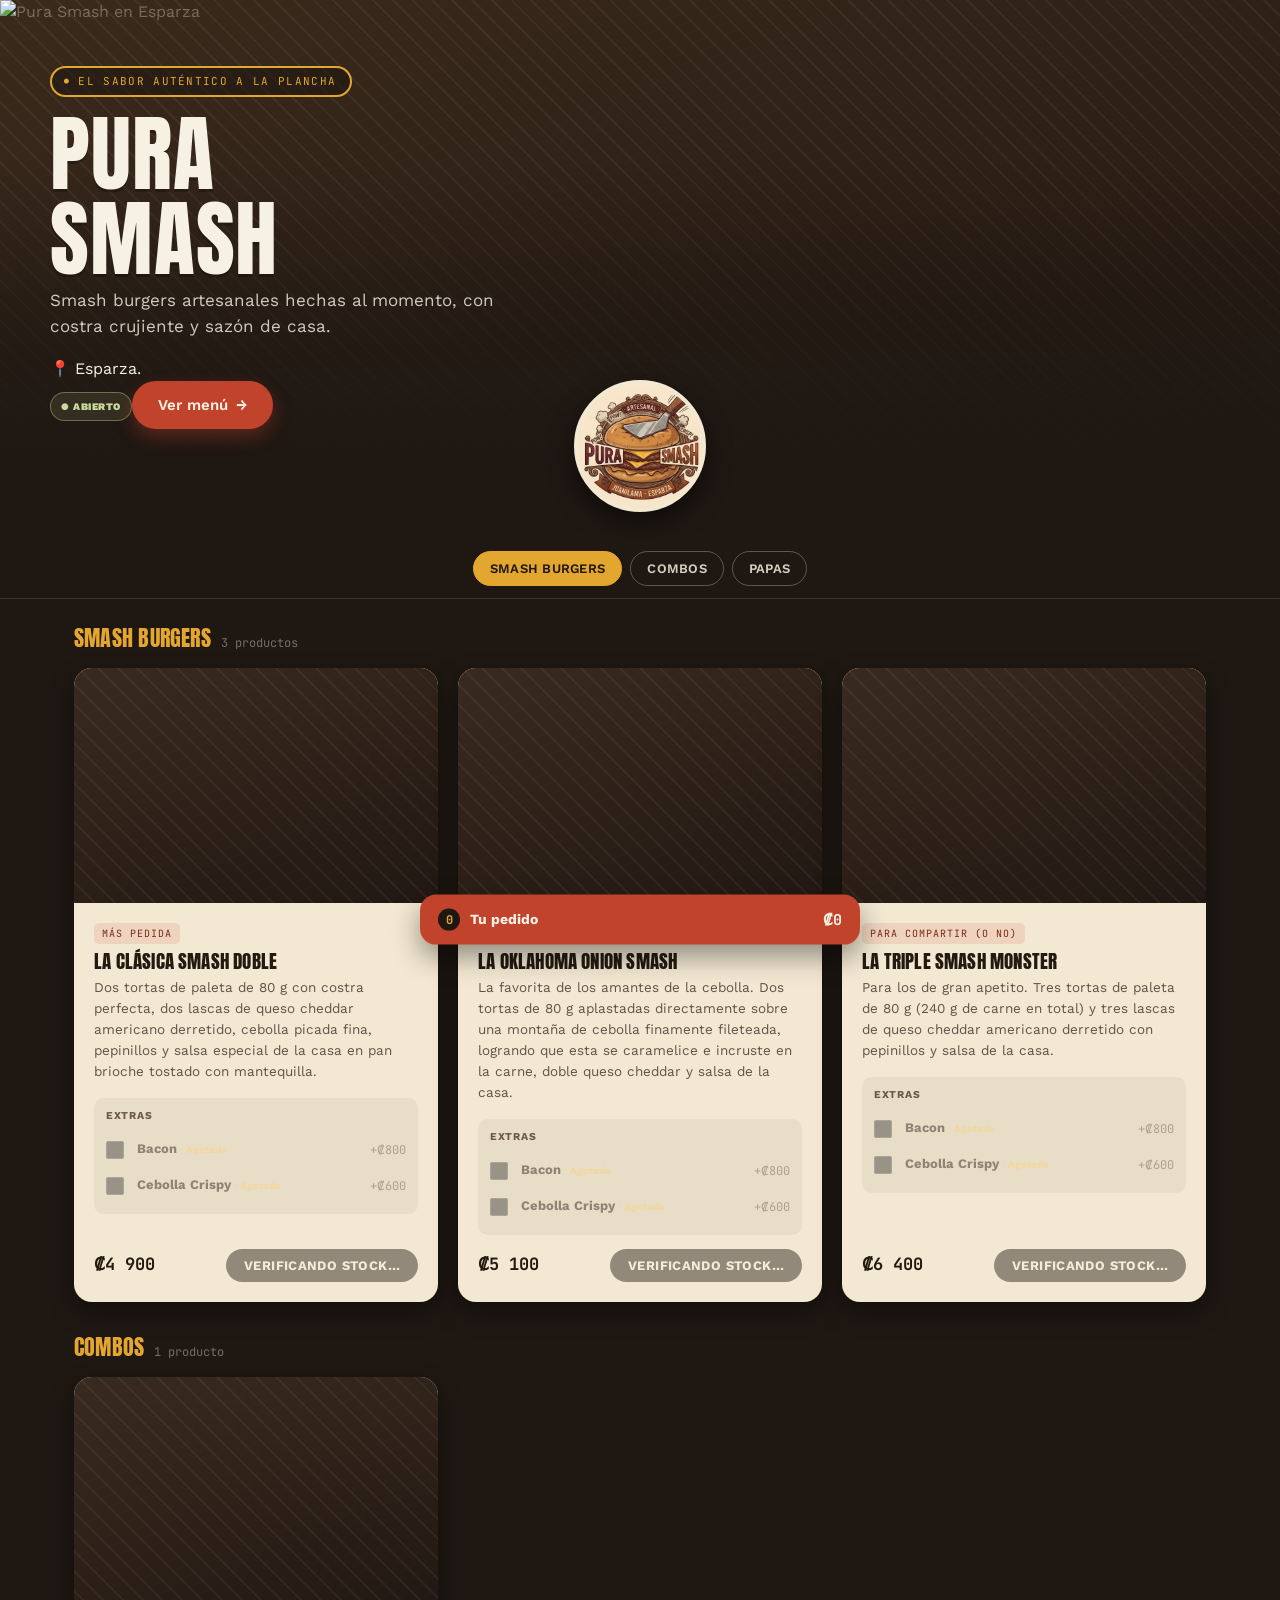
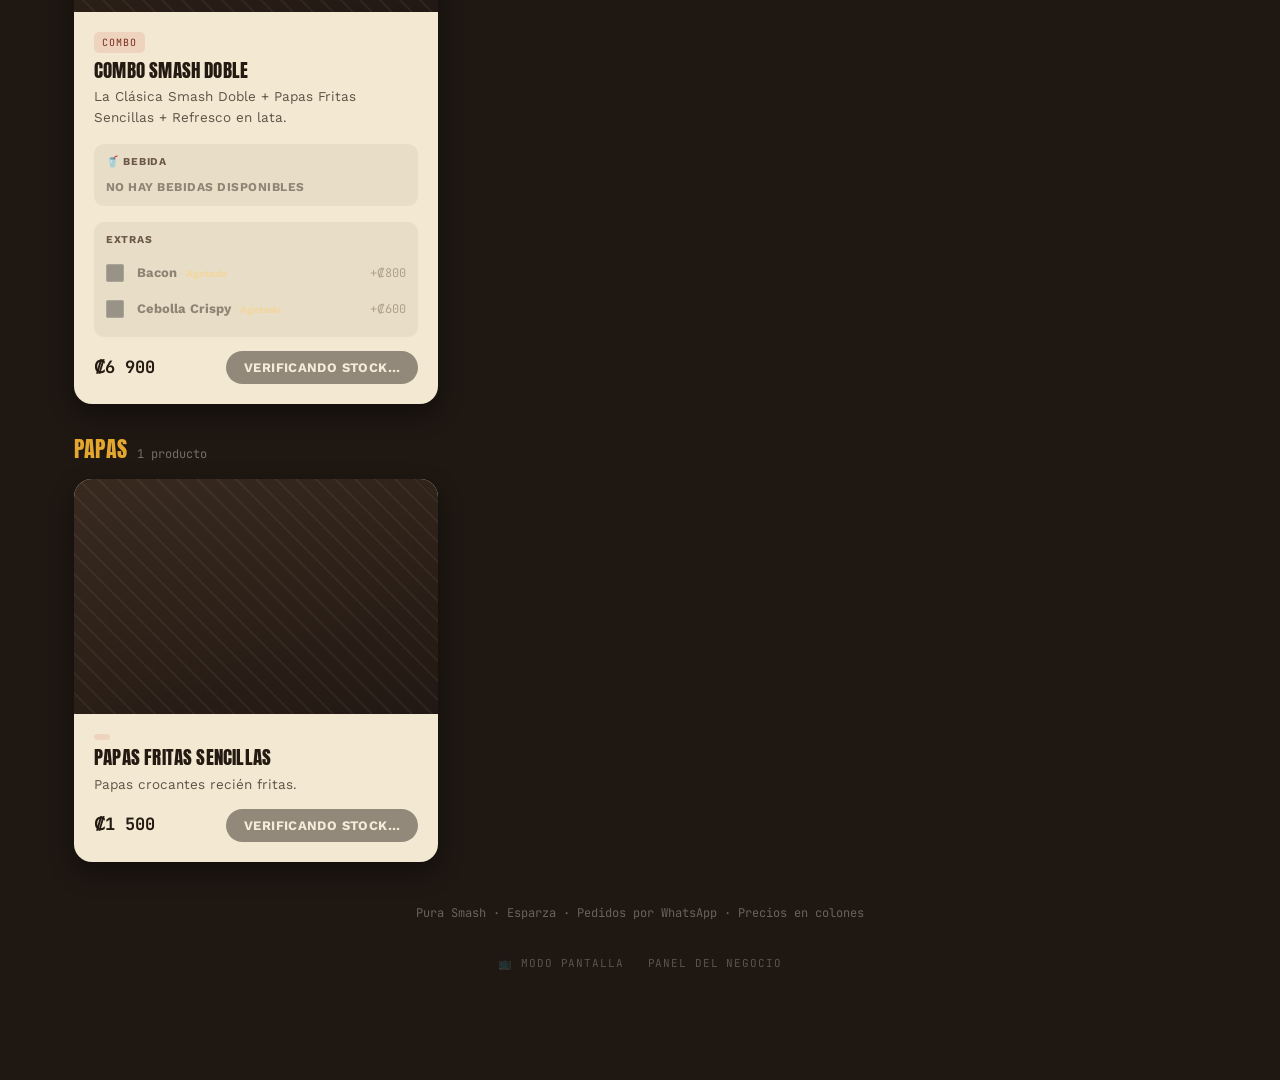
==== commit 71df8b3b: "v50" ====
--- a/index.html
+++ b/index.html
@@ -358,7 +358,8 @@
 const CATEGORIAS = [
 { id: "burgers", nombre: "Smash Burgers" },
 { id: "combos", nombre: "Combos" },
-{ id: "papas-bebidas", nombre: "Papas y Bebidas" }
+{ id: "papas-bebidas", nombre: "Papas" },
+{ id: "bebidas", nombre: "Bebidas" }
 ];
 const PRODUCTOS_BASE = [
 {
@@ -429,12 +430,12 @@
 },
 {
 id: "refresco",
-categoria: "papas-bebidas",
-nombre: "Refresco en Lata (354 ml)",
-descripcion: "Refresco en lata bien fría. Preguntá los sabores disponibles.",
+categoria: "bebidas",
+nombre: "Refresco genérico (legacy)",
+descripcion: "Producto genérico anterior.",
 precio: 1200,
 costo: 400,
-disponible: true,
+disponible: false,
 admiteExtras: false,
 etiqueta: ""
 }
@@ -1035,6 +1036,20 @@
 String(e.nombre || "").trim().length > 0
 );
 }
+function esExtraBebidaCombo(extra){
+return String(extra?.id||"").startsWith("combo-bebida-");
+}
+function extrasParaProducto(producto){
+const todos=extrasDisponibles();
+if(String(producto?.id)==="combo-smash-doble") return todos;
+return todos.filter(e=>!esExtraBebidaCombo(e));
+}
+function bebidasComboDisponibles(){
+return extrasDisponibles().filter(esExtraBebidaCombo).filter(extraDisponibleStock);
+}
+function bebidaComboSeleccionada(productoId){
+return (seleccionExtras[productoId]||[]).map(extraPorId).find(esExtraBebidaCombo)||null;
+}
 async function recargarExtrasDesdeSupabase(){
 await asegurarSupabase();
 const { data, error } = await supabaseClient
@@ -1080,11 +1095,15 @@
 if(extra && !extraDisponibleStock(extra)){ mostrarConfirmacion('Este extra está agotado temporalmente.','error'); return; }
 if(!seleccionExtras[productoId]) seleccionExtras[productoId] = [];
 if(marcado){
+if(esExtraBebidaCombo(extra)){
+seleccionExtras[productoId]=seleccionExtras[productoId].filter(id=>!esExtraBebidaCombo(extraPorId(id)));
+}
 if(!seleccionExtras[productoId].includes(extraId)) seleccionExtras[productoId].push(extraId);
 }else{
 seleccionExtras[productoId] = seleccionExtras[productoId].filter(id => id !== extraId);
 }
-actualizarControlCantidad(productoId);
+if(String(productoId)==="combo-smash-doble") renderMenu();
+else actualizarControlCantidad(productoId);
 }
 /* ============================================================
 6. RENDER DEL MENÚ (vista cliente)
@@ -1117,7 +1136,8 @@
 }
 function renderNav(){
 const nav = document.getElementById("cat-nav");
-nav.innerHTML = CATEGORIAS.map((c,i) =>
+const catsVisibles=CATEGORIAS.filter(c=>PRODUCTOS.some(p=>productoVisibleEnMenu(p)&&p.categoria===c.id));
+nav.innerHTML = catsVisibles.map((c,i) =>
 `<button class="cat-btn${i===0 ? " active" : ""}" data-cat="${c.id}" onclick="irACategoria('${c.id}')">${c.nombre}</button>`
 ).join("");
 }
@@ -1155,6 +1175,7 @@
 }
 }
 function renderMenu(){
+renderNav();
 const root = document.getElementById("menu-root");
 root.innerHTML = CATEGORIAS.map(cat => {
 const items = PRODUCTOS.filter(p => productoVisibleEnMenu(p) && p.categoria === cat.id);
@@ -1197,7 +1218,9 @@
 const vigente=precioVigente(p);
 const precioActual=Number(vigente.precio)||precioBase;
 const tienePromo=!!promo && precioActual < precioBase;
-const extrasDisp=p.admiteExtras ? extrasDisponibles() : [];
+const extrasDisp=p.admiteExtras ? extrasParaProducto(p) : [];
+const bebidasCombo=String(p.id)==="combo-smash-doble" ? extrasDisp.filter(esExtraBebidaCombo) : [];
+const extrasNormales=extrasDisp.filter(e=>!esExtraBebidaCombo(e));
 const stockProd=stockProducto(p.id);
 const agotadoStock=!productoDisponibleStock(p);
 const seleccion=seleccionExtras[p.id] || [];
@@ -1226,10 +1249,25 @@
 <span class="promo-saving">Ahorrás ${money(precioBase-precioActual)}</span>
 </div>
 ` : ""}
-${extrasDisp.length ? `
+${bebidasCombo.length ? `
+<div class="extras-box combo-drink-box">
+<div class="extras-label">🥤 Elegí tu bebida</div>
+<div class="stock-note" style="margin-bottom:8px">Incluí exactamente una bebida con tu combo.</div>
+${bebidasCombo.map(e=>{
+const nombreExtra=String(e.nombre||"").trim()||"Bebida";
+return `
+<label class="extra-chip ${extraDisponibleStock(e)?"":"stock-out"}" data-extra-id="${escAttr(e.id)}">
+<input type="radio" name="combo-bebida-${escAttr(p.id)}" ${seleccion.includes(e.id)?"checked":""} ${extraDisponibleStock(e)?"":"disabled"} onchange="toggleExtraSeleccion('${p.id}','${e.id}', this.checked)">
+<span class="extra-name">${escHtml(nombreExtra)}</span>
+<span class="extra-price">${Number(e.precio)>0?`+${money(e.precio)}`:"Incluida"}</span>
+</label>`;
+}).join("")}
+</div>
+` : String(p.id)==="combo-smash-doble" ? `<div class="extras-box"><div class="extras-label">🥤 Bebida</div><div class="sold-out-label">No hay bebidas disponibles</div></div>` : ""}
+${extrasNormales.length ? `
 <div class="extras-box">
 <div class="extras-label">Extras</div>
-${extrasDisp.map(e => {
+${extrasNormales.map(e => {
 const nombreExtra=String(e.nombre||"").trim()||"Extra";
 return `
 <label class="extra-chip ${extraDisponibleStock(e)?"":"stock-out"}" data-extra-id="${escAttr(e.id)}">
@@ -1245,7 +1283,7 @@
 ${!STOCK_MENU_LISTO
 ? `<button class="add-btn" type="button" disabled>Verificando stock…</button>`
 : !productoDisponibleStock(p)
-? `<span class="sold-out-label">Agotado temporalmente</span>${stockProd?.maximo===0?`<div class="stock-note">Sin stock suficiente para prepararlo</div>`:""}`
+? `<span class="sold-out-label">Agotado temporalmente</span>`
 : renderControlCantidad(p.id)}
 </div>
 </div>
@@ -1266,6 +1304,7 @@
 if(!pedidosPublicosAbiertos()) return `<button class="add-btn" type="button" disabled aria-disabled="true">Cerrado</button>`;
 const p=PRODUCTOS.find(x=>String(x.id)===String(productoId));
 if(!p || !productoDisponibleStock(p)) return `<span class="sold-out-label">Agotado temporalmente</span>`;
+if(String(productoId)==="combo-smash-doble" && !bebidaComboSeleccionada(productoId)) return `<button class="add-btn" type="button" disabled>Elegí una bebida</button>`;
 const clave=claveLinea(productoId,seleccionExtras[productoId]);
 const cant=(carrito[clave]&&carrito[clave].cantidad)||0;
 const max=maxProductoStock(productoId);
@@ -1292,6 +1331,7 @@
 if(bloquearPedidoSiCerrado()) return;
 const p=PRODUCTOS.find(p=>String(p.id)===String(productoId));
 if(!p || !productoDisponibleStock(p)){ mostrarConfirmacion('Este producto está agotado temporalmente.','error'); return; }
+if(String(productoId)==="combo-smash-doble" && !bebidaComboSeleccionada(productoId)){ mostrarConfirmacion('Elegí una bebida para tu Combo Smash Doble.','error'); return; }
 const max=maxProductoStock(productoId);
 if(max!==null && cantidadProductoEnCarrito(productoId)>=max){ mostrarConfirmacion('Ya alcanzaste la cantidad disponible de este producto.','error'); return; }
 registrarEventoAnalytics('add_to_cart',{producto_id:String(productoId)});
@@ -2319,7 +2359,7 @@
 }else{
 root.innerHTML=lineasPedidoLocal.map((l,i)=>{
 const producto=PRODUCTOS.find(p=>String(p.id)===String(l.productoId));
-const extrasDisp=producto?.admiteExtras ? extrasDisponibles() : [];
+const extrasDisp=producto?.admiteExtras ? extrasParaProducto(producto) : [];
 const seleccion=(l.extrasIds||[]).map(String);
 return `
 <div class="local-order-item-card">
@@ -2334,10 +2374,10 @@
 </div>
 ${extrasDisp.length ? `
 <div class="local-order-extras">
-<div class="local-order-extras-title">Extras</div>
+<div class="local-order-extras-title">${String(producto?.id)==="combo-smash-doble"?"Extras y bebida":"Extras"}</div>
 ${extrasDisp.map(e=>`
 <label class="local-extra-chip">
-<input type="checkbox"
+<input type="${esExtraBebidaCombo(e)?"radio":"checkbox"}" ${esExtraBebidaCombo(e)?`name="local-combo-bebida-${i}"`:""}
 ${seleccion.includes(String(e.id)) ? "checked" : ""}
 onchange="toggleExtraPedidoLocal(${i},'${escAttr(e.id)}',this.checked)">
 <span>${escHtml(e.nombre)}</span>
@@ -2366,6 +2406,8 @@
 if(!linea) return;
 linea.extrasIds=(linea.extrasIds||[]).map(String);
 if(checked){
+const ex=extraPorId(String(extraId));
+if(esExtraBebidaCombo(ex)) linea.extrasIds=linea.extrasIds.filter(id=>!esExtraBebidaCombo(extraPorId(id)));
 if(!linea.extrasIds.includes(String(extraId))) linea.extrasIds.push(String(extraId));
 }else{
 linea.extrasIds=linea.extrasIds.filter(id=>id!==String(extraId));
@@ -2406,6 +2448,13 @@
 return itemsPedidoLocal().reduce((s,it)=>s+it.subtotal,0);
 }
 async function registrarPedidoLocal(){
+for(const linea of lineasPedidoLocal){
+ if(String(linea.productoId)==="combo-smash-doble" && !(linea.extrasIds||[]).some(id=>esExtraBebidaCombo(extraPorId(String(id))))){
+  mostrarConfirmacion("Elegí una bebida para cada Combo Smash Doble.","error");
+  return;
+ }
+}
+
 const items=itemsPedidoLocal();
 if(!items.length){
 mostrarConfirmacion("Agregá al menos un producto.","error");
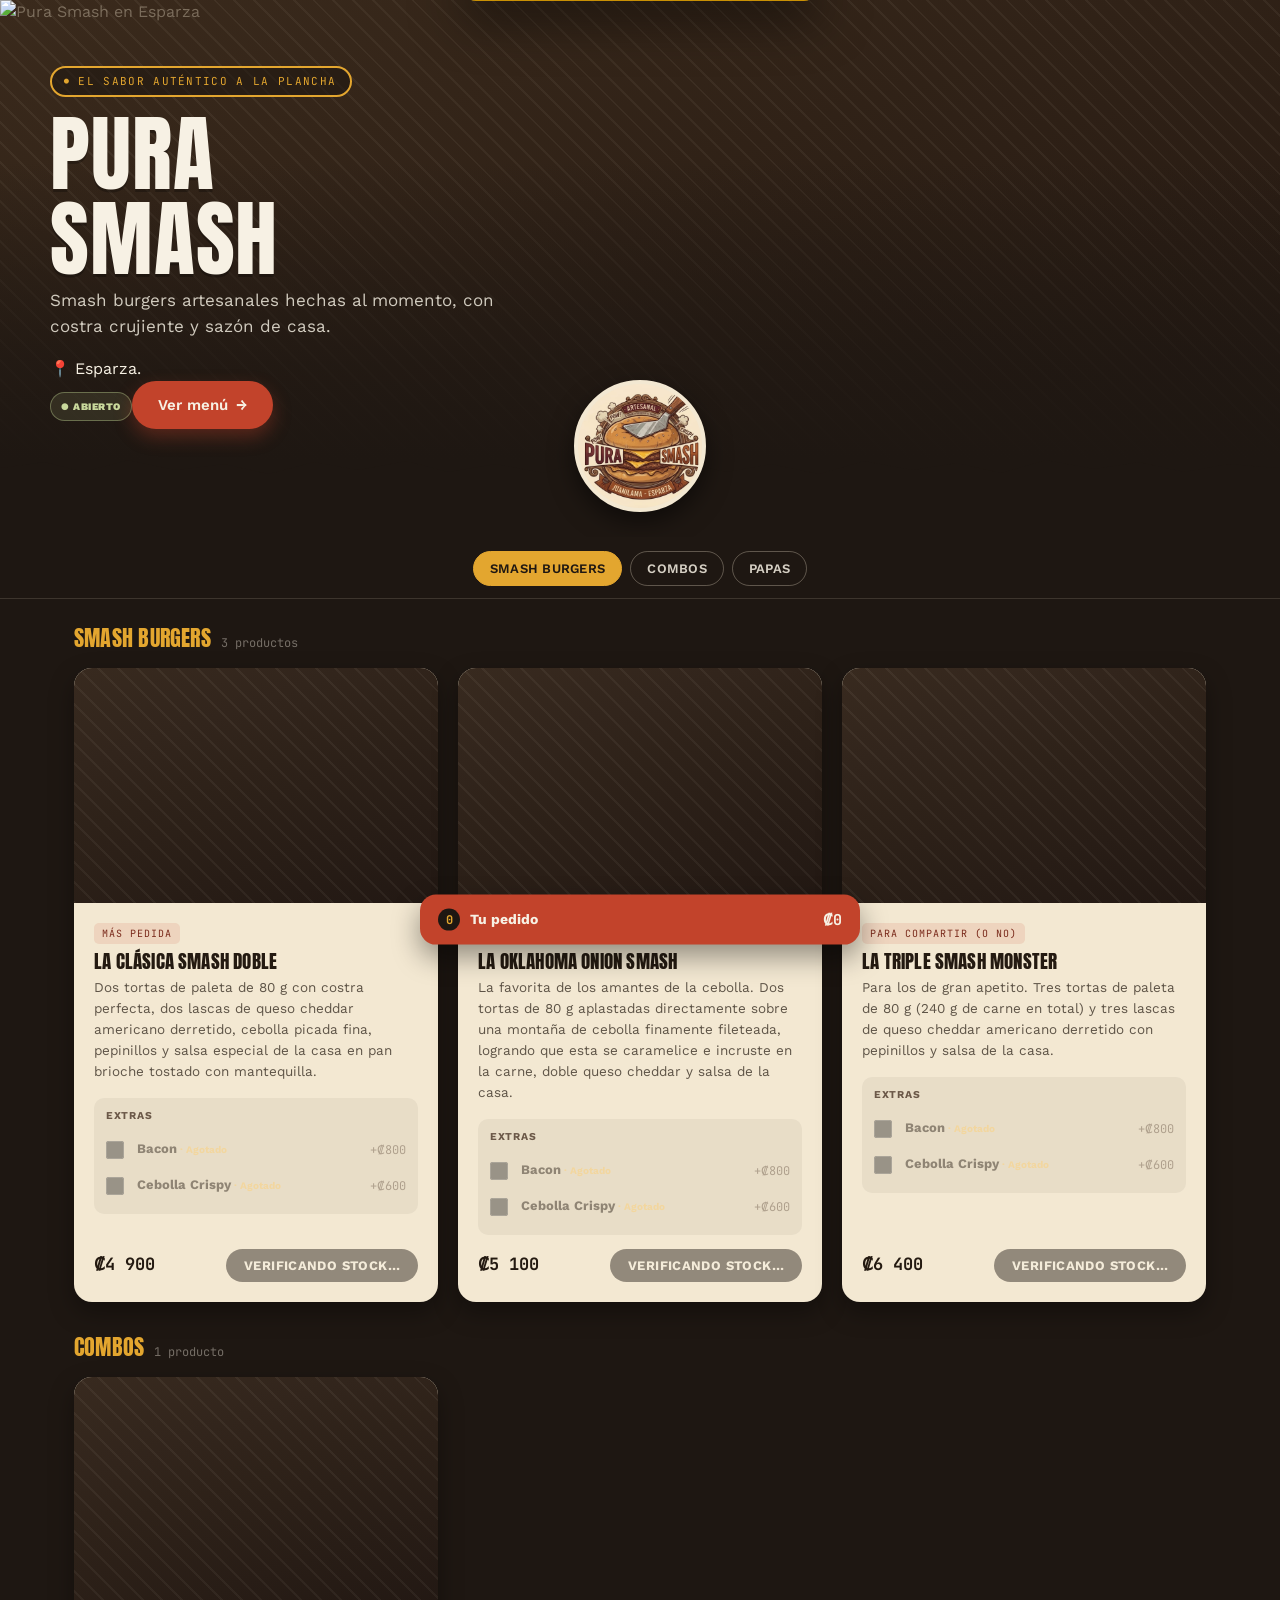
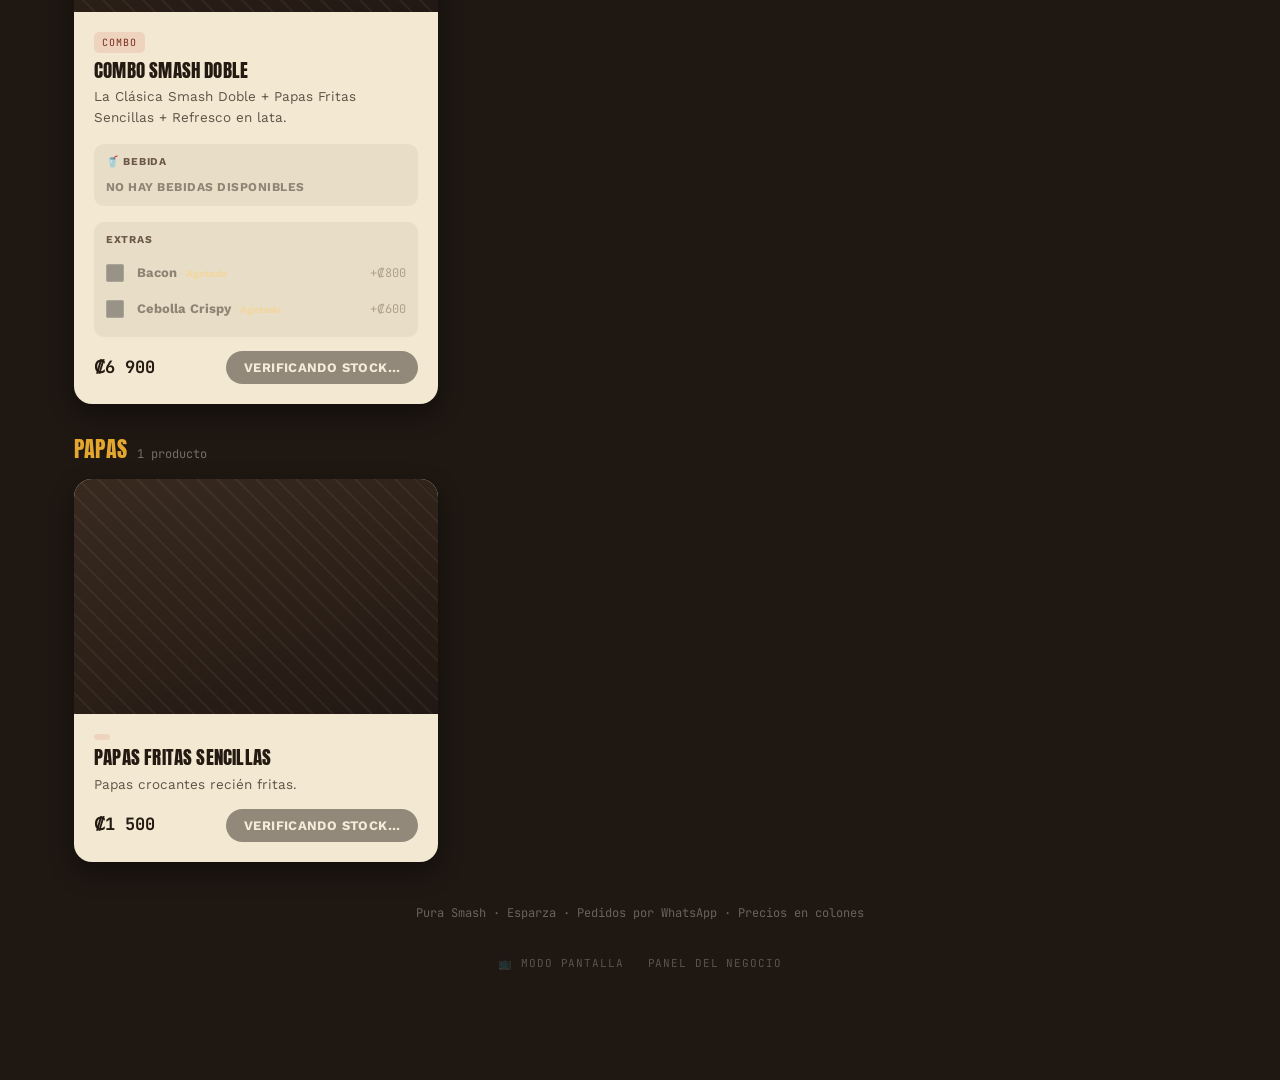
==== commit e7e41109: "v54+ achievements" ====
--- a/index.html
+++ b/index.html
@@ -222,7 +222,9 @@
 .stock-note{font-size:11px;color:#ffcf70;font-weight:700;margin-top:4px;line-height:1.25}.stock-note.ok{color:#9de7b0}.extra-chip.stock-out{opacity:.45}.extra-chip.stock-out input{cursor:not-allowed}.extra-chip.stock-out .extra-name:after{content:" · Agotado";font-size:10px;color:#ffcf70;font-weight:700}
 .add-btn:disabled,.stepper button:disabled{opacity:.45;cursor:not-allowed}
 </style>
-</head><body><div class="mobile-brandbar" aria-label="Cabecera de Pura Smash"><button class="mobile-menu-trigger" type="button" onclick="irAlMenu()" aria-label="Ir al menú"><span></span><span></span><span></span><small>MENÚ</small></button><div class="mobile-brand-copy"><strong>PURA SMASH</strong><span>SMASH BURGERS ARTESANALES</span></div></div><header class="hero"><div class="photo" id="hero-photo"><img id="hero-cover-img" src="https://hofmqfujmtmflcjutjvu.supabase.co/storage/v1/object/public/sitio/portada/1787285614749.jpg" alt="Pura Smash en Esparza" fetchpriority="high" loading="eager" decoding="async"></div><div class="logo-badge"><img src="[data-uri]" alt="Logo de Pura Smash"></div><div class="hero-content"><span class="stamp">El sabor auténtico a la plancha</span><h1>Pura<br>Smash</h1><p>Smash burgers artesanales hechas al momento, con costra crujiente y sazón de casa.</p><div class="hero-location"><span aria-hidden="true">📍</span> Esparza.</div><div class="hero-business-status open" id="hero-business-status">● Abierto</div><div class="closed-order-banner hidden" id="closed-order-banner"><strong>Estamos cerrados en este momento</strong><span>Podés ver el menú, pero los pedidos en línea están pausados hasta que volvamos a abrir.</span></div><button class="btn btn-primary" onclick="irAlMenu()">Ver menú <span class="arrow">→</span></button></div></header><div class="char-edge"><svg viewBox="0 0 400 28" preserveAspectRatio="none"><path d="M0,10 L14,4 L26,14 L40,2 L55,12 L70,6 L84,16 L98,4 L112,12 L127,3 L140,14 L155,6 L170,15 L184,2 L198,11 L213,4 L227,14 L241,6 L256,16 L270,3 L285,12 L299,5 L313,15 L327,2 L342,11 L356,4 L370,14 L384,6 L400,10 L400,28 L0,28 Z" fill="#1E1712"></path></svg></div><nav class="cat-nav" id="cat-nav"></nav><section id="loyalty-fixed" class="loyalty-fixed-section hidden" aria-label="Tarjeta de cliente frecuente">
+<style>
+#tab-logros{padding-bottom:10px}.ach-hero{display:flex;justify-content:space-between;gap:18px;align-items:center;padding:22px;border:1px solid rgba(255,184,0,.24);border-radius:18px;background:linear-gradient(135deg,#21180f,#151210);margin-bottom:14px}.ach-hero span{font-size:11px;letter-spacing:.14em;color:#ffb800;font-weight:800}.ach-hero h3{font-family:Anton,Impact,sans-serif;font-size:34px;letter-spacing:.04em;margin:4px 0}.ach-hero p{margin:0;color:#bcb3a8}.ach-level{min-width:150px;text-align:center;background:#ffb800;color:#1b130b;border-radius:14px;padding:12px}.ach-level b,.ach-level strong{display:block}.ach-level b{font-size:11px;text-transform:uppercase}.ach-level strong{font-size:16px;margin-top:3px}.ach-kpis{display:grid;grid-template-columns:repeat(4,1fr);gap:10px}.ach-kpis>div{background:#191512;border:1px solid #332a22;border-radius:14px;padding:14px}.ach-kpis span{display:block;color:#a99f95;font-size:11px}.ach-kpis b{display:block;font-size:20px;margin-top:4px}.ach-title{display:flex;justify-content:space-between;gap:12px;align-items:end;margin:22px 2px 10px}.ach-title h4{margin:0;font-size:17px}.ach-title span{font-size:11px;color:#998f85}.ach-grid{display:grid;grid-template-columns:repeat(3,1fr);gap:10px}.ach-card{position:relative;background:#191512;border:1px solid #332a22;border-radius:16px;padding:16px;overflow:hidden}.ach-card.done{border-color:rgba(65,205,120,.45);box-shadow:inset 0 0 0 1px rgba(65,205,120,.08)}.ach-card.secret{background:repeating-linear-gradient(135deg,#181411,#181411 10px,#1d1814 10px,#1d1814 20px)}.ach-status{position:absolute;right:10px;top:10px;font-size:9px;font-weight:800;color:#b5aa9e}.ach-card.done .ach-status{color:#55d687}.ach-icon{font-size:27px;margin:4px 0 9px}.ach-card h4{font-size:15px;margin:0 0 5px}.ach-card p{font-size:12px;color:#a99f95;margin:0 0 12px;min-height:34px}.ach-bar{height:7px;background:#302821;border-radius:99px;overflow:hidden}.ach-bar i{display:block;height:100%;background:#ffb800;border-radius:99px}.ach-card.done .ach-bar i{background:#55d687}.ach-meta{display:flex;justify-content:space-between;gap:8px;margin-top:7px;font-size:10px;color:#a99f95}.ach-helper{margin:10px 0}.ach-helper label,.ach-helper small{display:block;font-size:10px;color:#a99f95}.ach-helper>div{display:flex;gap:6px;margin:5px 0}.ach-helper input{min-width:0;flex:1;background:#100e0c;border:1px solid #3a3028;color:white;border-radius:9px;padding:9px}.achievement-unlocked-toast{position:fixed;z-index:99999;left:50%;top:20px;transform:translate(-50%,-160%);background:#17120e;border:2px solid #ffb800;border-radius:16px;padding:14px 20px;box-shadow:0 16px 50px #0009;display:grid;gap:3px;text-align:center;transition:.35s ease;min-width:min(360px,calc(100vw - 30px))}.achievement-unlocked-toast.show{transform:translate(-50%,0)}.achievement-unlocked-toast small{color:#ffb800;font-weight:900;letter-spacing:.08em}.achievement-unlocked-toast strong{font-size:18px}.achievement-unlocked-toast span{color:#bcb3a8;font-size:11px}@media(max-width:850px){.ach-grid{grid-template-columns:1fr 1fr}.ach-kpis{grid-template-columns:1fr 1fr}.ach-hero{align-items:flex-start;flex-direction:column}.ach-level{width:100%}}@media(max-width:540px){.ach-grid{grid-template-columns:1fr}.ach-hero h3{font-size:29px}}
+</style></head><body><div class="mobile-brandbar" aria-label="Cabecera de Pura Smash"><button class="mobile-menu-trigger" type="button" onclick="irAlMenu()" aria-label="Ir al menú"><span></span><span></span><span></span><small>MENÚ</small></button><div class="mobile-brand-copy"><strong>PURA SMASH</strong><span>SMASH BURGERS ARTESANALES</span></div></div><header class="hero"><div class="photo" id="hero-photo"><img id="hero-cover-img" src="https://hofmqfujmtmflcjutjvu.supabase.co/storage/v1/object/public/sitio/portada/1787285614749.jpg" alt="Pura Smash en Esparza" fetchpriority="high" loading="eager" decoding="async"></div><div class="logo-badge"><img src="[data-uri]" alt="Logo de Pura Smash"></div><div class="hero-content"><span class="stamp">El sabor auténtico a la plancha</span><h1>Pura<br>Smash</h1><p>Smash burgers artesanales hechas al momento, con costra crujiente y sazón de casa.</p><div class="hero-location"><span aria-hidden="true">📍</span> Esparza.</div><div class="hero-business-status open" id="hero-business-status">● Abierto</div><div class="closed-order-banner hidden" id="closed-order-banner"><strong>Estamos cerrados en este momento</strong><span>Podés ver el menú, pero los pedidos en línea están pausados hasta que volvamos a abrir.</span></div><button class="btn btn-primary" onclick="irAlMenu()">Ver menú <span class="arrow">→</span></button></div></header><div class="char-edge"><svg viewBox="0 0 400 28" preserveAspectRatio="none"><path d="M0,10 L14,4 L26,14 L40,2 L55,12 L70,6 L84,16 L98,4 L112,12 L127,3 L140,14 L155,6 L170,15 L184,2 L198,11 L213,4 L227,14 L241,6 L256,16 L270,3 L285,12 L299,5 L313,15 L327,2 L342,11 L356,4 L370,14 L384,6 L400,10 L400,28 L0,28 Z" fill="#1E1712"></path></svg></div><nav class="cat-nav" id="cat-nav"></nav><section id="loyalty-fixed" class="loyalty-fixed-section hidden" aria-label="Tarjeta de cliente frecuente">
 <div class="loyalty-fixed-card loyalty-card" id="loyalty-modal-card">
 <div class="loyalty-fixed-head">
 <div>
@@ -241,7 +243,7 @@
 <div style="display:flex;justify-content:center;align-items:center;gap:8px;flex-wrap:wrap;margin:0 12px 10px;">
   <button class="admin-link" type="button" onclick="window.open('/pantalla.html','_blank','noopener')">📺 Modo pantalla</button>
   <button class="admin-link" type="button" onclick="abrirAdmin()">Panel del negocio</button>
-</div></div></div></div><div class="cart-bar" id="cart-bar" onclick="abrirCarrito()"><div class="left"><span class="badge" id="cart-count">0</span><span class="label">Tu pedido</span></div><span class="total" id="cart-total">₡0</span></div><div class="sheet-overlay" id="sheet-carrito"><div class="sheet"><div class="sheet-handle"></div><div class="sheet-header"><h2>Tu pedido</h2><button class="icon-btn" onclick="cerrarHoja('sheet-carrito')" aria-label="Cerrar">✕</button></div><div id="lineas-carrito"></div><div class="totals" id="totales-carrito"></div><button class="btn btn-primary" id="btn-continuar" onclick="irAEntrega()">Continuar con Express</button></div></div><div class="sheet-overlay" id="sheet-entrega"><div class="sheet"><div class="sheet-handle"></div><div class="sheet-header"><h2>Entrega Express</h2><button class="icon-btn" onclick="cerrarHoja('sheet-entrega')" aria-label="Cerrar">✕</button></div><div class="fulfill-option selected" id="opt-entrega" aria-label="Entrega Express"><span class="fi-icon">🛵</span><span><span class="fi-title" style="display:block;">Entrega Express</span><span class="fi-sub">Compartí tu ubicación para coordinar la entrega.</span></span></div><div id="campos-entrega"><div class="field"><label for="input-nombre">Tu nombre</label><input type="text" id="input-nombre" placeholder="Nombre" autocomplete="name"></div><div class="field"><label for="input-telefono">WhatsApp para avisarte cuando esté listo</label><input type="tel" id="input-telefono" placeholder="Ej: 89810775" inputmode="tel" autocomplete="tel" maxlength="16"><small style="display:block;margin-top:5px;color:rgba(247,241,228,.48);font-size:11px;">Lo usamos únicamente para identificar tu pedido y avisarte por WhatsApp.</small></div><div class="field" id="campo-direccion"><label for="input-direccion">Señas / dirección</label><textarea id="input-direccion" placeholder="Señas exactas o punto de referencia"></textarea></div><div class="field"><label>Ubicación de entrega</label><div class="location-share"><p class="location-help">Podés usar tu ubicación actual o elegir cualquier punto de destino directamente en el mapa.</p><div class="location-choice"><button type="button" class="location-choice-btn active" id="loc-mia" onclick="elegirTipoUbicacion('mia')">📍 Mi ubicación</button><button type="button" class="location-choice-btn" id="loc-otra" onclick="elegirTipoUbicacion('mapa')">🗺️ Elegir en el mapa</button></div><div id="ubicacion-mia-box"><button type="button" class="a-btn add" id="btn-compartir-ubicacion" onclick="compartirUbicacion()">📍 Usar mi ubicación actual</button></div><div id="ubicacion-otra-box" class="hidden"><div class="map-picker-help"><strong>Tocá el punto exacto de entrega</strong><span>Podés mover y acercar el mapa. El pin dorado será el destino del pedido.</span></div><div id="mapa-entrega" class="delivery-map" aria-label="Mapa para seleccionar ubicación de entrega"></div><div class="map-picker-actions"><button type="button" class="a-btn ghost" onclick="centrarMapaEnMiUbicacion()">📍 Centrar en mí</button><button type="button" class="a-btn add" id="btn-confirmar-punto" onclick="confirmarPuntoMapa()" disabled>✓ Usar este punto</button></div><div id="mapa-coordenadas" class="map-coordinates">Todavía no seleccionaste un punto.</div></div><div id="ubicacion-estado" class="location-status" aria-live="polite">Aún no has indicado la ubicación de entrega.</div><div id="delivery-quote" class="delivery-quote" aria-live="polite"></div></div></div><div class="field"><label for="input-nota">Notas para tu pedido (opcional)</label><textarea id="input-nota" placeholder="Sin cebolla, salsa aparte, etc."></textarea></div></div><button class="btn btn-primary" id="btn-enviar-whatsapp" onclick="enviarPorWhatsapp()">Enviar pedido por WhatsApp</button></div></div><div class="order-success-overlay hidden" id="pedido-exito" aria-hidden="true"><div class="order-success-card"><div class="order-success-icon">✓</div><span class="order-success-eyebrow">PEDIDO REGISTRADO</span><h2>¡Ya prendimos la plancha!</h2><p id="pedido-exito-texto">Tu pedido fue registrado correctamente.</p><div class="order-success-code" id="pedido-exito-codigo"></div><div id="loyalty-card" class="loyalty-card hidden"><h3>🍔 Tarjeta Pura Smash</h3><div id="loyalty-text"></div><div id="loyalty-bites" class="loyalty-bites"></div><div id="loyalty-reward" class="loyalty-reward"></div><div class="loyalty-count-badge" id="loyalty-count">🍔 0/10</div><div class="loyalty-progress-bar"><div id="loyalty-progress" class="loyalty-progress-fill"></div></div></div><div class="order-success-actions"><button class="btn btn-primary" id="pedido-exito-whatsapp" type="button">Abrir WhatsApp</button><button class="btn order-success-secondary" type="button" onclick="nuevoPedidoDesdeExito()">Hacer otro pedido</button><button class="btn order-success-link" type="button" onclick="volverMenuDesdeExito()">Volver al menú</button></div><p class="order-success-note">Tu pedido ya quedó guardado aunque cierres WhatsApp. Guardá el código. Si WhatsApp no se abrió automáticamente, tocá “Abrir WhatsApp”. Te avisaremos por ahí cuando aceptemos y cuando esté listo.</p></div></div><div class="local-order-overlay hidden" id="pedido-local-modal" aria-hidden="true"><div class="local-order-card" role="dialog" aria-modal="true" aria-labelledby="pedido-local-title"><div class="local-order-head"><div><span class="order-code">VENTA PRESENCIAL</span><h2 id="pedido-local-title">Nuevo pedido en local</h2></div><button class="icon-btn" type="button" onclick="cerrarPedidoLocal()" aria-label="Cerrar">✕</button></div><div class="a-field"><label for="local-cliente-nombre">Nombre del cliente (opcional)</label><input type="text" id="local-cliente-nombre" placeholder="Ej: Carlos"></div><div class="a-field"><label for="local-cliente-telefono">WhatsApp (opcional)</label><input type="tel" id="local-cliente-telefono" placeholder="Ej: 89810775" inputmode="tel"></div><div class="admin-section-title" style="margin-top:14px;"><h3>Productos</h3></div><div id="pedido-local-lineas"></div><button class="a-btn ghost" type="button" onclick="agregarLineaPedidoLocal()">+ Agregar producto</button><div class="local-order-total"><span>Total</span><strong id="pedido-local-total">₡0</strong></div><div class="a-field"><label for="local-pedido-nota">Nota (opcional)</label><textarea id="local-pedido-nota" placeholder="Sin cebolla, para llevar, etc."></textarea></div><div class="a-actions"><button class="a-btn ghost" type="button" onclick="cerrarPedidoLocal()">Cancelar</button><button class="a-btn save" type="button" onclick="registrarPedidoLocal()">Registrar pedido</button></div></div></div><div class="inventory-modal-overlay hidden" id="inventario-modal" aria-hidden="true"><div class="inventory-modal-card" role="dialog" aria-modal="true" aria-labelledby="inventario-modal-title"><div class="local-order-head"><div><span class="order-code" id="inventario-modal-eyebrow">INVENTARIO</span><h2 id="inventario-modal-title">Nuevo insumo</h2></div><button class="icon-btn" type="button" onclick="cerrarInventarioModal()" aria-label="Cerrar">✕</button></div><input type="hidden" id="inventario-id"><div class="a-field"><label for="inventario-nombre">Nombre del insumo</label><input type="text" id="inventario-nombre" placeholder="Ej: Carne molida"></div><div class="a-row"><div class="a-field"><label for="inventario-categoria">Categoría</label><select id="inventario-categoria"><option value="Carnes">Carnes</option><option value="Panadería">Panadería</option><option value="Lácteos y quesos">Lácteos y quesos</option><option value="Vegetales">Vegetales</option><option value="Salsas">Salsas</option><option value="Congelados">Congelados</option><option value="Bebidas">Bebidas</option><option value="Empaques">Empaques</option><option value="Limpieza">Limpieza</option><option value="Otros">Otros</option></select></div><div class="a-field"><label for="inventario-unidad">Unidad</label><select id="inventario-unidad"><option value="kg">kg</option><option value="g">g</option><option value="unidad">unidad</option><option value="paquete">paquete</option><option value="litro">litro</option><option value="ml">ml</option><option value="caja">caja</option><option value="bolsa">bolsa</option></select></div></div><div class="a-row"><div class="a-field"><label for="inventario-stock">Stock actual</label><input type="number" min="0" step="0.001" id="inventario-stock" placeholder="0"></div><div class="a-field"><label for="inventario-minimo">Stock mínimo</label><input type="number" min="0" step="0.001" id="inventario-minimo" placeholder="0"></div></div><div class="a-row"><div class="a-field"><label for="inventario-costo">Costo por unidad (₡)</label><input type="number" min="0" step="0.01" id="inventario-costo" placeholder="0"></div><div class="a-field"><label for="inventario-proveedor">Proveedor</label><input type="text" id="inventario-proveedor" placeholder="Ej: Carnes Don Pedro"></div></div><div class="a-field"><label for="inventario-nota">Nota</label><input type="text" id="inventario-nota" placeholder="Marca, presentación, observación..."></div><div class="a-actions"><button class="a-btn ghost" type="button" onclick="cerrarInventarioModal()">Cancelar</button><button class="a-btn save" type="button" onclick="guardarInventarioDesdeModal()">Guardar</button></div></div></div><div class="inventory-modal-overlay hidden" id="movimiento-modal" aria-hidden="true"><div class="inventory-modal-card" role="dialog" aria-modal="true" aria-labelledby="movimiento-modal-title"><div class="local-order-head"><div><span class="order-code">MOVIMIENTO DE STOCK</span><h2 id="movimiento-modal-title">Registrar movimiento</h2></div><button class="icon-btn" type="button" onclick="cerrarMovimientoModal()" aria-label="Cerrar">✕</button></div><input type="hidden" id="movimiento-inventario-id"><div class="a-field"><label for="movimiento-tipo">Tipo</label><select id="movimiento-tipo"><option value="entrada">Entrada / compra</option><option value="salida">Salida / consumo</option><option value="ajuste">Ajuste de inventario</option><option value="merma">Merma / desperdicio</option></select></div><div class="a-field"><label for="movimiento-cantidad">Cantidad</label><input type="number" min="0" step="0.001" id="movimiento-cantidad" placeholder="0"></div><div class="a-field"><label for="movimiento-motivo">Motivo / detalle</label><input type="text" id="movimiento-motivo" placeholder="Ej: Compra semanal, uso de cocina, merma..."></div><div class="a-actions"><button class="a-btn ghost" type="button" onclick="cerrarMovimientoModal()">Cancelar</button><button class="a-btn save" type="button" onclick="guardarMovimientoInventario()">Registrar</button></div></div></div><div class="inventory-modal-overlay hidden" id="receta-modal" aria-hidden="true"><div class="inventory-modal-card" role="dialog" aria-modal="true" aria-labelledby="receta-modal-title"><div class="local-order-head"><div><span class="order-code">RECETA</span><h2 id="receta-modal-title">Agregar ingrediente</h2></div><button class="icon-btn" type="button" onclick="cerrarRecetaModal()" aria-label="Cerrar">✕</button></div><input type="hidden" id="receta-tipo"><input type="hidden" id="receta-parent-id"><input type="hidden" id="receta-linea-id"><div class="a-field"><label for="receta-inventario-id">Insumo</label><select id="receta-inventario-id"></select></div><div class="a-field"><label for="receta-cantidad">Cantidad consumida por unidad vendida</label><input type="number" id="receta-cantidad" min="0.001" step="0.001" placeholder="Ej: 0.160"><small class="config-help-inline">Usá la misma unidad del inventario. Ej: si carne está en kg, 160 g = 0.160 kg.</small></div><div class="a-actions"><button class="a-btn ghost" onclick="cerrarRecetaModal()">Cancelar</button><button class="a-btn save" onclick="guardarLineaReceta()">Guardar ingrediente</button></div></div></div><div class="pin-gate hidden" id="pin-gate"><div class="pin-box"><h2>Panel del negocio</h2><p>Ingresá con tu usuario administrador de Supabase.</p><input type="email" id="admin-email" autocomplete="username" placeholder="Correo del administrador"><input type="password" id="admin-password" autocomplete="current-password" placeholder="Contraseña"><div class="pin-error" id="pin-error"></div><div class="a-actions" style="margin-top:0;"><button class="a-btn ghost" onclick="cerrarPinGate()">Cancelar</button><button class="a-btn save" onclick="verificarPin()">Entrar</button></div></div></div><div class="admin-view hidden" id="vista-admin"><div class="admin-header"><div class="admin-header-top"><h1>Panel · Pura Smash</h1><button class="icon-btn" onclick="cerrarPanelSinCerrarSesion()" aria-label="Cerrar panel y volver al menú sin cerrar sesión">✕</button></div><div class="admin-tabs"><button class="admin-tab active" data-tab="pedidos" onclick="cambiarTabAdmin('pedidos')">Pedidos <span class="tab-order-badge hidden" id="pedidos-tab-badge">0</span></button><button class="admin-tab" data-tab="productos" onclick="cambiarTabAdmin('productos')">Productos</button><button class="admin-tab" data-tab="extras" onclick="cambiarTabAdmin('extras')">Extras</button><button class="admin-tab" data-tab="promos" onclick="cambiarTabAdmin('promos')">Promociones</button><button class="admin-tab" data-tab="contabilidad" onclick="cambiarTabAdmin('contabilidad')">Contabilidad</button><button class="admin-tab" data-tab="estadisticas" onclick="cambiarTabAdmin('estadisticas')">Estadísticas</button><button class="admin-tab" data-tab="fidelidad" onclick="cambiarTabAdmin('fidelidad')">🍔 Fidelidad</button><button class="admin-tab" data-tab="inventario" onclick="cambiarTabAdmin('inventario')">Inventario</button><button class="admin-tab" data-tab="configuracion" onclick="cambiarTabAdmin('configuracion')">Configuración</button></div></div><div class="admin-body"><div id="tab-pedidos"><div class="admin-section-title"><h3>Pedidos en tiempo real</h3><div style="display:flex;gap:8px;flex-wrap:wrap;justify-content:flex-end;"><span class="realtime-status connecting" id="realtime-pedidos-status" title="Estado de pedidos en tiempo real">● Conectando</span><button class="a-btn ghost hidden" id="btn-instalar-pwa" style="flex:none;padding:7px 12px;" onclick="instalarPuraSmash()">⬇ Instalar app</button><button class="a-btn sound-toggle" id="btn-sonidos-pedidos" style="flex:none;padding:7px 12px;" onclick="toggleSonidosPedidos()">🔇 Activar sonidos</button><button class="a-btn add" style="flex:none;padding:7px 12px;" onclick="abrirPedidoLocal()">+ Nuevo pedido en local</button><button class="a-btn ghost" style="flex:none;padding:7px 12px;" onclick="recargarPedidosAdmin(true)">↻ Actualizar</button></div></div><div class="kpi-grid" id="kpi-pedidos"></div><div class="order-priority-legend"><span><i class="priority-dot normal"></i> Normal</span><span><i class="priority-dot atencion"></i> Atención desde 12 min</span><span><i class="priority-dot urgente"></i> Urgente desde 18 min</span></div><div class="admin-card order-filter-card"><div class="a-row"><div class="a-field"><label for="pedido-filtro-estado">Estado</label><select id="pedido-filtro-estado" onchange="renderPedidosAdmin()"><option value="activos">Activos</option><option value="todos">Todos</option><option value="pendiente">Pendientes</option><option value="preparando">Preparando</option><option value="listo">Listos</option><option value="entregado">Entregados</option><option value="cancelado">Cancelados</option></select></div><div class="a-field"><label for="pedido-buscar">Buscar</label><input type="text" id="pedido-buscar" placeholder="Código, nombre o teléfono" oninput="renderPedidosAdmin()"></div></div></div><div id="admin-pedidos-lista"></div></div><div id="tab-productos" class="hidden"><div id="admin-productos-lista"></div><button class="a-btn add" onclick="adminNuevoProducto()">+ Agregar producto</button></div><div id="tab-extras" class="hidden"><div class="a-empty" style="border-style:solid;text-align:left;margin-bottom:14px;">Los extras que actives acá aparecen para que el cliente los agregue a sus hamburguesas (bacon, cebolla crispy, etc.). Cada producto decide, en su propia ficha, si admite extras.</div><div id="admin-extras-lista"></div><button class="a-btn add" onclick="adminNuevoExtra()">+ Agregar extra</button></div><div id="tab-promos" class="hidden"><div id="admin-promos-lista"></div><button class="a-btn add" onclick="adminNuevaPromo()">+ Agregar promoción</button></div><div id="tab-contabilidad" class="hidden"><div class="admin-section-title"><h3>Hoy</h3></div><div class="kpi-grid" id="kpi-hoy"></div><div class="admin-section-title"><h3>Resumen mensual</h3></div><div class="admin-card accounting-filter-card"><div class="a-row accounting-filters"><div class="a-field"><label for="conta-mes">Mes</label><select id="conta-mes" onchange="cambiarMesContabilidad()"></select></div><div class="a-field"><label for="conta-anio">Año</label><select id="conta-anio" onchange="cambiarAnioContabilidad()"></select></div></div></div><div class="kpi-grid monthly-kpis" id="kpi-mes"></div><div class="admin-section-title"><h3>Análisis mensual</h3><button class="a-btn save export-excel-btn" style="flex:none;padding:8px 14px;" onclick="descargarExcelContabilidad()">⬇ Excel</button></div><div class="admin-card accounting-insights" id="conta-insights-mes"></div><div class="chart-switcher" id="conta-chart-switcher"><button class="chart-switch active" data-chart="flujo" onclick="cambiarGraficoConta('flujo')">Flujo diario</button><button class="chart-switch" data-chart="acumulado" onclick="cambiarGraficoConta('acumulado')">Acumulado</button><button class="chart-switch" data-chart="productos" onclick="cambiarGraficoConta('productos')">Productos</button><button class="chart-switch" data-chart="gastos" onclick="cambiarGraficoConta('gastos')">Gastos</button></div><div class="monthly-charts" id="graficos-mes"></div><div class="admin-section-title"><h3>Resumen anual</h3></div><div class="annual-summary" id="resumen-anual"></div><div class="admin-section-title"><h3>Registrar gasto</h3></div><div class="admin-card expense-form"><div class="a-row expense-row"><div class="a-field"><label for="gasto-fecha">Fecha</label><input type="date" id="gasto-fecha"></div><div class="a-field"><label for="gasto-categoria">Categoría</label><select id="gasto-categoria" onchange="actualizarCamposGastoInventario()"><option value="Insumos">Insumos</option><option value="Electricidad">Electricidad</option><option value="Gas">Gas</option><option value="Agua">Agua</option><option value="Empaques">Empaques</option><option value="Publicidad">Publicidad</option><option value="Transporte">Transporte</option><option value="Mantenimiento">Mantenimiento</option><option value="Alquiler">Alquiler</option><option value="Salarios">Salarios</option><option value="Impuestos">Impuestos</option><option value="Otros">Otros</option></select></div></div><div class="a-field"><label for="gasto-descripcion">Descripción</label><input type="text" id="gasto-descripcion" placeholder="Ej: Recibo de luz de agosto"></div><div id="gasto-inventario-box" class="admin-card" style="display:none;margin:10px 0;padding:12px;"><div class="config-help" style="margin-bottom:10px;">📦 Compra de insumos: se suma automáticamente al inventario. Para líquidos podés comprar en litros y el sistema los convierte a ml; para sólidos podés comprar en kg y convertir a g.</div><div class="a-row expense-row"><div class="a-field"><label for="gasto-insumo">Insumo</label><select id="gasto-insumo" onchange="cambiarInsumoGasto()"></select></div><div class="a-field"><label for="gasto-cantidad">Cantidad comprada</label><input type="number" min="0" step="0.001" id="gasto-cantidad" placeholder="0"></div><div class="a-field"><label for="gasto-unidad-compra">Unidad de compra</label><select id="gasto-unidad-compra" onchange="actualizarCostoCompra()"></select></div></div><div id="gasto-nuevo-insumo-box" style="display:none;margin-top:10px;"><div class="config-help" style="margin-bottom:8px;">El insumo se creará automáticamente en Inventario con esta compra.</div><div class="a-field"><label for="gasto-nuevo-insumo-nombre">Nombre del nuevo insumo</label><input type="text" id="gasto-nuevo-insumo-nombre" placeholder="Ej: Aceite"></div><div class="a-row expense-row"><div class="a-field"><label for="gasto-nuevo-insumo-categoria">Categoría de inventario</label><select id="gasto-nuevo-insumo-categoria"><option value="Aceites y condimentos">Aceites y condimentos</option><option value="Carnes">Carnes</option><option value="Panadería">Panadería</option><option value="Lácteos y quesos">Lácteos y quesos</option><option value="Vegetales">Vegetales</option><option value="Salsas">Salsas</option><option value="Congelados">Congelados</option><option value="Bebidas">Bebidas</option><option value="Empaques">Empaques</option><option value="Limpieza">Limpieza</option><option value="Otros">Otros</option></select></div><div class="a-field"><label for="gasto-nuevo-insumo-unidad">Unidad de inventario</label><select id="gasto-nuevo-insumo-unidad"><option value="ml">ml</option><option value="litro">litro</option><option value="g">g</option><option value="kg">kg</option><option value="unidad">unidad</option><option value="paquete">paquete</option><option value="caja">caja</option><option value="bolsa">bolsa</option></select></div></div></div><div id="gasto-costo-unitario" class="config-help" style="margin-top:8px;"></div></div><div class="a-row expense-row"><div class="a-field"><label for="gasto-monto">Monto (₡)</label><input type="number" min="0" step="1" id="gasto-monto" placeholder="0"></div><div class="a-field"><label for="gasto-proveedor">Proveedor (opcional)</label><input type="text" id="gasto-proveedor" placeholder="Ej: ICE, Auto Mercado..."></div></div><div class="a-row expense-row"><div class="a-field"><label for="gasto-pago">Forma de pago</label><select id="gasto-pago"><option value="Efectivo">Efectivo</option><option value="SINPE">SINPE</option><option value="Tarjeta">Tarjeta</option><option value="Transferencia">Transferencia</option><option value="Otro">Otro</option></select></div><div class="a-field"><label for="gasto-nota">Nota (opcional)</label><input type="text" id="gasto-nota" placeholder="Detalle adicional"></div></div><button class="a-btn add" onclick="registrarGasto()">Registrar gasto</button></div><div class="admin-section-title"><h3>Gastos del mes</h3></div><div id="admin-gastos-lista"></div><div class="admin-section-title"><h3>🧪 Uso interno / Pruebas</h3></div><div class="config-help" style="margin-bottom:10px;">Descuenta inventario según la receta, pero no duplica el gasto de compra. Úsalo para fotos, pruebas, consumo interno o merma.</div><div class="admin-card expense-form"><div class="a-row expense-row"><div class="a-field"><label for="uso-fecha">Fecha</label><input type="date" id="uso-fecha"></div><div class="a-field"><label for="uso-tipo">Motivo contable</label><select id="uso-tipo"><option value="marketing">📸 Marketing / Fotos</option><option value="prueba">🧪 Prueba de producto</option><option value="consumo_interno">🍔 Consumo interno</option><option value="merma">🗑️ Merma / Desperdicio</option></select></div></div><div class="a-row expense-row"><div class="a-field"><label for="uso-origen-tipo">Descontar por</label><select id="uso-origen-tipo" onchange="actualizarUsoInternoOpciones()"><option value="producto">Producto completo (usa receta)</option><option value="insumo">Insumo individual</option></select></div><div class="a-field"><label for="uso-origen-id">Producto / Insumo</label><select id="uso-origen-id" onchange="actualizarVistaUsoInterno()"></select></div><div class="a-field"><label for="uso-cantidad">Cantidad</label><input type="number" min="0.001" step="0.001" id="uso-cantidad" value="1" oninput="actualizarVistaUsoInterno()"></div></div><div class="a-field"><label for="uso-motivo">Detalle (opcional)</label><input type="text" id="uso-motivo" placeholder="Ej: 2 hamburguesas para fotos de Instagram"></div><div id="uso-vista-costo" class="config-help" style="margin-bottom:10px;"></div><button class="a-btn add" onclick="registrarUsoInterno()">Registrar uso interno</button></div><div class="admin-section-title"><h3>Usos internos del mes</h3></div><div id="admin-usos-internos-lista"></div><div class="admin-section-title"><h3>Registrar una venta</h3></div><div class="admin-card"><div id="venta-lineas"></div><button class="a-btn ghost" style="margin-bottom:12px;" onclick="agregarLineaVenta()">+ Agregar producto a la venta</button><button class="a-btn add" onclick="registrarVenta()">Registrar venta</button></div><div class="admin-section-title"><h3>Costo y margen por producto y extras</h3></div><div class="config-help" style="margin-bottom:10px;">Productos y extras calculan su costo desde las recetas × costo unitario del inventario. Si falta una receta, se usa el costo manual como respaldo.</div><div class="admin-card"><table class="acc-table" id="tabla-margenes"></table></div><div class="admin-section-title"><h3>Ventas registradas</h3><button class="a-btn ghost" style="flex:none;padding:6px 12px;" onclick="borrarTodasLasVentas()">Borrar todo</button></div><div id="admin-ventas-lista"></div></div><div id="tab-estadisticas" class="hidden">
+</div></div></div></div><div class="cart-bar" id="cart-bar" onclick="abrirCarrito()"><div class="left"><span class="badge" id="cart-count">0</span><span class="label">Tu pedido</span></div><span class="total" id="cart-total">₡0</span></div><div class="sheet-overlay" id="sheet-carrito"><div class="sheet"><div class="sheet-handle"></div><div class="sheet-header"><h2>Tu pedido</h2><button class="icon-btn" onclick="cerrarHoja('sheet-carrito')" aria-label="Cerrar">✕</button></div><div id="lineas-carrito"></div><div class="totals" id="totales-carrito"></div><button class="btn btn-primary" id="btn-continuar" onclick="irAEntrega()">Continuar con Express</button></div></div><div class="sheet-overlay" id="sheet-entrega"><div class="sheet"><div class="sheet-handle"></div><div class="sheet-header"><h2>Entrega Express</h2><button class="icon-btn" onclick="cerrarHoja('sheet-entrega')" aria-label="Cerrar">✕</button></div><div class="fulfill-option selected" id="opt-entrega" aria-label="Entrega Express"><span class="fi-icon">🛵</span><span><span class="fi-title" style="display:block;">Entrega Express</span><span class="fi-sub">Compartí tu ubicación para coordinar la entrega.</span></span></div><div id="campos-entrega"><div class="field"><label for="input-nombre">Tu nombre</label><input type="text" id="input-nombre" placeholder="Nombre" autocomplete="name"></div><div class="field"><label for="input-telefono">WhatsApp para avisarte cuando esté listo</label><input type="tel" id="input-telefono" placeholder="Ej: 89810775" inputmode="tel" autocomplete="tel" maxlength="16"><small style="display:block;margin-top:5px;color:rgba(247,241,228,.48);font-size:11px;">Lo usamos únicamente para identificar tu pedido y avisarte por WhatsApp.</small></div><div class="field" id="campo-direccion"><label for="input-direccion">Señas / dirección</label><textarea id="input-direccion" placeholder="Señas exactas o punto de referencia"></textarea></div><div class="field"><label>Ubicación de entrega</label><div class="location-share"><p class="location-help">Podés usar tu ubicación actual o elegir cualquier punto de destino directamente en el mapa.</p><div class="location-choice"><button type="button" class="location-choice-btn active" id="loc-mia" onclick="elegirTipoUbicacion('mia')">📍 Mi ubicación</button><button type="button" class="location-choice-btn" id="loc-otra" onclick="elegirTipoUbicacion('mapa')">🗺️ Elegir en el mapa</button></div><div id="ubicacion-mia-box"><button type="button" class="a-btn add" id="btn-compartir-ubicacion" onclick="compartirUbicacion()">📍 Usar mi ubicación actual</button></div><div id="ubicacion-otra-box" class="hidden"><div class="map-picker-help"><strong>Tocá el punto exacto de entrega</strong><span>Podés mover y acercar el mapa. El pin dorado será el destino del pedido.</span></div><div id="mapa-entrega" class="delivery-map" aria-label="Mapa para seleccionar ubicación de entrega"></div><div class="map-picker-actions"><button type="button" class="a-btn ghost" onclick="centrarMapaEnMiUbicacion()">📍 Centrar en mí</button><button type="button" class="a-btn add" id="btn-confirmar-punto" onclick="confirmarPuntoMapa()" disabled>✓ Usar este punto</button></div><div id="mapa-coordenadas" class="map-coordinates">Todavía no seleccionaste un punto.</div></div><div id="ubicacion-estado" class="location-status" aria-live="polite">Aún no has indicado la ubicación de entrega.</div><div id="delivery-quote" class="delivery-quote" aria-live="polite"></div></div></div><div class="field"><label for="input-nota">Notas para tu pedido (opcional)</label><textarea id="input-nota" placeholder="Sin cebolla, salsa aparte, etc."></textarea></div></div><button class="btn btn-primary" id="btn-enviar-whatsapp" onclick="enviarPorWhatsapp()">Enviar pedido por WhatsApp</button></div></div><div class="order-success-overlay hidden" id="pedido-exito" aria-hidden="true"><div class="order-success-card"><div class="order-success-icon">✓</div><span class="order-success-eyebrow">PEDIDO REGISTRADO</span><h2>¡Ya prendimos la plancha!</h2><p id="pedido-exito-texto">Tu pedido fue registrado correctamente.</p><div class="order-success-code" id="pedido-exito-codigo"></div><div id="loyalty-card" class="loyalty-card hidden"><h3>🍔 Tarjeta Pura Smash</h3><div id="loyalty-text"></div><div id="loyalty-bites" class="loyalty-bites"></div><div id="loyalty-reward" class="loyalty-reward"></div><div class="loyalty-count-badge" id="loyalty-count">🍔 0/10</div><div class="loyalty-progress-bar"><div id="loyalty-progress" class="loyalty-progress-fill"></div></div></div><div class="order-success-actions"><button class="btn btn-primary" id="pedido-exito-whatsapp" type="button">Abrir WhatsApp</button><button class="btn order-success-secondary" type="button" onclick="nuevoPedidoDesdeExito()">Hacer otro pedido</button><button class="btn order-success-link" type="button" onclick="volverMenuDesdeExito()">Volver al menú</button></div><p class="order-success-note">Tu pedido ya quedó guardado aunque cierres WhatsApp. Guardá el código. Si WhatsApp no se abrió automáticamente, tocá “Abrir WhatsApp”. Te avisaremos por ahí cuando aceptemos y cuando esté listo.</p></div></div><div class="local-order-overlay hidden" id="pedido-local-modal" aria-hidden="true"><div class="local-order-card" role="dialog" aria-modal="true" aria-labelledby="pedido-local-title"><div class="local-order-head"><div><span class="order-code">VENTA PRESENCIAL</span><h2 id="pedido-local-title">Nuevo pedido en local</h2></div><button class="icon-btn" type="button" onclick="cerrarPedidoLocal()" aria-label="Cerrar">✕</button></div><div class="a-field"><label for="local-cliente-nombre">Nombre del cliente (opcional)</label><input type="text" id="local-cliente-nombre" placeholder="Ej: Carlos"></div><div class="a-field"><label for="local-cliente-telefono">WhatsApp (opcional)</label><input type="tel" id="local-cliente-telefono" placeholder="Ej: 89810775" inputmode="tel"></div><div class="admin-section-title" style="margin-top:14px;"><h3>Productos</h3></div><div id="pedido-local-lineas"></div><button class="a-btn ghost" type="button" onclick="agregarLineaPedidoLocal()">+ Agregar producto</button><div class="local-order-total"><span>Total</span><strong id="pedido-local-total">₡0</strong></div><div class="a-field"><label for="local-pedido-nota">Nota (opcional)</label><textarea id="local-pedido-nota" placeholder="Sin cebolla, para llevar, etc."></textarea></div><div class="a-actions"><button class="a-btn ghost" type="button" onclick="cerrarPedidoLocal()">Cancelar</button><button class="a-btn save" type="button" onclick="registrarPedidoLocal()">Registrar pedido</button></div></div></div><div class="inventory-modal-overlay hidden" id="inventario-modal" aria-hidden="true"><div class="inventory-modal-card" role="dialog" aria-modal="true" aria-labelledby="inventario-modal-title"><div class="local-order-head"><div><span class="order-code" id="inventario-modal-eyebrow">INVENTARIO</span><h2 id="inventario-modal-title">Nuevo insumo</h2></div><button class="icon-btn" type="button" onclick="cerrarInventarioModal()" aria-label="Cerrar">✕</button></div><input type="hidden" id="inventario-id"><div class="a-field"><label for="inventario-nombre">Nombre del insumo</label><input type="text" id="inventario-nombre" placeholder="Ej: Carne molida"></div><div class="a-row"><div class="a-field"><label for="inventario-categoria">Categoría</label><select id="inventario-categoria"><option value="Carnes">Carnes</option><option value="Panadería">Panadería</option><option value="Lácteos y quesos">Lácteos y quesos</option><option value="Vegetales">Vegetales</option><option value="Salsas">Salsas</option><option value="Congelados">Congelados</option><option value="Bebidas">Bebidas</option><option value="Empaques">Empaques</option><option value="Limpieza">Limpieza</option><option value="Otros">Otros</option></select></div><div class="a-field"><label for="inventario-unidad">Unidad</label><select id="inventario-unidad"><option value="kg">kg</option><option value="g">g</option><option value="unidad">unidad</option><option value="paquete">paquete</option><option value="litro">litro</option><option value="ml">ml</option><option value="caja">caja</option><option value="bolsa">bolsa</option></select></div></div><div class="a-row"><div class="a-field"><label for="inventario-stock">Stock actual</label><input type="number" min="0" step="0.001" id="inventario-stock" placeholder="0"></div><div class="a-field"><label for="inventario-minimo">Stock mínimo</label><input type="number" min="0" step="0.001" id="inventario-minimo" placeholder="0"></div></div><div class="a-row"><div class="a-field"><label for="inventario-costo">Costo por unidad (₡)</label><input type="number" min="0" step="0.01" id="inventario-costo" placeholder="0"></div><div class="a-field"><label for="inventario-proveedor">Proveedor</label><input type="text" id="inventario-proveedor" placeholder="Ej: Carnes Don Pedro"></div></div><div class="a-field"><label for="inventario-nota">Nota</label><input type="text" id="inventario-nota" placeholder="Marca, presentación, observación..."></div><div class="a-actions"><button class="a-btn ghost" type="button" onclick="cerrarInventarioModal()">Cancelar</button><button class="a-btn save" type="button" onclick="guardarInventarioDesdeModal()">Guardar</button></div></div></div><div class="inventory-modal-overlay hidden" id="movimiento-modal" aria-hidden="true"><div class="inventory-modal-card" role="dialog" aria-modal="true" aria-labelledby="movimiento-modal-title"><div class="local-order-head"><div><span class="order-code">MOVIMIENTO DE STOCK</span><h2 id="movimiento-modal-title">Registrar movimiento</h2></div><button class="icon-btn" type="button" onclick="cerrarMovimientoModal()" aria-label="Cerrar">✕</button></div><input type="hidden" id="movimiento-inventario-id"><div class="a-field"><label for="movimiento-tipo">Tipo</label><select id="movimiento-tipo"><option value="entrada">Entrada / compra</option><option value="salida">Salida / consumo</option><option value="ajuste">Ajuste de inventario</option><option value="merma">Merma / desperdicio</option></select></div><div class="a-field"><label for="movimiento-cantidad">Cantidad</label><input type="number" min="0" step="0.001" id="movimiento-cantidad" placeholder="0"></div><div class="a-field"><label for="movimiento-motivo">Motivo / detalle</label><input type="text" id="movimiento-motivo" placeholder="Ej: Compra semanal, uso de cocina, merma..."></div><div class="a-actions"><button class="a-btn ghost" type="button" onclick="cerrarMovimientoModal()">Cancelar</button><button class="a-btn save" type="button" onclick="guardarMovimientoInventario()">Registrar</button></div></div></div><div class="inventory-modal-overlay hidden" id="receta-modal" aria-hidden="true"><div class="inventory-modal-card" role="dialog" aria-modal="true" aria-labelledby="receta-modal-title"><div class="local-order-head"><div><span class="order-code">RECETA</span><h2 id="receta-modal-title">Agregar ingrediente</h2></div><button class="icon-btn" type="button" onclick="cerrarRecetaModal()" aria-label="Cerrar">✕</button></div><input type="hidden" id="receta-tipo"><input type="hidden" id="receta-parent-id"><input type="hidden" id="receta-linea-id"><div class="a-field"><label for="receta-inventario-id">Insumo</label><select id="receta-inventario-id"></select></div><div class="a-field"><label for="receta-cantidad">Cantidad consumida por unidad vendida</label><input type="number" id="receta-cantidad" min="0.001" step="0.001" placeholder="Ej: 0.160"><small class="config-help-inline">Usá la misma unidad del inventario. Ej: si carne está en kg, 160 g = 0.160 kg.</small></div><div class="a-actions"><button class="a-btn ghost" onclick="cerrarRecetaModal()">Cancelar</button><button class="a-btn save" onclick="guardarLineaReceta()">Guardar ingrediente</button></div></div></div><div class="pin-gate hidden" id="pin-gate"><div class="pin-box"><h2>Panel del negocio</h2><p>Ingresá con tu usuario administrador de Supabase.</p><input type="email" id="admin-email" autocomplete="username" placeholder="Correo del administrador"><input type="password" id="admin-password" autocomplete="current-password" placeholder="Contraseña"><div class="pin-error" id="pin-error"></div><div class="a-actions" style="margin-top:0;"><button class="a-btn ghost" onclick="cerrarPinGate()">Cancelar</button><button class="a-btn save" onclick="verificarPin()">Entrar</button></div></div></div><div class="admin-view hidden" id="vista-admin"><div class="admin-header"><div class="admin-header-top"><h1>Panel · Pura Smash</h1><button class="icon-btn" onclick="cerrarPanelSinCerrarSesion()" aria-label="Cerrar panel y volver al menú sin cerrar sesión">✕</button></div><div class="admin-tabs"><button class="admin-tab active" data-tab="pedidos" onclick="cambiarTabAdmin('pedidos')">Pedidos <span class="tab-order-badge hidden" id="pedidos-tab-badge">0</span></button><button class="admin-tab" data-tab="productos" onclick="cambiarTabAdmin('productos')">Productos</button><button class="admin-tab" data-tab="extras" onclick="cambiarTabAdmin('extras')">Extras</button><button class="admin-tab" data-tab="promos" onclick="cambiarTabAdmin('promos')">Promociones</button><button class="admin-tab" data-tab="contabilidad" onclick="cambiarTabAdmin('contabilidad')">Contabilidad</button><button class="admin-tab" data-tab="estadisticas" onclick="cambiarTabAdmin('estadisticas')">Estadísticas</button><button class="admin-tab" data-tab="fidelidad" onclick="cambiarTabAdmin('fidelidad')">🍔 Fidelidad</button><button class="admin-tab" data-tab="logros" onclick="cambiarTabAdmin('logros')">🏆 Logros</button><button class="admin-tab" data-tab="inventario" onclick="cambiarTabAdmin('inventario')">Inventario</button><button class="admin-tab" data-tab="configuracion" onclick="cambiarTabAdmin('configuracion')">Configuración</button></div></div><div class="admin-body"><div id="tab-pedidos"><div class="admin-section-title"><h3>Pedidos en tiempo real</h3><div style="display:flex;gap:8px;flex-wrap:wrap;justify-content:flex-end;"><span class="realtime-status connecting" id="realtime-pedidos-status" title="Estado de pedidos en tiempo real">● Conectando</span><button class="a-btn ghost hidden" id="btn-instalar-pwa" style="flex:none;padding:7px 12px;" onclick="instalarPuraSmas